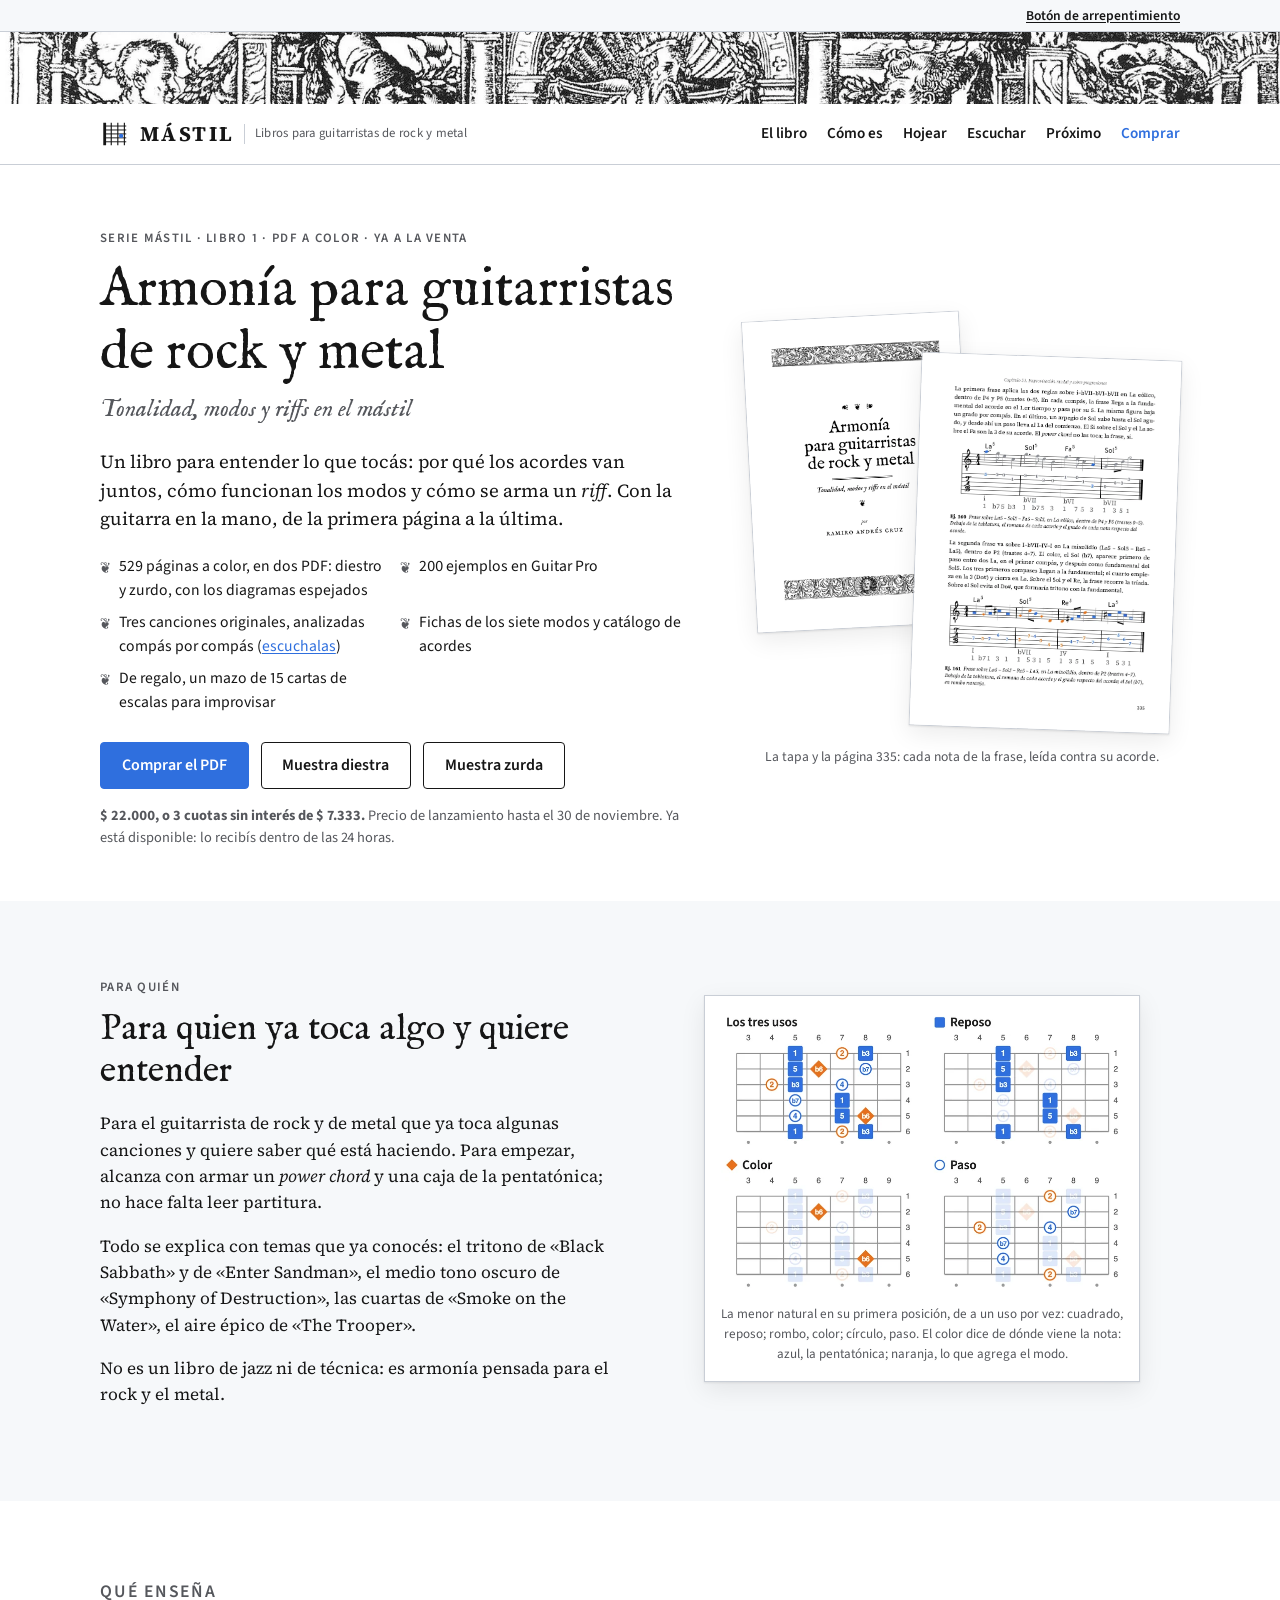
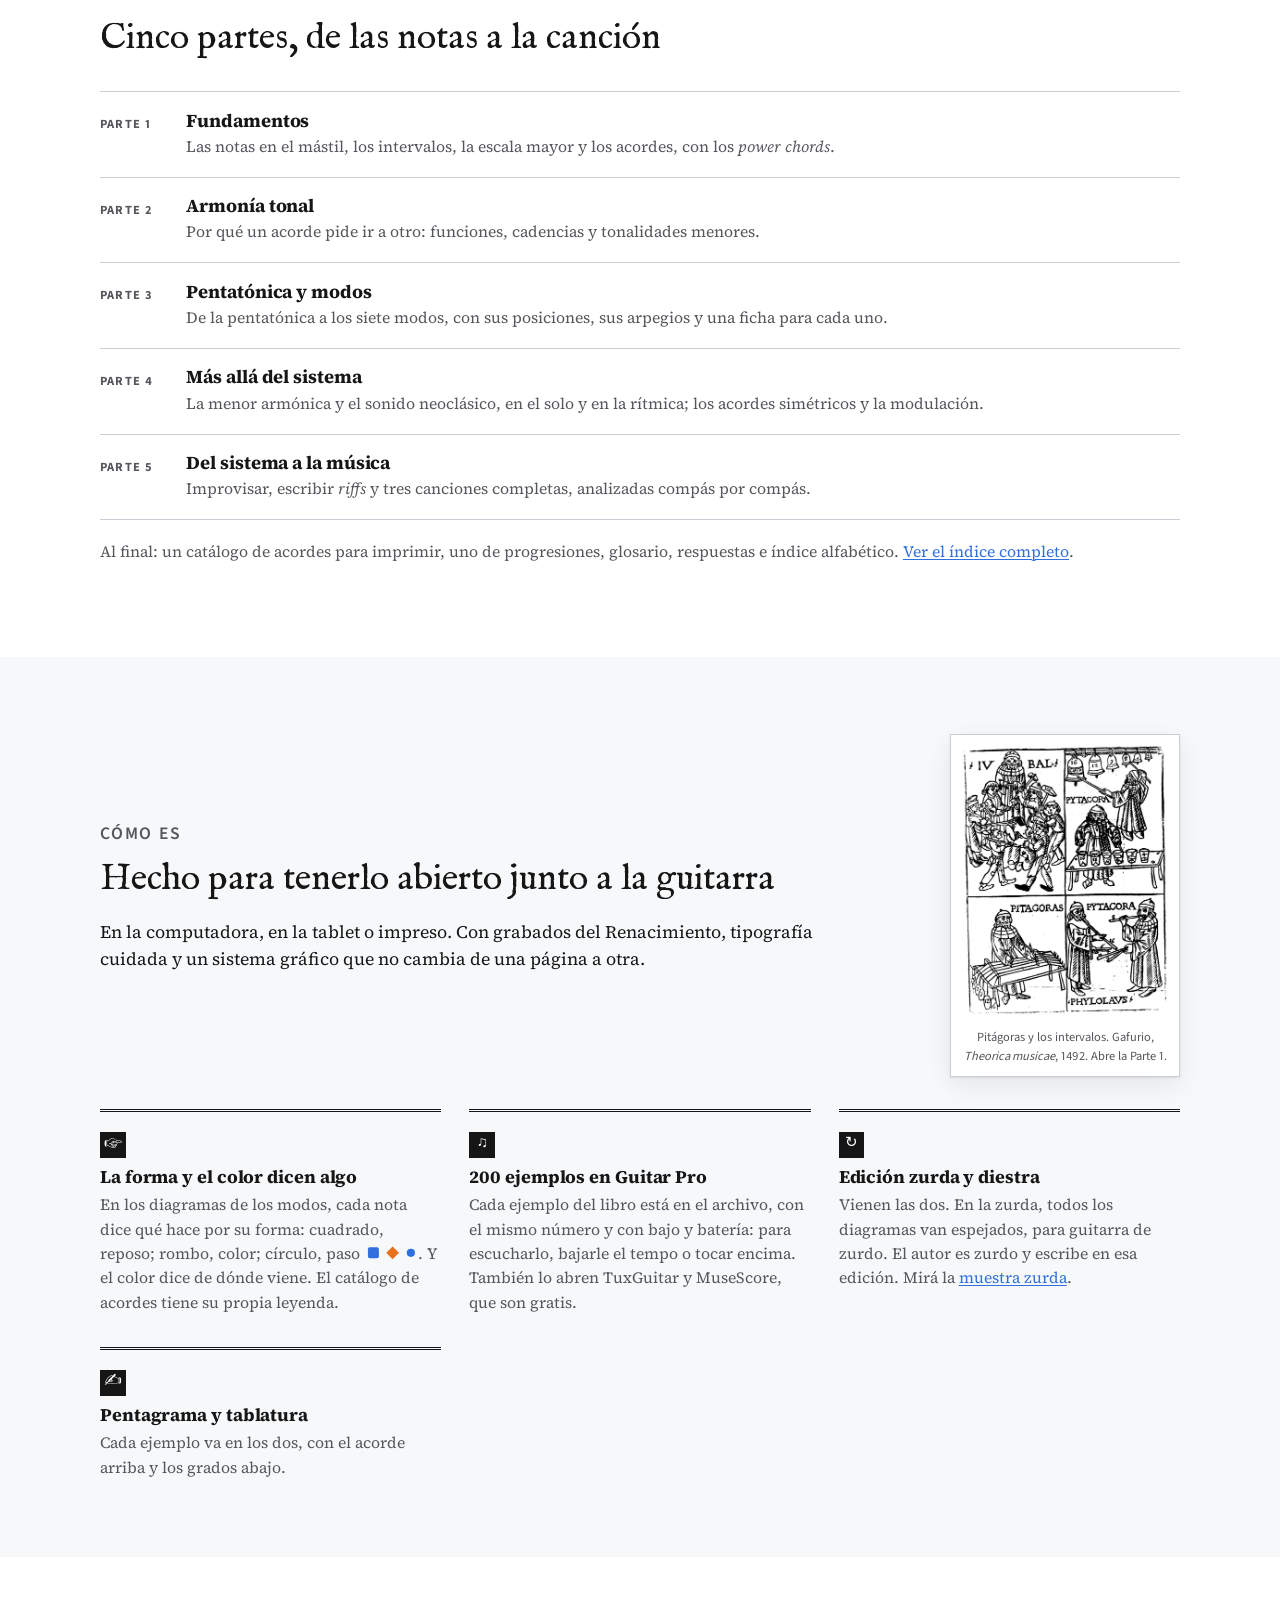
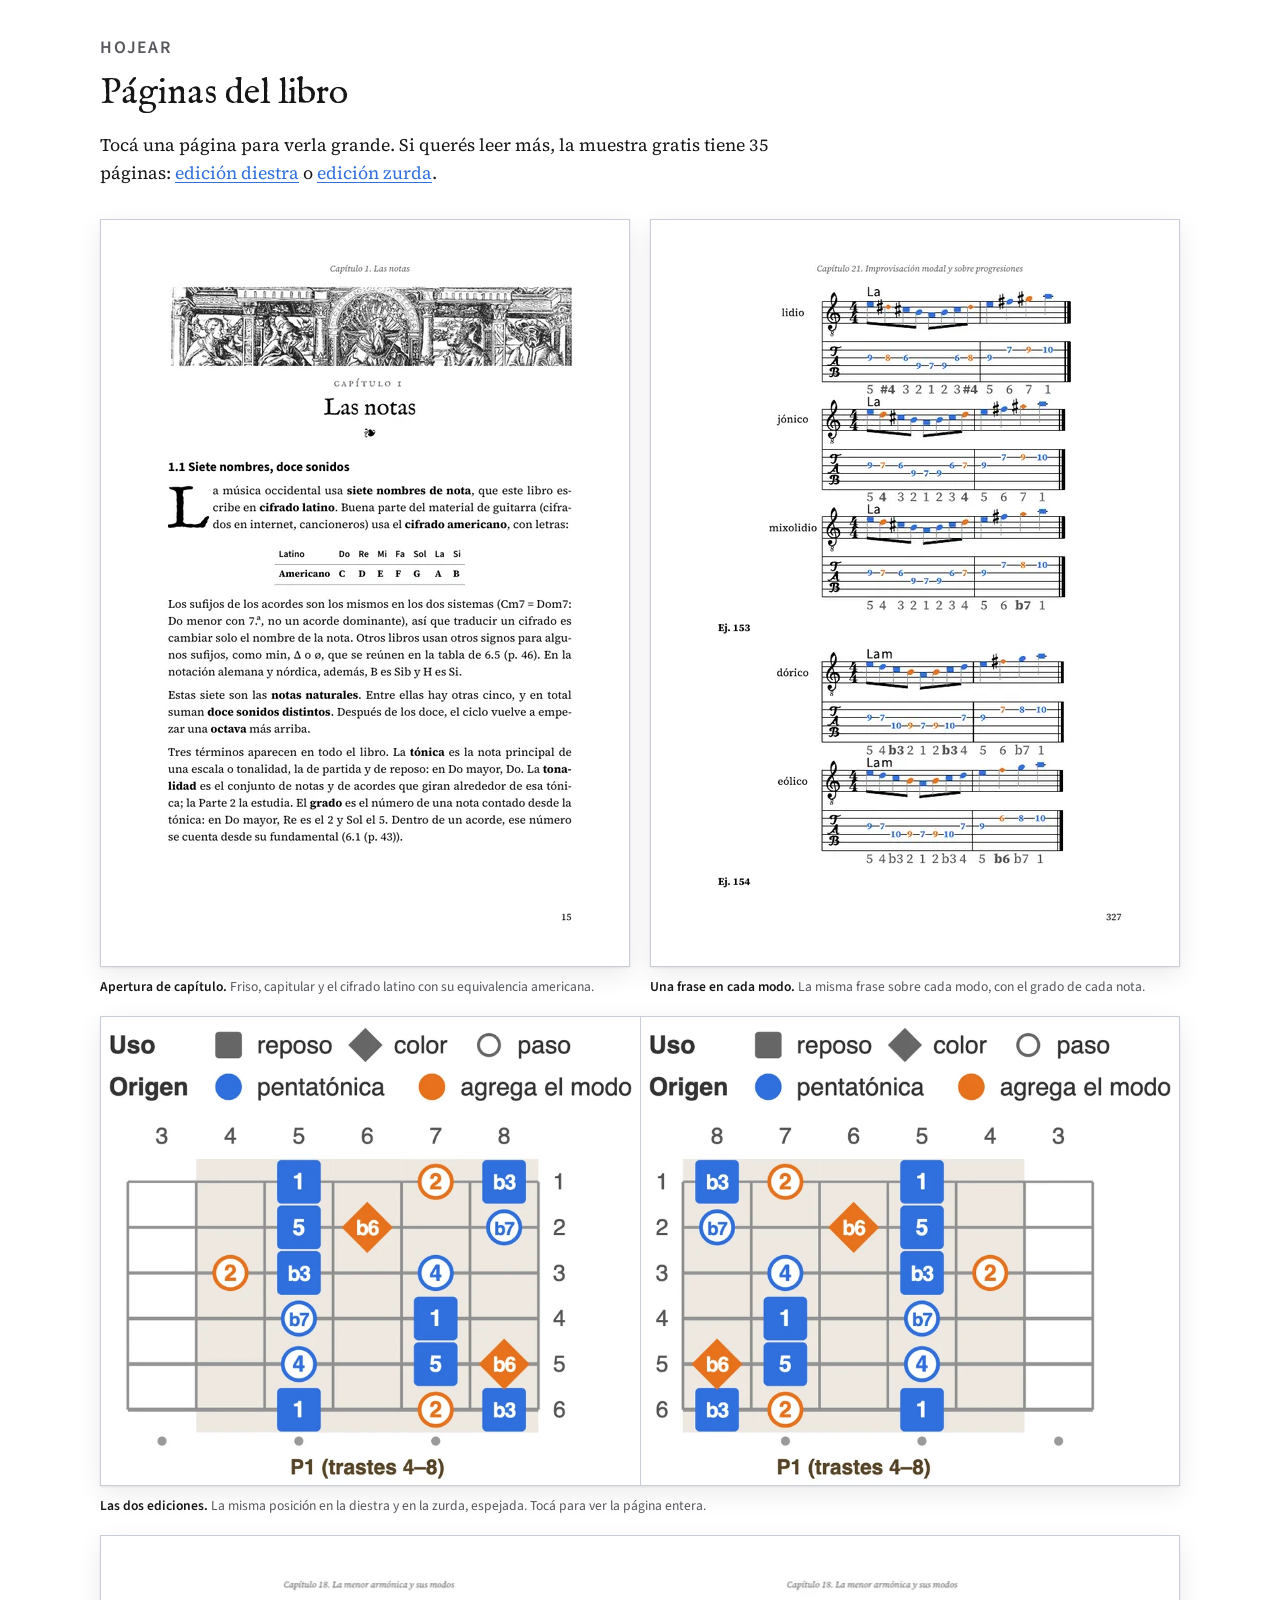
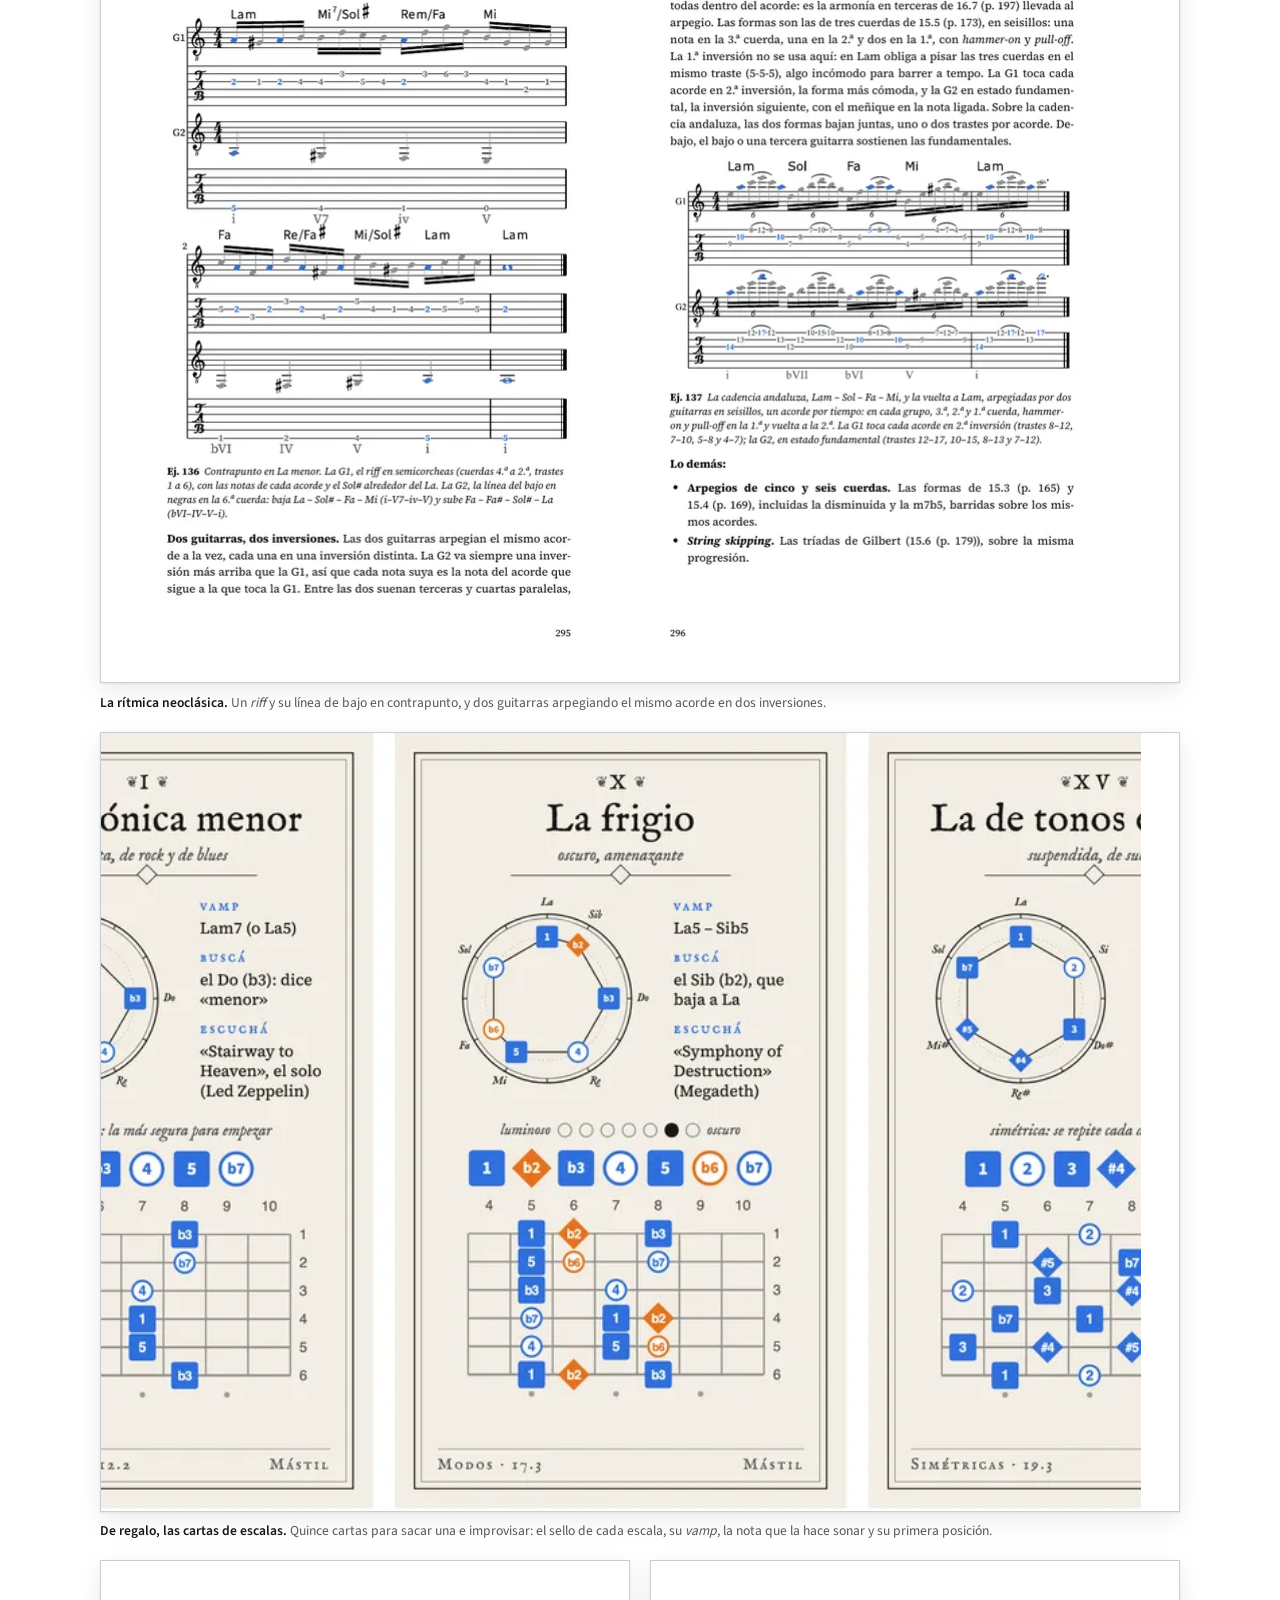
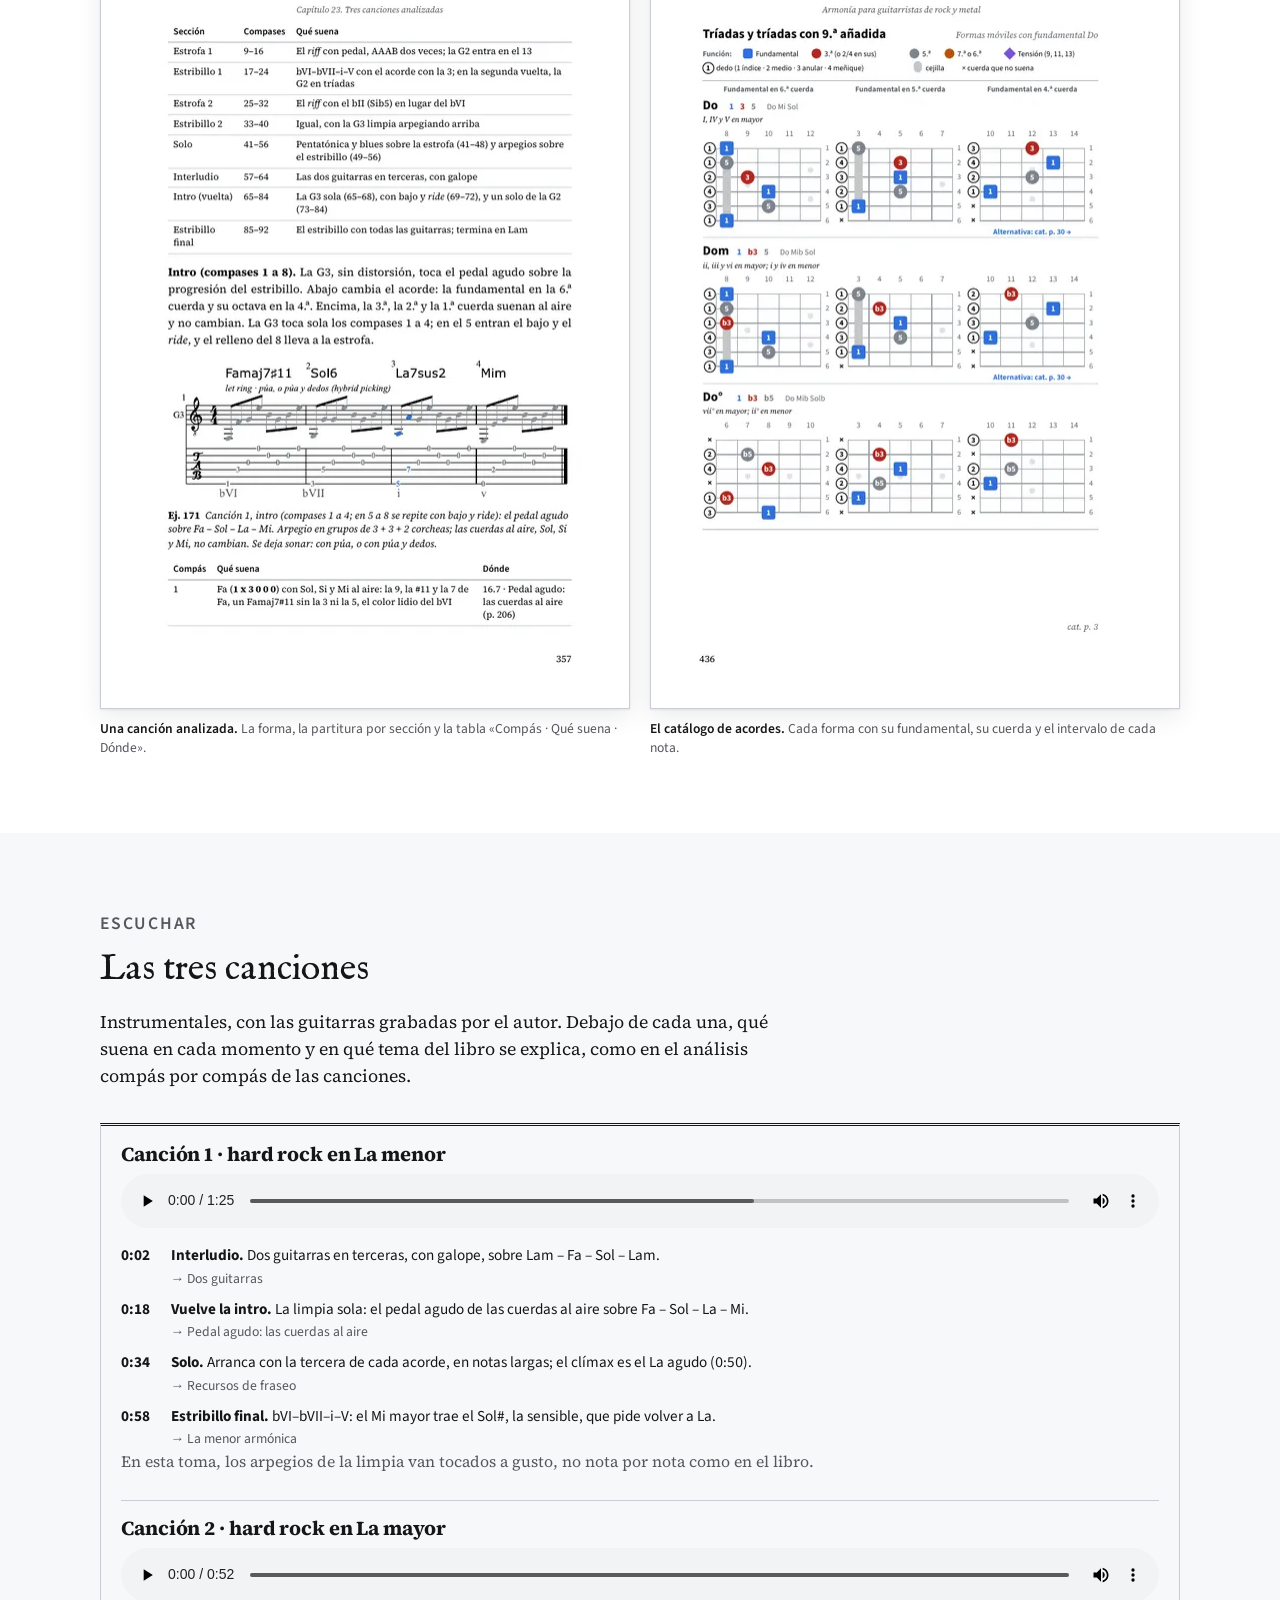
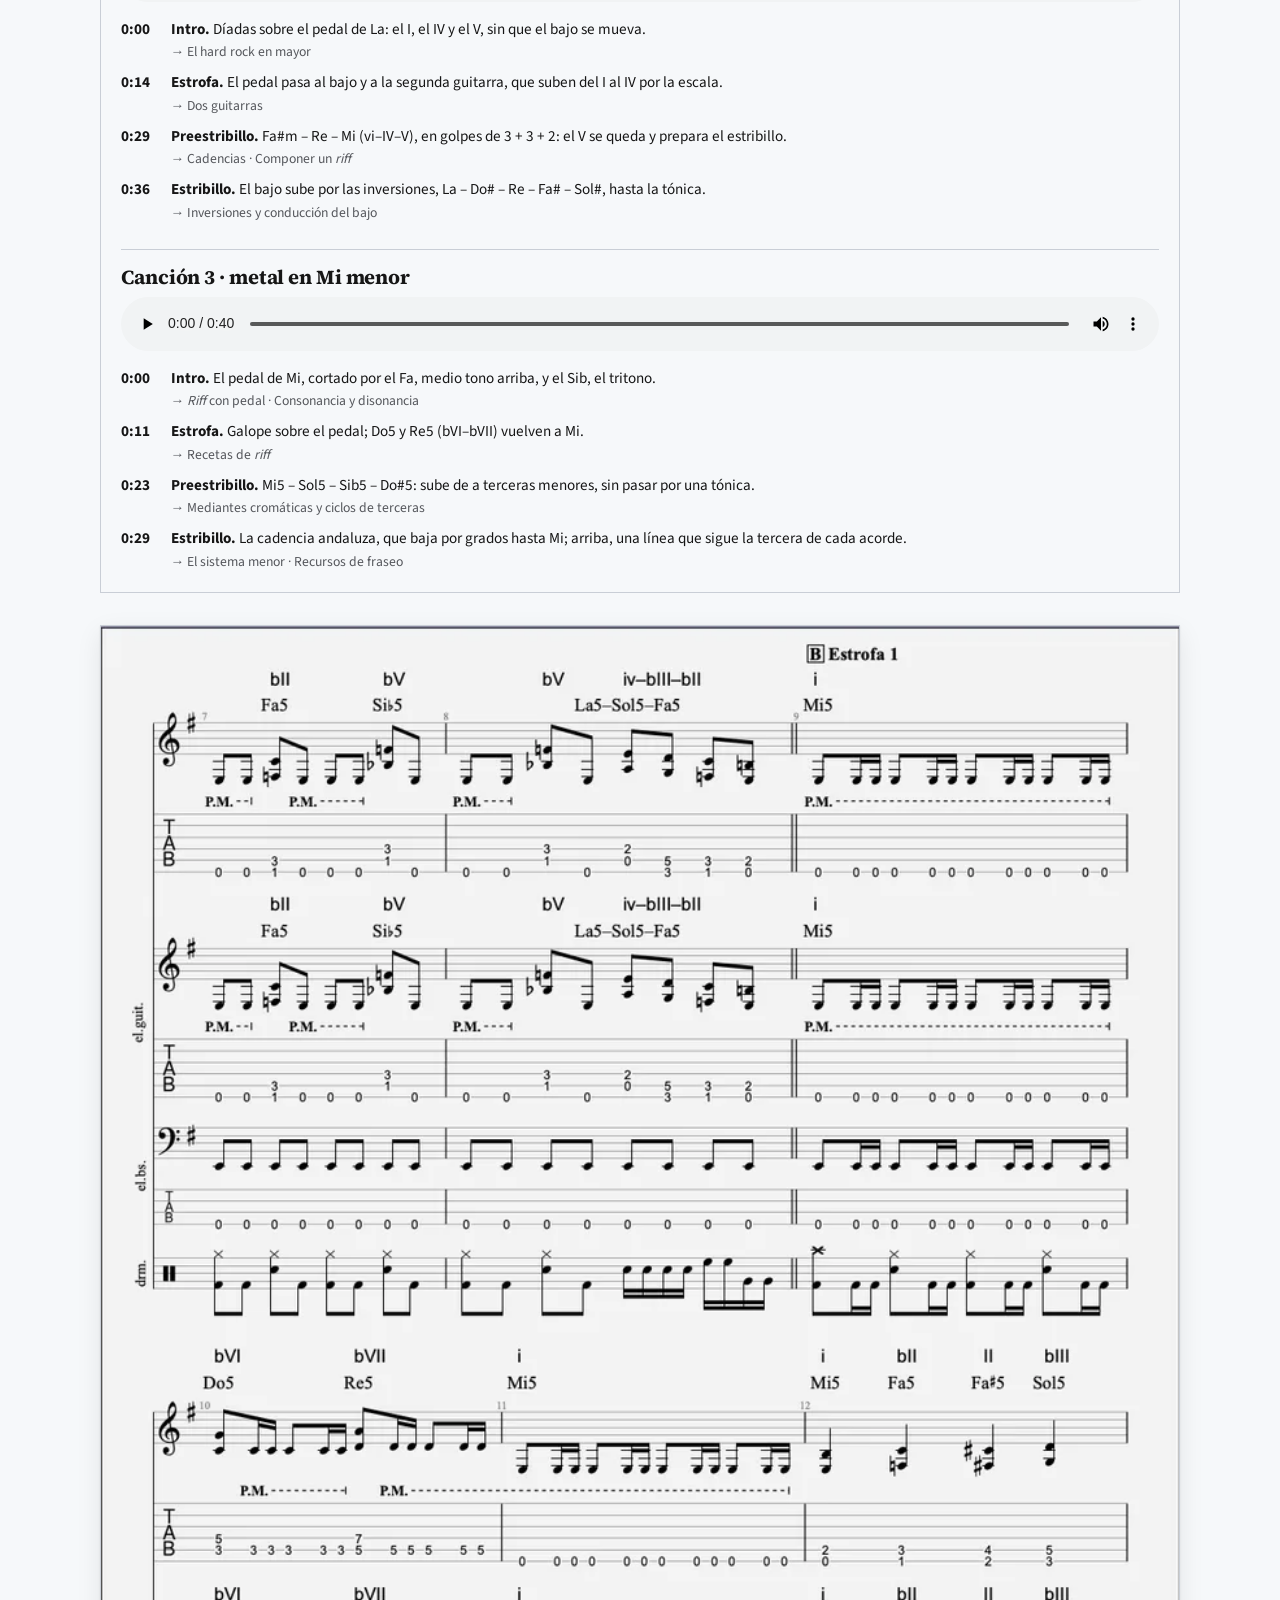
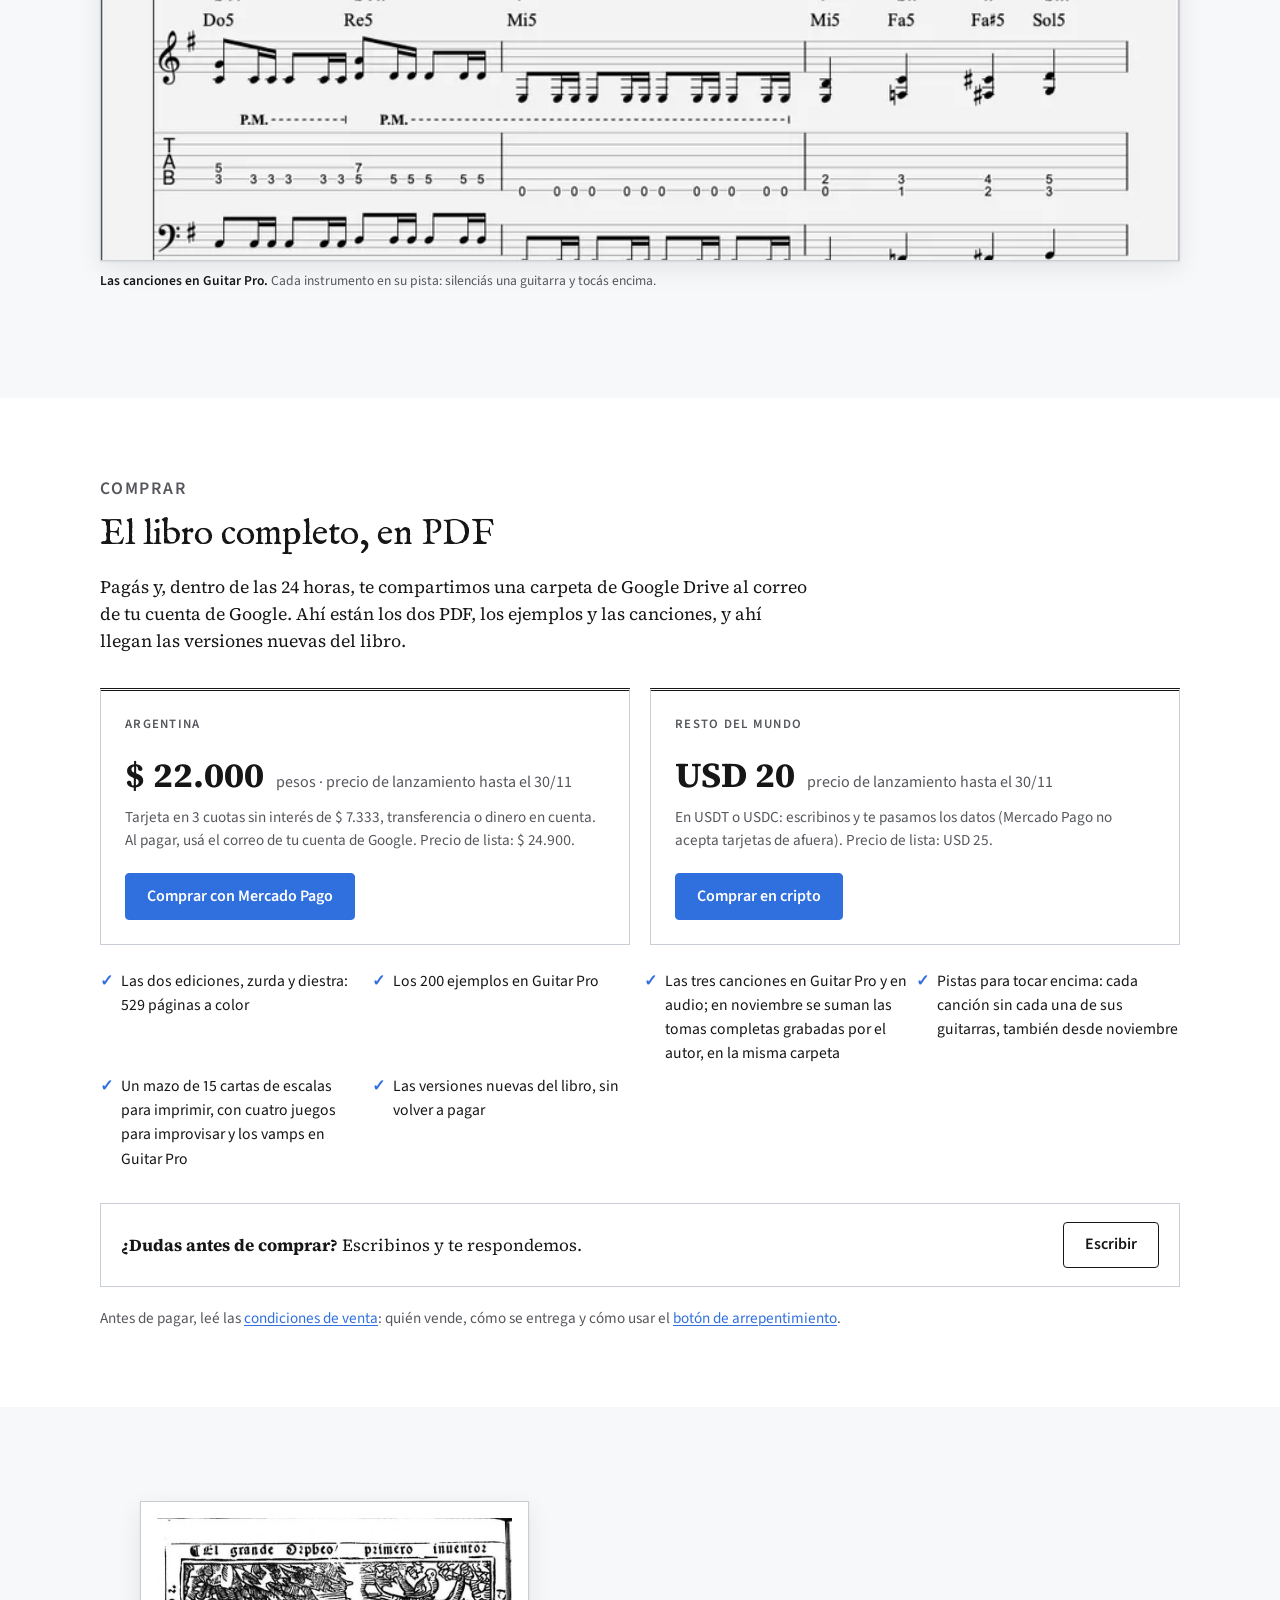
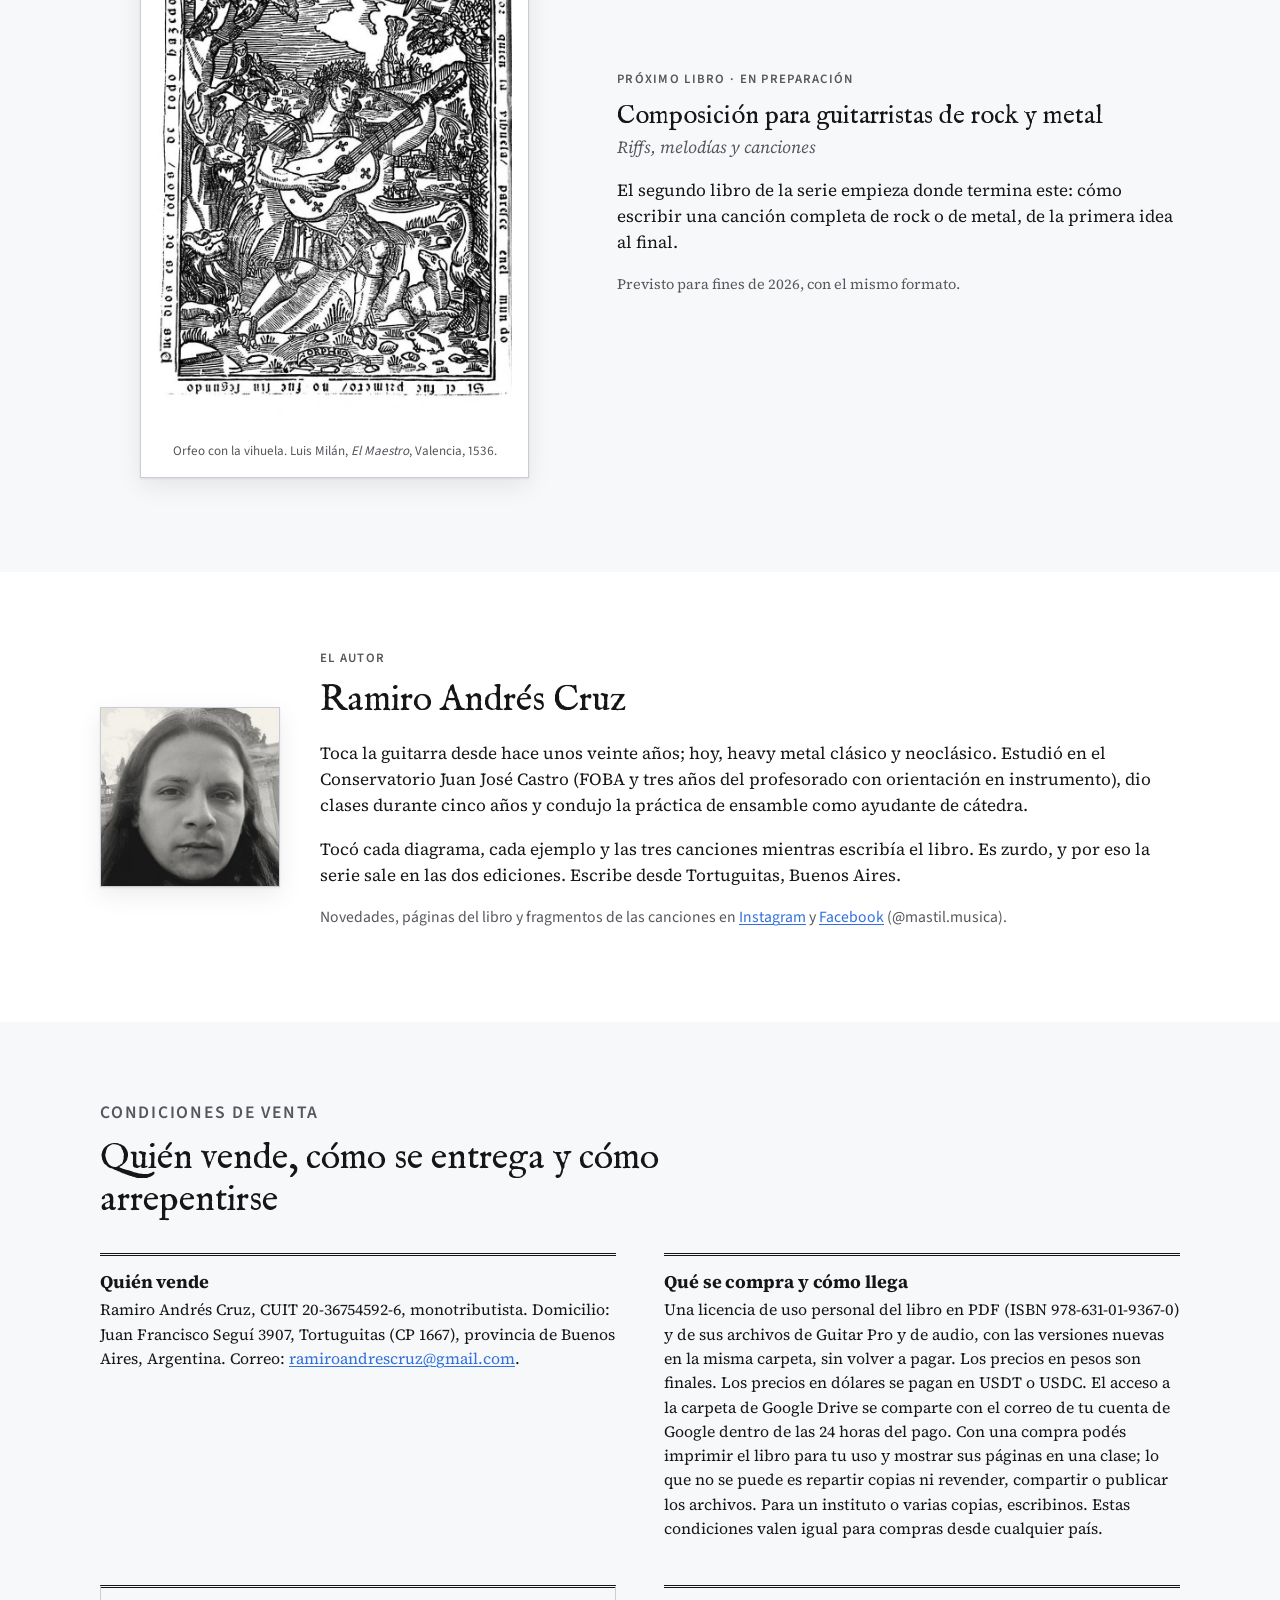
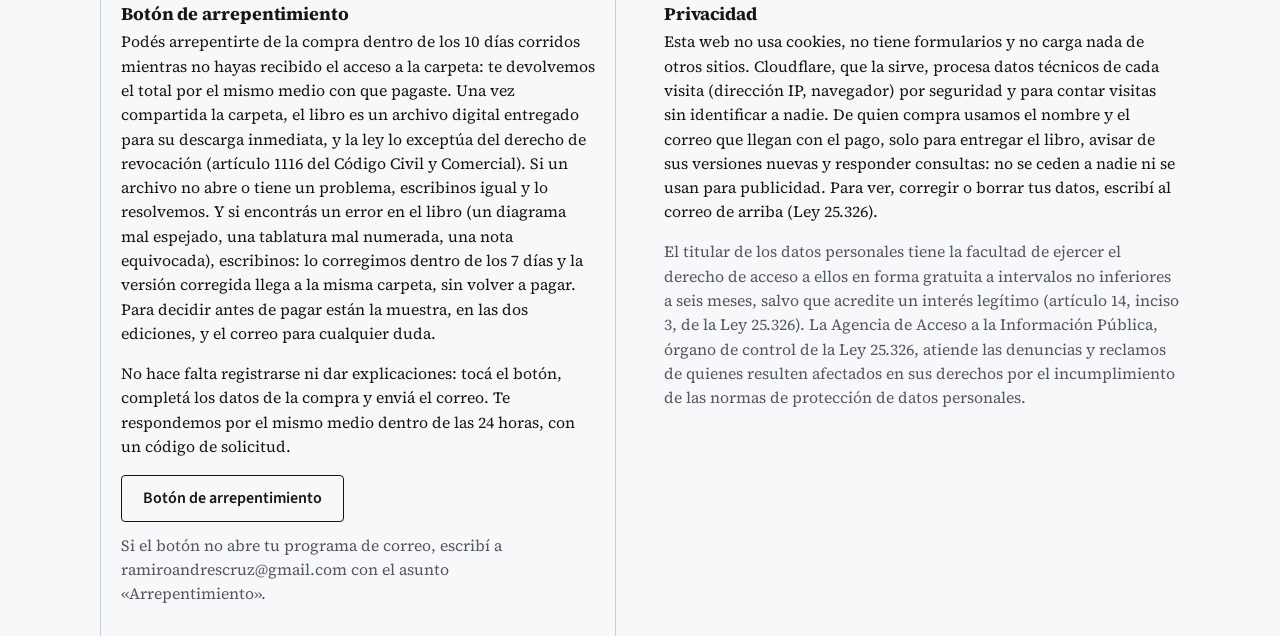
==== index.html @ 2c5624cb "Arreglo de los controles (línea en blanco antes de los @font-face) y nombres nuevos para los archivo" ====
<!DOCTYPE html>
<html lang="es">
<head>
<meta charset="utf-8">
<meta name="viewport" content="width=device-width, initial-scale=1">
<title>Mástil · Armonía para guitarristas de rock y metal</title>
<meta name="description" content="Armonía para guitarristas de rock y metal: tonalidad, modos y riffs en el mástil. Libro en PDF, a color, con edición zurda y diestra y 200 ejemplos en Guitar Pro. Primer libro de la serie Mástil, de Ramiro Andrés Cruz.">
<meta property="og:type" content="website">
<meta property="og:site_name" content="Mástil">
<meta property="og:url" content="https://mastil.com.ar/">
<meta property="og:title" content="Armonía para guitarristas de rock y metal">
<meta property="og:description" content="Tonalidad, modos y riffs en el mástil. Libro en PDF a color, en edición zurda y diestra, con muestra gratis.">
<meta property="og:image" content="https://mastil.com.ar/img/compartir-v4.jpg">
<meta property="og:image:type" content="image/jpeg">
<meta property="og:image:width" content="1200">
<meta property="og:image:height" content="630">
<meta property="og:image:alt" content="Tapa de Armonía para guitarristas de rock y metal entre dos páginas interiores a color: el catálogo de acordes y frases en tablatura">
<meta property="og:locale" content="es_AR">
<meta name="twitter:card" content="summary_large_image">
<link rel="icon" href="data:image/svg+xml,%3Csvg xmlns='http://www.w3.org/2000/svg' viewBox='0 0 32 32'%3E%3Crect width='32' height='32' fill='%23fff'/%3E%3Cpath d='M5 4v24' stroke='%23161616' stroke-width='3'/%3E%3Cpath d='M12 4v24M19 4v24M26 4v24' stroke='%23161616' stroke-width='1.2'/%3E%3Cpath d='M5 7.5h23M5 11.7h23M5 15.9h23M5 20.1h23M5 24.3h23' stroke='%23161616' stroke-width='1'/%3E%3Ccircle cx='22.5' cy='18' r='2.3' fill='%232f6fde'/%3E%3C/svg%3E">
<link rel="preload" href="fonts/SourceSerif4-700.woff2" as="font" type="font/woff2" crossorigin>
<link rel="preload" href="fonts/SourceSerif4-400.woff2" as="font" type="font/woff2" crossorigin>
<link rel="preload" href="fonts/SourceSans3-400.woff2" as="font" type="font/woff2" crossorigin>
<link rel="preload" href="fonts/NotoSansSymbols2-400.woff2" as="font" type="font/woff2" crossorigin>
<meta name="referrer" content="strict-origin-when-cross-origin">
<link rel="stylesheet" href="styles.css">
</head>
<body>
<!-- Sin ofuscación de correos de Cloudflare: reescribe los mailto: y agrega un script propio. -->
<!--email_off-->

<div class="barra-legal"><div class="contenedor"><a href="#arrepentimiento">Botón de arrepentimiento</a></div></div>

<img class="friso" src="img/friso-1.webp" alt="" width="1800" height="72" fetchpriority="high">

<header class="cabecera">
  <div class="contenedor">
    <a class="marca" href="#" aria-label="Mástil, inicio">
      <svg viewBox="0 0 32 32" aria-hidden="true"><rect width="32" height="32" fill="none"/><path d="M5 4v24" stroke="currentColor" stroke-width="3"/><path d="M12 4v24M19 4v24M26 4v24" stroke="currentColor" stroke-width="1.2"/><path d="M5 7.5h23M5 11.7h23M5 15.9h23M5 20.1h23M5 24.3h23" stroke="currentColor" stroke-width="1"/><circle cx="22.5" cy="18" r="2.3" fill="#2f6fde"/></svg>
      <span class="nombre">Mástil</span>
      <span class="descriptor">Libros para guitarristas de rock y metal</span>
    </a>
    <nav class="nav" aria-label="Secciones">
      <a href="#libro">El libro</a>
      <a class="solo-ancho" href="#como-es">Cómo es</a>
      <a href="#hojear">Hojear</a>
      <a class="solo-ancho" href="#escuchar">Escuchar</a>
      <a class="solo-ancho" href="#proximo">Próximo</a>
      <a class="cta" href="#comprar">Comprar</a>
    </nav>
  </div>
</header>

<main>

<!-- ============ Portada ============ -->
<section class="portada" id="inicio">
  <div class="contenedor">
    <div>
      <p class="etiqueta">Serie Mástil · Libro 1 · PDF a color · Ya a la venta</p>
      <h1>Armonía para guitarristas de rock y metal</h1>
      <p class="subtitulo">Tonalidad, modos y riffs en el mástil</p>
      <p class="lead">Un libro para entender lo que tocás: por qué los acordes van juntos, cómo funcionan los modos y cómo se arma un <em>riff</em>. Con la guitarra en la mano, de la primera página a la última.</p>
      <ul class="datos">
        <li>529 páginas a color, en dos PDF: diestro y zurdo, con los diagramas espejados</li>
        <li>200 ejemplos en Guitar Pro</li>
        <li><span>Tres canciones originales, analizadas compás por compás (<a href="#escuchar">escuchalas</a>)</span></li>
        <li>Fichas de los siete modos y catálogo de acordes</li>
        <li>De regalo, un mazo de 15 cartas de escalas para improvisar</li>
      </ul>
      <div class="acciones">
        <a class="boton primario" href="#comprar">Comprar el PDF</a>
        <a class="boton" href="muestra/armonia-muestra-v30.pdf">Muestra diestra</a>
        <a class="boton" href="muestra/armonia-muestra-zurda-v26.pdf">Muestra zurda</a>
        <p class="nota"><b>$ 22.000, o 3 cuotas sin interés de $ 7.333.</b> Precio de lanzamiento hasta el 30 de noviembre. Ya está disponible: lo recibís dentro de las 24 horas.</p>
      </div>
    </div>
    <figure class="tapa">
      <div class="tapa-pila">
        <img class="tapa-libro" src="img/tapa-v3.webp" fetchpriority="high" alt="Tapa de Armonía para guitarristas de rock y metal: título entre dos bandas de grabado renacentista, con el subtítulo y el nombre del autor" width="720" height="1034">
        <img class="tapa-pagina" src="img/pagina-335.webp" alt="Página 335: dos frases sobre power chords en pentagrama y tablatura, con el acorde de cada compás arriba y, debajo, el grado de cada nota respecto de su acorde" width="737" height="1058">
      </div>
      <figcaption>La tapa y la página 335: cada nota de la frase, leída contra su acorde.</figcaption>
    </figure>
  </div>
</section>

<!-- ============ Para quién ============ -->
<section class="seccion alterna" id="libro">
  <div class="contenedor dos-columnas">
    <div>
      <p class="etiqueta">Para quién</p>
      <h2>Para quien ya toca algo y quiere entender</h2>
      <p>Para el guitarrista de rock y de metal que ya toca algunas canciones y quiere saber qué está haciendo. Para empezar, alcanza con armar un <em>power chord</em> y una caja de la pentatónica; no hace falta leer partitura.</p>
      <p>Todo se explica con temas que ya conocés: el tritono de «Black Sabbath» y de «Enter Sandman», el medio tono oscuro de «Symphony of Destruction», las cuartas de «Smoke on the Water», el aire épico de «The Trooper».</p>
      <p>No es un libro de jazz ni de técnica: es armonía pensada para el rock y el metal.</p>
    </div>
    <figure class="grabado diagrama">
      <img src="img/eolico-usos-v2.webp" alt="Cuatro diagramas de La menor natural en la primera posición: los tres usos juntos y, en los otros tres, solo uno encendido: reposo (cuadrados: 1, b3 y 5), color (rombos: el b6) y paso (círculos: 2, 4 y b7)" width="800" height="557" loading="lazy">
      <figcaption>La menor natural en su primera posición, de a un uso por vez: cuadrado, reposo; rombo, color; círculo, paso. El color dice de dónde viene la nota: azul, la pentatónica; naranja, lo que agrega el modo.</figcaption>
    </figure>
  </div>
</section>

<!-- ============ Qué enseña ============ -->
<section class="seccion" id="que-ensena">
  <div class="contenedor">
    <header>
      <p class="etiqueta">Qué enseña</p>
      <h2>Cinco partes, de las notas a la canción</h2>
    </header>
    <ol class="partes">
      <li><span class="num">Parte 1</span><div><h3>Fundamentos</h3><p>Las notas en el mástil, los intervalos, la escala mayor y los acordes, con los <em>power chords</em>.</p></div></li>
      <li><span class="num">Parte 2</span><div><h3>Armonía tonal</h3><p>Por qué un acorde pide ir a otro: funciones, cadencias y tonalidades menores.</p></div></li>
      <li><span class="num">Parte 3</span><div><h3>Pentatónica y modos</h3><p>De la pentatónica a los siete modos, con sus posiciones, sus arpegios y una ficha para cada uno.</p></div></li>
      <li><span class="num">Parte 4</span><div><h3>Más allá del sistema</h3><p>La menor armónica y el sonido neoclásico, en el solo y en la rítmica; los acordes simétricos y la modulación.</p></div></li>
      <li><span class="num">Parte 5</span><div><h3>Del sistema a la música</h3><p>Improvisar, escribir <em>riffs</em> y tres canciones completas, analizadas compás por compás.</p></div></li>
    </ol>
    <p class="apendices">Al final: un catálogo de acordes para imprimir, uno de progresiones, glosario, respuestas e índice alfabético. <a href="muestra/armonia-muestra-v30.pdf#page=30">Ver el índice completo</a>.</p>
  </div>
</section>

<!-- ============ Cómo es ============ -->
<section class="seccion alterna" id="como-es">
  <div class="contenedor">
    <div class="cabeza-grabado">
      <header>
        <p class="etiqueta">Cómo es</p>
        <h2>Hecho para tenerlo abierto junto a la guitarra</h2>
        <p>En la computadora, en la tablet o impreso. Con grabados del Renacimiento, tipografía cuidada y un sistema gráfico que no cambia de una página a otra.</p>
      </header>
      <figure class="grabado chico">
        <img src="img/musica-gafurio-pitagoras.webp" alt="Grabado de 1492: Pitágoras y Filolao prueban los intervalos con campanas, vasos, cuerdas y flautas" width="900" height="1170" loading="lazy">
        <figcaption>Pitágoras y los intervalos. Gafurio, <em>Theorica musicae</em>, 1492. Abre la Parte 1.</figcaption>
      </figure>
    </div>
    <div class="tarjetas">
      <article class="tarjeta"><span class="icono">☞</span><h3>La forma y el color dicen algo</h3><p>En los diagramas de los modos, cada nota dice qué hace por su forma: cuadrado, reposo; rombo, color; círculo, paso <svg class="muestra-forma" viewBox="0 0 56 14" aria-hidden="true"><rect x="1" y="1" width="12" height="12" rx="2" fill="#2f6fde"/><polygon points="28,0 35,7 28,14 21,7" fill="#e8711c"/><circle cx="48" cy="7" r="4.5" fill="#2f6fde"/></svg>. Y el color dice de dónde viene. El catálogo de acordes tiene su propia leyenda.</p></article>
      <article class="tarjeta"><span class="icono">♫</span><h3>200 ejemplos en Guitar Pro</h3><p>Cada ejemplo del libro está en el archivo, con el mismo número y con bajo y batería: para escucharlo, bajarle el tempo o tocar encima. También lo abren TuxGuitar y MuseScore, que son gratis.</p></article>
      <article class="tarjeta"><span class="icono">↻</span><h3>Edición zurda y diestra</h3><p>Vienen las dos. En la zurda, todos los diagramas van espejados, para guitarra de zurdo. El autor es zurdo y escribe en esa edición. Mirá la <a href="muestra/armonia-muestra-zurda-v26.pdf">muestra zurda</a>.</p></article>
      <article class="tarjeta"><span class="icono">✍</span><h3>Pentagrama y tablatura</h3><p>Cada ejemplo va en los dos, con el acorde arriba y los grados abajo.</p></article>
    </div>
  </div>
</section>

<!-- ============ Galería ============ -->
<section class="seccion" id="hojear">
  <div class="contenedor">
    <header>
      <p class="etiqueta">Hojear</p>
      <h2>Páginas del libro</h2>
      <p>Tocá una página para verla grande. Si querés leer más, la muestra gratis tiene 35 páginas: <a href="muestra/armonia-muestra-v30.pdf">edición diestra</a> o <a href="muestra/armonia-muestra-zurda-v26.pdf">edición zurda</a>.</p>
    </header>
    <div class="galeria">
      <figure><a href="img/pagina-15-v2.webp" data-pagina="15" data-titulo="Capítulo 1. Las notas"><img src="img/pagina-15-v2-mini.webp" alt="Página 15: apertura del capítulo 1, con friso grabado, capitular y la tabla de nombres de nota" width="520" height="746" loading="lazy"></a><figcaption><b>Apertura de capítulo.</b> Friso, capitular y el cifrado latino con su equivalencia americana.</figcaption></figure>
      <figure><a href="img/pagina-327.webp" data-pagina="327" data-titulo="21.2 El ejercicio de paralelismo"><img src="img/pagina-327-mini.webp" alt="Página 327: la misma frase tocada en cada modo, en pentagrama y tablatura, con el grado de cada nota" width="520" height="746" loading="lazy"></a><figcaption><b>Una frase en cada modo.</b> La misma frase sobre cada modo, con el grado de cada nota.</figcaption></figure>
      <figure class="ancha ediciones"><a href="img/pagina-148-ediciones-v2.webp" data-pagina="148" data-titulo="La misma página en las dos ediciones"><span class="par"><img src="img/eolico-p1-v2.webp" alt="Primera posición de La eólico en la edición diestra: los trastes crecen hacia la derecha" width="800" height="691" loading="lazy"><img src="img/eolico-p1-zurdo-v2.webp" alt="La misma posición en la edición zurda: espejada, los trastes crecen hacia la izquierda y la cejuela queda a la derecha" width="800" height="691" loading="lazy"></span></a><figcaption><b>Las dos ediciones.</b> La misma posición en la diestra y en la zurda, espejada. Tocá para ver la página entera.</figcaption></figure>
      <figure class="ancha pliego"><a href="img/pagina-295-296.webp" data-pagina="295" data-titulo="18.4 La rítmica neoclásica (sigue en la 296)"><img src="img/pagina-295-296-mini.webp" alt="Páginas 295 y 296: un riff en semicorcheas con su línea de bajo en contrapunto, a dos guitarras, y la cadencia andaluza arpegiada por dos guitarras en seisillos, cada una en otra inversión" width="1040" height="746" loading="lazy"></a><figcaption><b>La rítmica neoclásica.</b> Un <i>riff</i> y su línea de bajo en contrapunto, y dos guitarras arpegiando el mismo acorde en dos inversiones.</figcaption></figure>
      <figure class="ancha"><a href="img/cartas-de-escalas-v2.webp" data-titulo="Las cartas de escalas, de regalo con el libro"><img src="img/cartas-de-escalas-mini.webp" alt="Tres cartas de escalas: la pentatónica menor, La frigio y la de tonos enteros, cada una con el sello de la escala sobre el círculo de las doce notas, su vamp, la nota a buscar y la primera posición en el mástil" width="1040" height="578" loading="lazy"></a><figcaption><b>De regalo, las cartas de escalas.</b> Quince cartas para sacar una e improvisar: el sello de cada escala, su <i>vamp</i>, la nota que la hace sonar y su primera posición.</figcaption></figure>
      <figure><a href="img/pagina-357.webp" data-pagina="357" data-titulo="Capítulo 23. Canción 1"><img src="img/pagina-357-mini.webp" alt="Página 357: forma de la Canción 1, partitura de la intro y la tabla compás por compás" width="520" height="746" loading="lazy"></a><figcaption><b>Una canción analizada.</b> La forma, la partitura por sección y la tabla «Compás · Qué suena · Dónde».</figcaption></figure>
      <figure><a href="img/pagina-436.webp" data-pagina="436" data-titulo="Apéndice B. Catálogo de acordes"><img src="img/pagina-436-mini.webp" alt="Página 436, el catálogo de acordes: Do, Dom y Do° con la fundamental en la 6.ª, la 5.ª y la 4.ª cuerda, con el intervalo de cada nota" width="520" height="746" loading="lazy"></a><figcaption><b>El catálogo de acordes.</b> Cada forma con su fundamental, su cuerda y el intervalo de cada nota.</figcaption></figure>
    </div>
  </div>
</section>

<!-- ============ Escuchar ============ -->
<section class="seccion alterna" id="escuchar">
  <div class="contenedor">
    <header>
      <p class="etiqueta">Escuchar</p>
      <h2>Las tres canciones</h2>
      <p>Instrumentales, con las guitarras grabadas por el autor. Debajo de cada una, qué suena en cada momento y en qué tema del libro se explica, como en el análisis compás por compás de las canciones.</p>
    </header>
    <div class="escuchar">
      <h3>Canción 1 · hard rock en La menor</h3>
      <audio controls preload="metadata" src="audio/cancion-1-fragmento-v1.mp3">Tu navegador no reproduce audio: <a href="audio/cancion-1-fragmento-v1.mp3">descargá el fragmento</a>.</audio>
      <ol class="guia-escucha">
        <li><span class="t">0:02</span><span><b>Interludio.</b> Dos guitarras en terceras, con galope, sobre Lam – Fa – Sol – Lam. <span class="ref">Dos guitarras</span></span></li>
        <li><span class="t">0:18</span><span><b>Vuelve la intro.</b> La limpia sola: el pedal agudo de las cuerdas al aire sobre Fa – Sol – La – Mi. <span class="ref">Pedal agudo: las cuerdas al aire</span></span></li>
        <li><span class="t">0:34</span><span><b>Solo.</b> Arranca con la tercera de cada acorde, en notas largas; el clímax es el La agudo (0:50). <span class="ref">Recursos de fraseo</span></span></li>
        <li><span class="t">0:58</span><span><b>Estribillo final.</b> bVI–bVII–i–V: el Mi mayor trae el Sol#, la sensible, que pide volver a La. <span class="ref">La menor armónica</span></span></li>
      </ol>
      <p class="chico secundario">En esta toma, los arpegios de la limpia van tocados a gusto, no nota por nota como en el libro.</p>
      <h3>Canción 2 · hard rock en La mayor</h3>
      <audio controls preload="metadata" src="audio/cancion-2-fragmento-v1.mp3">Tu navegador no reproduce audio: <a href="audio/cancion-2-fragmento-v1.mp3">descargá el fragmento</a>.</audio>
      <ol class="guia-escucha">
        <li><span class="t">0:00</span><span><b>Intro.</b> Díadas sobre el pedal de La: el I, el IV y el V, sin que el bajo se mueva. <span class="ref">El hard rock en mayor</span></span></li>
        <li><span class="t">0:14</span><span><b>Estrofa.</b> El pedal pasa al bajo y a la segunda guitarra, que suben del I al IV por la escala. <span class="ref">Dos guitarras</span></span></li>
        <li><span class="t">0:29</span><span><b>Preestribillo.</b> Fa#m – Re – Mi (vi–IV–V), en golpes de 3 + 3 + 2: el V se queda y prepara el estribillo. <span class="ref">Cadencias · Componer un <em>riff</em></span></span></li>
        <li><span class="t">0:36</span><span><b>Estribillo.</b> El bajo sube por las inversiones, La – Do# – Re – Fa# – Sol#, hasta la tónica. <span class="ref">Inversiones y conducción del bajo</span></span></li>
      </ol>
      <h3>Canción 3 · metal en Mi menor</h3>
      <audio controls preload="metadata" src="audio/cancion-3-fragmento-v2.mp3">Tu navegador no reproduce audio: <a href="audio/cancion-3-fragmento-v2.mp3">descargá el fragmento</a>.</audio>
      <ol class="guia-escucha">
        <li><span class="t">0:00</span><span><b>Intro.</b> El pedal de Mi, cortado por el Fa, medio tono arriba, y el Sib, el tritono. <span class="ref"><em>Riff</em> con pedal · Consonancia y disonancia</span></span></li>
        <li><span class="t">0:11</span><span><b>Estrofa.</b> Galope sobre el pedal; Do5 y Re5 (bVI–bVII) vuelven a Mi. <span class="ref">Recetas de <em>riff</em></span></span></li>
        <li><span class="t">0:23</span><span><b>Preestribillo.</b> Mi5 – Sol5 – Sib5 – Do#5: sube de a terceras menores, sin pasar por una tónica. <span class="ref">Mediantes cromáticas y ciclos de terceras</span></span></li>
        <li><span class="t">0:29</span><span><b>Estribillo.</b> La cadencia andaluza, que baja por grados hasta Mi; arriba, una línea que sigue la tercera de cada acorde. <span class="ref">El sistema menor · Recursos de fraseo</span></span></li>
      </ol>
    </div>
    <figure class="captura-gp">
      <a href="img/guitar-pro-cancion-3.webp"><picture><source media="(max-width: 700px)" srcset="img/guitar-pro-cancion-3-telefono.webp"><img src="img/guitar-pro-cancion-3.webp" srcset="img/guitar-pro-cancion-3-mini.webp 900w, img/guitar-pro-cancion-3.webp 1600w" sizes="(min-width: 1100px) 1040px, 100vw" alt="La Canción 3 abierta en Guitar Pro: la estrofa en pentagrama y tablatura para las dos guitarras, el bajo y la batería, con el cifrado y el grado de cada acorde arriba; abajo, la lista de pistas con volumen, silencio y solo, y la barra de secciones de la canción" width="1600" height="903" loading="lazy"></picture></a>
      <figcaption><b>Las canciones en Guitar Pro.</b> Cada instrumento en su pista: silenciás una guitarra y tocás encima.</figcaption>
    </figure>
  </div>
</section>

<!-- ============ Comprar ============ -->
<section class="seccion" id="comprar">
  <div class="contenedor">
    <header>
      <p class="etiqueta">Comprar</p>
      <h2>El libro completo, en PDF</h2>
      <p>Pagás y, dentro de las 24 horas, te compartimos una carpeta de Google Drive al correo de tu cuenta de Google. Ahí están los dos PDF, los ejemplos y las canciones, y ahí llegan las versiones nuevas del libro.</p>
    </header>
    <div class="precios">
      <article class="precio" id="precio-argentina">
        <p class="etiqueta">Argentina</p>
        <p class="importe">$ 22.000 <small>pesos · precio de lanzamiento hasta el 30/11</small></p>
        <p class="medio">Tarjeta en 3 cuotas sin interés de $ 7.333, transferencia o dinero en cuenta. Al pagar, usá el correo de tu cuenta de Google. Precio de lista: $ 24.900.</p>
        <!-- Links de pago de Mercado Pago: lanzamiento https://mpago.li/12UKNwS ($ 22.000) · lista https://mpago.li/2BBXz8g ($ 24.900). -->
        <a class="boton primario" href="https://mpago.li/12UKNwS" rel="noopener" data-lista="https://mpago.li/2BBXz8g">Comprar con Mercado Pago</a>
      </article>
      <article class="precio" id="precio-exterior">
        <p class="etiqueta">Resto del mundo</p>
        <p class="importe">USD 20 <small>precio de lanzamiento hasta el 30/11</small></p>
        <p class="medio">En USDT o USDC: escribinos y te pasamos los datos (Mercado Pago no acepta tarjetas de afuera). Precio de lista: USD 25.</p>
        <a class="boton primario" href="mailto:ramiroandrescruz@gmail.com?subject=Comprar%20Armon%C3%ADa%20para%20guitarristas%20(cripto)&body=Hola%2C%20quiero%20comprar%20el%20libro%20pagando%20en%20cripto.%0AMoneda%20(USDT%20o%20USDC)%3A%20%0ARed%20(Ethereum%2C%20BNB%20Chain%20o%20Tron)%3A%20%0ACorreo%20de%20mi%20cuenta%20de%20Google%20para%20el%20acceso%3A%20">Comprar en cripto</a>
      </article>
    </div>
    <ul class="incluye">
      <li>Las dos ediciones, zurda y diestra: 529 páginas a color</li>
      <li>Los 200 ejemplos en Guitar Pro</li>
      <li>Las tres canciones en Guitar Pro y en audio; en noviembre se suman las tomas completas grabadas por el autor, en la misma carpeta</li>
      <li>Pistas para tocar encima: cada canción sin cada una de sus guitarras, también desde noviembre</li>
      <li>Un mazo de 15 cartas de escalas para imprimir, con cuatro juegos para improvisar y los vamps en Guitar Pro</li>
      <li>Las versiones nuevas del libro, sin volver a pagar</li>
    </ul>
    <div class="aviso" id="aviso">
      <p><b>¿Dudas antes de comprar?</b> Escribinos y te respondemos.</p>
      <a class="boton" href="mailto:ramiroandrescruz@gmail.com?subject=Consulta%20sobre%20Armon%C3%ADa%20para%20guitarristas">Escribir</a>
    </div>
    <p class="condiciones-nota">Antes de pagar, leé las <a href="#condiciones">condiciones de venta</a>: quién vende, cómo se entrega y cómo usar el <a href="#arrepentimiento">botón de arrepentimiento</a>.</p>
  </div>
</section>

<!-- ============ Próximo libro ============ -->
<section class="seccion alterna" id="proximo">
  <div class="contenedor proximo">
    <figure class="grabado">
      <img src="img/musica-milan-orfeo.webp" alt="Grabado de 1536: Orfeo toca la vihuela rodeado de animales" width="800" height="1150" loading="lazy">
      <figcaption>Orfeo con la vihuela. Luis Milán, <em>El Maestro</em>, Valencia, 1536.</figcaption>
    </figure>
    <div>
      <p class="etiqueta">Próximo libro · en preparación</p>
      <h2 class="titulo">Composición para guitarristas de rock y metal</h2>
      <p class="sub">Riffs, melodías y canciones</p>
      <p>El segundo libro de la serie empieza donde termina este: cómo escribir una canción completa de rock o de metal, de la primera idea al final.</p>
      <p class="secundario chico">Previsto para fines de 2026, con el mismo formato.</p>
    </div>
  </div>
</section>

<!-- ============ Autor ============ -->
<section class="seccion" id="autor">
  <div class="contenedor autor">
    <img class="retrato" src="img/autor.webp" alt="Retrato de Ramiro Andrés Cruz, en blanco y negro" width="360" height="360" loading="lazy">
    <div>
      <p class="etiqueta">El autor</p>
      <h2>Ramiro Andrés Cruz</h2>
      <p>Toca la guitarra desde hace unos veinte años; hoy, heavy metal clásico y neoclásico. Estudió en el Conservatorio Juan José Castro (FOBA y tres años del profesorado con orientación en instrumento), dio clases durante cinco años y condujo la práctica de ensamble como ayudante de cátedra.</p>
      <p>Tocó cada diagrama, cada ejemplo y las tres canciones mientras escribía el libro. Es zurdo, y por eso la serie sale en las dos ediciones. Escribe desde Tortuguitas, Buenos Aires.</p>
      <p class="redes">Novedades, páginas del libro y fragmentos de las canciones en <a href="https://www.instagram.com/mastil.musica/" rel="noopener">Instagram</a> y <a href="https://www.facebook.com/profile.php?id=61595669467727" rel="noopener">Facebook</a> (@mastil.musica).</p>
    </div>
  </div>
</section>

<!-- ============ Condiciones de venta ============ -->
<section class="seccion alterna" id="condiciones">
  <div class="contenedor">
    <header>
      <p class="etiqueta">Condiciones de venta</p>
      <h2>Quién vende, cómo se entrega y cómo arrepentirse</h2>
    </header>
    <div class="legal">
      <article>
        <h3>Quién vende</h3>
        <p>Ramiro Andrés Cruz, CUIT 20-36754592-6, monotributista. Domicilio: Juan Francisco Seguí 3907, Tortuguitas (CP 1667), provincia de Buenos Aires, Argentina. Correo: <a href="mailto:ramiroandrescruz@gmail.com">ramiroandrescruz@gmail.com</a>.</p>
      </article>
      <article>
        <h3>Qué se compra y cómo llega</h3>
        <p>Una licencia de uso personal del libro en PDF (ISBN 978-631-01-9367-0) y de sus archivos de Guitar Pro y de audio, con las versiones nuevas en la misma carpeta, sin volver a pagar. Los precios en pesos son finales. Los precios en dólares se pagan en USDT o USDC. El acceso a la carpeta de Google Drive se comparte con el correo de tu cuenta de Google dentro de las 24 horas del pago. Con una compra podés imprimir el libro para tu uso y mostrar sus páginas en una clase; lo que no se puede es repartir copias ni revender, compartir o publicar los archivos. Para un instituto o varias copias, escribinos. Estas condiciones valen igual para compras desde cualquier país.</p>
      </article>
      <article class="arrepentimiento" id="arrepentimiento">
        <h3>Botón de arrepentimiento</h3>
        <p>Podés arrepentirte de la compra dentro de los 10 días corridos mientras no hayas recibido el acceso a la carpeta: te devolvemos el total por el mismo medio con que pagaste. Una vez compartida la carpeta, el libro es un archivo digital entregado para su descarga inmediata, y la ley lo exceptúa del derecho de revocación (artículo 1116 del Código Civil y Comercial). Si un archivo no abre o tiene un problema, escribinos igual y lo resolvemos. Y si encontrás un error en el libro (un diagrama mal espejado, una tablatura mal numerada, una nota equivocada), escribinos: lo corregimos dentro de los 7 días y la versión corregida llega a la misma carpeta, sin volver a pagar. Para decidir antes de pagar están la muestra, en las dos ediciones, y el correo para cualquier duda.</p>
        <p>No hace falta registrarse ni dar explicaciones: tocá el botón, completá los datos de la compra y enviá el correo. Te respondemos por el mismo medio dentro de las 24 horas, con un código de solicitud.</p>
        <a class="boton" href="mailto:ramiroandrescruz@gmail.com?subject=Bot%C3%B3n%20de%20arrepentimiento&amp;body=Quiero%20arrepentirme%20de%20la%20compra%20de%20Armon%C3%ADa%20para%20guitarristas%20de%20rock%20y%20metal.%0ANombre%3A%20%0ACorreo%20usado%20en%20la%20compra%3A%20%0AFecha%20de%20la%20compra%3A%20%0AMedio%20de%20pago%20(Mercado%20Pago%20o%20cripto)%3A%20">Botón de arrepentimiento</a>
        <p class="chico secundario">Si el botón no abre tu programa de correo, escribí a ramiroandrescruz@gmail.com con el asunto «Arrepentimiento».</p>
      </article>
      <article id="privacidad">
        <h3>Privacidad</h3>
        <p>Esta web no usa cookies, no tiene formularios y no carga nada de otros sitios. Cloudflare, que la sirve, procesa datos técnicos de cada visita (dirección IP, navegador) por seguridad y para contar visitas sin identificar a nadie. De quien compra usamos el nombre y el correo que llegan con el pago, solo para entregar el libro, avisar de sus versiones nuevas y responder consultas: no se ceden a nadie ni se usan para publicidad. Para ver, corregir o borrar tus datos, escribí al correo de arriba (Ley 25.326).</p>
        <p class="chico secundario">El titular de los datos personales tiene la facultad de ejercer el derecho de acceso a ellos en forma gratuita a intervalos no inferiores a seis meses, salvo que acredite un interés legítimo (artículo 14, inciso 3, de la Ley 25.326). La Agencia de Acceso a la Información Pública, órgano de control de la Ley 25.326, atiende las denuncias y reclamos de quienes resulten afectados en sus derechos por el incumplimiento de las normas de protección de datos personales.</p>
      </article>
    </div>
  </div>
</section>

</main>

<footer class="pie">
  <img class="friso" src="img/friso-3.webp" alt="" width="1800" height="72" loading="lazy">
  <div class="contenedor pie-cuerpo">
    <div>
      <a class="marca" href="#"><svg viewBox="0 0 32 32" aria-hidden="true"><path d="M5 4v24" stroke="currentColor" stroke-width="3"/><path d="M12 4v24M19 4v24M26 4v24" stroke="currentColor" stroke-width="1.2"/><path d="M5 7.5h23M5 11.7h23M5 15.9h23M5 20.1h23M5 24.3h23" stroke="currentColor" stroke-width="1"/><circle cx="22.5" cy="18" r="2.3" fill="#2f6fde"/></svg><span class="nombre">Mástil</span></a>
      <p>Libros para guitarristas de rock y metal · Tortuguitas, Buenos Aires, Argentina.</p>
      <p>Vende Ramiro Andrés Cruz · CUIT 20-36754592-6 · Juan Francisco Seguí 3907, Tortuguitas (CP 1667), Buenos Aires · <a href="#condiciones">Condiciones de venta</a> · <a href="#arrepentimiento">Botón de arrepentimiento</a> · <a href="#privacidad">Privacidad</a></p>
      <p>Armonía para guitarristas de rock y metal · ISBN 978-631-01-9367-0 (libro digital, PDF).</p>
      <p>© 2026 Ramiro Andrés Cruz. Todos los derechos reservados. Contacto: <a href="mailto:ramiroandrescruz@gmail.com">ramiroandrescruz@gmail.com</a>.</p>
      <p>Seguí a Mástil en <a href="https://www.instagram.com/mastil.musica/" rel="noopener">Instagram</a> y <a href="https://www.facebook.com/profile.php?id=61595669467727" rel="noopener">Facebook</a>.</p>
      <p>Las ilustraciones son grabados de dominio público (Holbein, Gafurio, Milán), tomados de Wikimedia Commons. Tipografías Source Serif 4 y Source Sans 3 (Adobe) y Noto (Google), con licencia SIL Open Font License.</p>
      <a class="data-fiscal" href="http://qr.afip.gob.ar/?qr=sXr5hvz-mkPVJByAnt4kHw,," target="_blank" rel="noopener"><img src="img/data-fiscal-arca.jpg" alt="Data Fiscal: datos del vendedor en ARCA (Formulario 960/D)" width="239" height="327" loading="lazy"></a>
    </div>
    <div class="colofon">
      <img src="img/marca-cratander.webp" alt="Marca de impresor de Andreas Cratander, dibujada por Hans Holbein el Joven en 1522" width="420" height="616" loading="lazy">
      <span>MMXXVI</span>
    </div>
  </div>
</footer>

<dialog class="visor" id="visor">
  <figure>
    <img id="visor-img" src="[data-uri]" alt="">
    <div class="barra"><span id="visor-titulo"></span><button type="button" id="visor-cerrar">Cerrar</button></div>
  </figure>
</dialog>

<script>
(() => {
  const visor = document.getElementById("visor");
  if (!visor || typeof visor.showModal !== "function") return;
  const img = document.getElementById("visor-img"), titulo = document.getElementById("visor-titulo");
  document.querySelectorAll(".galeria a").forEach(a => a.addEventListener("click", e => {
    e.preventDefault();
    img.src = a.href; img.alt = a.querySelector("img").alt;
    titulo.textContent = a.dataset.pagina ? `Página ${a.dataset.pagina} · ${a.dataset.titulo}` : a.dataset.titulo;
    visor.showModal();
  }));
  document.getElementById("visor-cerrar").addEventListener("click", () => visor.close());
  visor.addEventListener("click", e => { if (e.target === visor) visor.close(); });
})();
</script>
<!--/email_off-->
</body>
</html>
---- styles.css ----
/* Mástil — libros para guitarristas de rock y metal
   Hoja de estilos de la web. Toma el sistema del libro: tinta negra sobre papel,
   Source Serif 4 y Source Sans 3, filete doble, florón y grabados en gris.
   El color se reserva a lo que en el libro es información: azul (reposo), rojo (color), gris (paso). */

@font-face { font-family: "Source Serif 4"; src: url("fonts/SourceSerif4-400.woff2") format("woff2"); font-weight: 400; font-style: normal; font-display: swap; }

@font-face { font-family: "Source Serif 4"; src: url("fonts/SourceSerif4-400-italic.woff2") format("woff2"); font-weight: 400; font-style: italic; font-display: swap; }

@font-face { font-family: "Source Serif 4"; src: url("fonts/SourceSerif4-700.woff2") format("woff2"); font-weight: 700; font-style: normal; font-display: swap; }

@font-face { font-family: "Source Sans 3"; src: url("fonts/SourceSans3-400.woff2") format("woff2"); font-weight: 400; font-display: swap; }

@font-face { font-family: "Source Sans 3"; src: url("fonts/SourceSans3-600.woff2") format("woff2"); font-weight: 600; font-display: swap; }

@font-face { font-family: "Source Sans 3"; src: url("fonts/SourceSans3-700.woff2") format("woff2"); font-weight: 700; font-display: swap; }

@font-face { font-family: "Noto Sans Symbols 2"; src: url("fonts/NotoSansSymbols2-400.woff2") format("woff2"); font-display: swap; }

/* IM Fell English (OFL), la letra de la capa de grabados del libro y de las cartas: títulos grandes (2026-11-01) */
@font-face { font-family: "IM Fell English"; src: url("fonts/IMFellEnglish-400-v2.woff2") format("woff2"); font-weight: 400; font-style: normal; font-display: swap; }

@font-face { font-family: "IM Fell English"; src: url("fonts/IMFellEnglish-400-italic-v2.woff2") format("woff2"); font-weight: 400; font-style: italic; font-display: swap; }

:root {
  --papel: #ffffff;
  --papel-2: #f6f8fa;      /* fondo de secciones alternas, el mismo gris claro de las tablas del libro */
  --tinta: #161616;
  --tinta-2: #55575c;      /* gris de los grados: texto secundario legible */
  --gris: #8a9099;         /* paso */
  --filete: #c9ced6;
  --azul: #2f6fde;         /* reposo: enlaces y botón principal */
  --azul-oscuro: #2558b3;
  --rojo: #b3261e;         /* color: acentos escasos */
  --lamina: #ffffff;       /* fondo de los grabados y las páginas */
  --sombra: 0 1px 2px rgba(0,0,0,.08), 0 8px 24px rgba(0,0,0,.08);
  --boton-texto: #ffffff;
  --serif: "Source Serif 4", Georgia, "Times New Roman", serif;
  --sans: "Source Sans 3", "Helvetica Neue", Arial, sans-serif;
  --simbolos: "Noto Sans Symbols 2", var(--serif);
  --antigua: "IM Fell English", var(--serif);
  --ancho: 1080px;
  --gutter: 16px;

  color-scheme: light dark;
}

@media (prefers-color-scheme: dark) {
  :root:not([data-theme="light"]) {
    --papel: #141414; --papel-2: #1c1d20; --tinta: #ebe8e2; --tinta-2: #b4b2ad; --gris: #8a9099;
    --filete: #3a3c42; --azul: #7ea4ef; --azul-oscuro: #a3bff5; --rojo: #e07a73; --lamina: #f4f2ee;
    --sombra: 0 1px 2px rgba(0,0,0,.4), 0 8px 24px rgba(0,0,0,.4);
    --boton-texto: #141414;
  }
}
:root[data-theme="dark"] {
  --papel: #141414; --papel-2: #1c1d20; --tinta: #ebe8e2; --tinta-2: #b4b2ad; --gris: #8a9099;
  --filete: #3a3c42; --azul: #7ea4ef; --azul-oscuro: #a3bff5; --rojo: #e07a73; --lamina: #f4f2ee;
  --sombra: 0 1px 2px rgba(0,0,0,.4), 0 8px 24px rgba(0,0,0,.4);
  --boton-texto: #141414;
}

*, *::before, *::after { box-sizing: border-box; }
html { -webkit-text-size-adjust: 100%; scroll-behavior: smooth; }
body {
  margin: 0; background: var(--papel); color: var(--tinta);
  font-family: var(--serif); font-size: 1.0625rem; line-height: 1.55;
  font-feature-settings: "onum" 0, "pnum" 1;
  overflow-x: hidden;
}
img { max-width: 100%; height: auto; display: block; }
a { color: var(--azul); text-decoration-thickness: 1px; text-underline-offset: .15em; }
a:hover { color: var(--azul-oscuro); }
h1, h2, h3, h4 { font-family: var(--serif); font-weight: 700; line-height: 1.15; margin: 0 0 .5em; letter-spacing: -.005em; }
h1, h2 { font-family: var(--antigua); font-weight: 400; letter-spacing: 0; }
h1 { font-size: clamp(2rem, 1.2rem + 3.2vw, 3.4rem); }
h2 { font-size: clamp(1.6rem, 1.2rem + 1.6vw, 2.25rem); }
h3 { font-size: 1.25rem; }
p { margin: 0 0 1em; }
.contenedor { width: min(var(--ancho), 100% - 2 * var(--gutter)); margin-inline: auto; }
.sans { font-family: var(--sans); }
.etiqueta {
  font-family: var(--sans); font-weight: 600; font-size: .8rem; letter-spacing: .1em; text-transform: uppercase;
  color: var(--tinta-2); margin: 0 0 .75rem;
}
.florón, .floron { font-family: var(--simbolos); color: var(--tinta); text-align: center; font-size: 1.4rem; line-height: 1; margin: 1.5rem 0; display: block; }
.filete-doble { border-top: 3px double var(--tinta); }
.filete { border-top: 1px solid var(--filete); }
.secundario { color: var(--tinta-2); }
.pie-cuerpo { margin-top: 2rem; }
.chico { font-size: .9rem; }
.visually-hidden { position: absolute !important; width: 1px; height: 1px; overflow: hidden; clip: rect(0 0 0 0); white-space: nowrap; }

/* ---------- Encabezado ---------- */
.barra-legal { background: var(--papel-2); border-bottom: 1px solid var(--filete); font-family: var(--sans); font-size: .85rem; }
.barra-legal .contenedor { display: flex; justify-content: flex-end; padding: .3rem 0; }
.barra-legal a { color: var(--tinta); font-weight: 600; }
#condiciones, #arrepentimiento, #privacidad { scroll-margin-top: 76px; }
.friso { display: block; width: 100%; height: 72px; object-fit: cover; object-position: center; background: var(--lamina); }
.cabecera { position: sticky; top: 0; z-index: 10; background: color-mix(in srgb, var(--papel) 92%, transparent); backdrop-filter: blur(8px); border-bottom: 1px solid var(--filete); }
.cabecera .contenedor { display: flex; align-items: center; justify-content: space-between; gap: 1rem; min-height: 60px; }
.marca { display: inline-flex; align-items: center; gap: .6rem; color: var(--tinta); text-decoration: none; }
.marca svg { width: 30px; height: 30px; flex: none; }
.marca .nombre { font-family: var(--serif); font-weight: 700; font-size: 1.3rem; letter-spacing: .12em; text-transform: uppercase; }
.marca .descriptor { display: none; font-family: var(--sans); font-size: .8rem; color: var(--tinta-2); letter-spacing: .02em; }

@media (min-width: 720px) { .marca .descriptor { display: inline; border-left: 1px solid var(--filete); padding-left: .6rem; } }
.nav { display: flex; gap: 1.25rem; font-family: var(--sans); font-size: .95rem; font-weight: 600; }
.nav a { color: var(--tinta); text-decoration: none; }
.nav a:hover { color: var(--azul); }
.nav .solo-ancho { display: none; }

@media (min-width: 900px) { .nav .solo-ancho { display: inline; } }
.nav .cta { color: var(--azul); }

/* ---------- Botones ---------- */
.boton {
  display: inline-flex; align-items: center; justify-content: center; gap: .5rem;
  font-family: var(--sans); font-weight: 600; font-size: 1rem; line-height: 1.2;
  padding: .8rem 1.3rem; border-radius: 4px; text-decoration: none; cursor: pointer;
  border: 1.5px solid var(--tinta); color: var(--tinta); background: transparent;
  transition: background .15s, color .15s, border-color .15s;
}
.boton:hover { background: var(--tinta); color: var(--papel); }
.boton.primario { background: var(--azul); border-color: var(--azul); color: var(--boton-texto); }
.boton.primario:hover { background: var(--azul-oscuro); border-color: var(--azul-oscuro); color: var(--boton-texto); }
.boton.chico { padding: .5rem .9rem; font-size: .9rem; }
.boton[aria-disabled="true"] { opacity: .55; cursor: not-allowed; }

/* ---------- Portada ---------- */
.portada { padding: clamp(2rem, 5vw, 4.5rem) 0 clamp(2rem, 4vw, 3.5rem); }
.portada .contenedor { display: grid; gap: 2.5rem; align-items: center; grid-template-columns: 1fr; }

@media (min-width: 860px) { .portada .contenedor { grid-template-columns: 1.15fr .85fr; gap: 3.5rem; } }
.portada h1 { margin-bottom: .35rem; }
.portada .subtitulo { font-family: var(--antigua); font-style: italic; font-size: clamp(1.15rem, 1rem + .8vw, 1.5rem); color: var(--tinta-2); margin: 0 0 1.25rem; }
.portada .lead { font-size: 1.15rem; max-width: 36em; }
.datos { list-style: none; padding: 0; margin: 1.25rem 0 1.75rem; display: grid; gap: .45rem .75rem; grid-template-columns: repeat(auto-fit, minmax(230px, 1fr)); font-family: var(--sans); font-size: .98rem; }
.datos li { display: flex; gap: .55rem; align-items: baseline; }
.datos li::before { content: "❦"; font-family: var(--simbolos); font-size: .85em; color: var(--tinta-2); flex: none; }
.acciones { display: flex; flex-wrap: wrap; gap: .75rem; align-items: center; }
.acciones .nota { font-family: var(--sans); font-size: .9rem; color: var(--tinta-2); flex-basis: 100%; margin: .25rem 0 0; }

@media (max-width: 520px) { .acciones .boton.primario { flex-basis: 100%; text-align: center; } }
.tapa { justify-self: center; width: min(100%, 460px); margin: 0; }
.tapa-pila { position: relative; aspect-ratio: 1 / .97; }
.tapa-pila img { position: absolute; box-shadow: var(--sombra); border: 1px solid var(--filete); background: var(--lamina); }
.tapa-libro { width: 50%; left: 1%; top: 1%; transform: rotate(-3deg); }
.tapa-pagina { width: 60%; right: 1%; bottom: 1%; transform: rotate(2deg); }
.tapa figcaption { font-family: var(--sans); font-size: .85rem; color: var(--tinta-2); text-align: center; margin-top: .75rem; }

/* ---------- Secciones ---------- */
.seccion { padding: clamp(2.5rem, 6vw, 5rem) 0; }
.seccion.alterna { background: var(--papel-2); }
.seccion header { max-width: 42em; margin-bottom: 2rem; }
.seccion header p { font-size: 1.1rem; }
.dos-columnas { display: grid; gap: 2rem; grid-template-columns: 1fr; align-items: start; }

@media (min-width: 860px) { .dos-columnas { grid-template-columns: 1fr 1fr; gap: 3rem; } }
.grabado { background: var(--lamina); padding: 1rem; border: 1px solid var(--filete); box-shadow: var(--sombra); }
.grabado img { margin-inline: auto; }
.grabado.chico { display: none; margin: 0; padding: .6rem; width: 100%; max-width: 230px; }
.grabado.chico figcaption { font-size: .78rem; }
.cabeza-grabado { display: grid; gap: 1.5rem; grid-template-columns: 1fr; align-items: center; margin-bottom: 2rem; }
.seccion .cabeza-grabado header { margin-bottom: 0; }

@media (min-width: 860px) { .cabeza-grabado { grid-template-columns: 1fr 230px; gap: 3rem; } .grabado.chico { display: block; } }
.grabado figcaption { font-family: var(--sans); font-size: .82rem; color: #55575c; margin-top: .75rem; text-align: center; }

/* Partes del libro */
.partes { list-style: none; padding: 0; margin: 0; counter-reset: parte; display: grid; gap: 0; }
.partes li { display: grid; grid-template-columns: 4.4rem 1fr; gap: 1rem; padding: 1.1rem 0; border-top: 1px solid var(--filete); }
.partes li:last-child { border-bottom: 1px solid var(--filete); }
.partes .num { white-space: nowrap; font-family: var(--sans); font-weight: 700; font-size: .78rem; letter-spacing: .1em; text-transform: uppercase; color: var(--tinta-2); padding-top: .35rem; }
.partes h3 { margin-bottom: .25rem; font-size: 1.15rem; }
.partes p { margin: 0; color: var(--tinta-2); font-size: .98rem; }
.apendices { margin-top: 1.25rem; font-size: .98rem; color: var(--tinta-2); }

/* Tarjetas */
.tarjetas { display: grid; gap: 2rem 1.75rem; grid-template-columns: 1fr; }

@media (min-width: 620px) { .tarjetas { grid-template-columns: repeat(2, 1fr); } }

@media (min-width: 960px) { .tarjetas { grid-template-columns: repeat(3, 1fr); } }
.tarjeta { border-top: 3px double var(--tinta); padding-top: 1rem; }
.tarjeta .icono { font-family: var(--simbolos); display: inline-grid; place-items: center; width: 1.6rem; height: 1.6rem; background: var(--tinta); color: var(--papel); font-size: .95rem; margin-bottom: .6rem; }
.tarjeta h3 { font-size: 1.12rem; margin-bottom: .35rem; }
.tarjeta p { margin: 0; font-size: .98rem; color: var(--tinta-2); }
.muestra-forma { display: inline-block; width: 3.2rem; height: .85rem; vertical-align: -.05rem; margin-left: .2rem; }

/* Rutas */
.rutas { width: 100%; border-collapse: collapse; font-size: .98rem; margin-top: 1rem; }
.rutas th { font-family: var(--sans); font-weight: 600; text-align: left; border-bottom: 1px solid var(--gris); padding: .5rem .6rem .5rem 0; font-size: .9rem; }
.rutas td { padding: .65rem .6rem .65rem 0; border-bottom: 1px solid var(--filete); vertical-align: top; }
.rutas td:first-child { font-weight: 700; width: 38%; }

/* Escuchar */
.escuchar { border: 1px solid var(--filete); border-top: 3px double var(--tinta); background: var(--papel-2); padding: 1.1rem 1.25rem 1.25rem; margin-bottom: 2rem; }
.escuchar p { font-size: .98rem; }
.escuchar audio { display: block; width: 100%; margin: .5rem 0 1rem; }
.escuchar h3 { margin: 1.6rem 0 .2rem; padding-top: 1rem; border-top: 1px solid var(--filete); }
.escuchar h3:first-child { margin-top: 0; padding-top: 0; border-top: 0; }
.guia-escucha { list-style: none; padding: 0; margin: 0; display: grid; gap: .55rem; font-family: var(--sans); font-size: .95rem; }
.guia-escucha li { display: grid; grid-template-columns: 2.6rem 1fr; gap: .5rem; }
.guia-escucha .t { font-weight: 700; font-feature-settings: "tnum" 1; }
.guia-escucha .ref { display: block; color: var(--tinta-2); font-size: .9em; }
.guia-escucha .ref::before { content: "→ "; }

/* Galería */
.captura-gp { margin: 0 0 2rem; }
.captura-gp a { display: block; border: 1px solid var(--filete); box-shadow: var(--sombra); }
.captura-gp img { display: block; width: 100%; height: auto; }
.captura-gp figcaption { font-family: var(--sans); font-size: .85rem; color: var(--tinta-2); margin-top: .6rem; line-height: 1.4; }
.captura-gp figcaption b { color: var(--tinta); font-weight: 600; }
.galeria { display: grid; gap: 1.25rem; grid-template-columns: 1fr; }
.galeria figure { margin: 0; }
.galeria a { display: block; background: var(--lamina); border: 1px solid var(--filete); box-shadow: var(--sombra); transition: transform .15s; }
.galeria a:hover { transform: translateY(-2px); }
.galeria img { aspect-ratio: 737 / 1058; object-fit: cover; }
.galeria figcaption { font-family: var(--sans); font-size: .85rem; color: var(--tinta-2); margin-top: .6rem; line-height: 1.4; }
.galeria figcaption b { color: var(--tinta); font-weight: 600; }
.galeria figure.ancha { grid-column: 1 / -1; }
.galeria figure.ancha img { aspect-ratio: 1040 / 778; }
.galeria figure.ancha.pliego img { aspect-ratio: 1476 / 1059; }
.galeria .ediciones .par { display: grid; grid-template-columns: 1fr; gap: 1px; background: var(--filete); }
.galeria .ediciones .par img { aspect-ratio: 800 / 696; object-fit: contain; background: var(--lamina); }

@media (min-width: 560px) { .galeria .ediciones .par { grid-template-columns: 1fr 1fr; } }

@media (min-width: 620px) { .galeria { grid-template-columns: repeat(2, 1fr); } }

/* Compra */
.precios { display: grid; gap: 1.25rem; grid-template-columns: 1fr; }

@media (min-width: 720px) { .precios { grid-template-columns: 1fr 1fr; } }
.precio { border: 1px solid var(--filete); border-top: 3px double var(--tinta); padding: 1.5rem; background: var(--papel); display: flex; flex-direction: column; gap: .5rem; }
.precio .importe { font-size: 2.2rem; font-weight: 700; line-height: 1; margin: .25rem 0; font-feature-settings: "tnum" 1; }
.precio .importe small { font-size: 1rem; font-weight: 400; color: var(--tinta-2); margin-left: .25rem; font-family: var(--sans); }
.precio .medio { font-family: var(--sans); font-size: .95rem; color: var(--tinta-2); margin: 0 0 .75rem; }
.precio .boton { margin-top: auto; align-self: flex-start; }
.incluye { list-style: none; padding: 0; margin: 1.5rem 0 0; display: grid; gap: .5rem; grid-template-columns: repeat(auto-fit, minmax(240px, 1fr)); font-family: var(--sans); font-size: .98rem; }
.incluye li { padding-left: 1.3rem; position: relative; }
.incluye li::before { content: "✓"; position: absolute; left: 0; color: var(--azul); font-weight: 700; }
.aviso { display: flex; flex-wrap: wrap; gap: 1rem; align-items: center; justify-content: space-between; border: 1px solid var(--filete); padding: 1.1rem 1.25rem; margin-top: 2rem; background: var(--papel); }
.aviso p { margin: 0; }

/* Condiciones de venta */
.condiciones-nota { font-family: var(--sans); font-size: .95rem; color: var(--tinta-2); margin: 1.25rem 0 0; }
.legal { display: grid; gap: 1.75rem 3rem; grid-template-columns: 1fr; }

@media (min-width: 860px) { .legal { grid-template-columns: 1fr 1fr; } }
.legal article { border-top: 3px double var(--tinta); padding-top: 1rem; }
.legal h3 { font-size: 1.12rem; margin-bottom: .35rem; }
.legal p { font-size: .98rem; }
.legal .arrepentimiento { border: 1px solid var(--filete); border-top: 3px double var(--tinta); padding: 1rem 1.25rem 1.25rem; background: var(--papel-2); }
.legal .arrepentimiento .boton { margin-bottom: .75rem; }

/* Próximo libro */
.proximo { display: grid; gap: 1.5rem; grid-template-columns: 1fr; align-items: center; }

@media (min-width: 860px) { .proximo { grid-template-columns: 1fr 1.2fr; gap: 3rem; } }
.proximo .titulo { font-size: 1.6rem; margin-bottom: .2rem; }
.proximo .sub { font-style: italic; color: var(--tinta-2); margin-bottom: 1rem; }
.pasos { margin: 0; padding-left: 1.2rem; columns: 2; column-gap: 2rem; font-size: .98rem; }

@media (max-width: 600px) { .pasos { columns: 1; } }
.pasos li { break-inside: avoid; margin-bottom: .35rem; }

/* Autor */
.autor { display: grid; gap: 1.5rem; grid-template-columns: 1fr; align-items: center; }

@media (min-width: 720px) { .autor { grid-template-columns: 180px 1fr; gap: 2.5rem; } }
.autor .redes { font-family: var(--sans); font-size: .98rem; color: var(--tinta-2); }
.autor .retrato { width: 180px; height: 180px; border: 1px solid var(--filete); background: var(--lamina); object-fit: cover; box-shadow: var(--sombra); }

/* Pie */
.pie { border-top: 1px solid var(--filete); padding: 2.5rem 0 3rem; font-family: var(--sans); font-size: .9rem; color: var(--tinta-2); }
.pie .contenedor { display: grid; gap: 1.5rem; grid-template-columns: 1fr; }

@media (min-width: 720px) { .pie .contenedor { grid-template-columns: 1fr auto; align-items: end; } }
.pie .marca .nombre { font-size: 1.1rem; }
.pie p { margin: .35rem 0 0; }
.pie a { color: inherit; }
.pie .data-fiscal { display: inline-block; margin-top: .9rem; }
.pie .data-fiscal img { width: 56px; background: #fff; }
.pie .colofon { justify-self: end; text-align: center; }
.pie .colofon img { width: 72px; margin-inline: auto; background: var(--lamina); padding: 4px; border: 1px solid var(--filete); }
.pie .colofon span { display: block; font-size: .75rem; margin-top: .4rem; letter-spacing: .08em; text-transform: uppercase; }

/* Visor de páginas */
dialog.visor { border: 0; padding: 0; background: transparent; max-width: min(96vw, 820px); width: 100%; }
dialog.visor::backdrop { background: rgba(0,0,0,.72); }
dialog.visor figure { margin: 0; background: var(--lamina); box-shadow: var(--sombra); }
dialog.visor img { width: 100%; }
dialog.visor .barra { display: flex; justify-content: space-between; align-items: center; gap: 1rem; padding: .6rem .9rem; font-family: var(--sans); font-size: .9rem; color: #55575c; background: #fff; border-top: 1px solid #c9ced6; }
dialog.visor button { font: inherit; background: none; border: 1px solid #55575c; color: #161616; padding: .3rem .7rem; border-radius: 4px; cursor: pointer; }

@media print { .barra-legal, .cabecera, .acciones, .aviso, dialog { display: none !important; } }
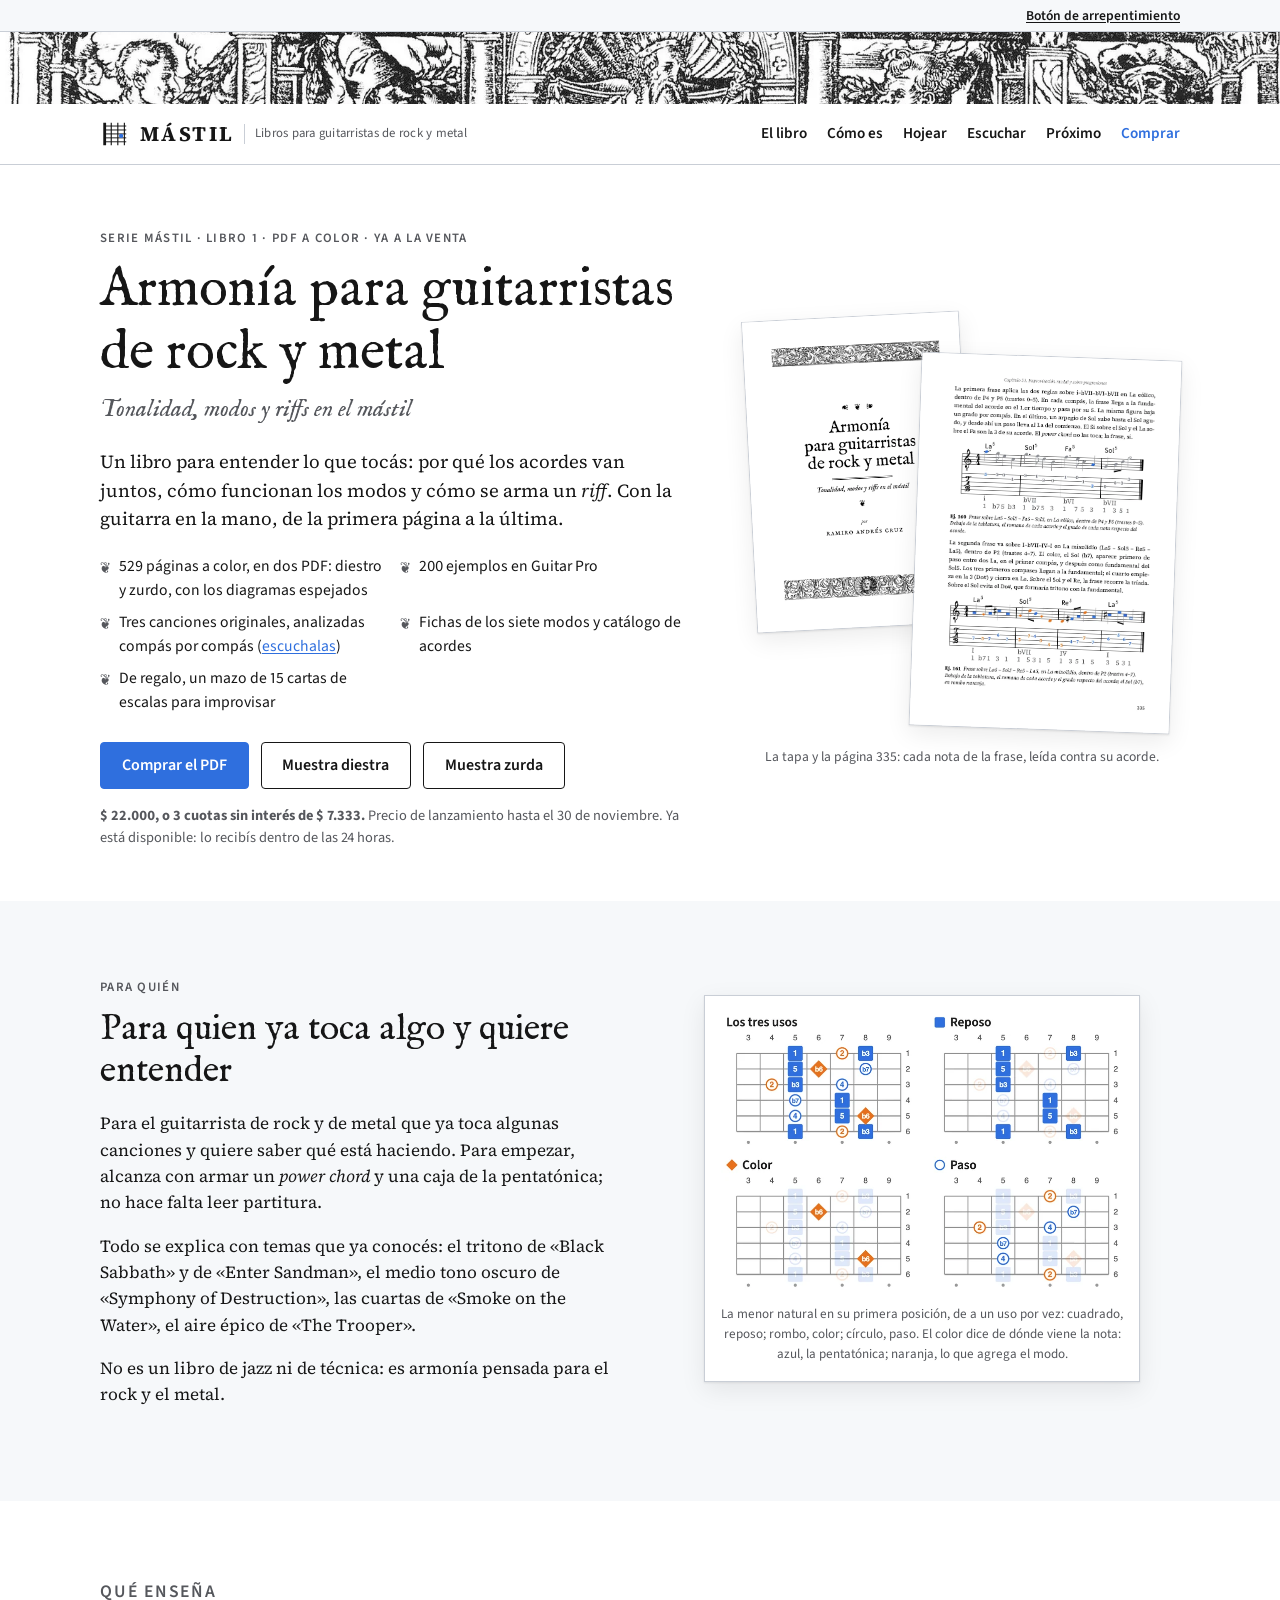
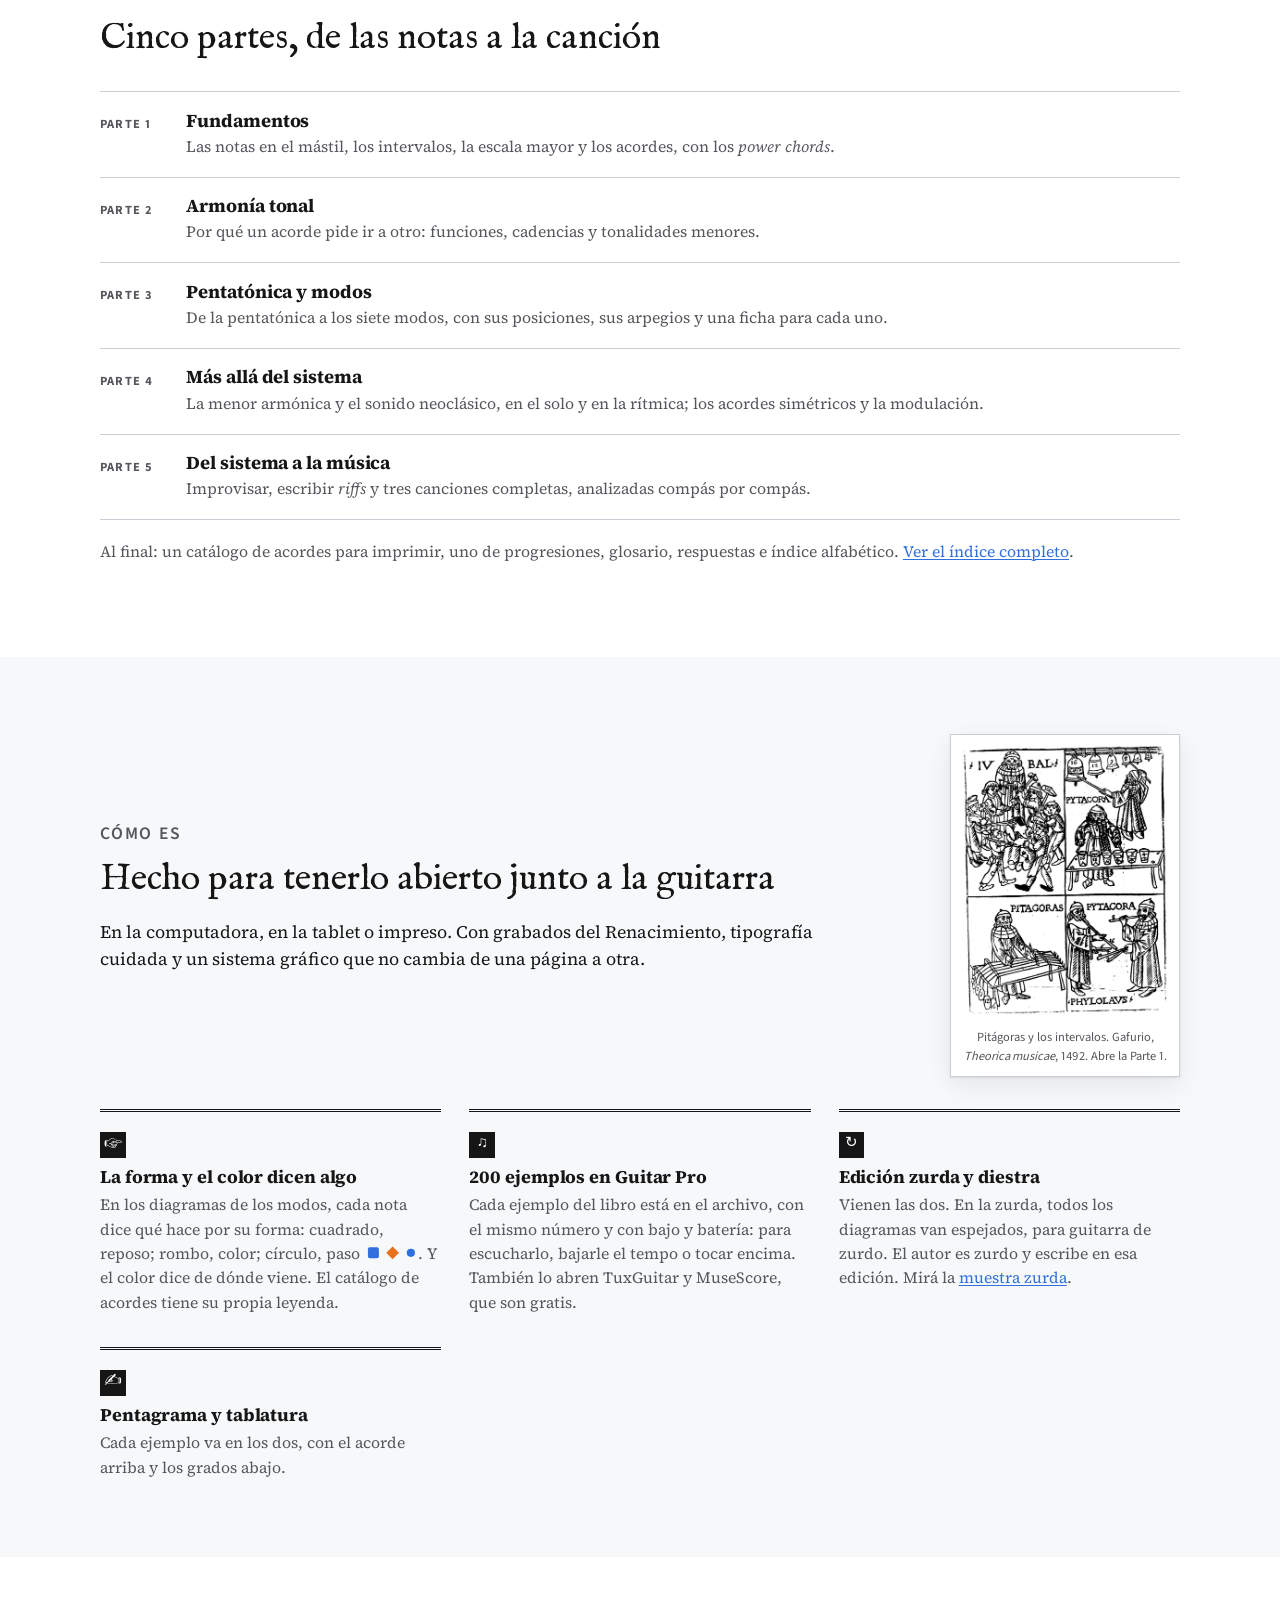
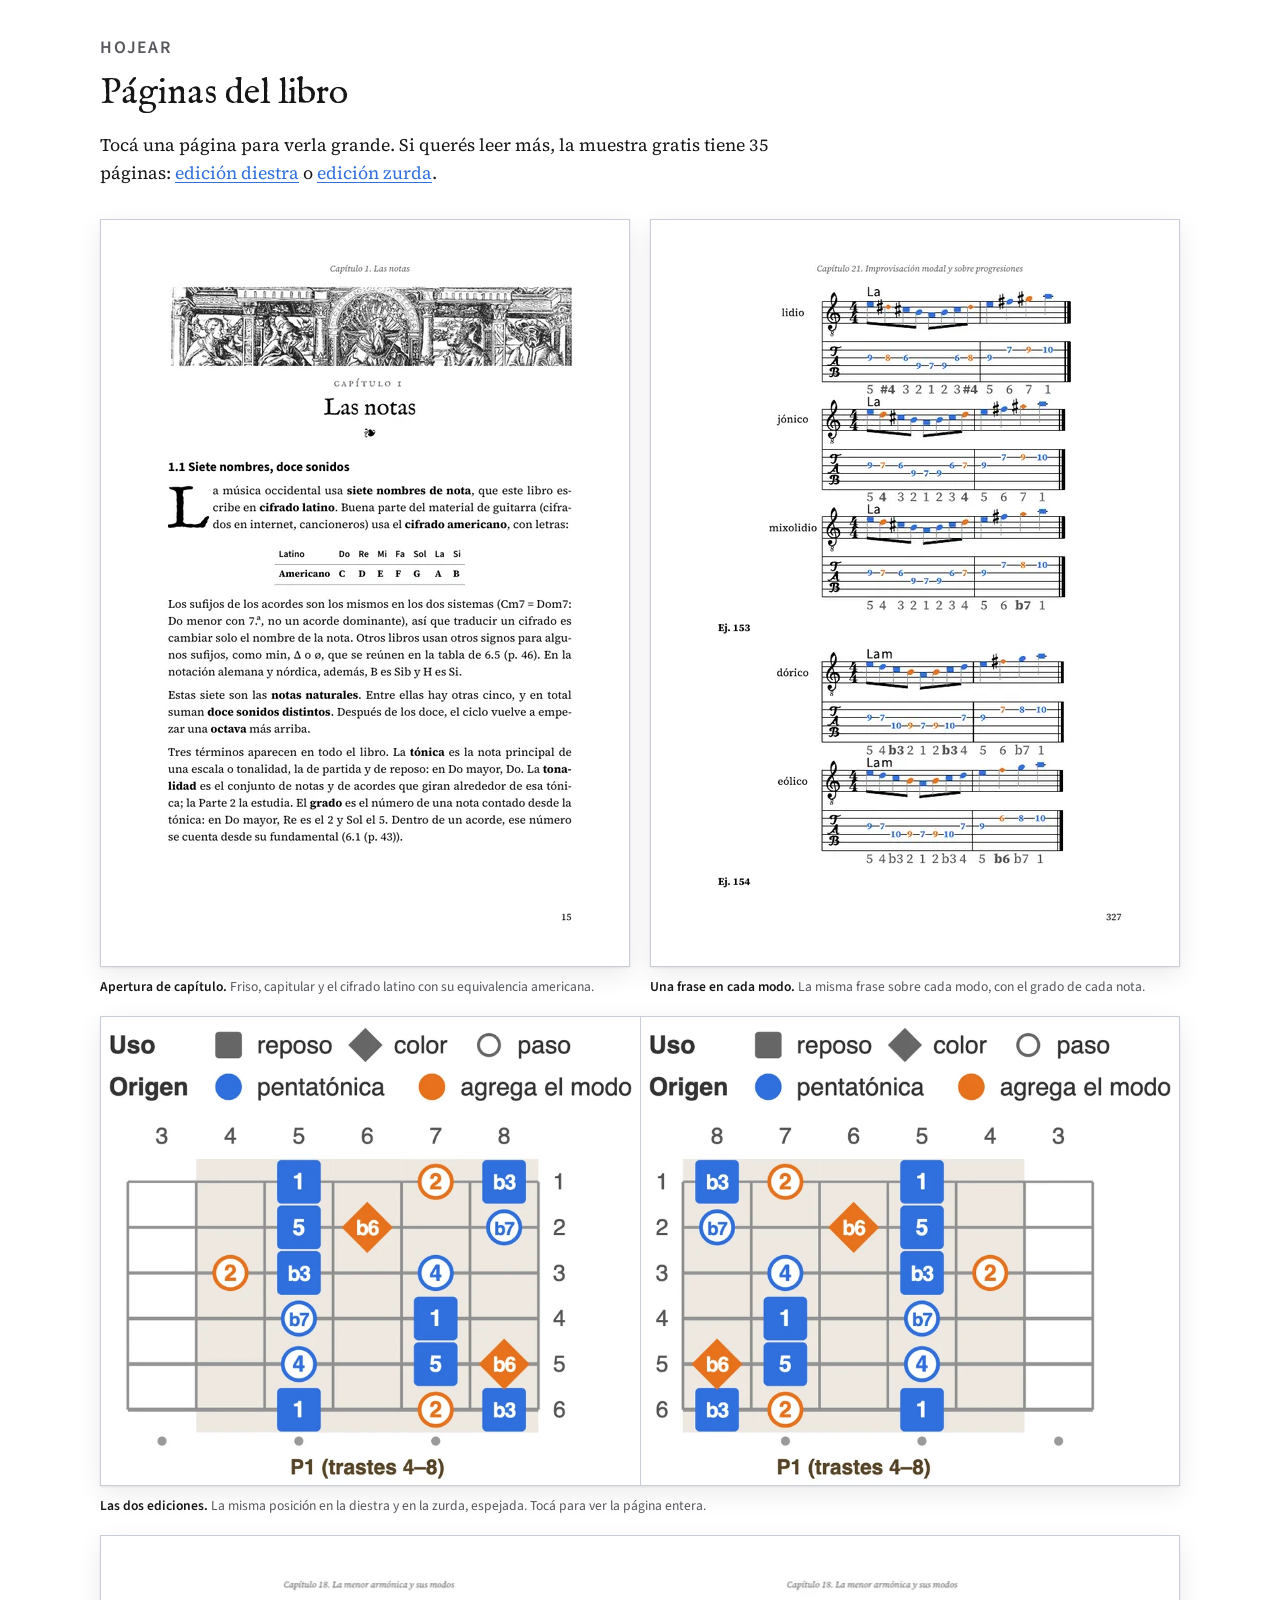
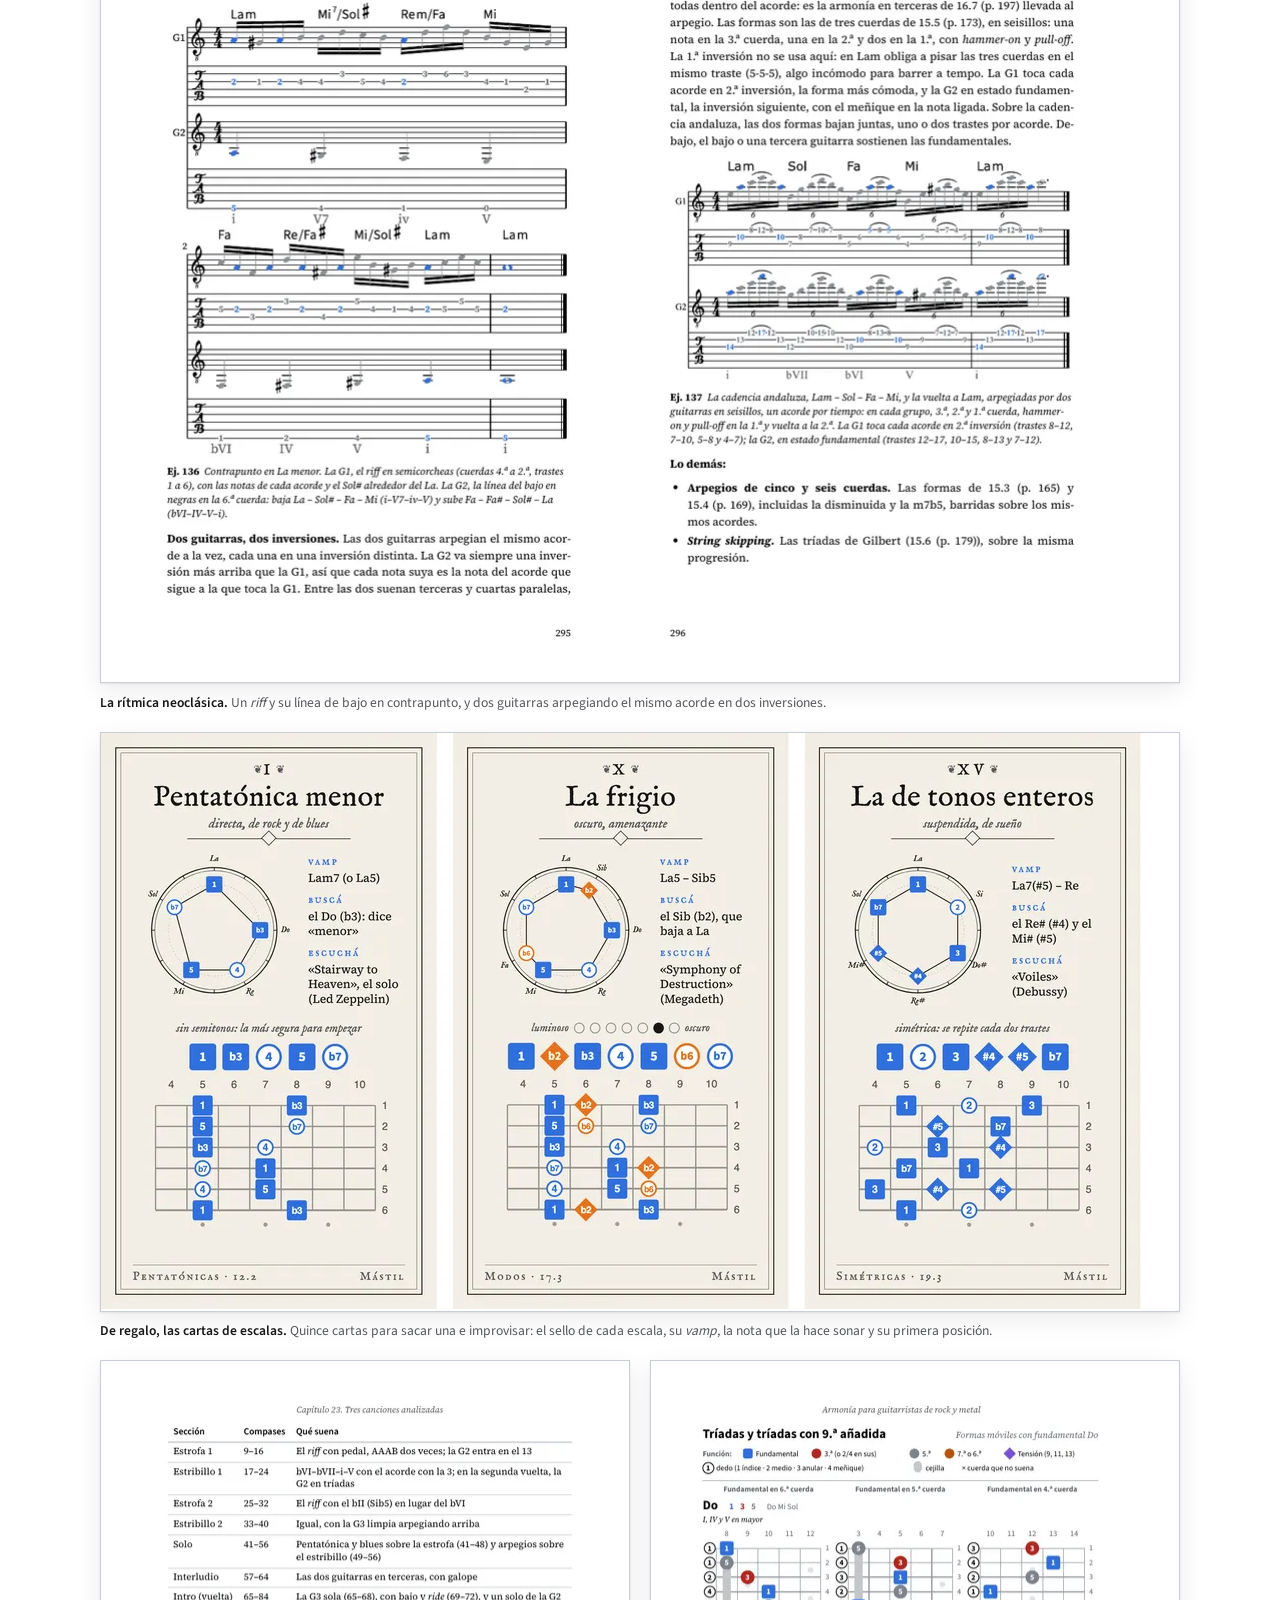
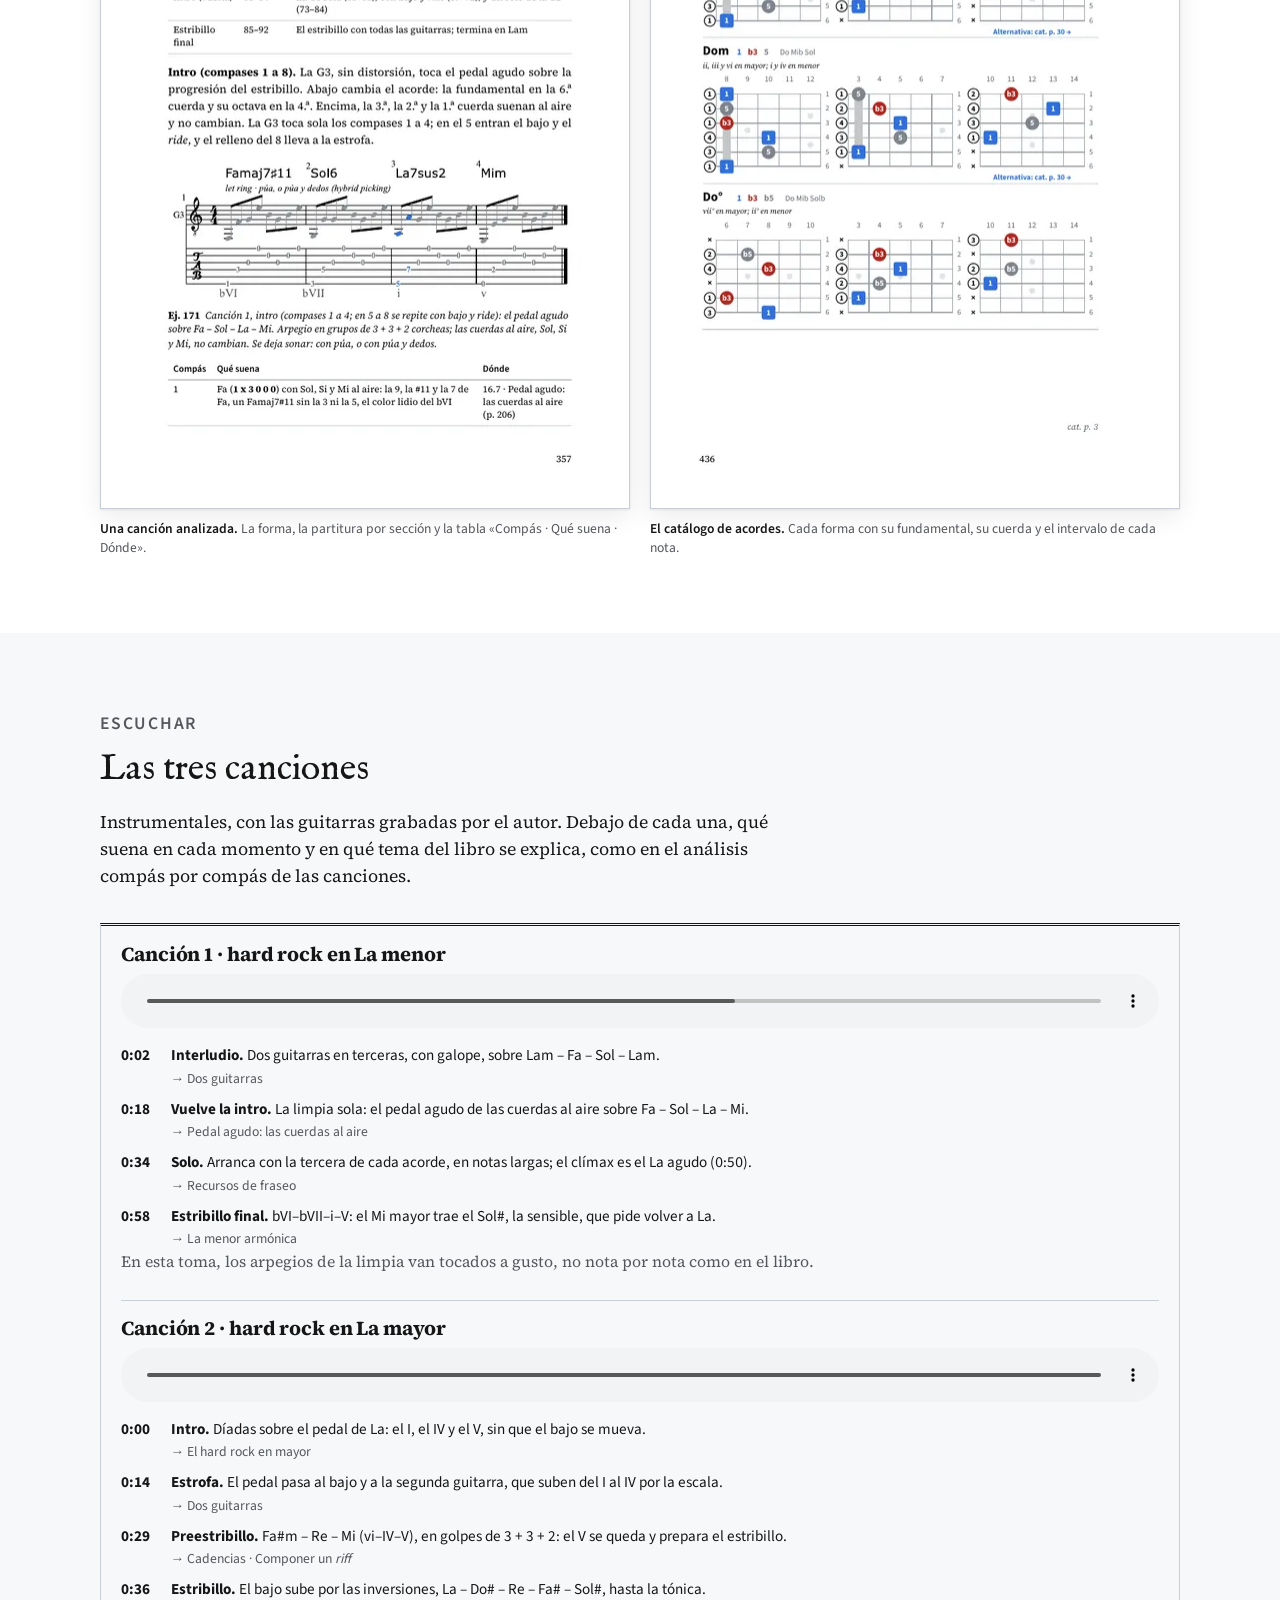
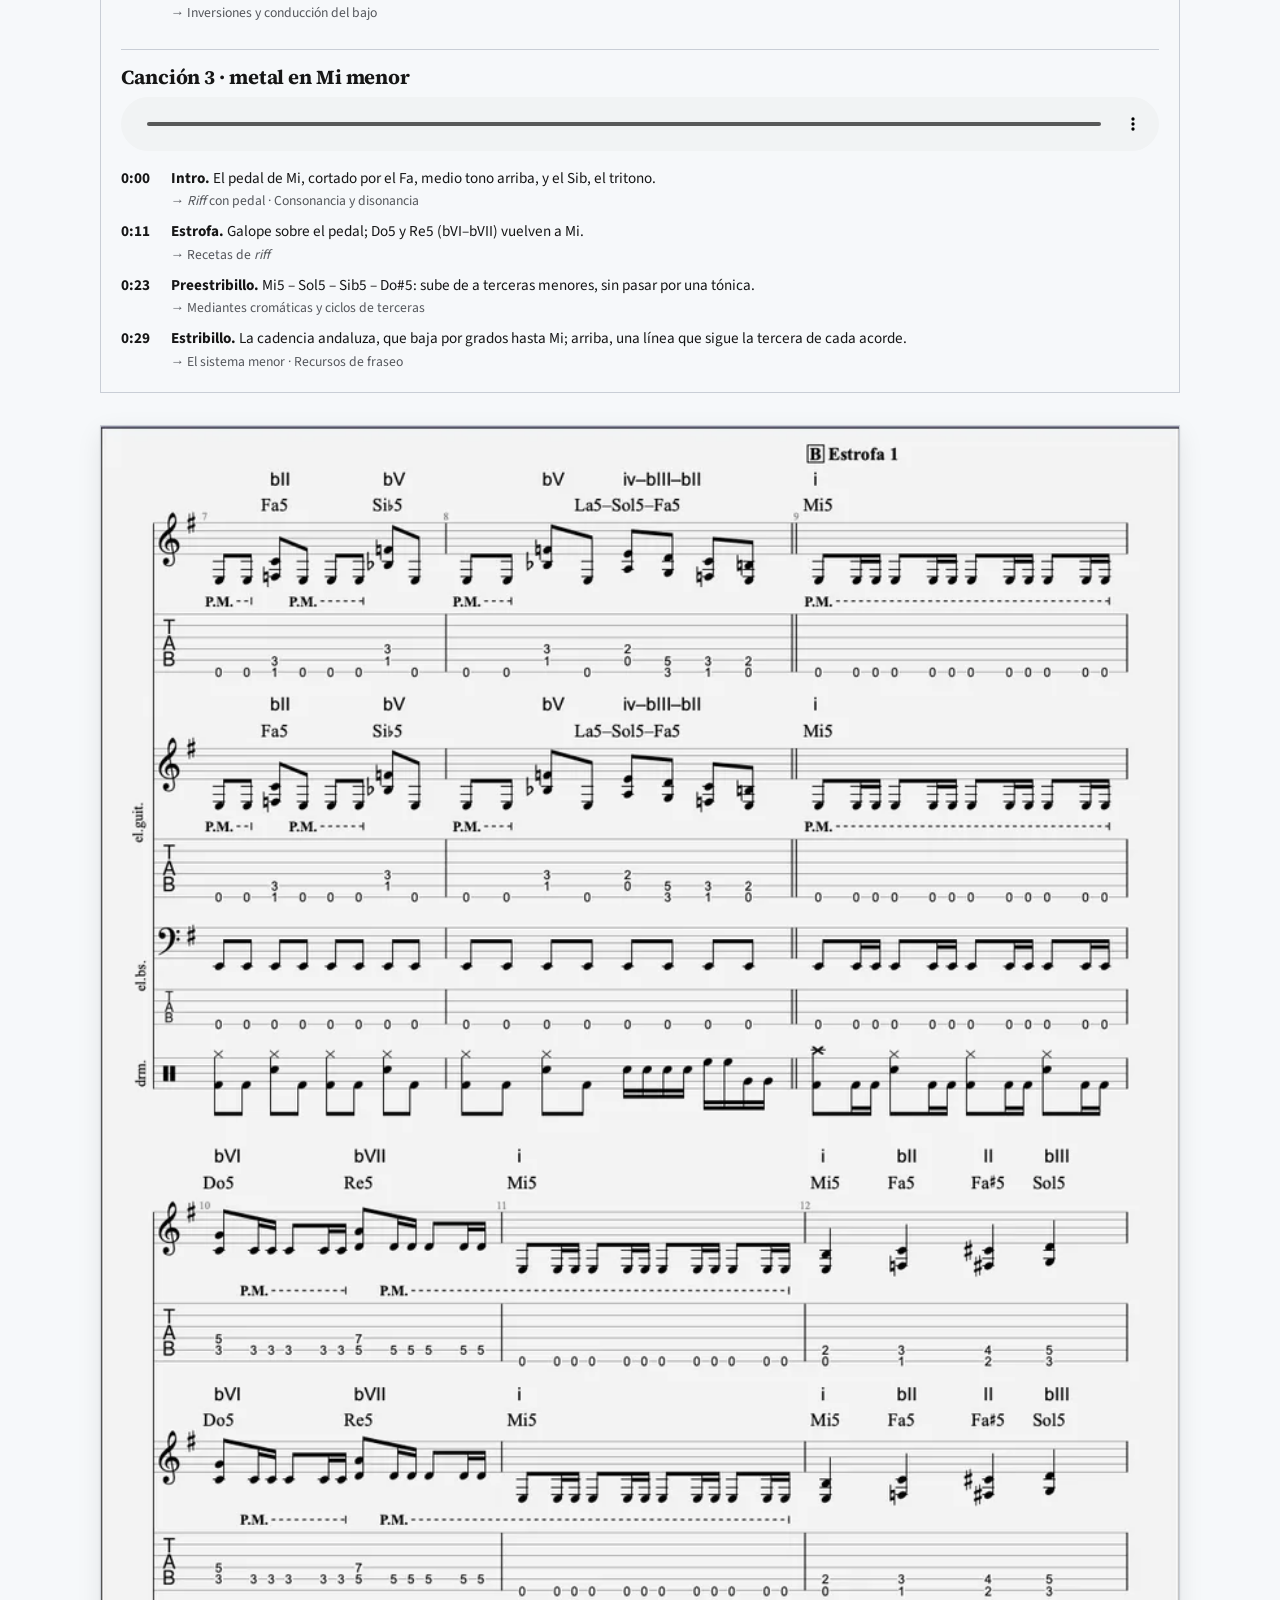
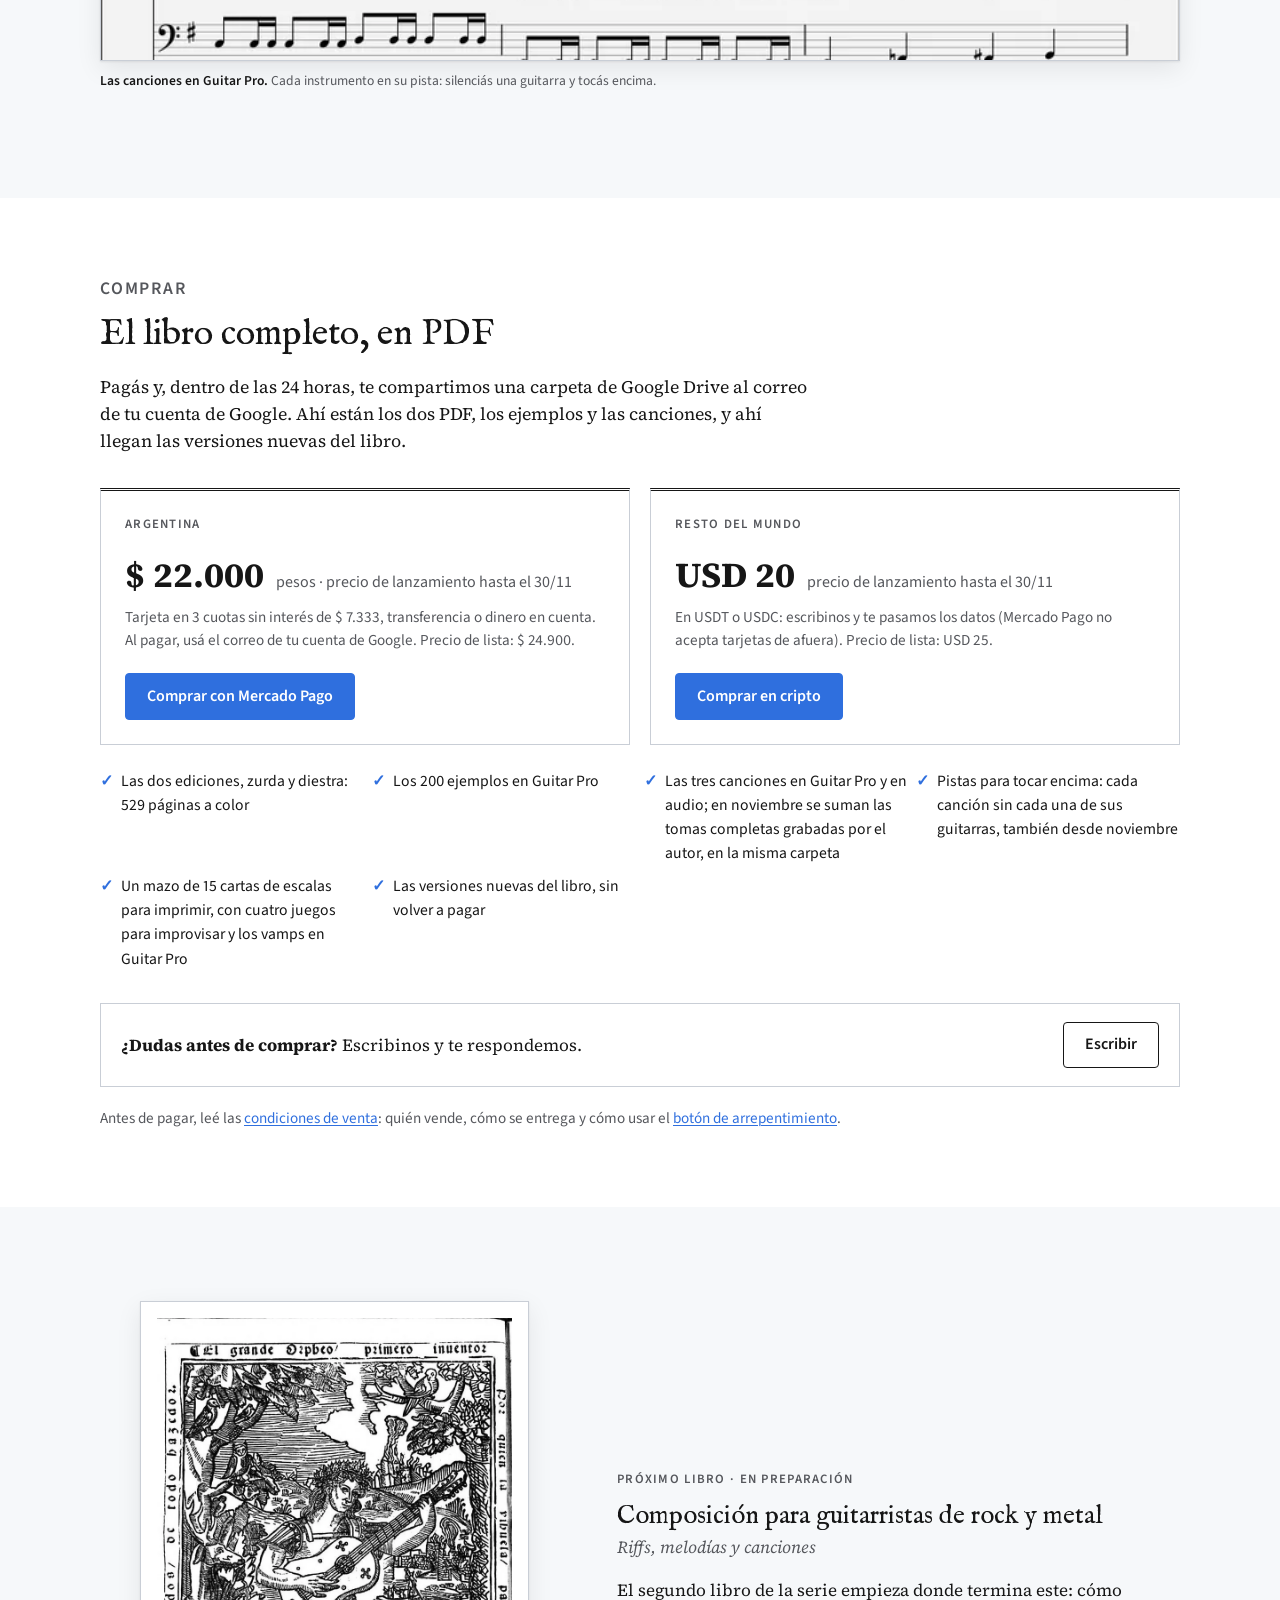
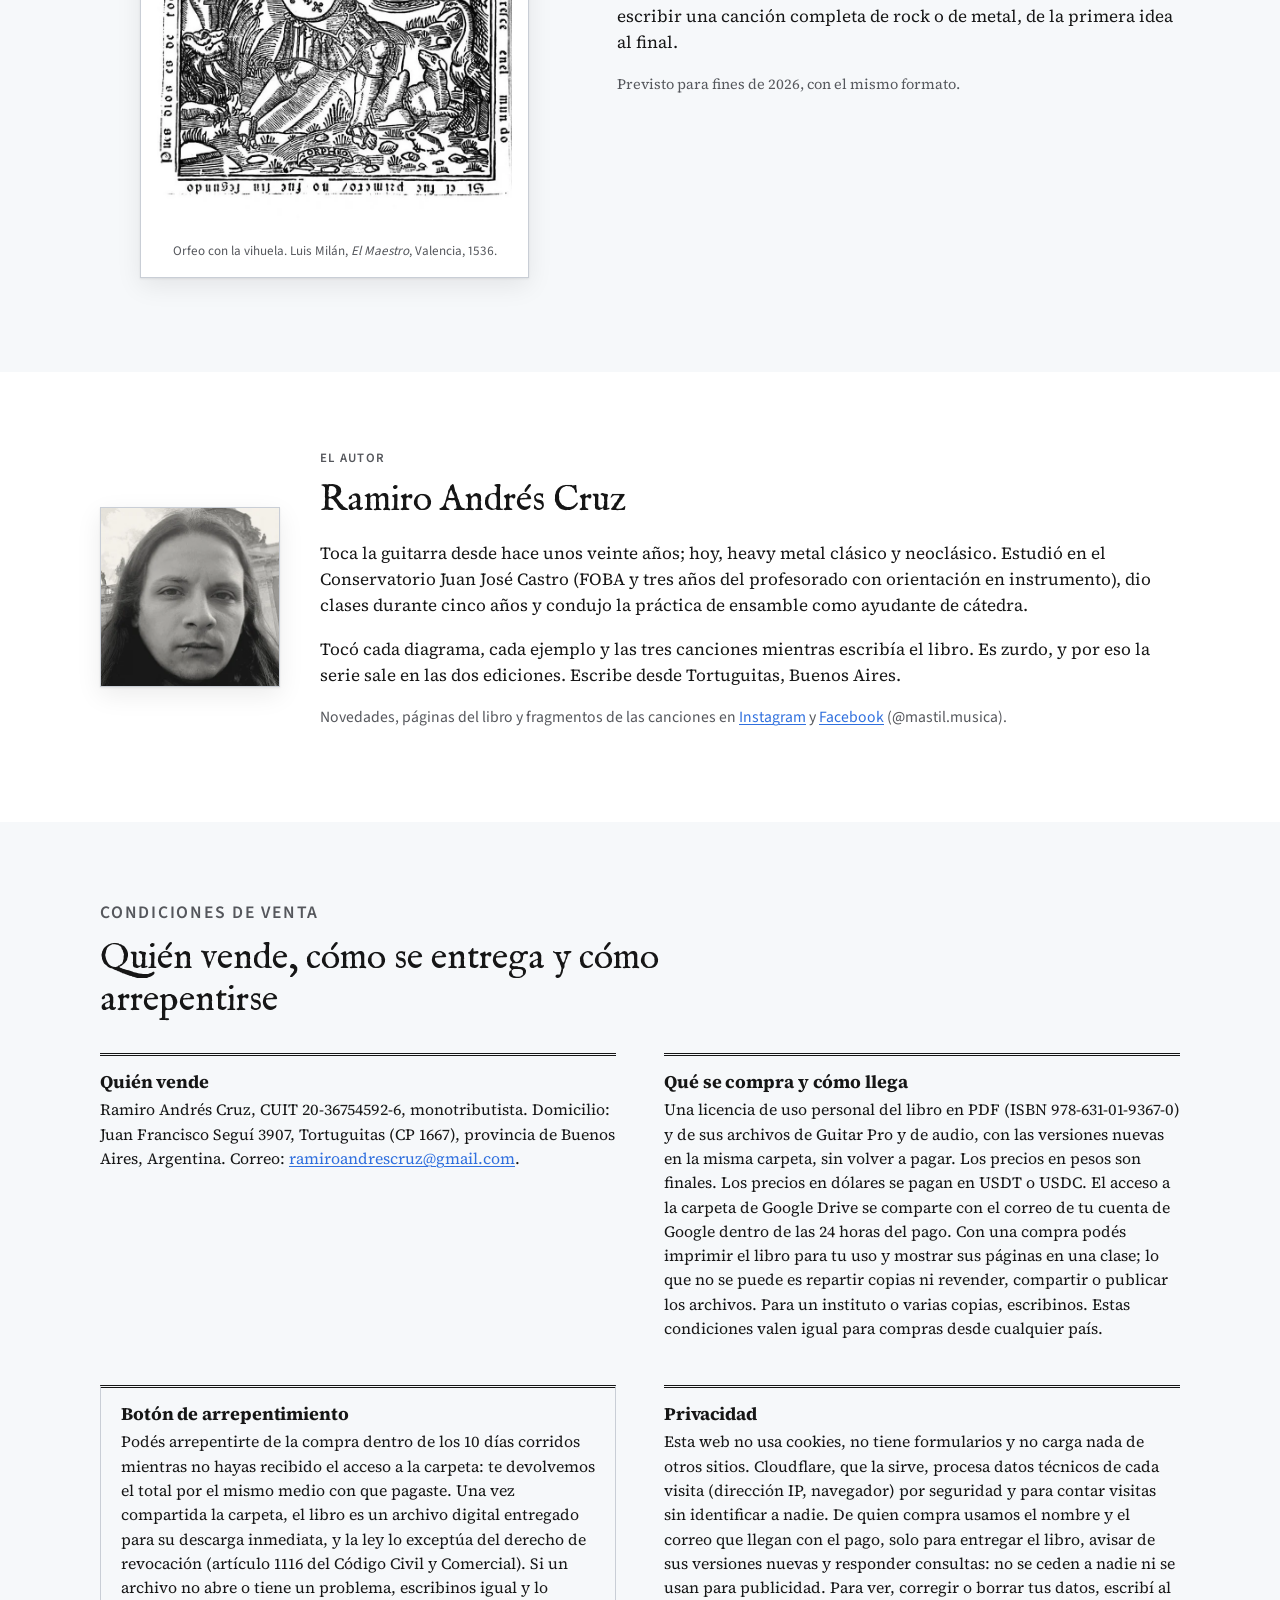
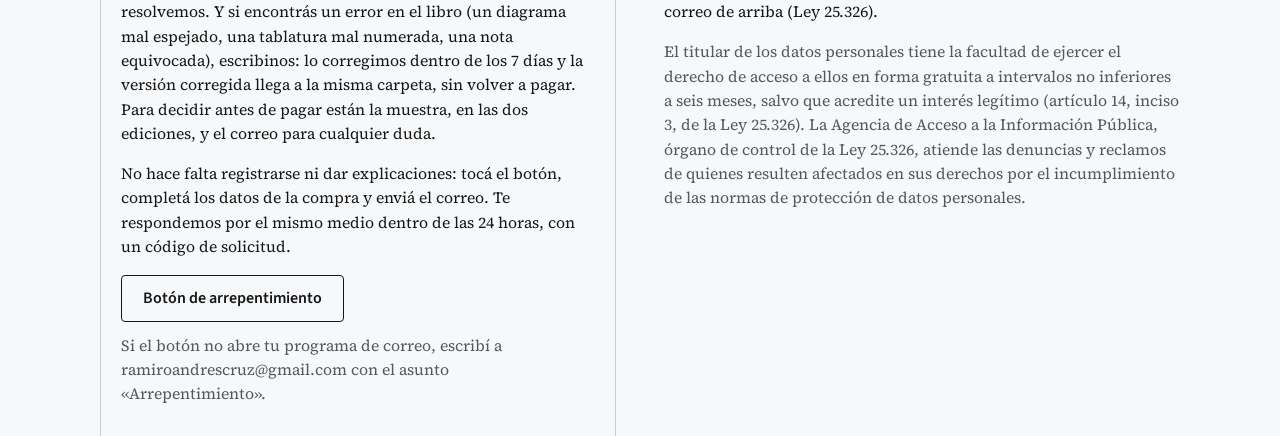
==== commit 89be0e20: "Galería: las cartas de escalas enteras (proporción propia, sin recorte) Co-Authored-By: Claude Opus " ====
--- a/index.html
+++ b/index.html
@@ -156,7 +156,7 @@
       <figure><a href="img/pagina-327.webp" data-pagina="327" data-titulo="21.2 El ejercicio de paralelismo"><img src="img/pagina-327-mini.webp" alt="Página 327: la misma frase tocada en cada modo, en pentagrama y tablatura, con el grado de cada nota" width="520" height="746" loading="lazy"></a><figcaption><b>Una frase en cada modo.</b> La misma frase sobre cada modo, con el grado de cada nota.</figcaption></figure>
       <figure class="ancha ediciones"><a href="img/pagina-148-ediciones-v2.webp" data-pagina="148" data-titulo="La misma página en las dos ediciones"><span class="par"><img src="img/eolico-p1-v2.webp" alt="Primera posición de La eólico en la edición diestra: los trastes crecen hacia la derecha" width="800" height="691" loading="lazy"><img src="img/eolico-p1-zurdo-v2.webp" alt="La misma posición en la edición zurda: espejada, los trastes crecen hacia la izquierda y la cejuela queda a la derecha" width="800" height="691" loading="lazy"></span></a><figcaption><b>Las dos ediciones.</b> La misma posición en la diestra y en la zurda, espejada. Tocá para ver la página entera.</figcaption></figure>
       <figure class="ancha pliego"><a href="img/pagina-295-296.webp" data-pagina="295" data-titulo="18.4 La rítmica neoclásica (sigue en la 296)"><img src="img/pagina-295-296-mini.webp" alt="Páginas 295 y 296: un riff en semicorcheas con su línea de bajo en contrapunto, a dos guitarras, y la cadencia andaluza arpegiada por dos guitarras en seisillos, cada una en otra inversión" width="1040" height="746" loading="lazy"></a><figcaption><b>La rítmica neoclásica.</b> Un <i>riff</i> y su línea de bajo en contrapunto, y dos guitarras arpegiando el mismo acorde en dos inversiones.</figcaption></figure>
-      <figure class="ancha"><a href="img/cartas-de-escalas-v2.webp" data-titulo="Las cartas de escalas, de regalo con el libro"><img src="img/cartas-de-escalas-mini.webp" alt="Tres cartas de escalas: la pentatónica menor, La frigio y la de tonos enteros, cada una con el sello de la escala sobre el círculo de las doce notas, su vamp, la nota a buscar y la primera posición en el mástil" width="1040" height="578" loading="lazy"></a><figcaption><b>De regalo, las cartas de escalas.</b> Quince cartas para sacar una e improvisar: el sello de cada escala, su <i>vamp</i>, la nota que la hace sonar y su primera posición.</figcaption></figure>
+      <figure class="ancha cartas"><a href="img/cartas-de-escalas-v2.webp" data-titulo="Las cartas de escalas, de regalo con el libro"><img src="img/cartas-de-escalas-mini.webp" alt="Tres cartas de escalas: la pentatónica menor, La frigio y la de tonos enteros, cada una con el sello de la escala sobre el círculo de las doce notas, su vamp, la nota a buscar y la primera posición en el mástil" width="1040" height="578" loading="lazy"></a><figcaption><b>De regalo, las cartas de escalas.</b> Quince cartas para sacar una e improvisar: el sello de cada escala, su <i>vamp</i>, la nota que la hace sonar y su primera posición.</figcaption></figure>
       <figure><a href="img/pagina-357.webp" data-pagina="357" data-titulo="Capítulo 23. Canción 1"><img src="img/pagina-357-mini.webp" alt="Página 357: forma de la Canción 1, partitura de la intro y la tabla compás por compás" width="520" height="746" loading="lazy"></a><figcaption><b>Una canción analizada.</b> La forma, la partitura por sección y la tabla «Compás · Qué suena · Dónde».</figcaption></figure>
       <figure><a href="img/pagina-436.webp" data-pagina="436" data-titulo="Apéndice B. Catálogo de acordes"><img src="img/pagina-436-mini.webp" alt="Página 436, el catálogo de acordes: Do, Dom y Do° con la fundamental en la 6.ª, la 5.ª y la 4.ª cuerda, con el intervalo de cada nota" width="520" height="746" loading="lazy"></a><figcaption><b>El catálogo de acordes.</b> Cada forma con su fundamental, su cuerda y el intervalo de cada nota.</figcaption></figure>
     </div>
--- a/styles.css
+++ b/styles.css
@@ -222,6 +222,7 @@
 .galeria figure.ancha { grid-column: 1 / -1; }
 .galeria figure.ancha img { aspect-ratio: 1040 / 778; }
 .galeria figure.ancha.pliego img { aspect-ratio: 1476 / 1059; }
+.galeria figure.ancha.cartas img { aspect-ratio: 1040 / 578; }   /* tres cartas, más apaisadas: sin recorte */
 .galeria .ediciones .par { display: grid; grid-template-columns: 1fr; gap: 1px; background: var(--filete); }
 .galeria .ediciones .par img { aspect-ratio: 800 / 696; object-fit: contain; background: var(--lamina); }
 
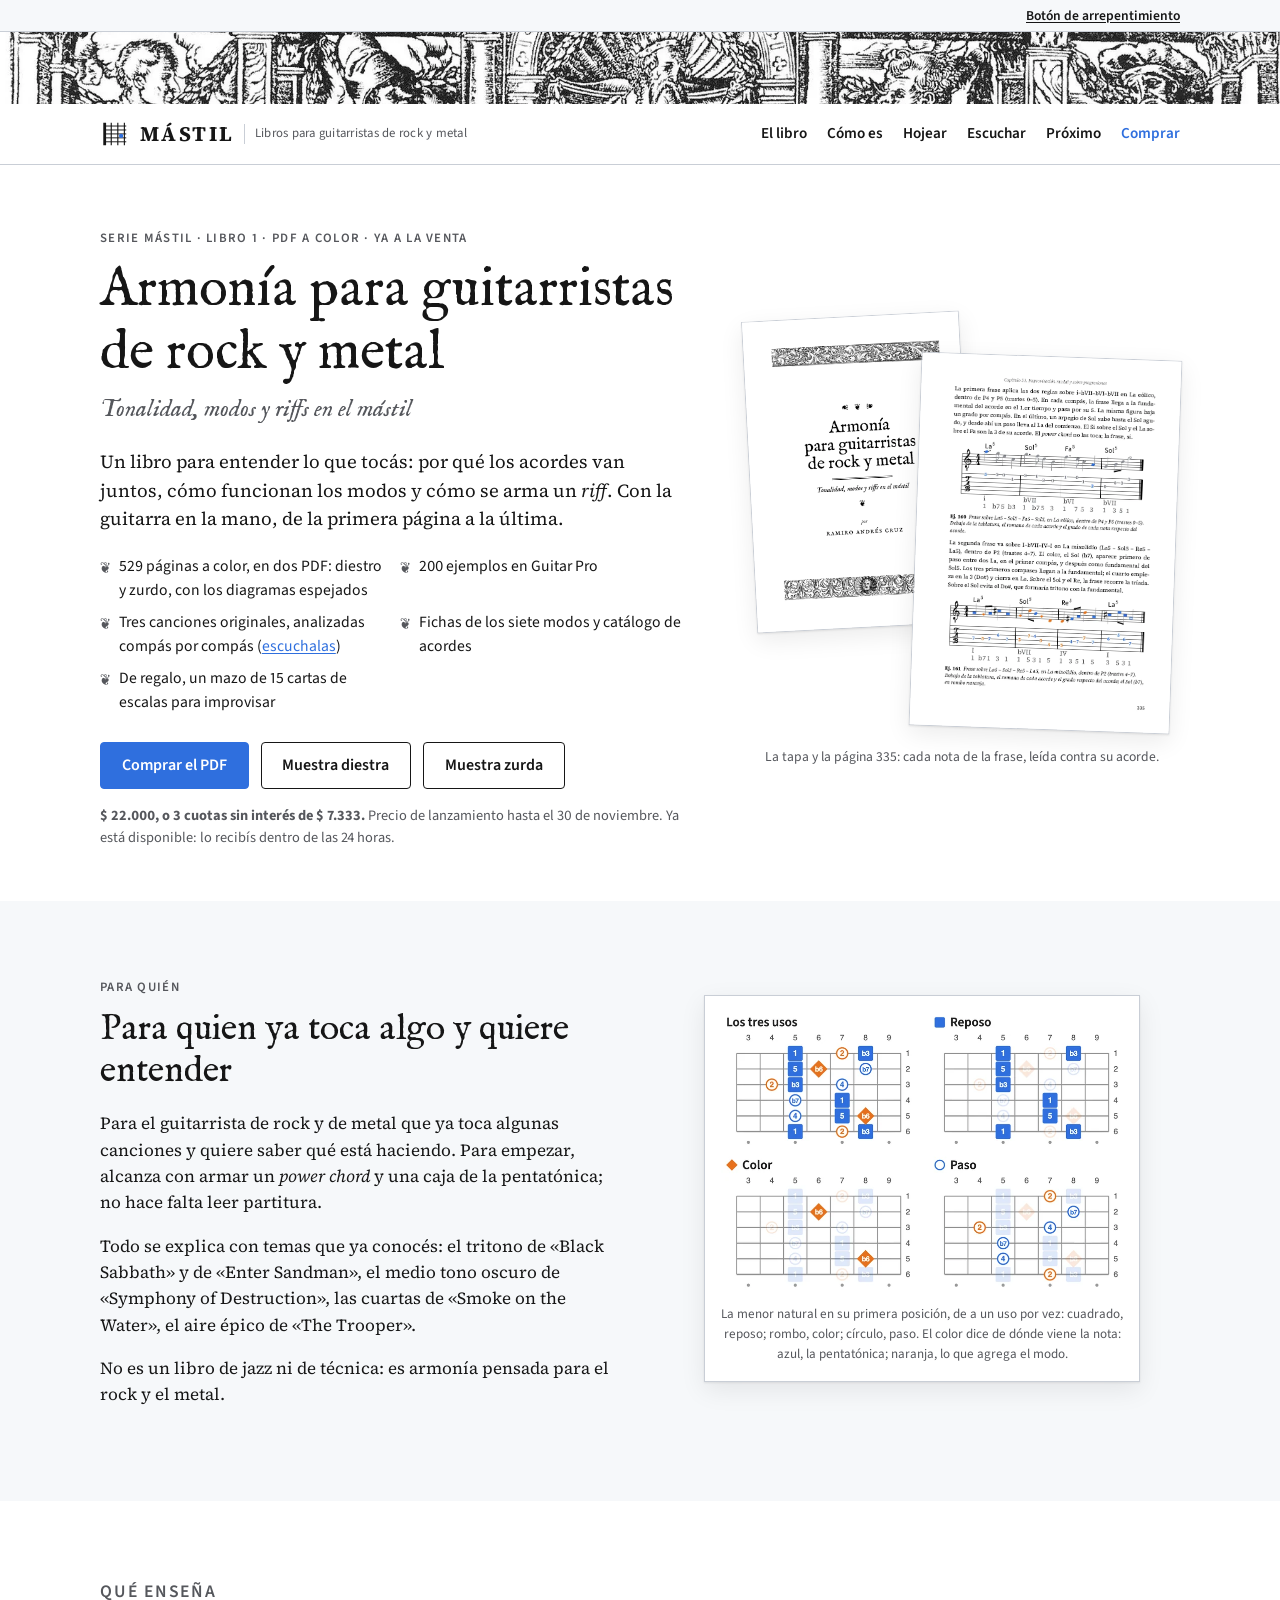
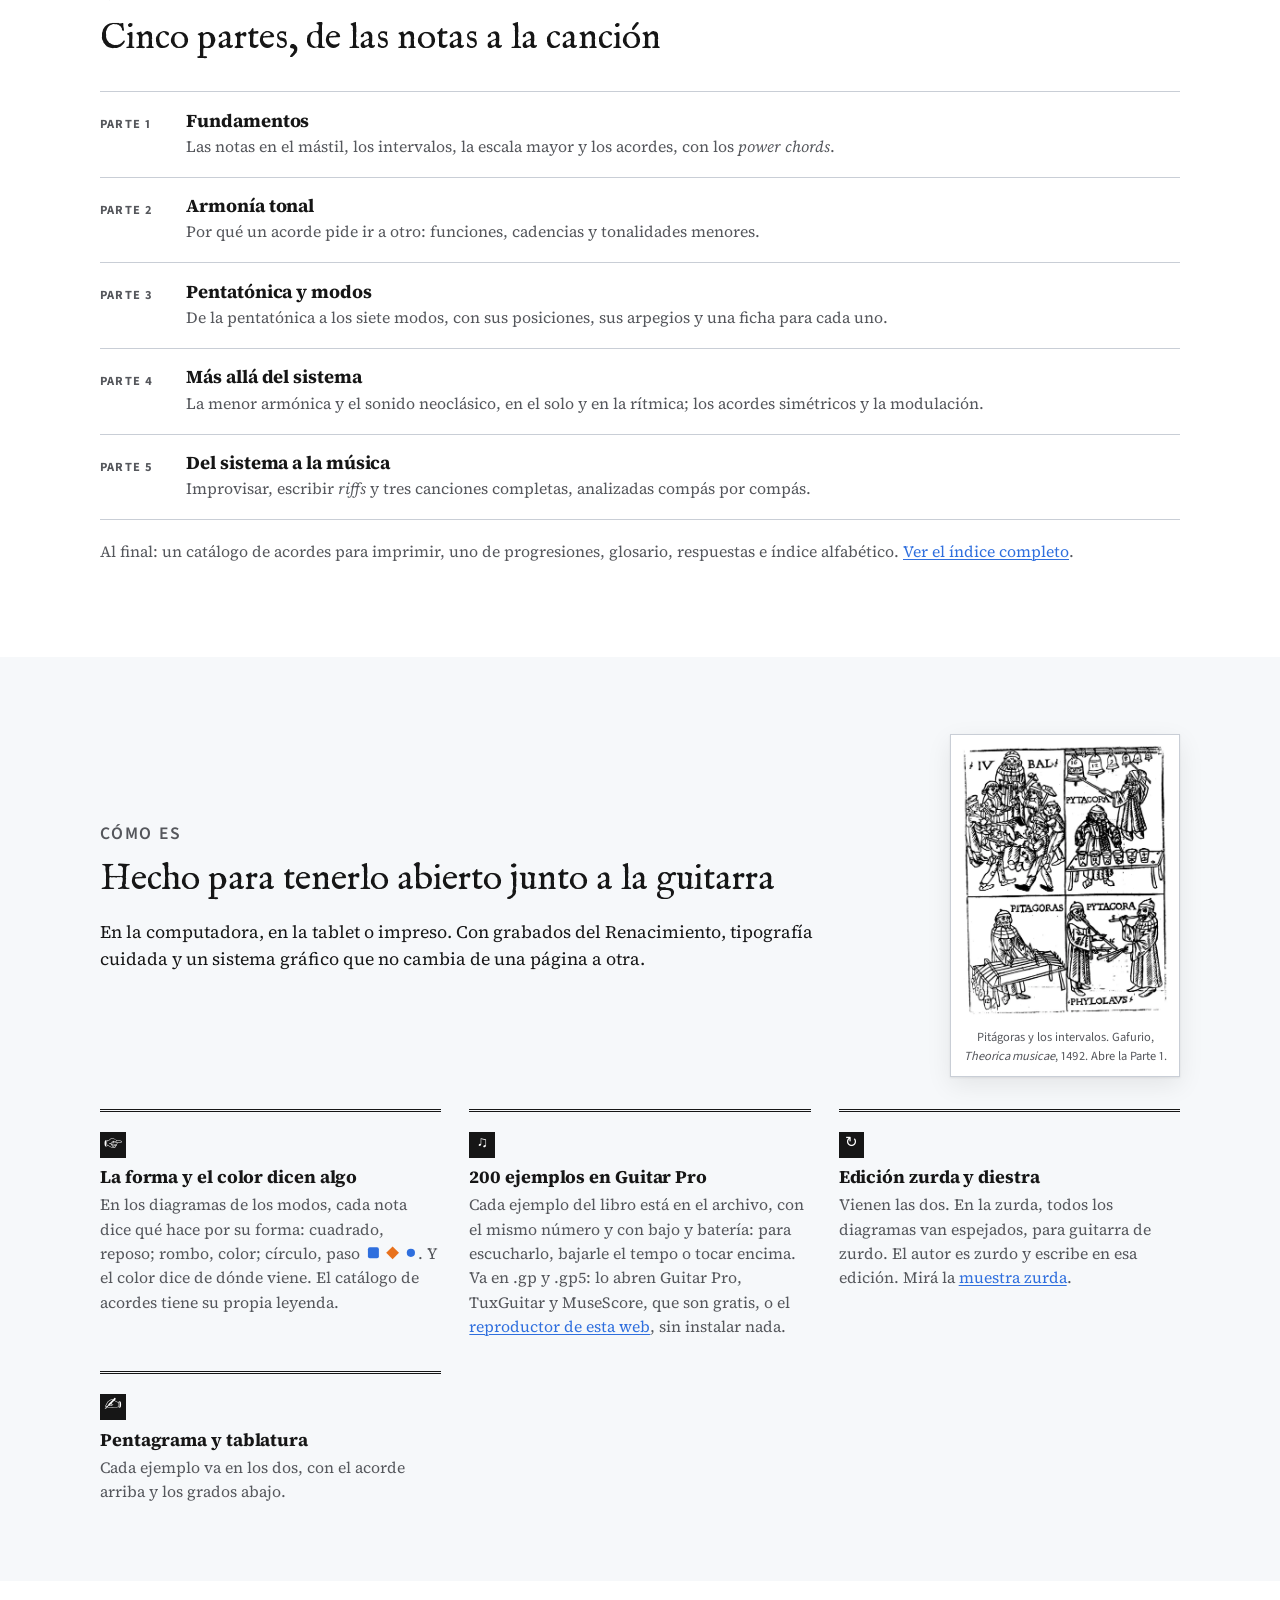
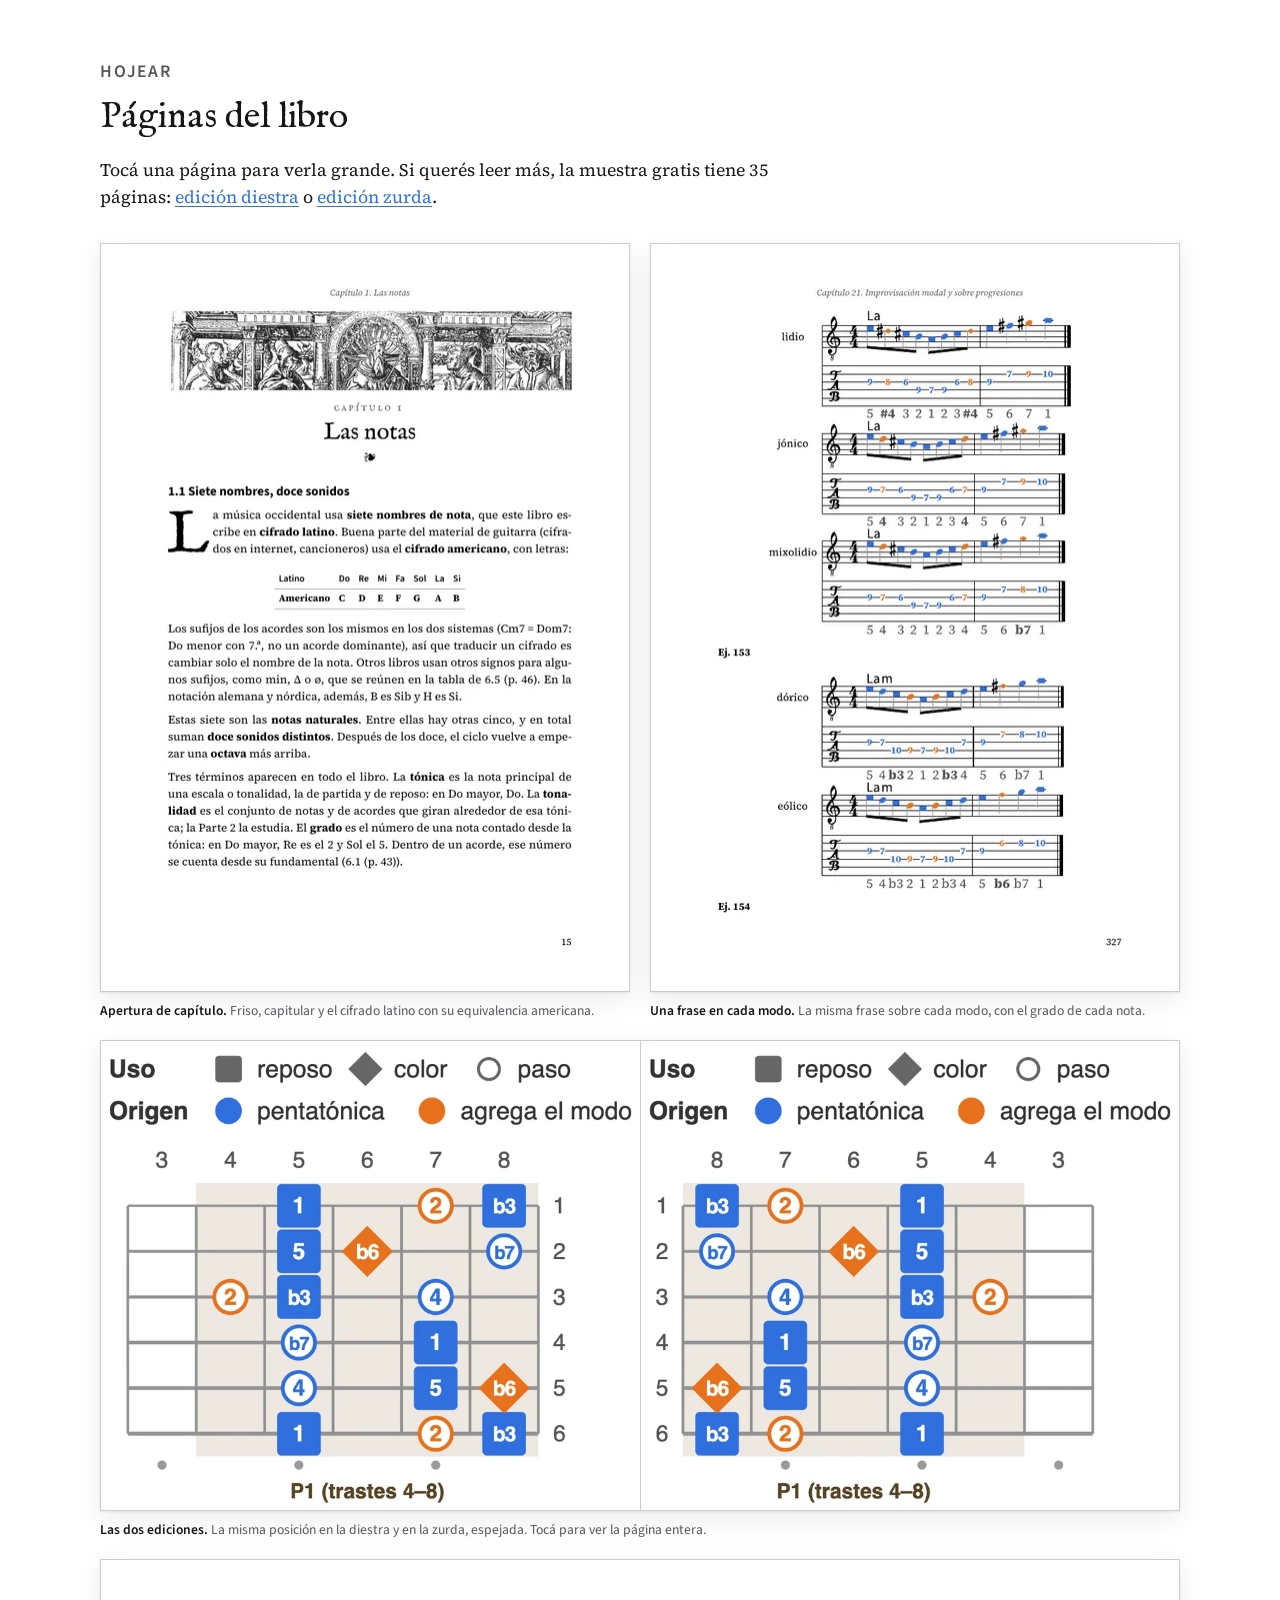
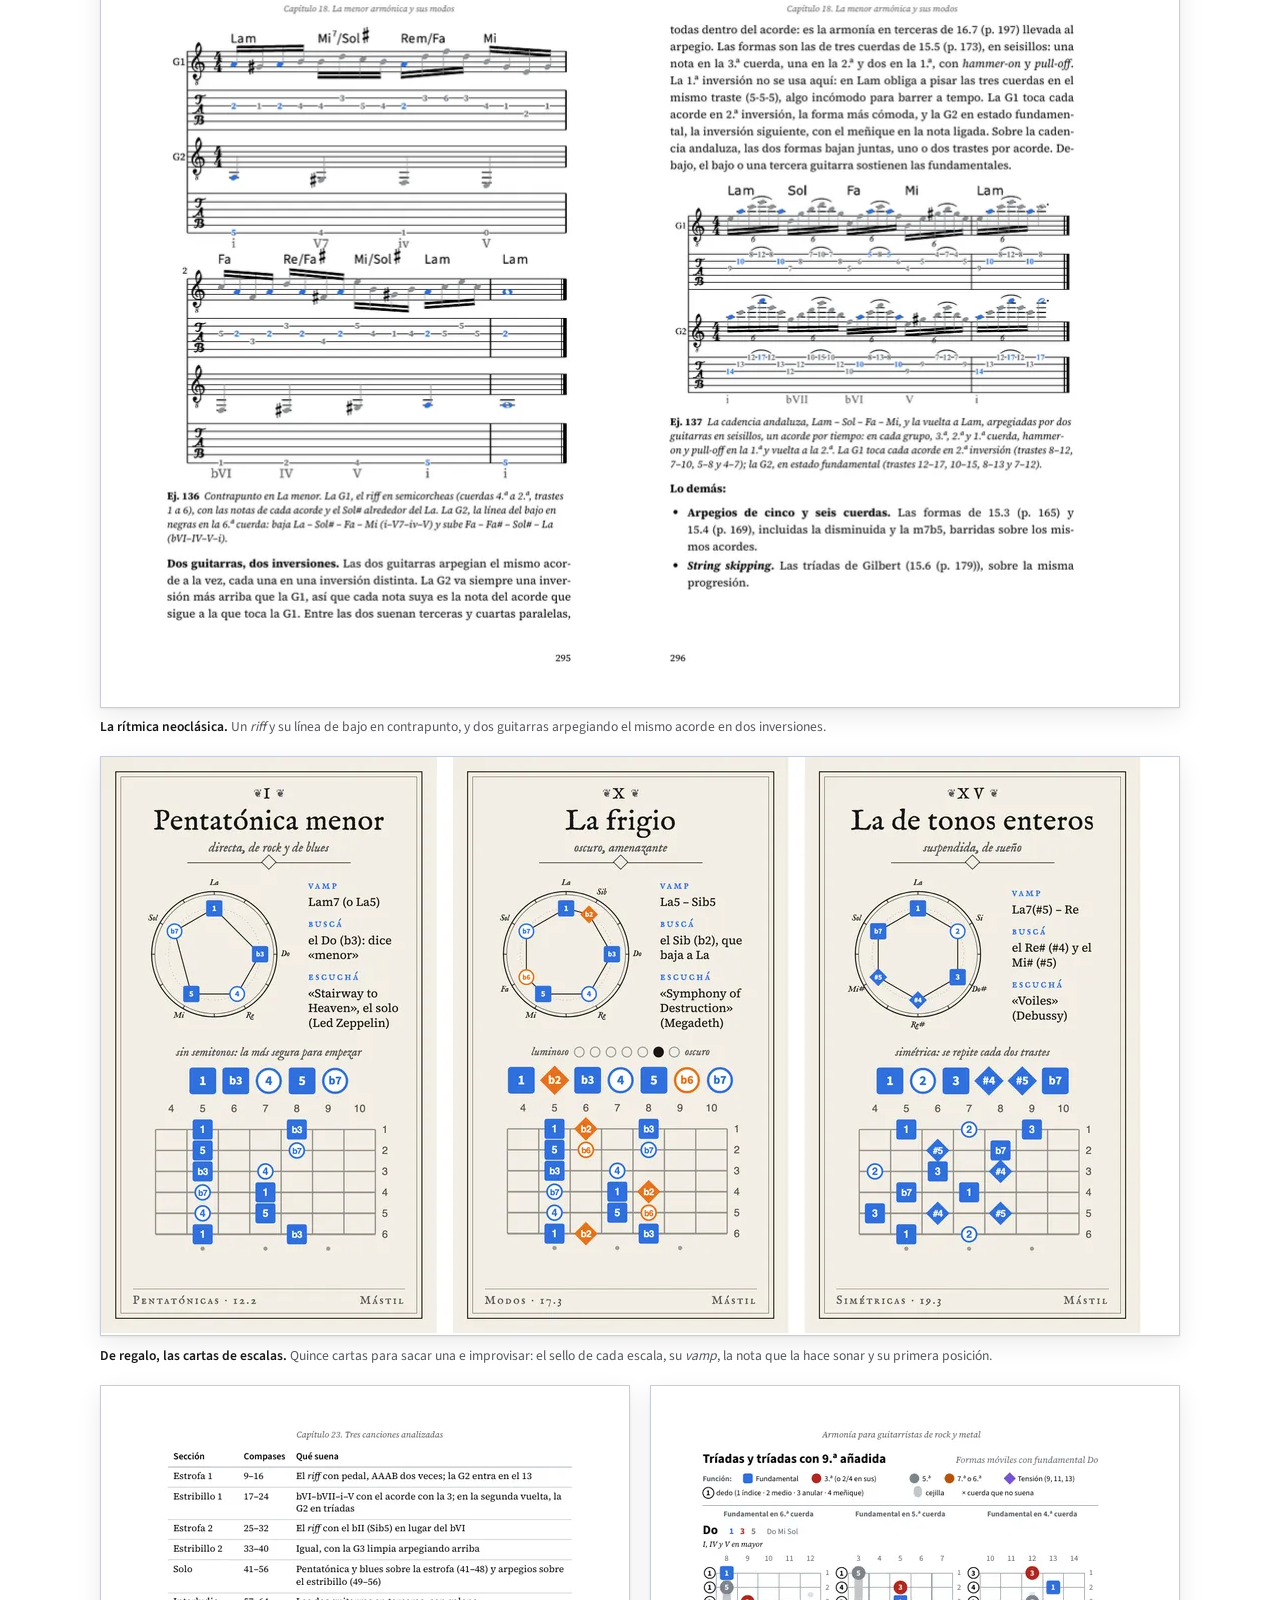
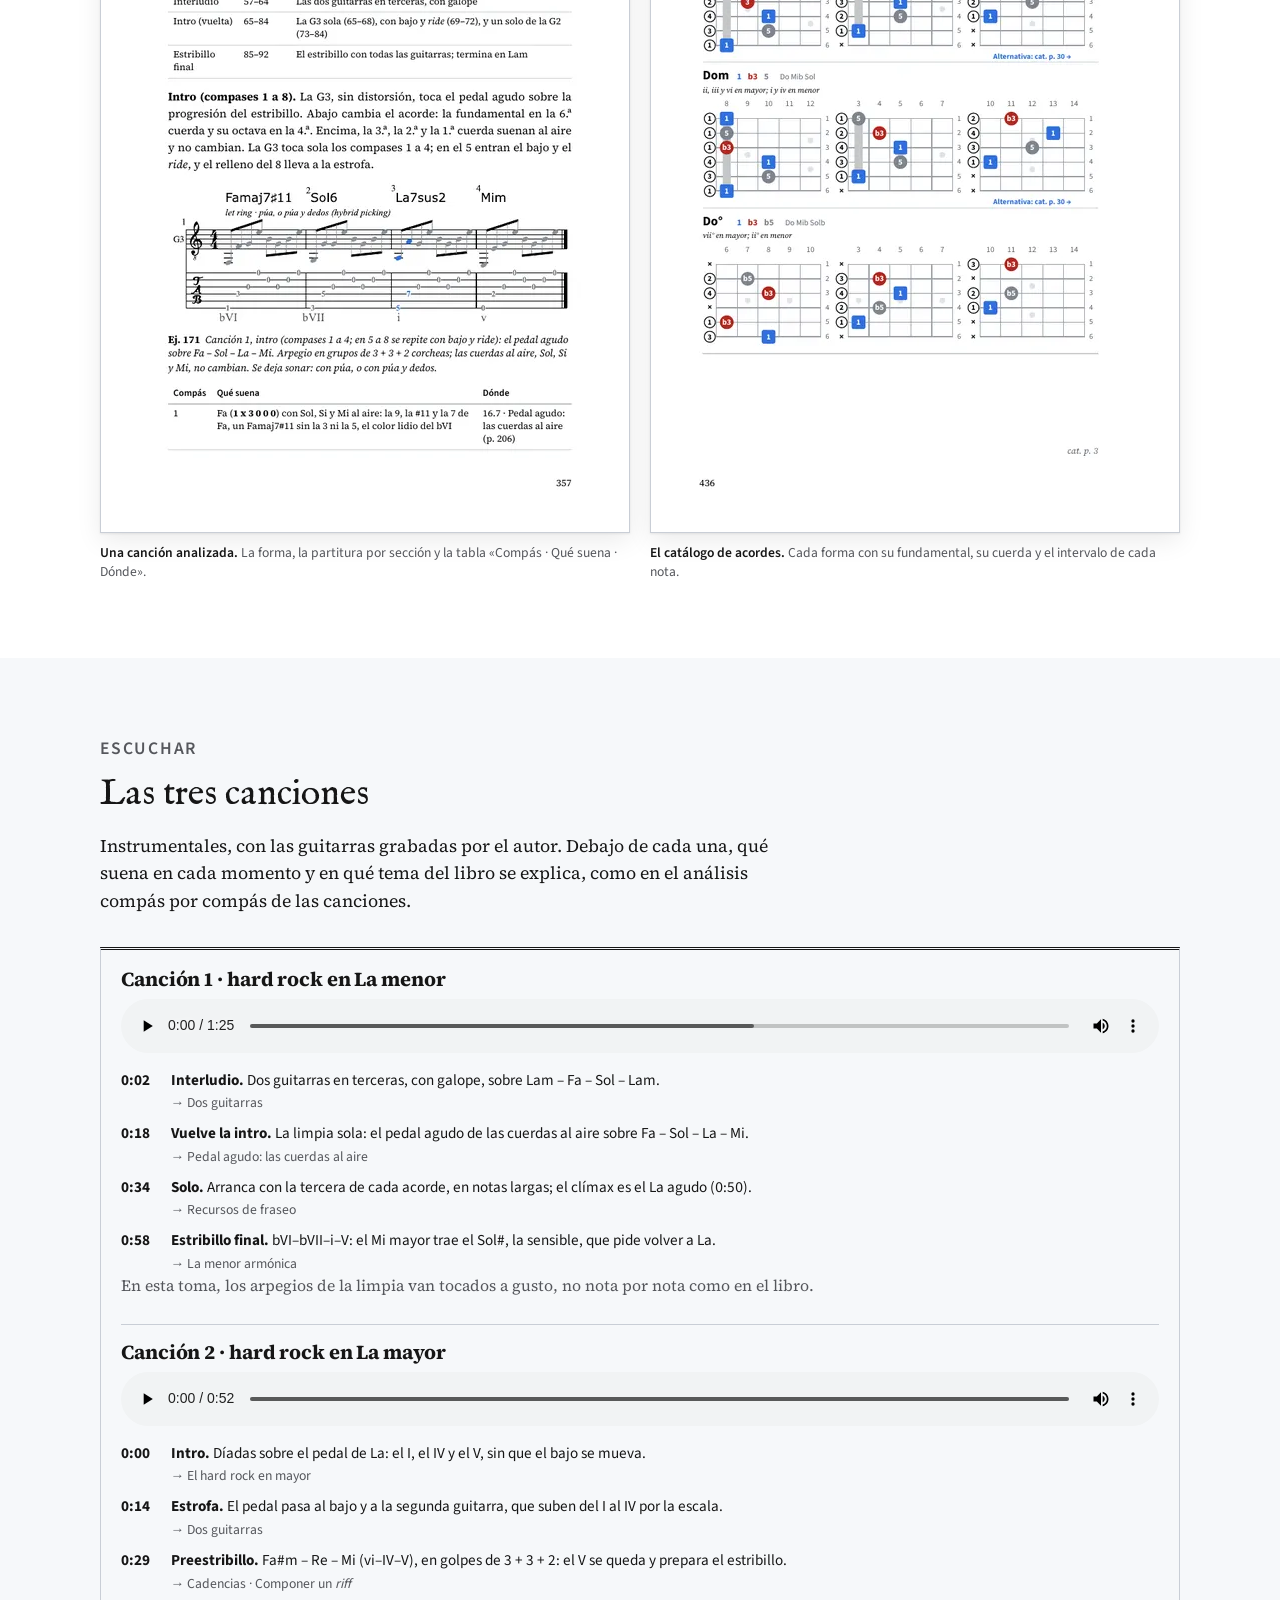
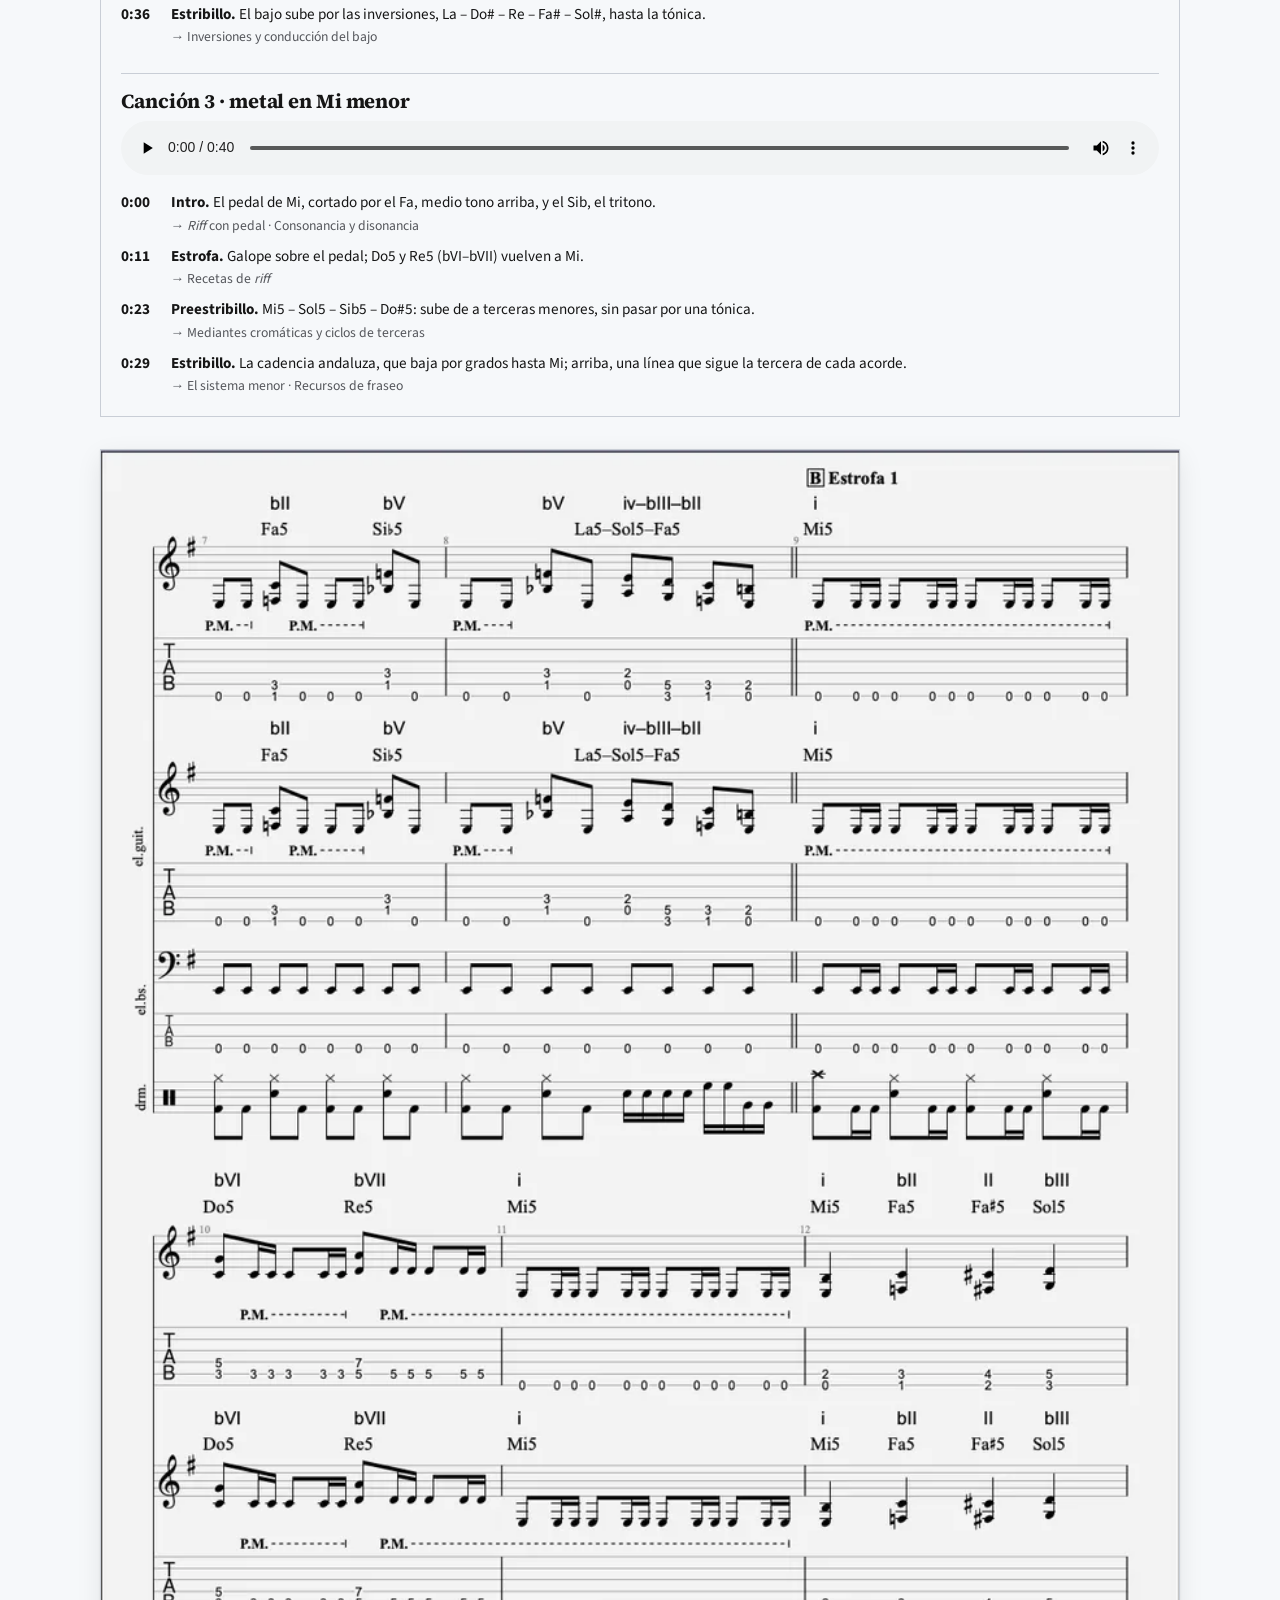
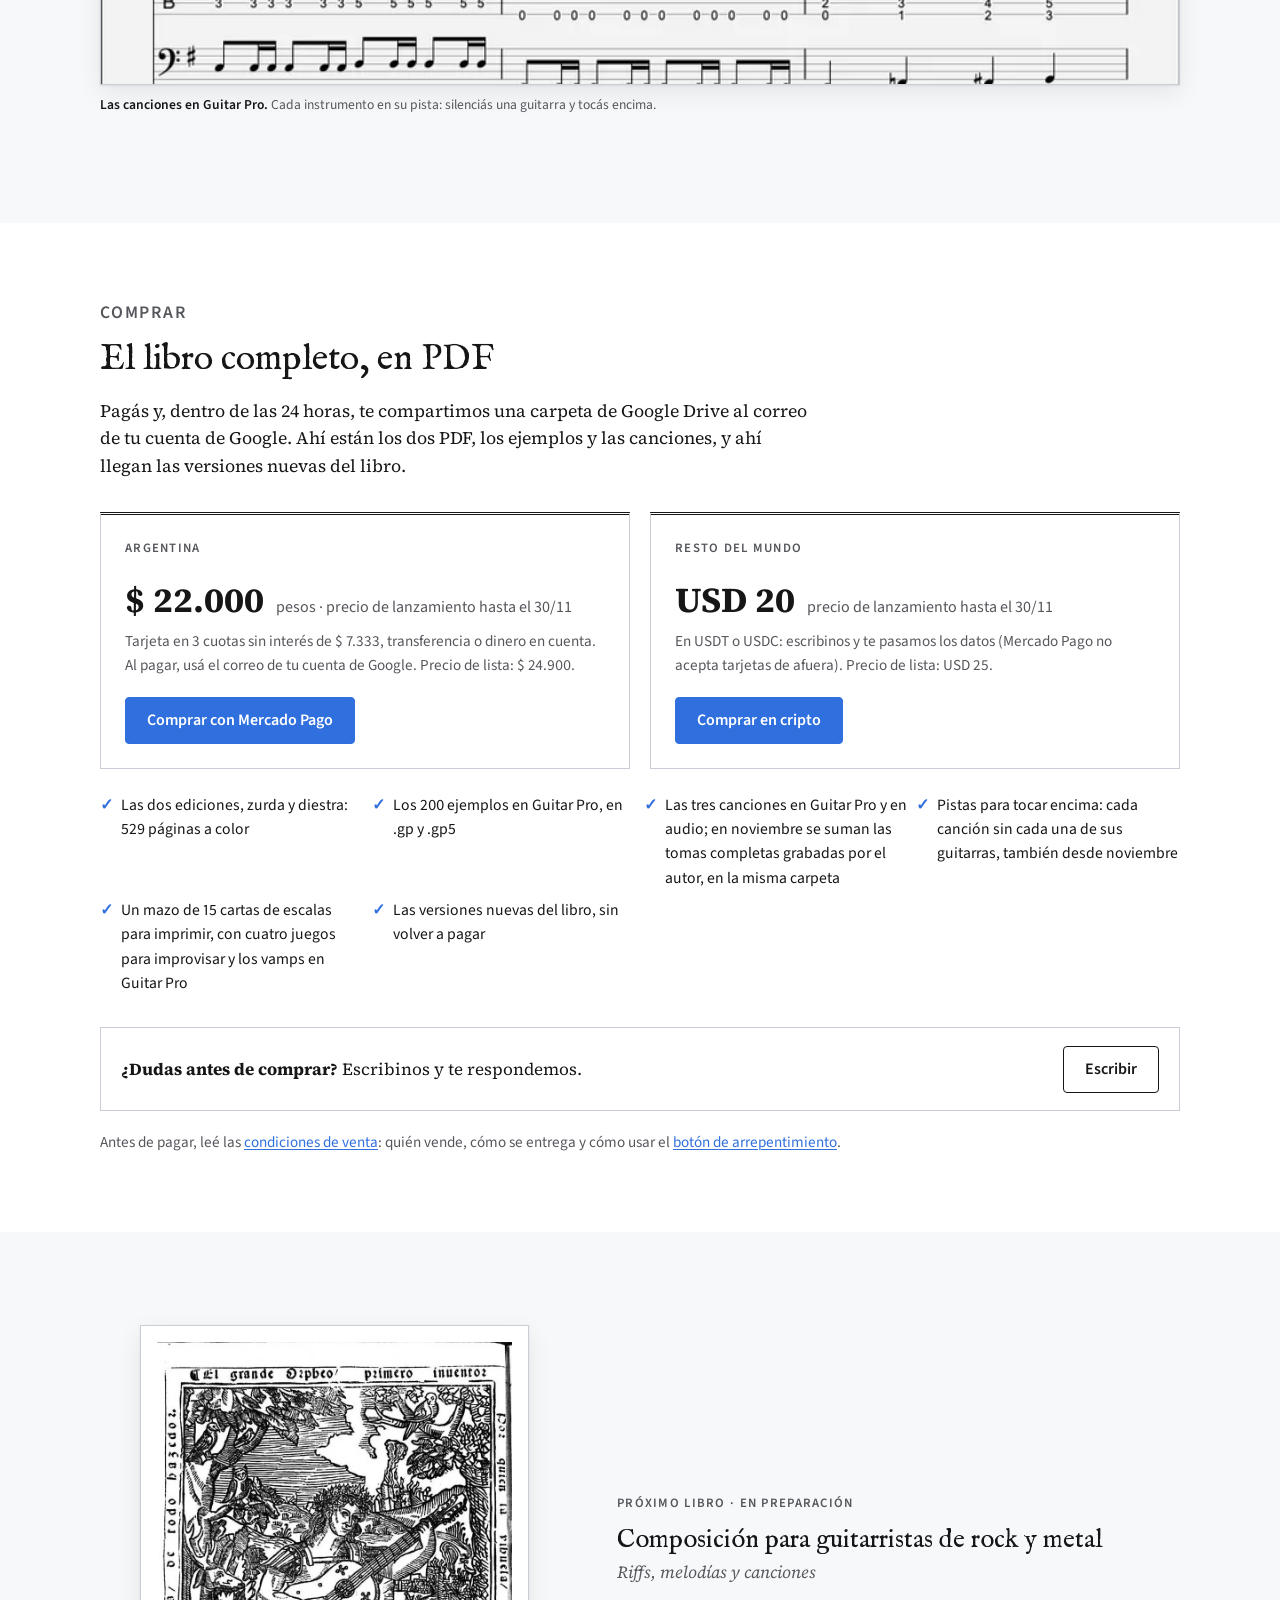
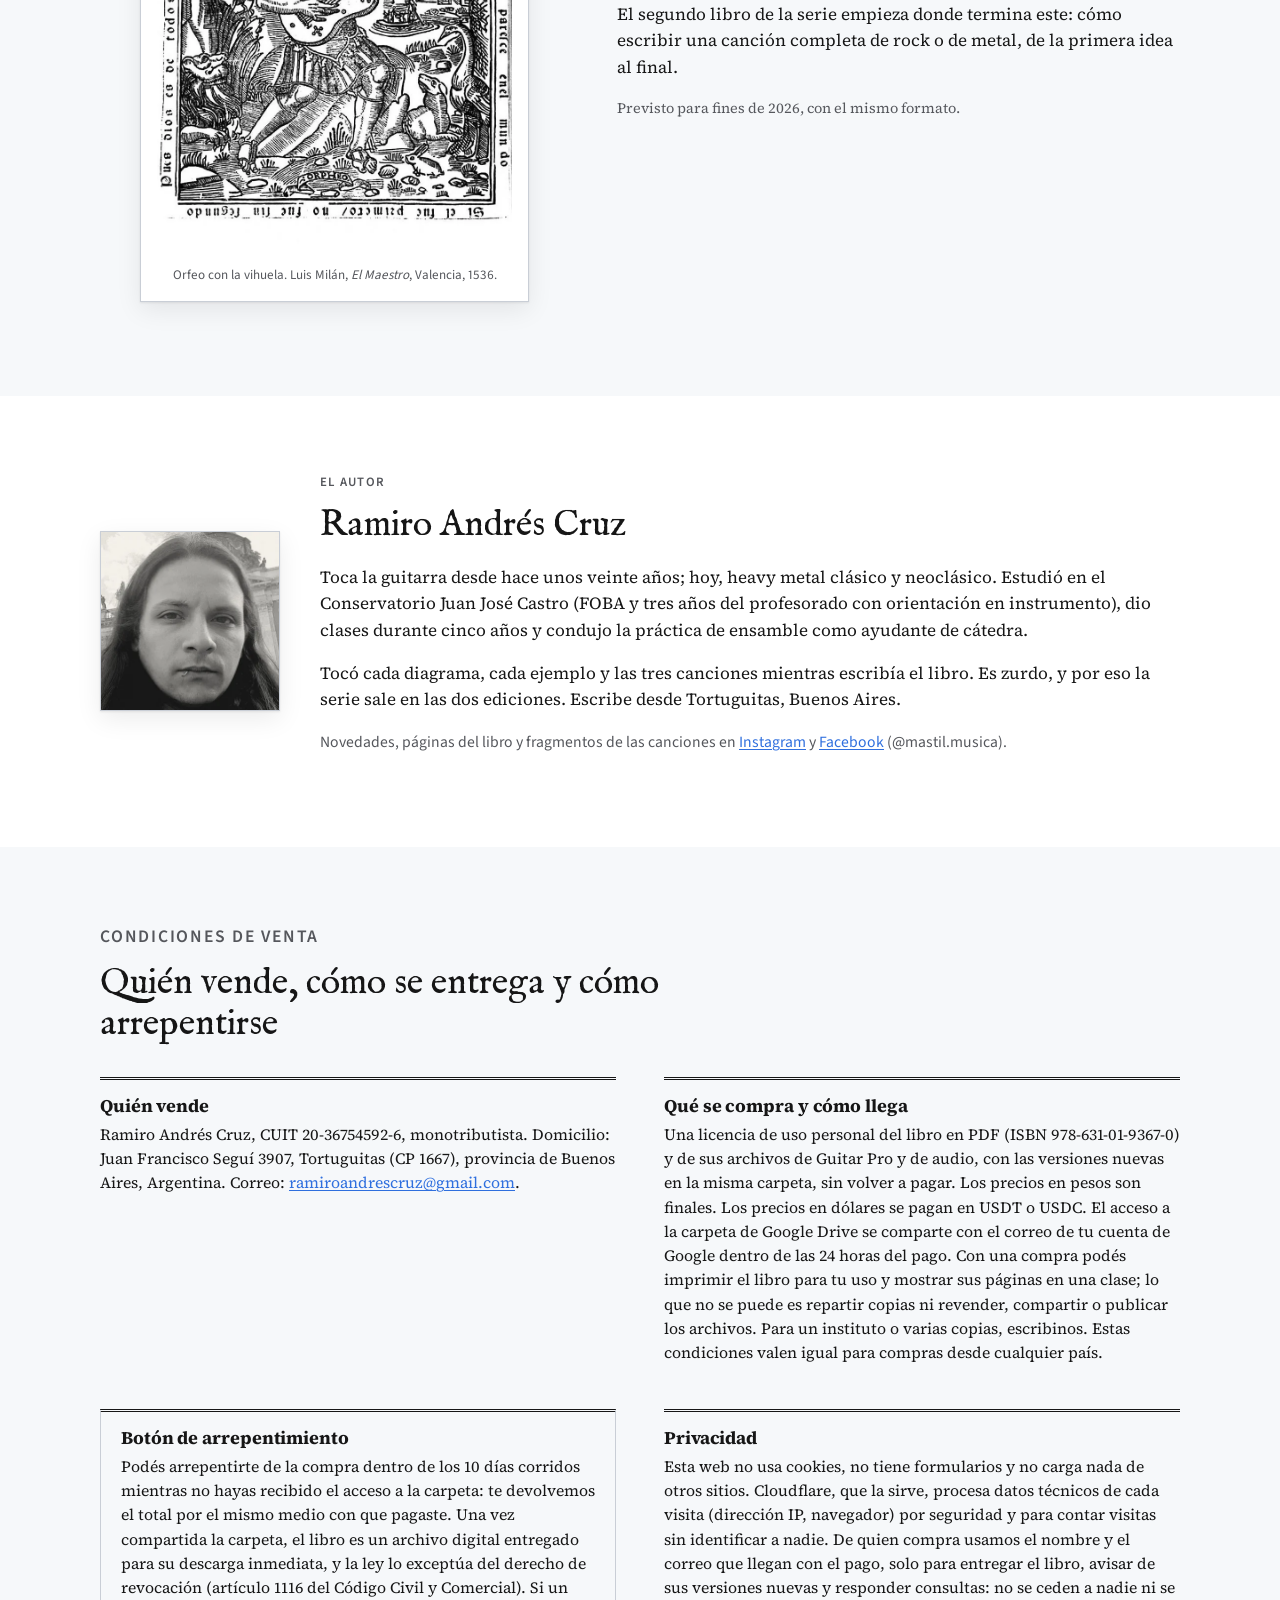
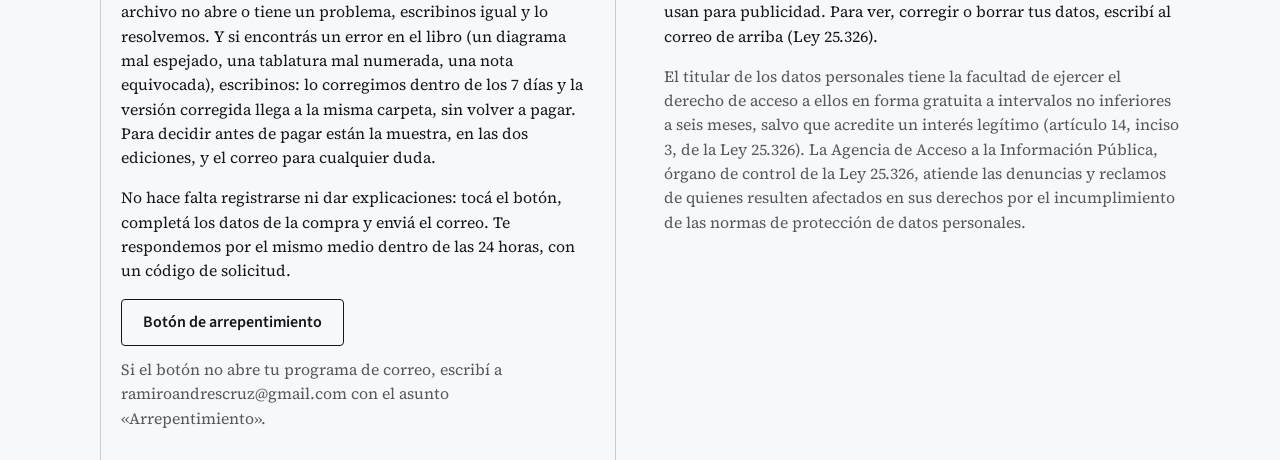
==== commit 7b5ce113: "Reproductor de Guitar Pro en el navegador (alphaTab) y ejemplos en .gp y .gp5 Co-Authored-By: Claude" ====
--- a/index.html
+++ b/index.html
@@ -136,7 +136,7 @@
     </div>
     <div class="tarjetas">
       <article class="tarjeta"><span class="icono">☞</span><h3>La forma y el color dicen algo</h3><p>En los diagramas de los modos, cada nota dice qué hace por su forma: cuadrado, reposo; rombo, color; círculo, paso <svg class="muestra-forma" viewBox="0 0 56 14" aria-hidden="true"><rect x="1" y="1" width="12" height="12" rx="2" fill="#2f6fde"/><polygon points="28,0 35,7 28,14 21,7" fill="#e8711c"/><circle cx="48" cy="7" r="4.5" fill="#2f6fde"/></svg>. Y el color dice de dónde viene. El catálogo de acordes tiene su propia leyenda.</p></article>
-      <article class="tarjeta"><span class="icono">♫</span><h3>200 ejemplos en Guitar Pro</h3><p>Cada ejemplo del libro está en el archivo, con el mismo número y con bajo y batería: para escucharlo, bajarle el tempo o tocar encima. También lo abren TuxGuitar y MuseScore, que son gratis.</p></article>
+      <article class="tarjeta"><span class="icono">♫</span><h3>200 ejemplos en Guitar Pro</h3><p>Cada ejemplo del libro está en el archivo, con el mismo número y con bajo y batería: para escucharlo, bajarle el tempo o tocar encima. Va en .gp y .gp5: lo abren Guitar Pro, TuxGuitar y MuseScore, que son gratis, o el <a href="reproductor/">reproductor de esta web</a>, sin instalar nada.</p></article>
       <article class="tarjeta"><span class="icono">↻</span><h3>Edición zurda y diestra</h3><p>Vienen las dos. En la zurda, todos los diagramas van espejados, para guitarra de zurdo. El autor es zurdo y escribe en esa edición. Mirá la <a href="muestra/armonia-muestra-zurda-v26.pdf">muestra zurda</a>.</p></article>
       <article class="tarjeta"><span class="icono">✍</span><h3>Pentagrama y tablatura</h3><p>Cada ejemplo va en los dos, con el acorde arriba y los grados abajo.</p></article>
     </div>
@@ -230,7 +230,7 @@
     </div>
     <ul class="incluye">
       <li>Las dos ediciones, zurda y diestra: 529 páginas a color</li>
-      <li>Los 200 ejemplos en Guitar Pro</li>
+      <li>Los 200 ejemplos en Guitar Pro, en .gp y .gp5</li>
       <li>Las tres canciones en Guitar Pro y en audio; en noviembre se suman las tomas completas grabadas por el autor, en la misma carpeta</li>
       <li>Pistas para tocar encima: cada canción sin cada una de sus guitarras, también desde noviembre</li>
       <li>Un mazo de 15 cartas de escalas para imprimir, con cuatro juegos para improvisar y los vamps en Guitar Pro</li>
--- a/styles.css
+++ b/styles.css
@@ -138,6 +138,7 @@
 .datos { list-style: none; padding: 0; margin: 1.25rem 0 1.75rem; display: grid; gap: .45rem .75rem; grid-template-columns: repeat(auto-fit, minmax(230px, 1fr)); font-family: var(--sans); font-size: .98rem; }
 .datos li { display: flex; gap: .55rem; align-items: baseline; }
 .datos li::before { content: "❦"; font-family: var(--simbolos); font-size: .85em; color: var(--tinta-2); flex: none; }
+#gracias .datos { grid-template-columns: 1fr; max-width: 44em; gap: .7rem; }   /* /gracias/: una sola columna, es una lista de pasos */
 .acciones { display: flex; flex-wrap: wrap; gap: .75rem; align-items: center; }
 .acciones .nota { font-family: var(--sans); font-size: .9rem; color: var(--tinta-2); flex-basis: 100%; margin: .25rem 0 0; }
 
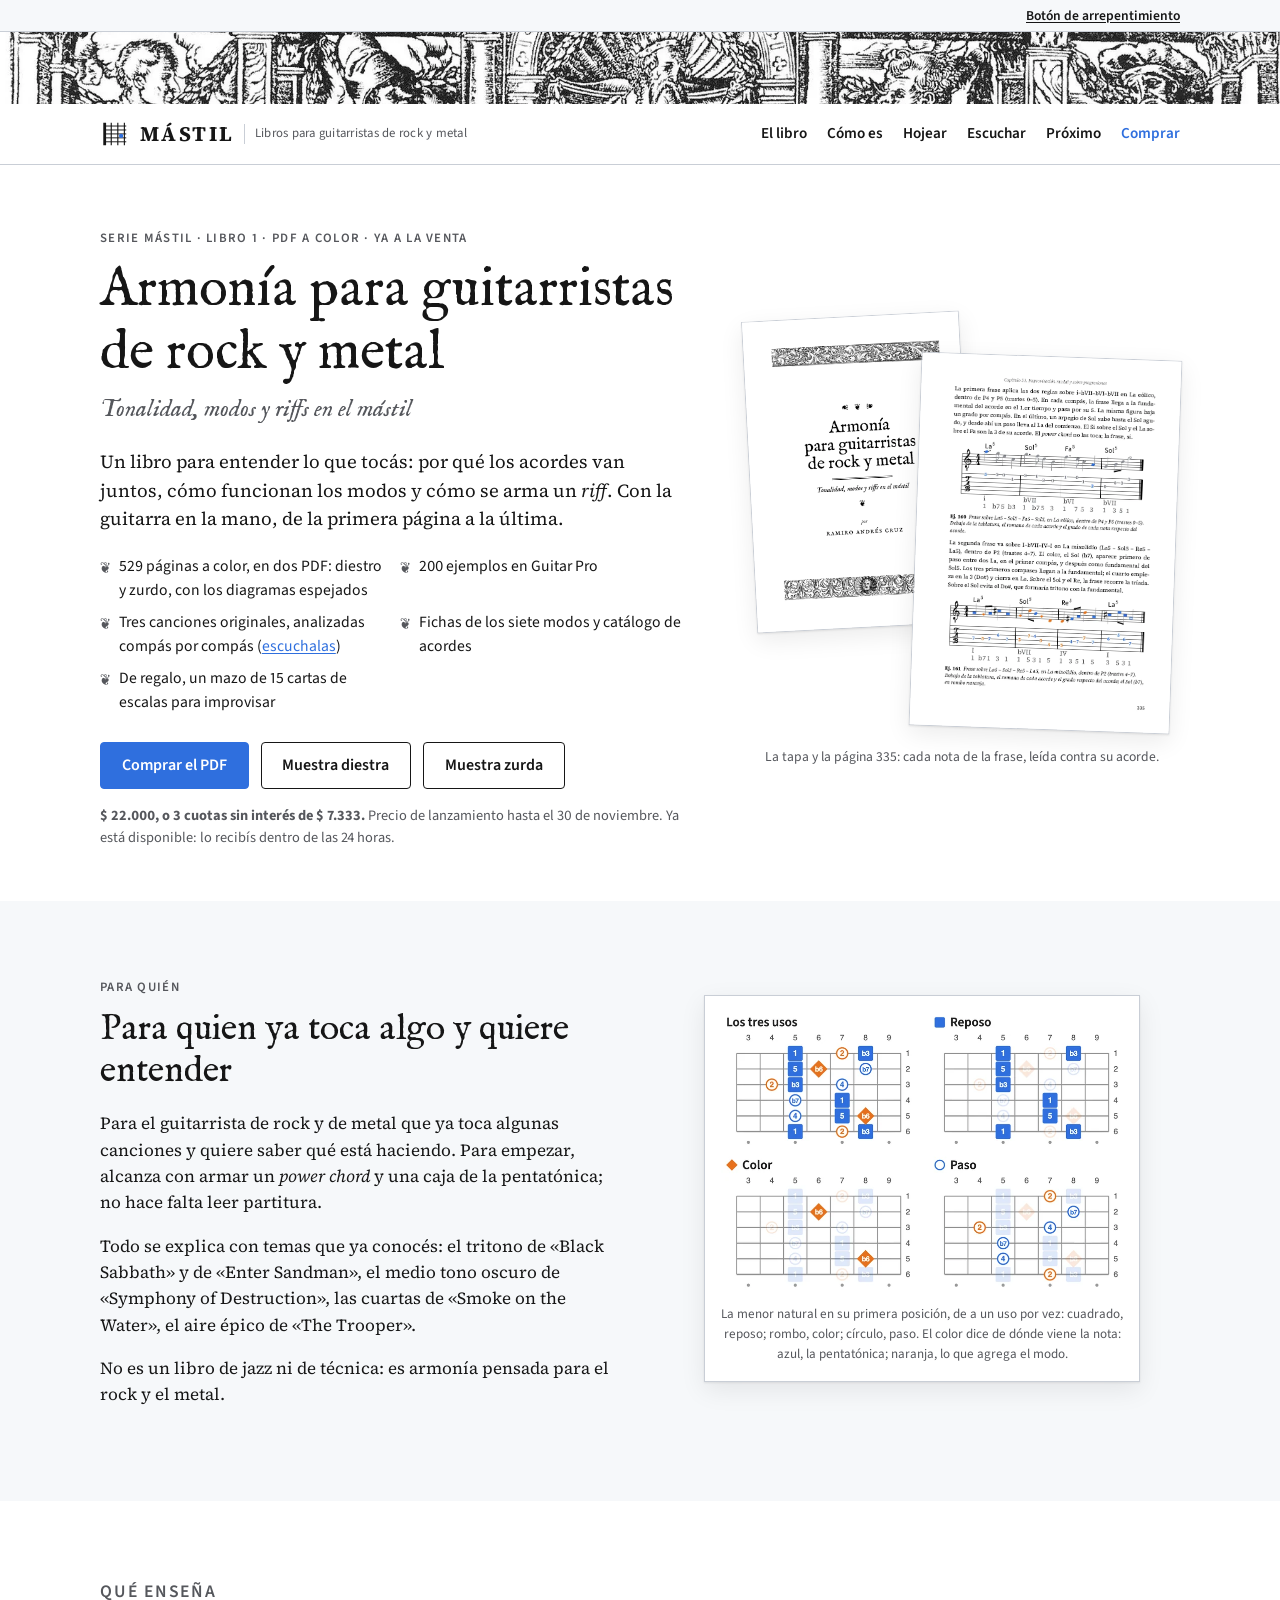
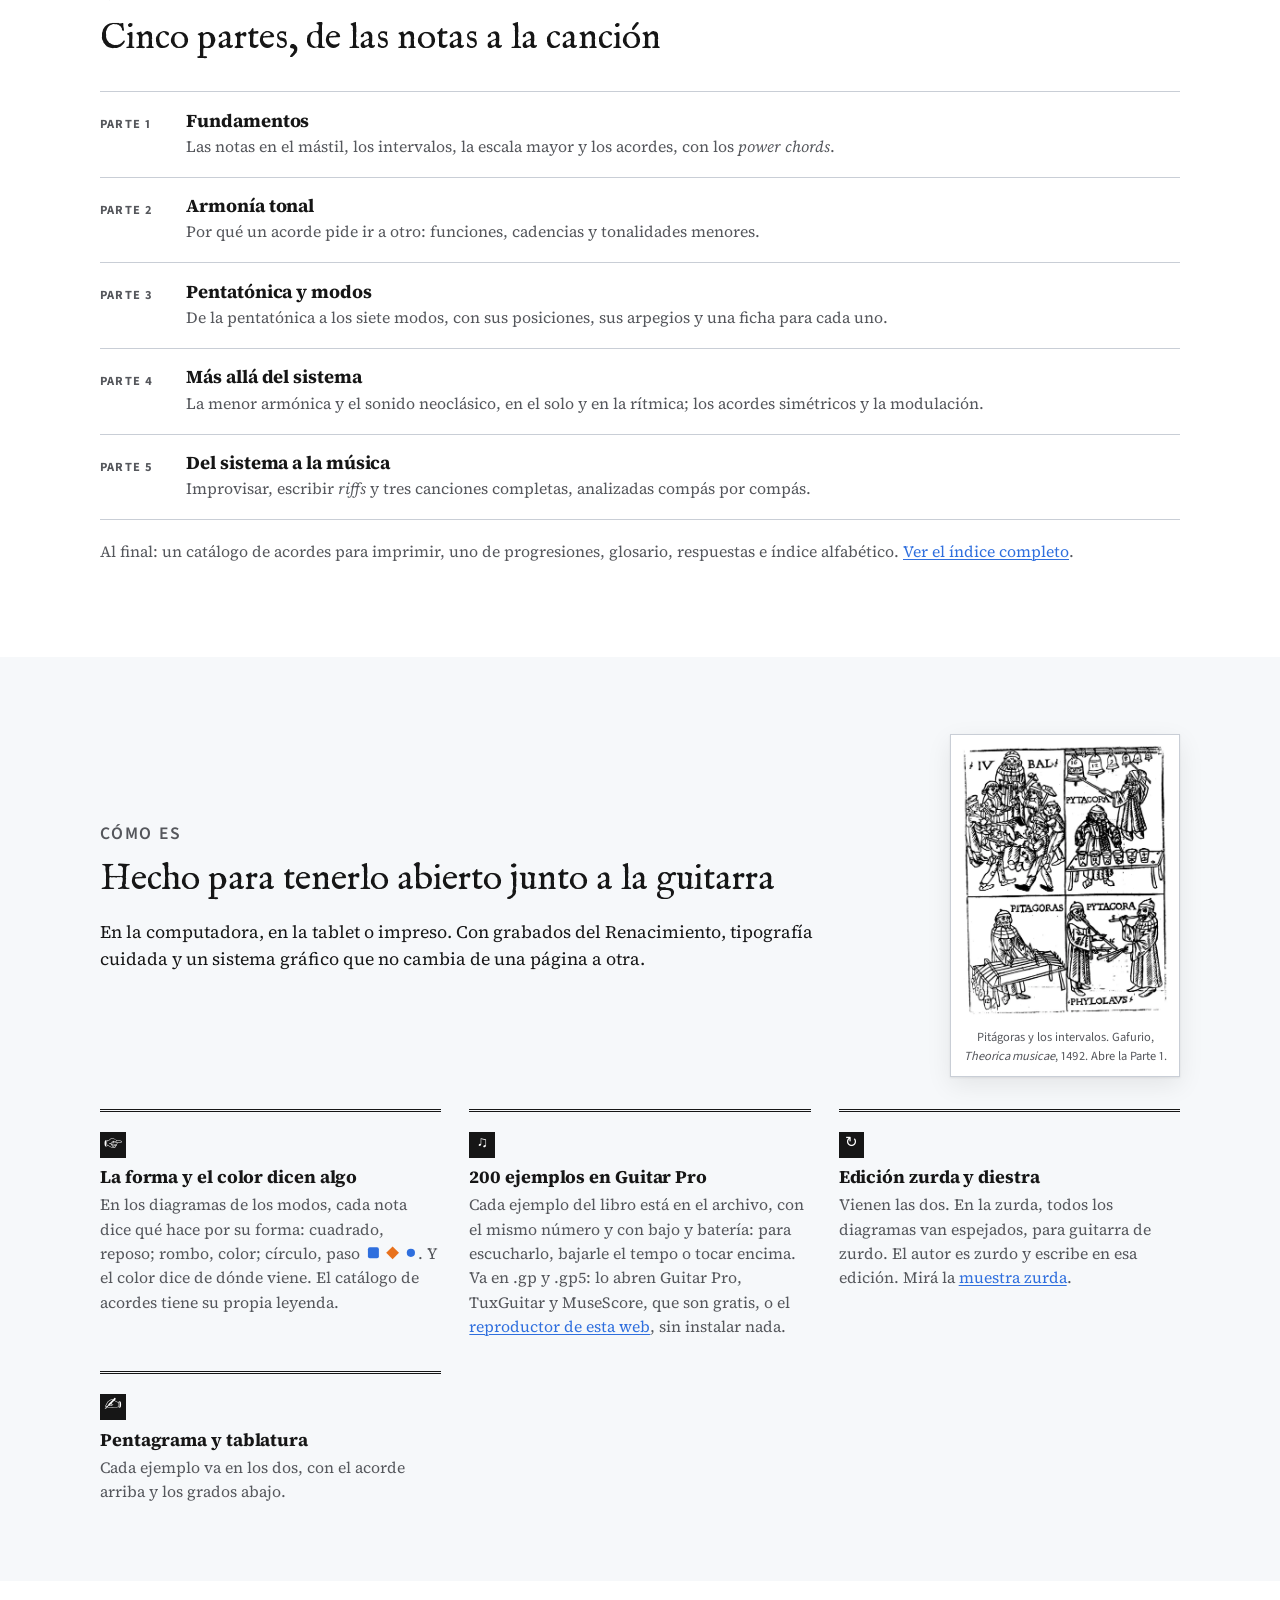
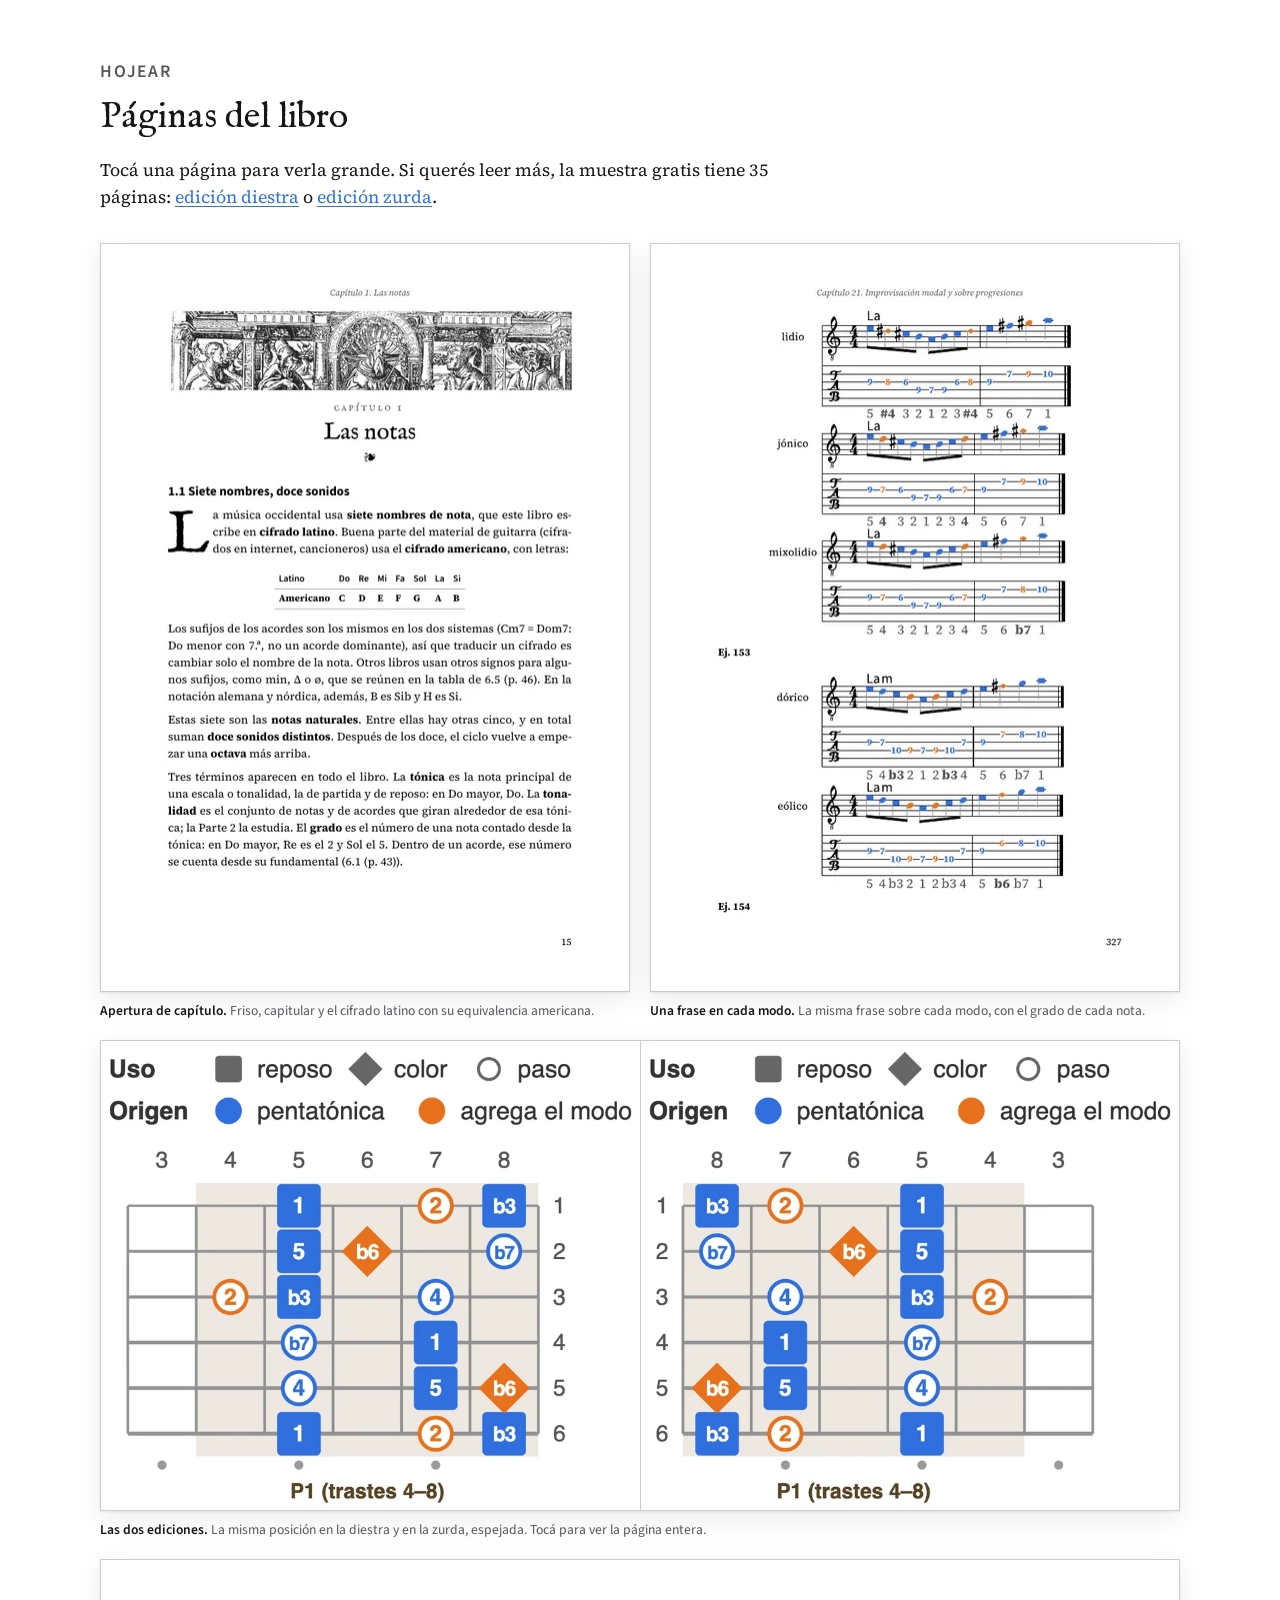
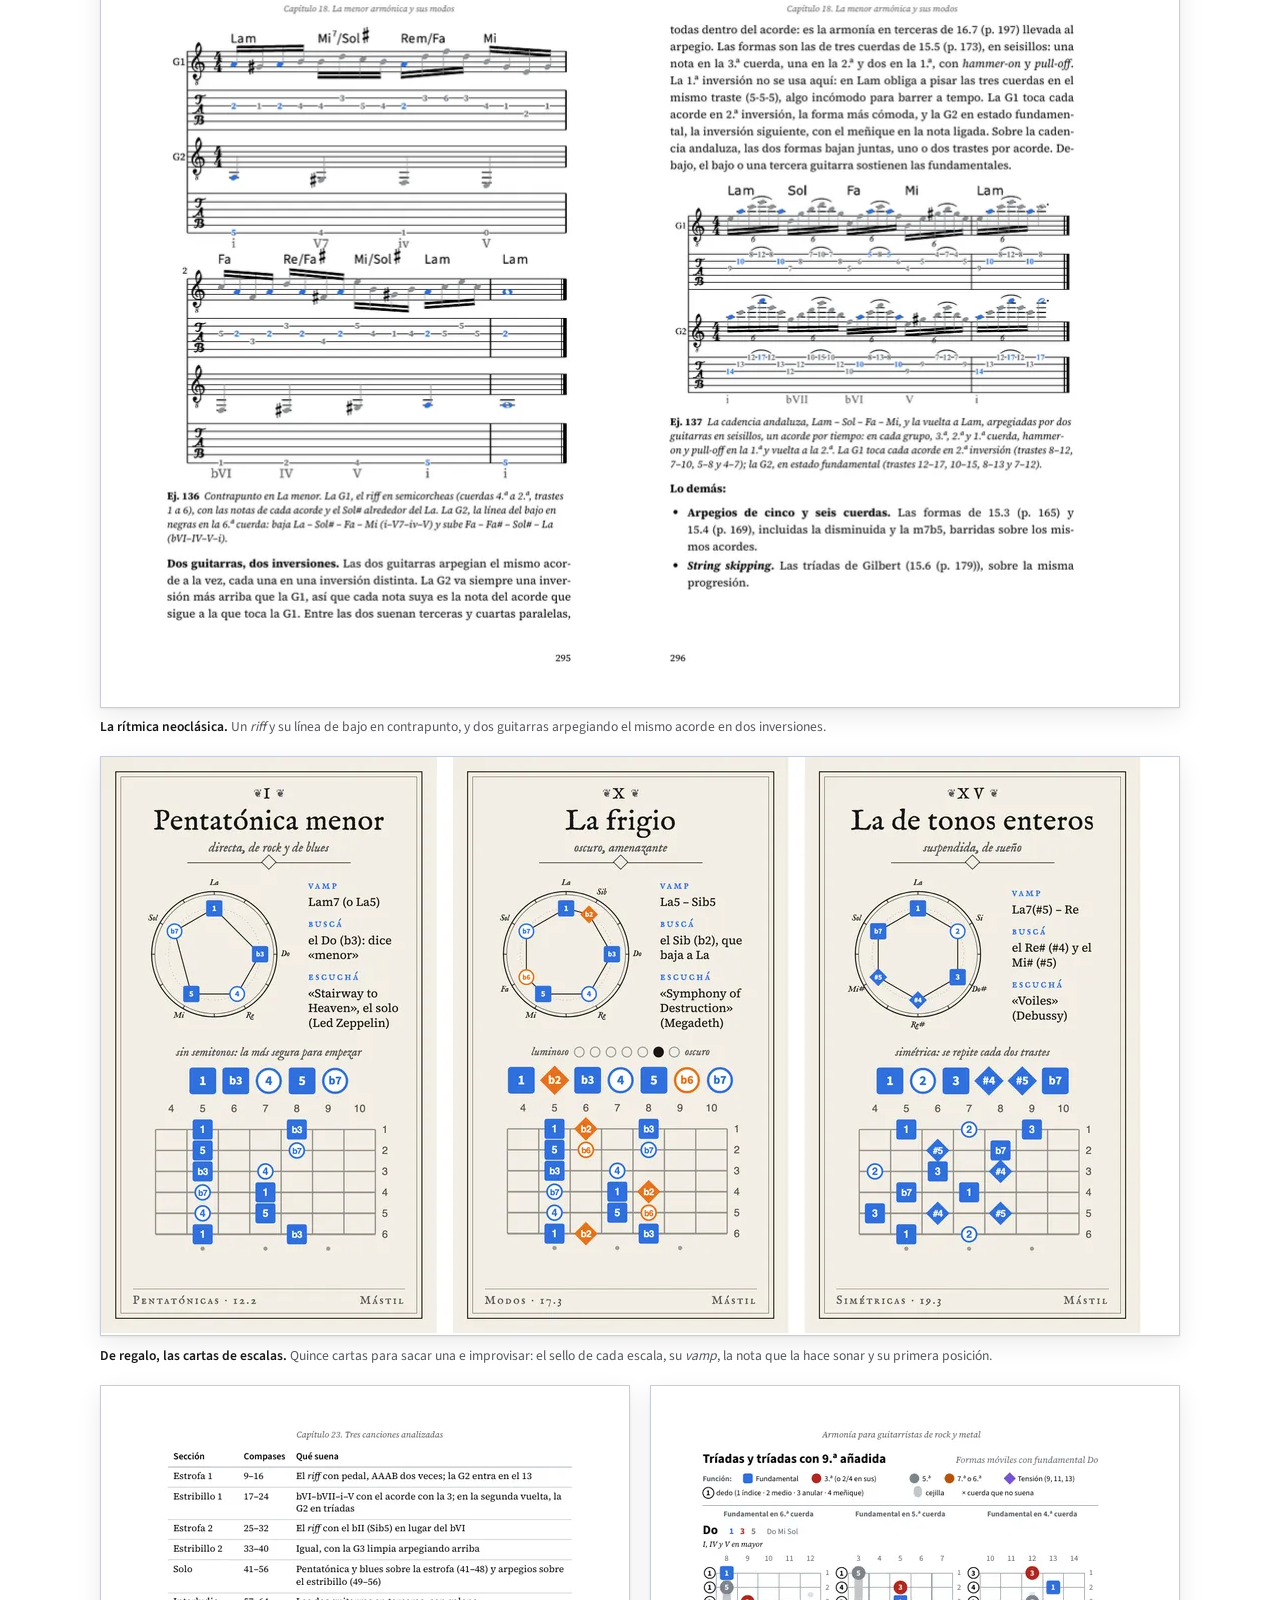
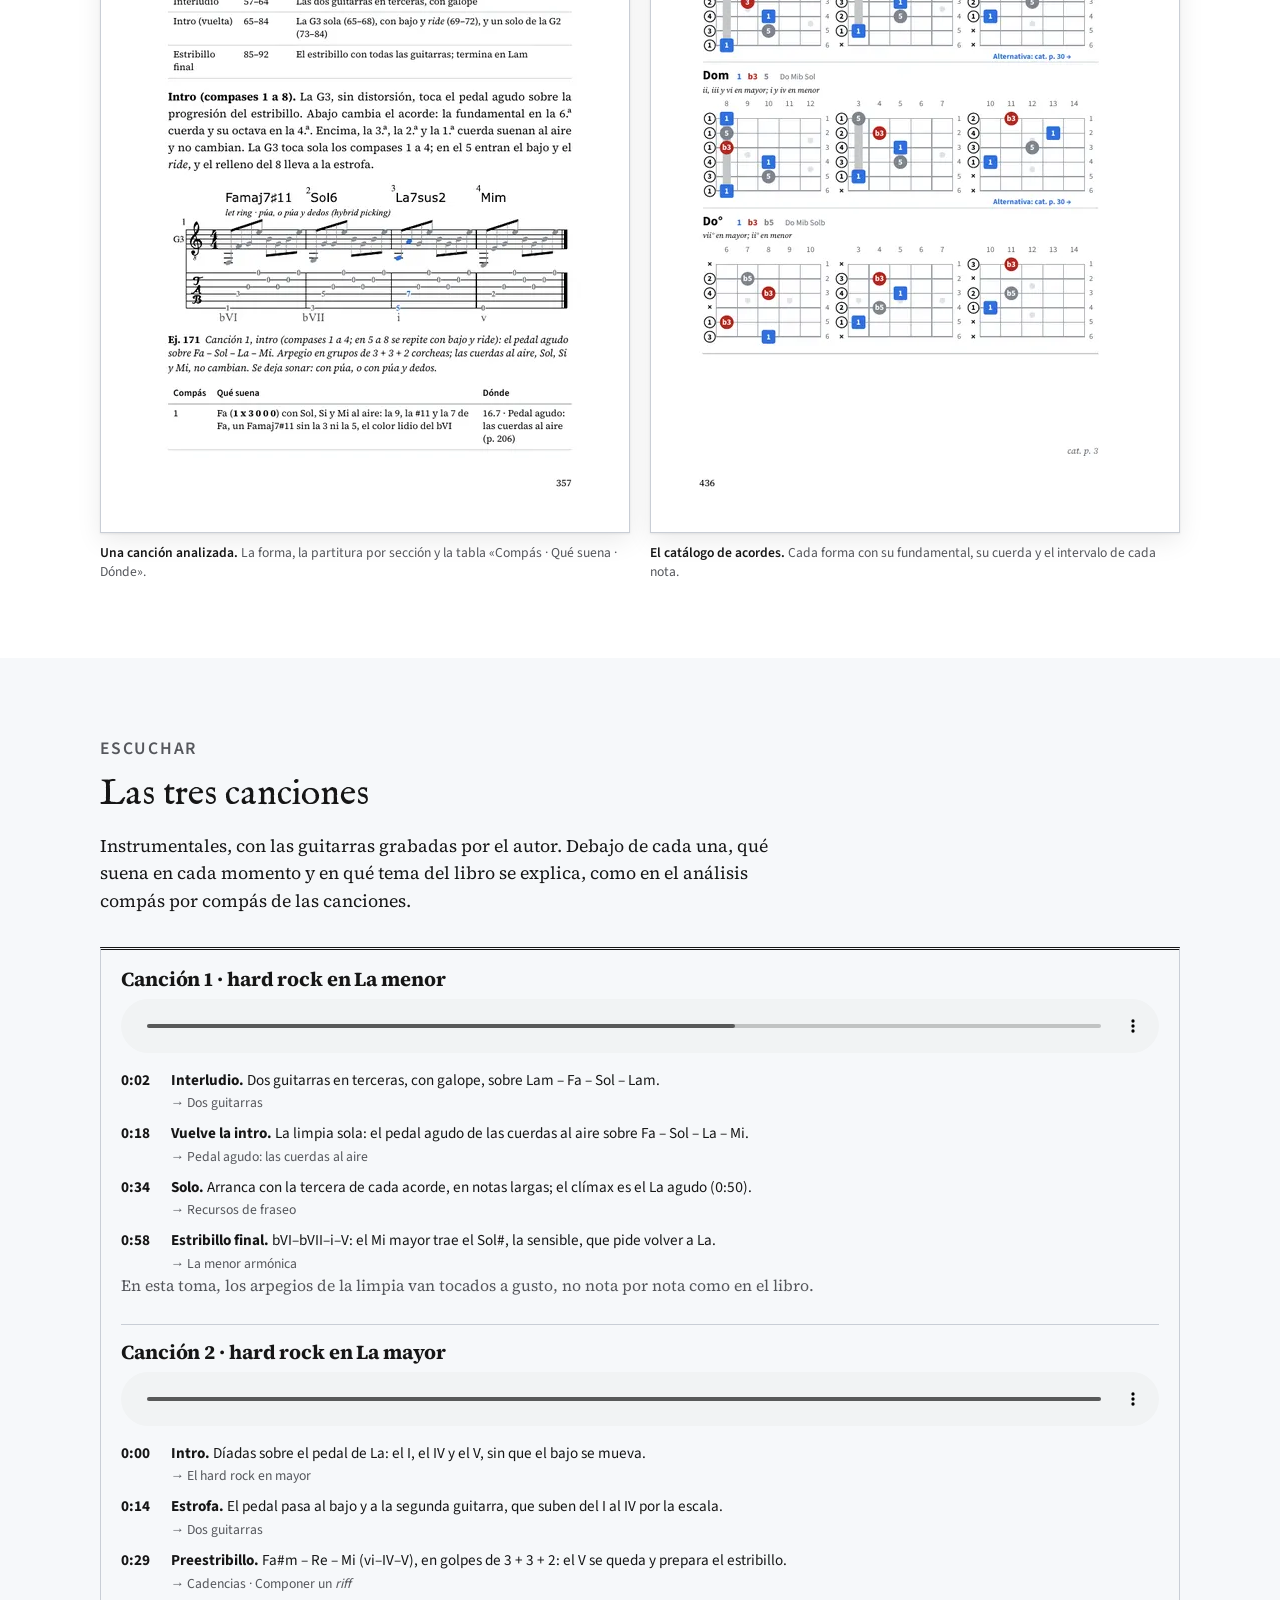
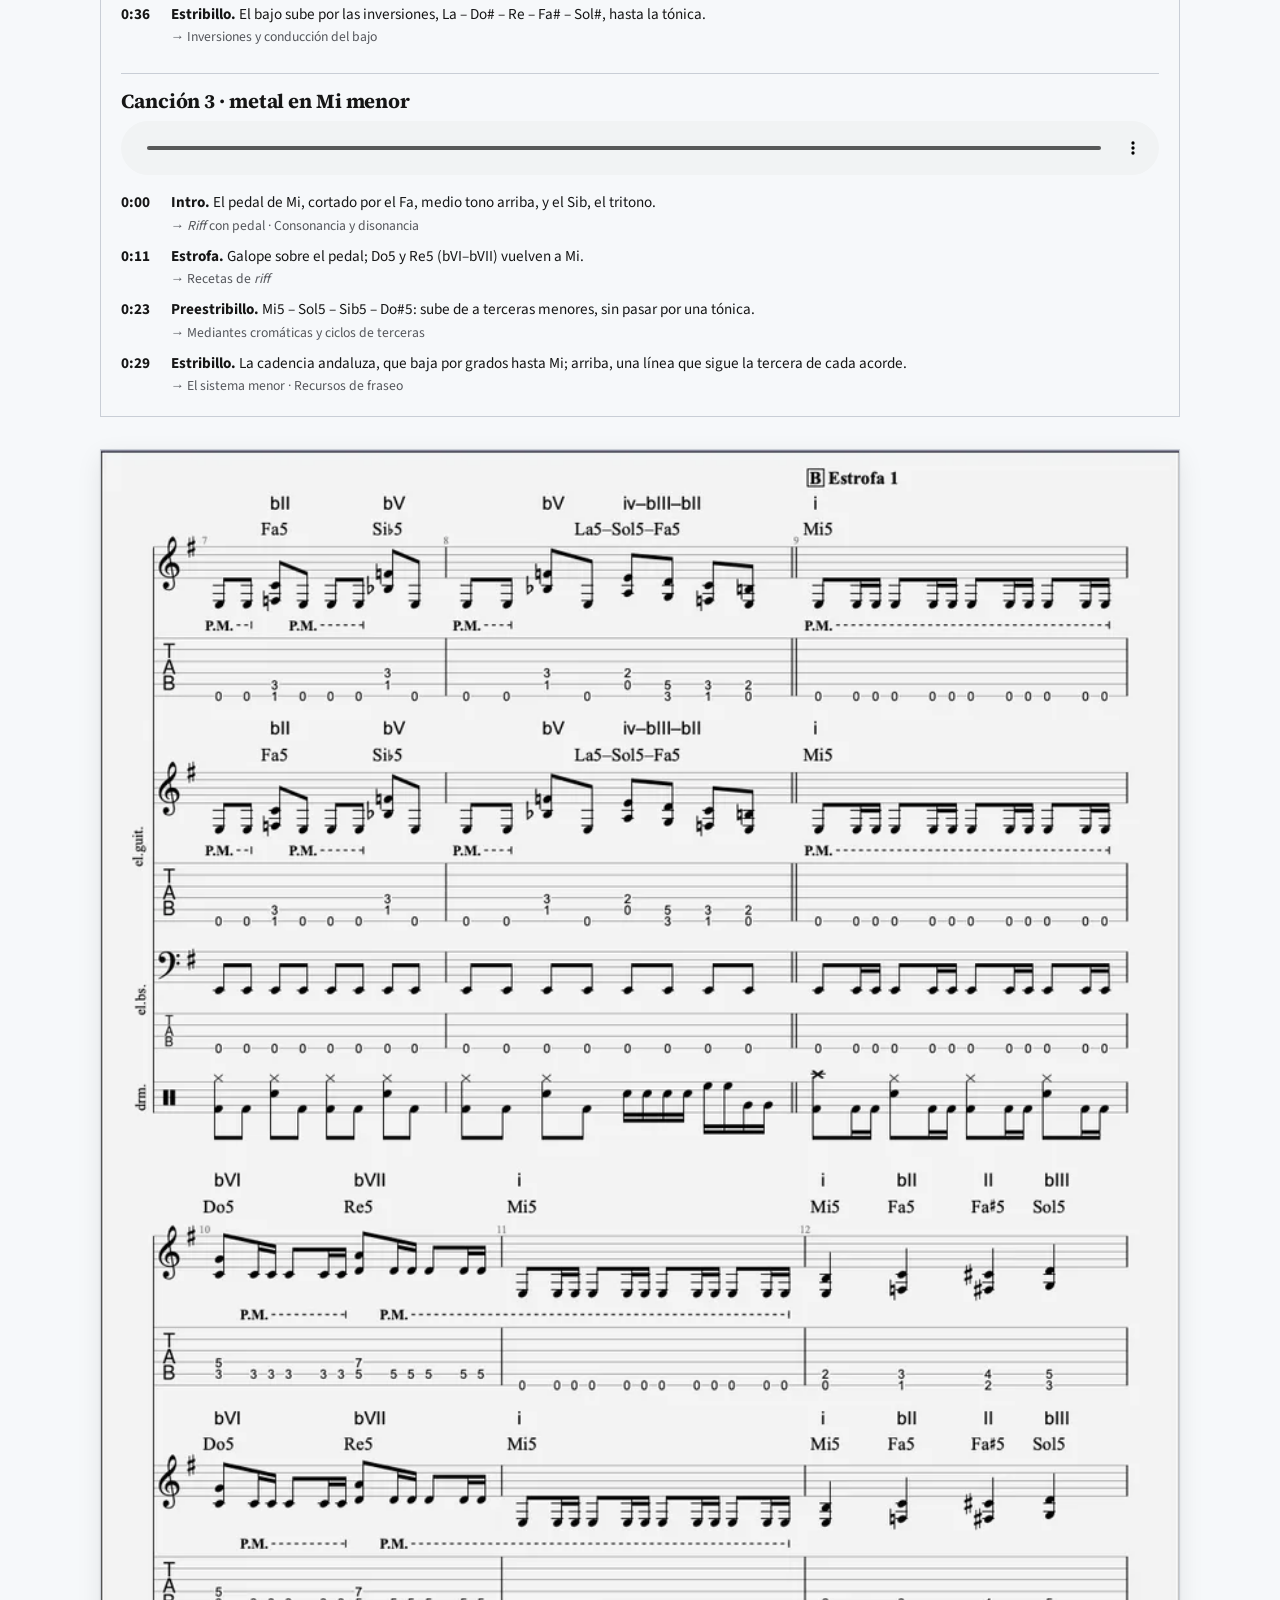
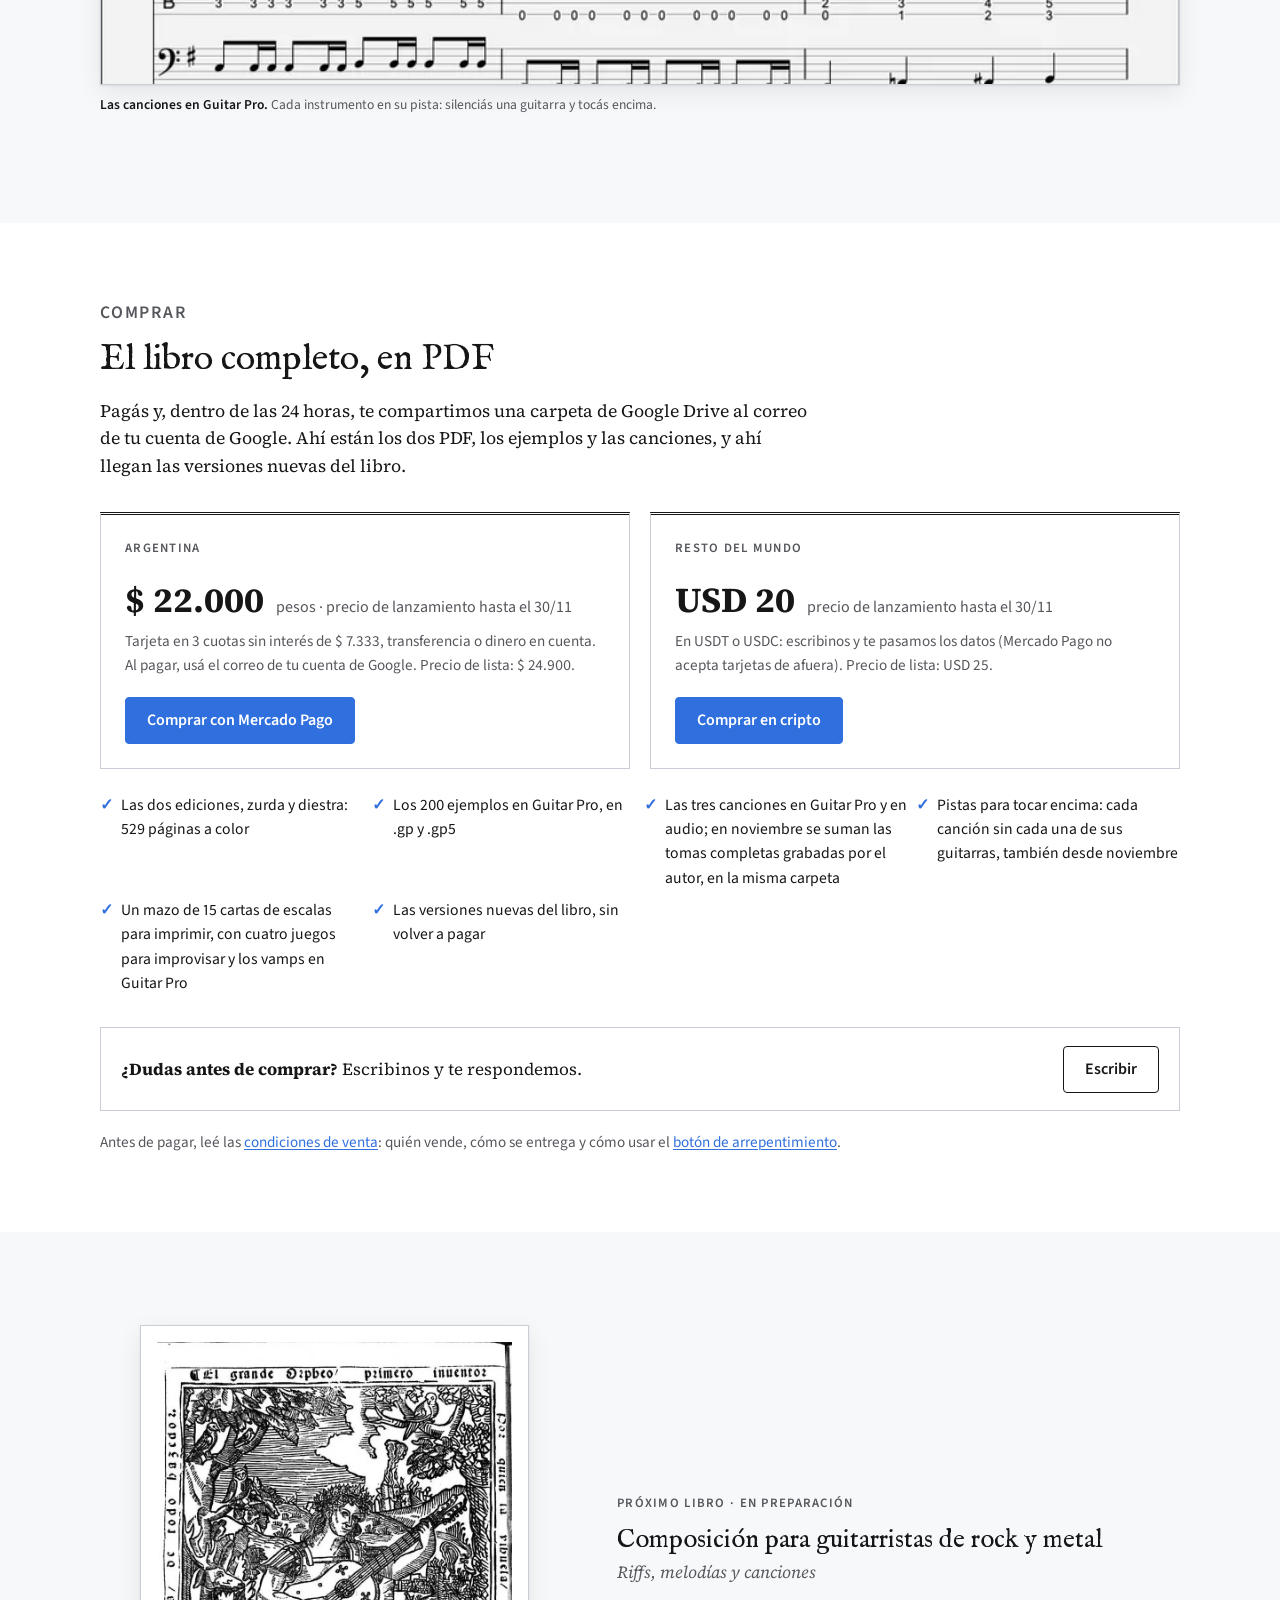
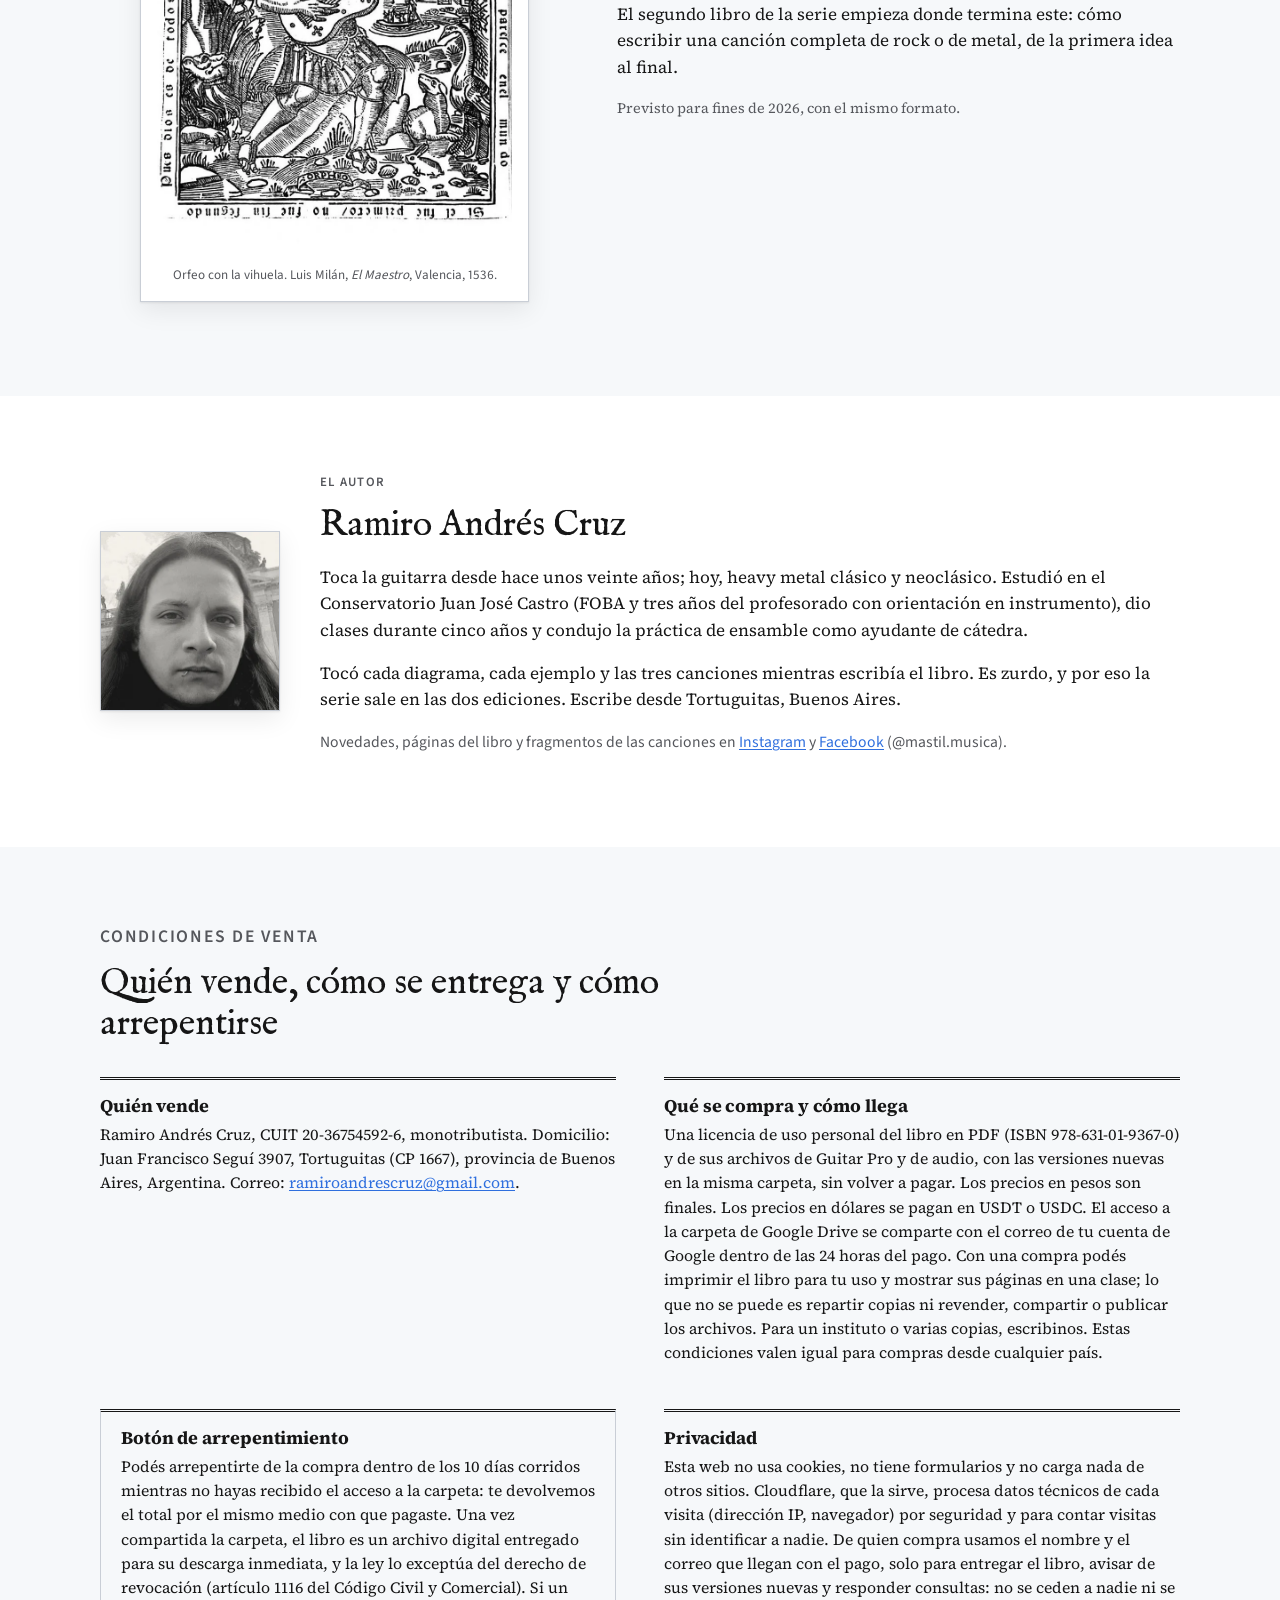
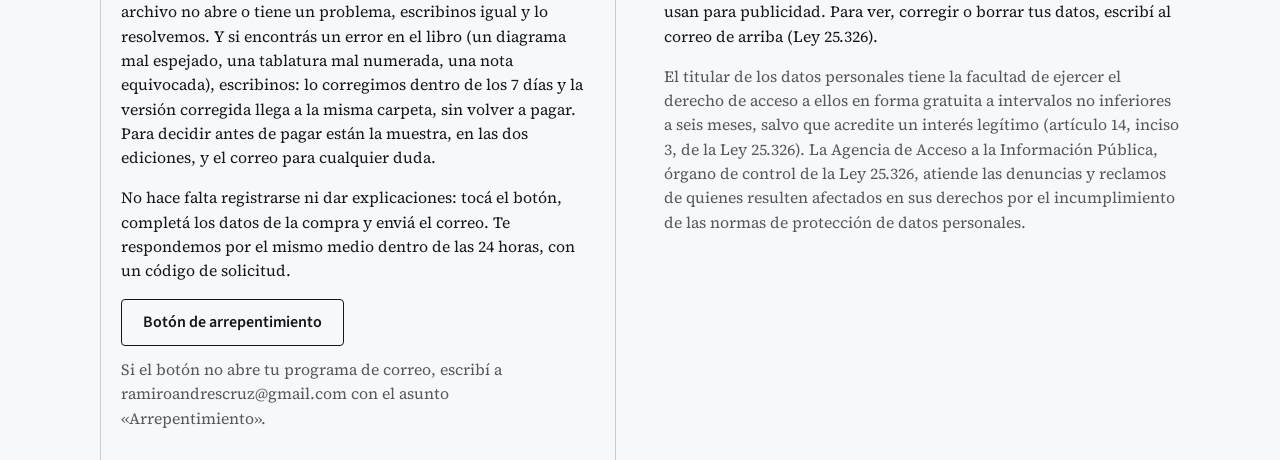
==== commit 9e336f4b: "Botón de compra: preferencias de Checkout Pro con retorno a /gracias/ (lanzamiento y lista) Co-Autho" ====
--- a/index.html
+++ b/index.html
@@ -218,8 +218,8 @@
         <p class="etiqueta">Argentina</p>
         <p class="importe">$ 22.000 <small>pesos · precio de lanzamiento hasta el 30/11</small></p>
         <p class="medio">Tarjeta en 3 cuotas sin interés de $ 7.333, transferencia o dinero en cuenta. Al pagar, usá el correo de tu cuenta de Google. Precio de lista: $ 24.900.</p>
-        <!-- Links de pago de Mercado Pago: lanzamiento https://mpago.li/12UKNwS ($ 22.000) · lista https://mpago.li/2BBXz8g ($ 24.900). -->
-        <a class="boton primario" href="https://mpago.li/12UKNwS" rel="noopener" data-lista="https://mpago.li/2BBXz8g">Comprar con Mercado Pago</a>
+        <!-- Preferencias de Checkout Pro creadas por la API (herramientas/crear_links_mp.py, 2026-11-04), con retorno a /gracias/: lanzamiento ($ 22.000, hasta el 30/11) y lista ($ 24.900, desde el 1/12; data-lista). Los links viejos del panel: https://mpago.li/12UKNwS y https://mpago.li/2BBXz8g. -->
+        <a class="boton primario" href="https://www.mercadopago.com.ar/checkout/v1/redirect?pref_id=211154682-56024e25-966d-47a4-b05f-3b343bdb47bb" rel="noopener" data-lista="https://www.mercadopago.com.ar/checkout/v1/redirect?pref_id=211154682-1ca02082-1271-40a8-9e12-43ca49457d73">Comprar con Mercado Pago</a>
       </article>
       <article class="precio" id="precio-exterior">
         <p class="etiqueta">Resto del mundo</p>
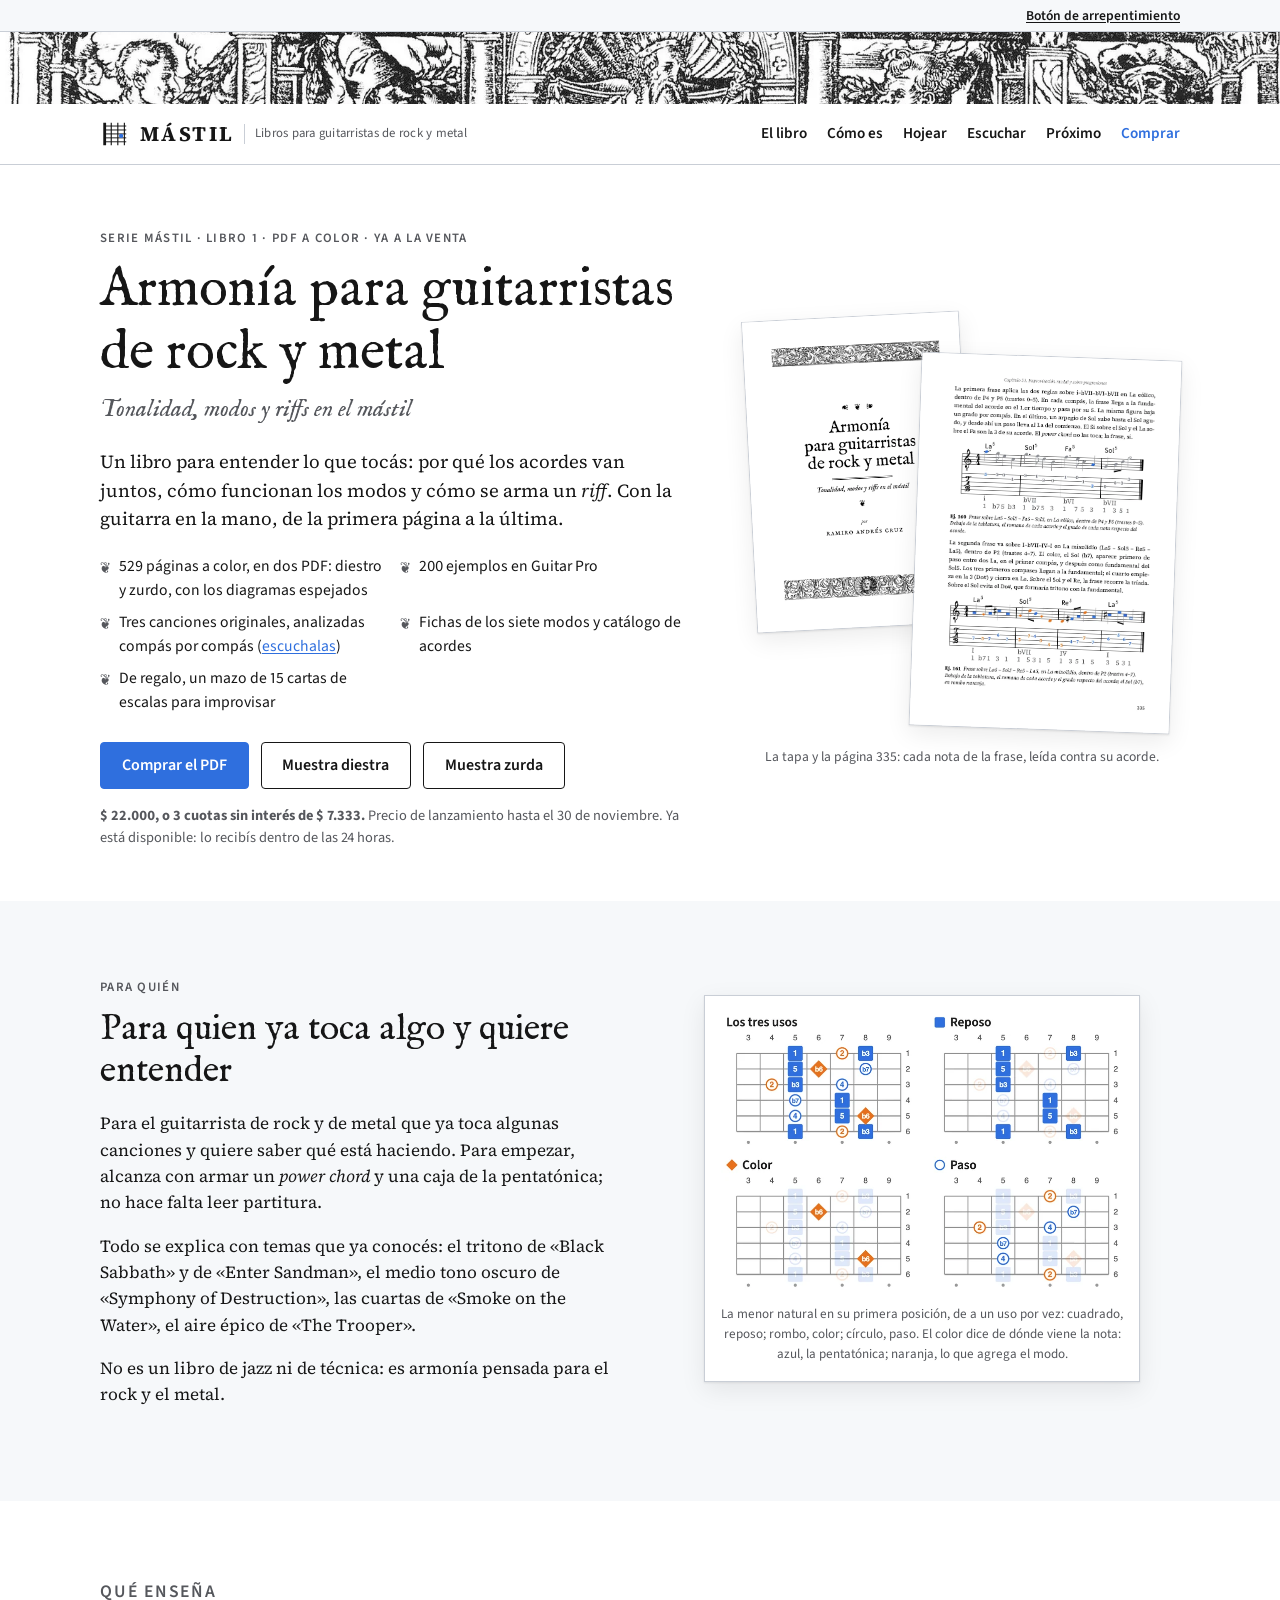
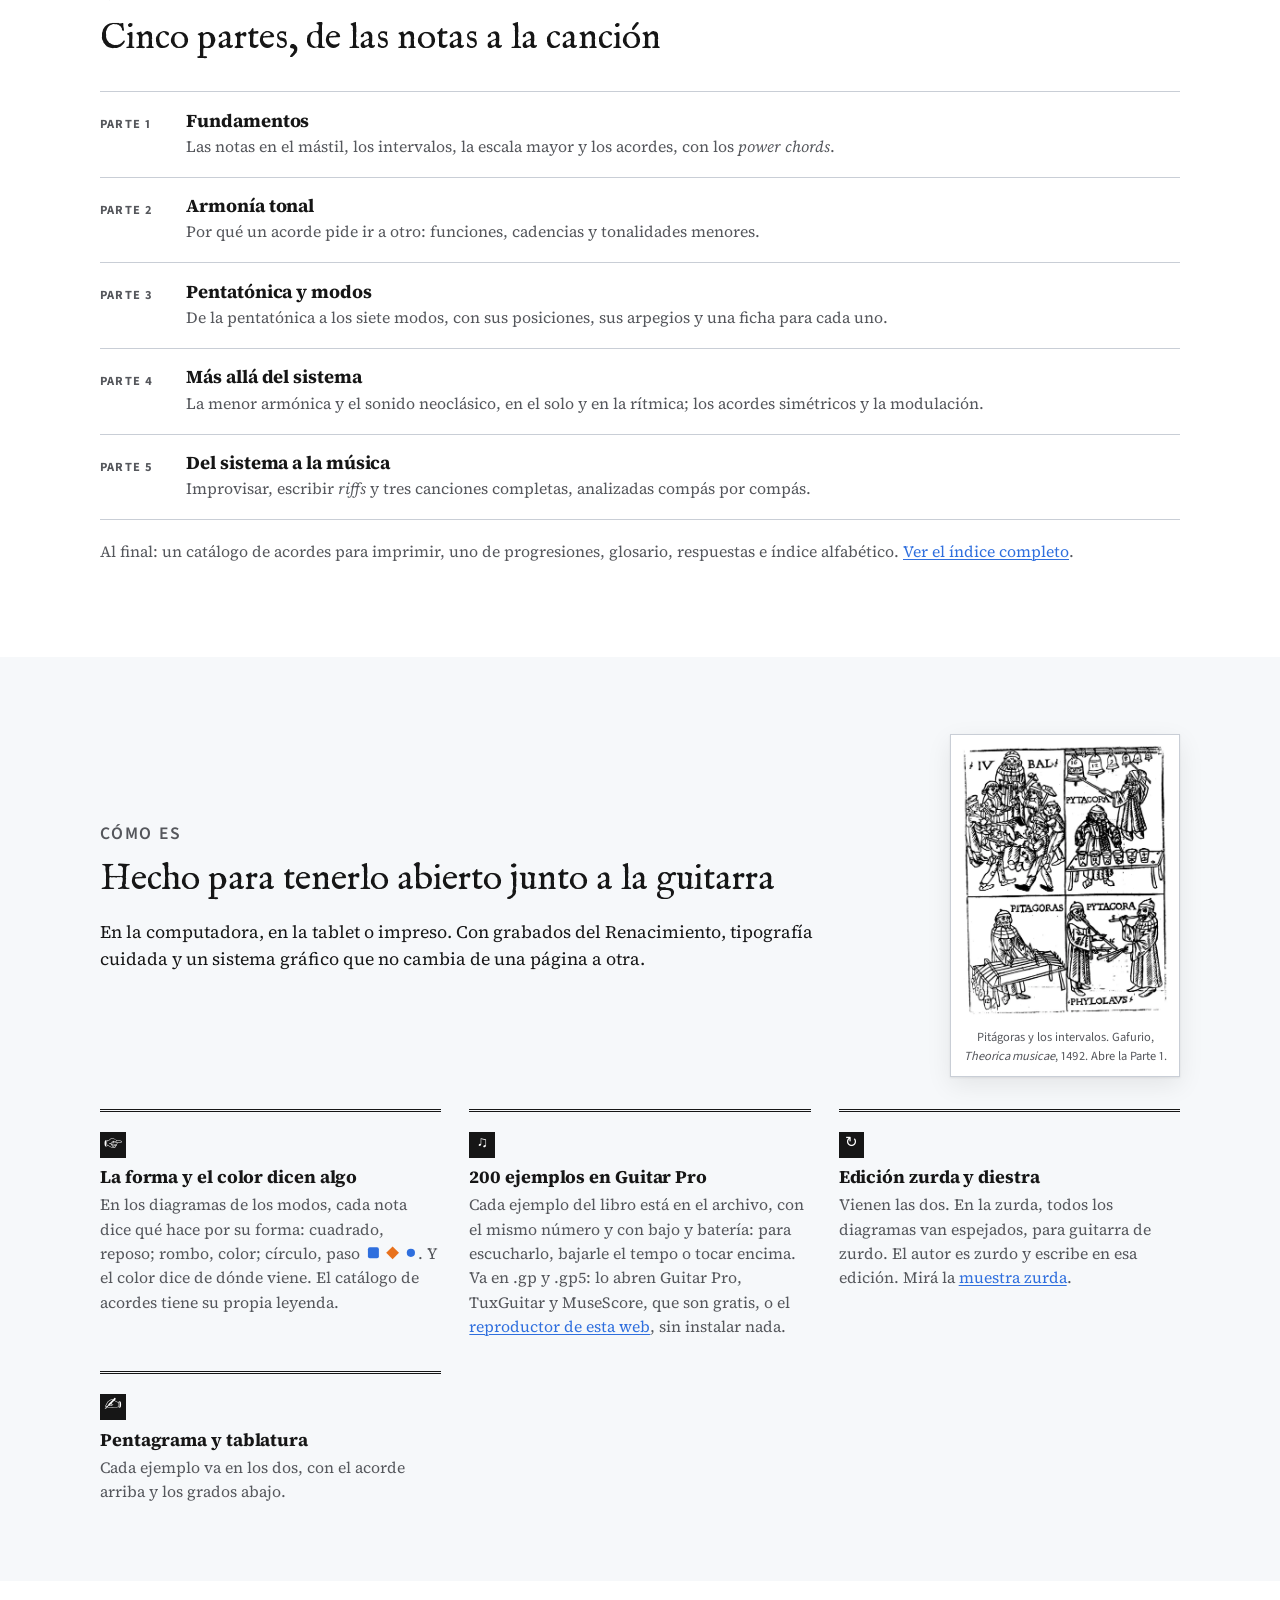
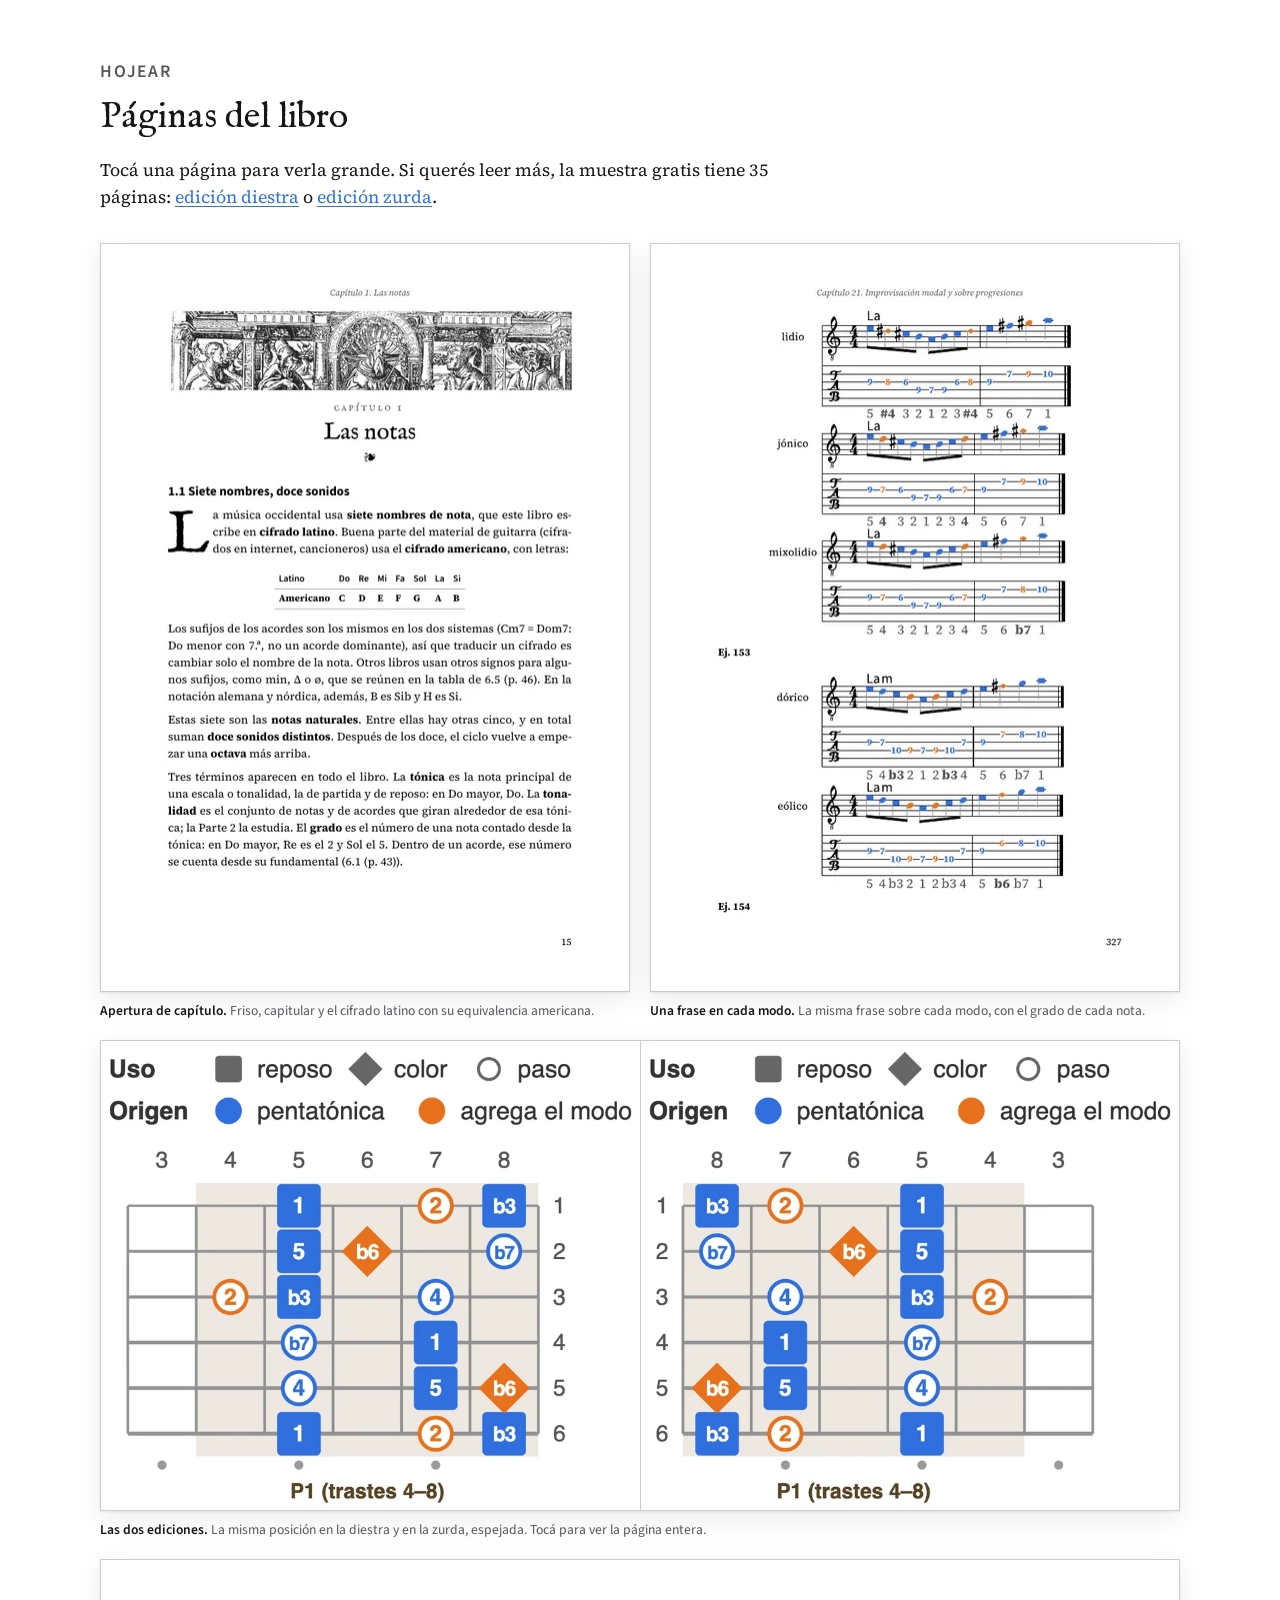
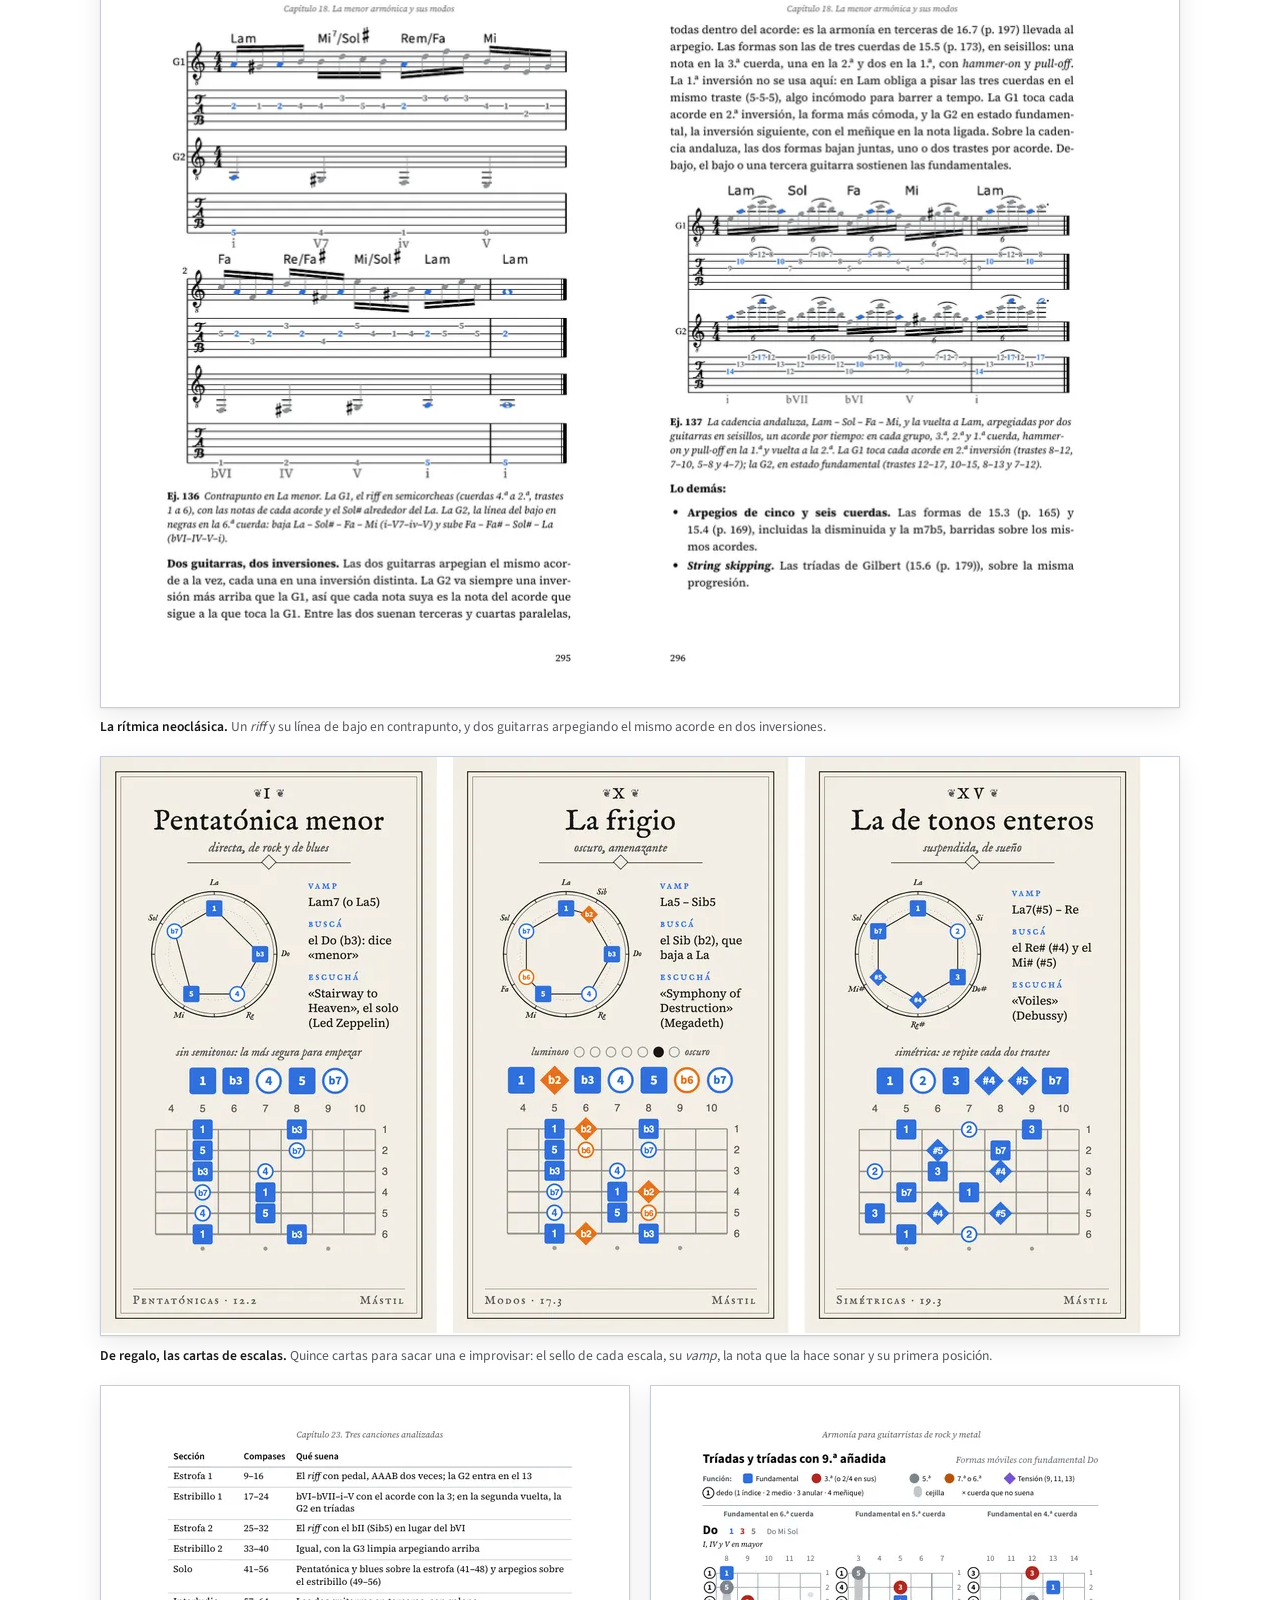
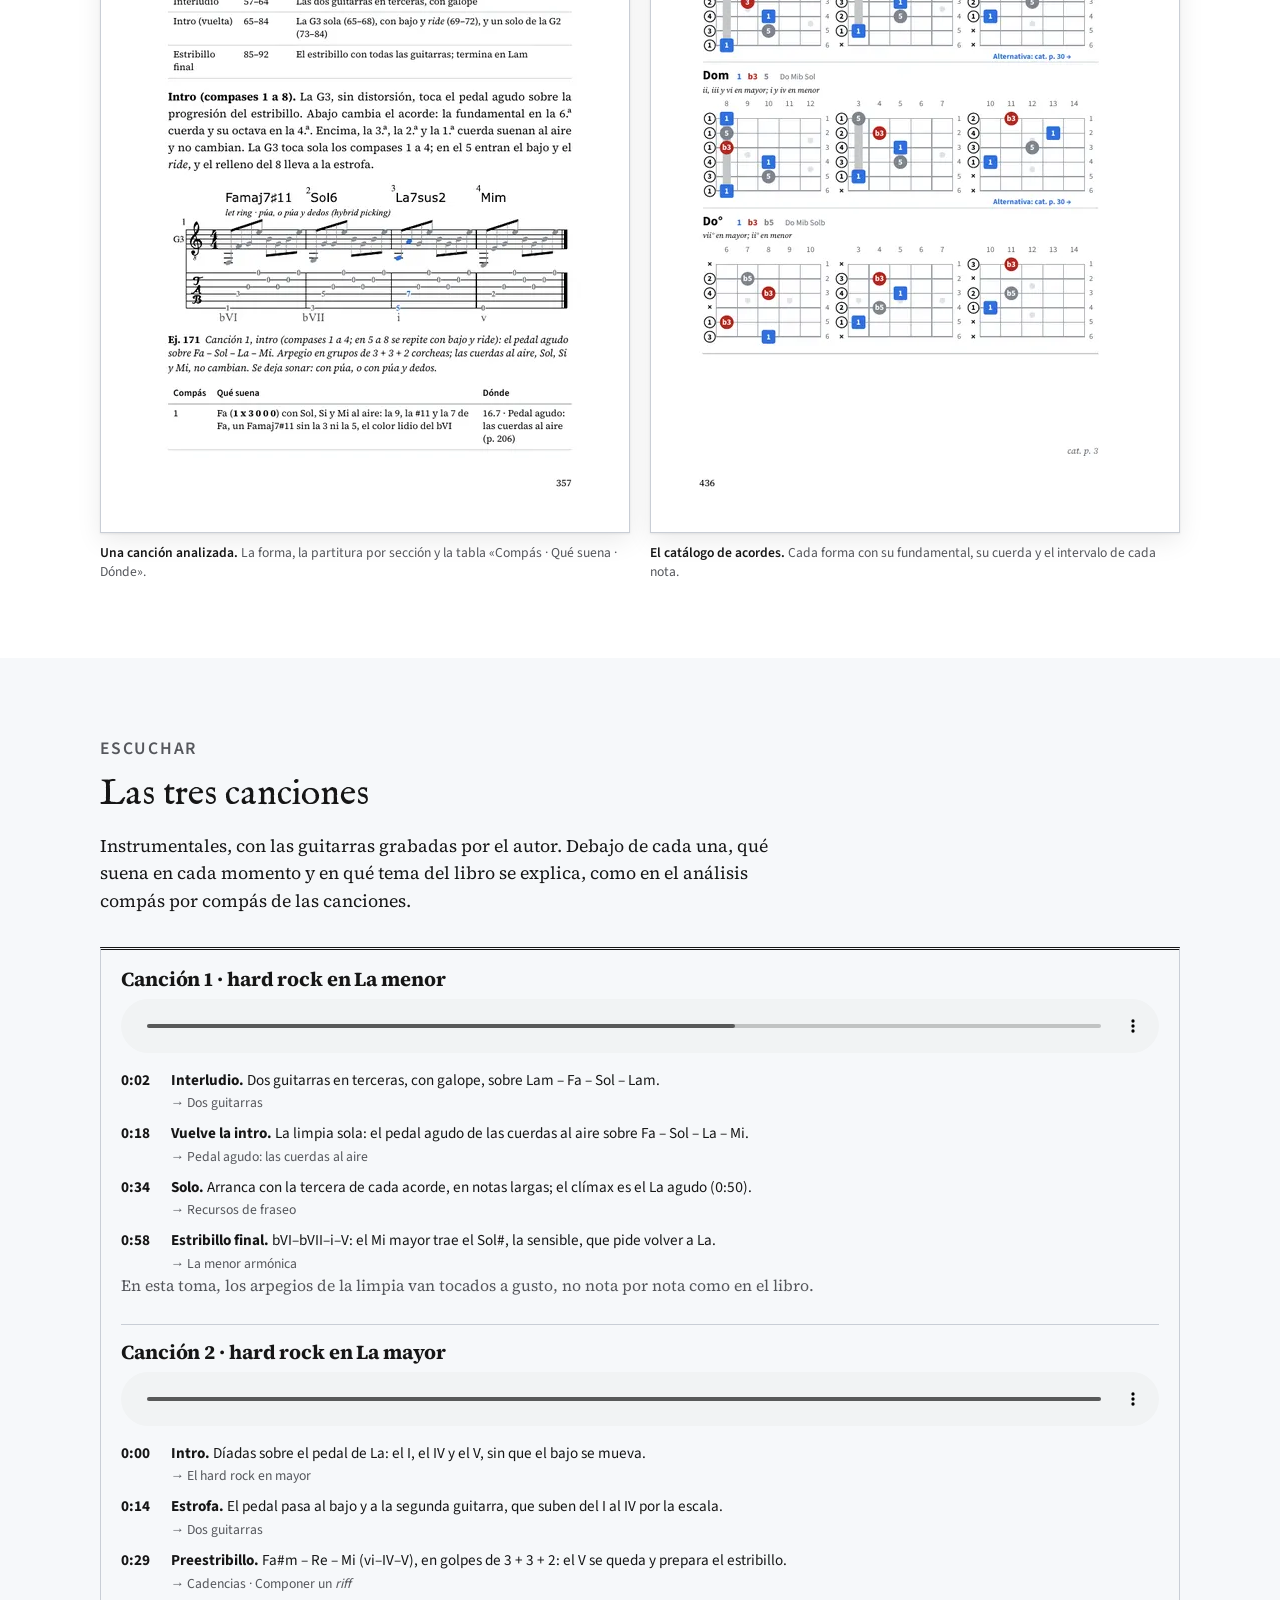
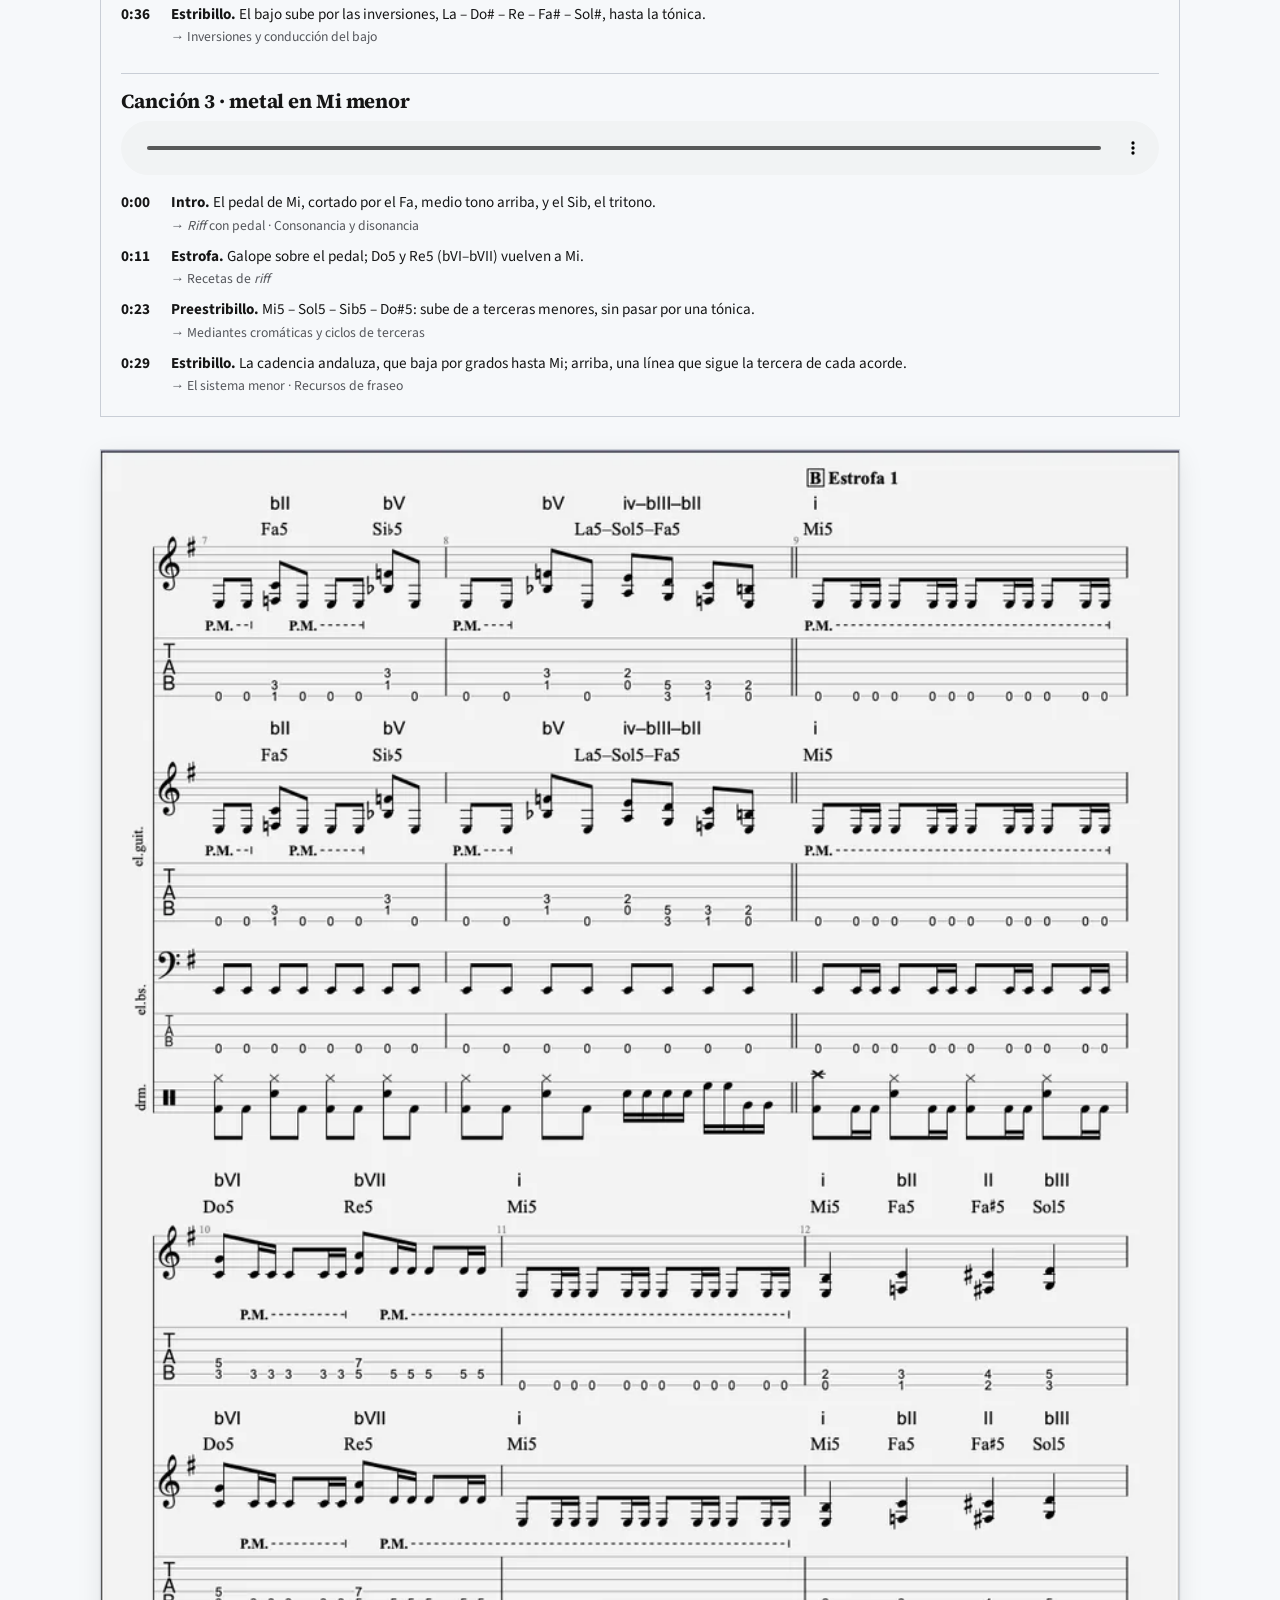
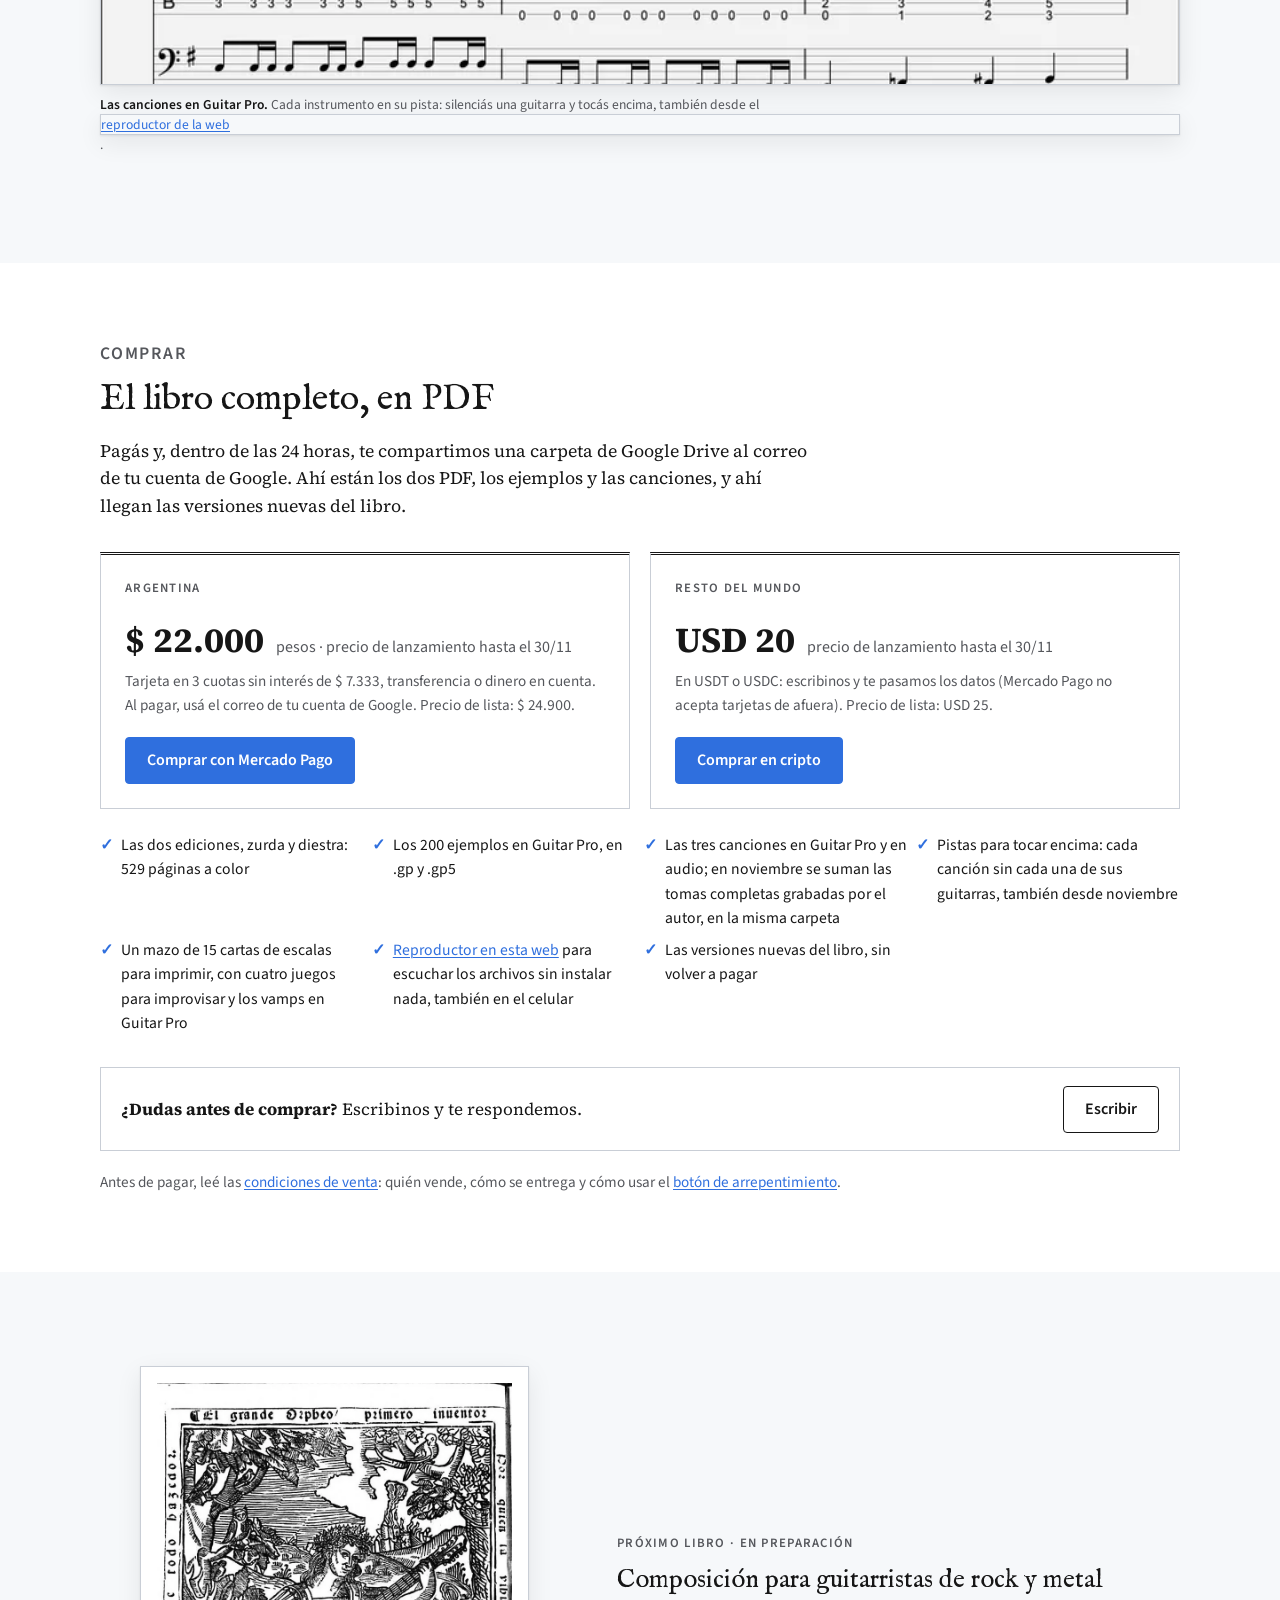
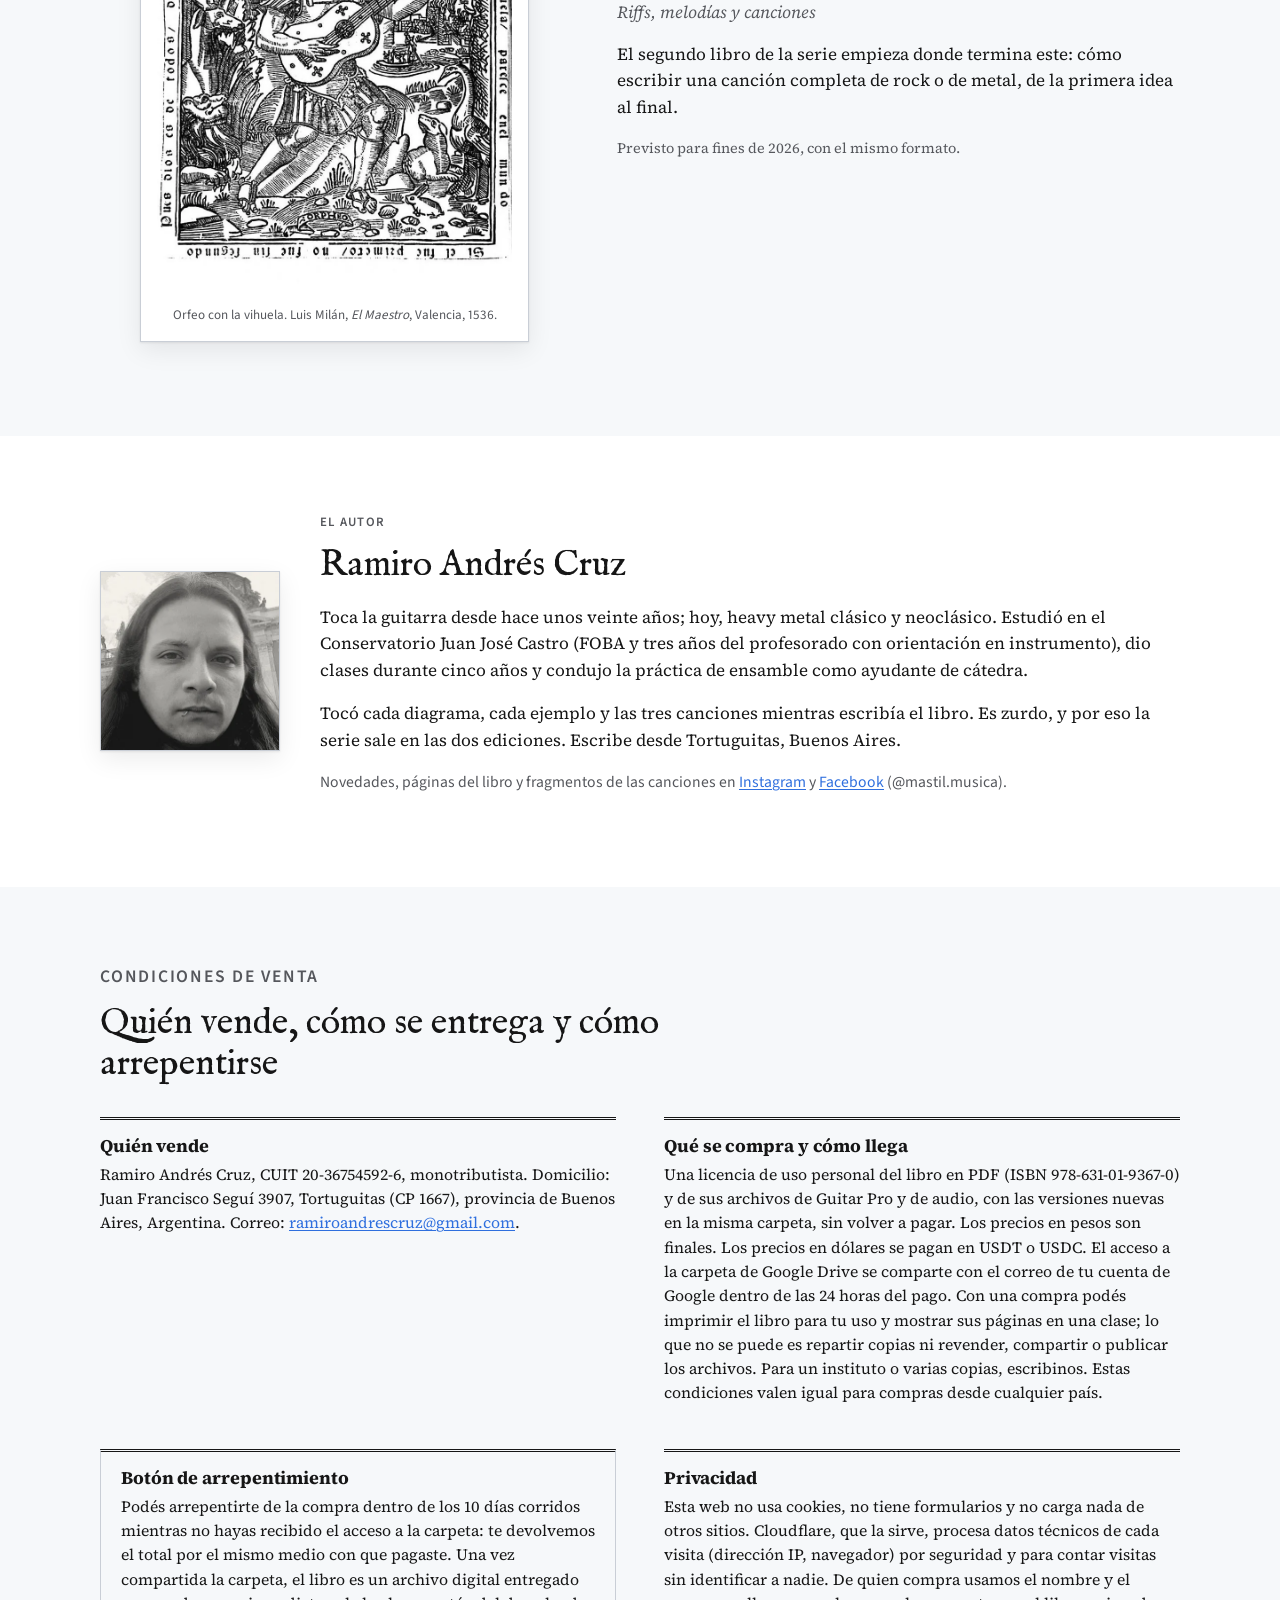
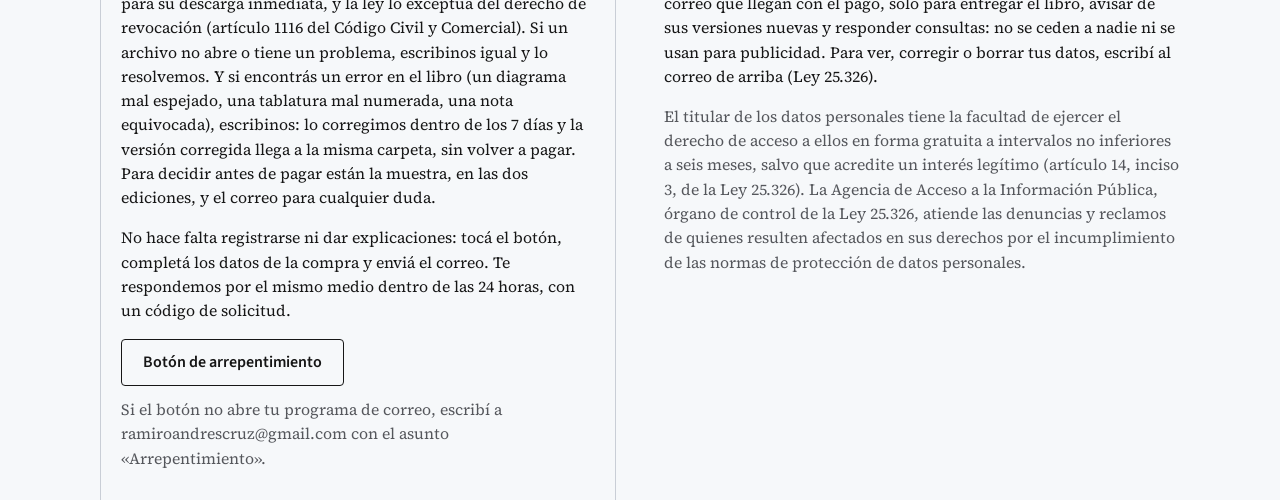
==== commit 6f960fa3: "Reproductor nombrado en «Qué incluye», en el pie de la captura de Guitar Pro y en la página Gracias " ====
--- a/index.html
+++ b/index.html
@@ -200,7 +200,7 @@
     </div>
     <figure class="captura-gp">
       <a href="img/guitar-pro-cancion-3.webp"><picture><source media="(max-width: 700px)" srcset="img/guitar-pro-cancion-3-telefono.webp"><img src="img/guitar-pro-cancion-3.webp" srcset="img/guitar-pro-cancion-3-mini.webp 900w, img/guitar-pro-cancion-3.webp 1600w" sizes="(min-width: 1100px) 1040px, 100vw" alt="La Canción 3 abierta en Guitar Pro: la estrofa en pentagrama y tablatura para las dos guitarras, el bajo y la batería, con el cifrado y el grado de cada acorde arriba; abajo, la lista de pistas con volumen, silencio y solo, y la barra de secciones de la canción" width="1600" height="903" loading="lazy"></picture></a>
-      <figcaption><b>Las canciones en Guitar Pro.</b> Cada instrumento en su pista: silenciás una guitarra y tocás encima.</figcaption>
+      <figcaption><b>Las canciones en Guitar Pro.</b> Cada instrumento en su pista: silenciás una guitarra y tocás encima, también desde el <a href="reproductor/">reproductor de la web</a>.</figcaption>
     </figure>
   </div>
 </section>
@@ -234,6 +234,7 @@
       <li>Las tres canciones en Guitar Pro y en audio; en noviembre se suman las tomas completas grabadas por el autor, en la misma carpeta</li>
       <li>Pistas para tocar encima: cada canción sin cada una de sus guitarras, también desde noviembre</li>
       <li>Un mazo de 15 cartas de escalas para imprimir, con cuatro juegos para improvisar y los vamps en Guitar Pro</li>
+      <li><a href="reproductor/">Reproductor en esta web</a> para escuchar los archivos sin instalar nada, también en el celular</li>
       <li>Las versiones nuevas del libro, sin volver a pagar</li>
     </ul>
     <div class="aviso" id="aviso">
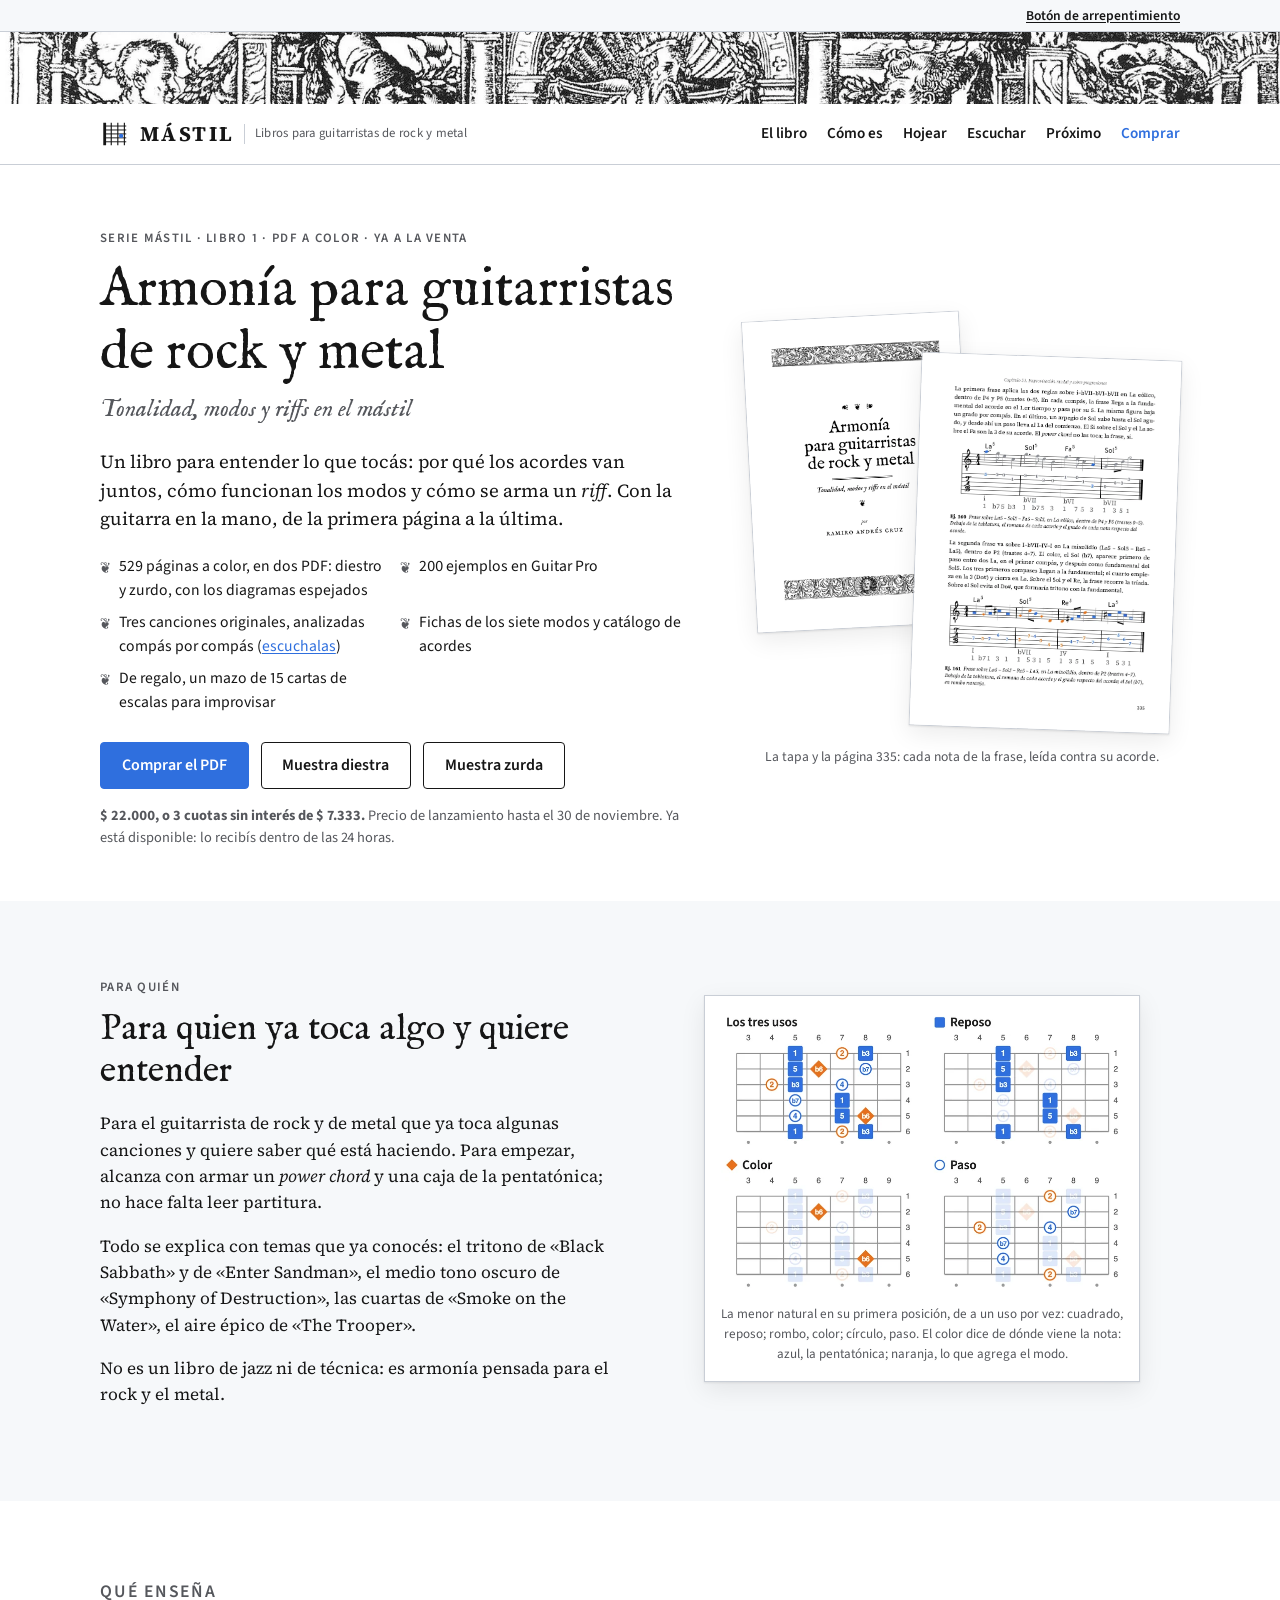
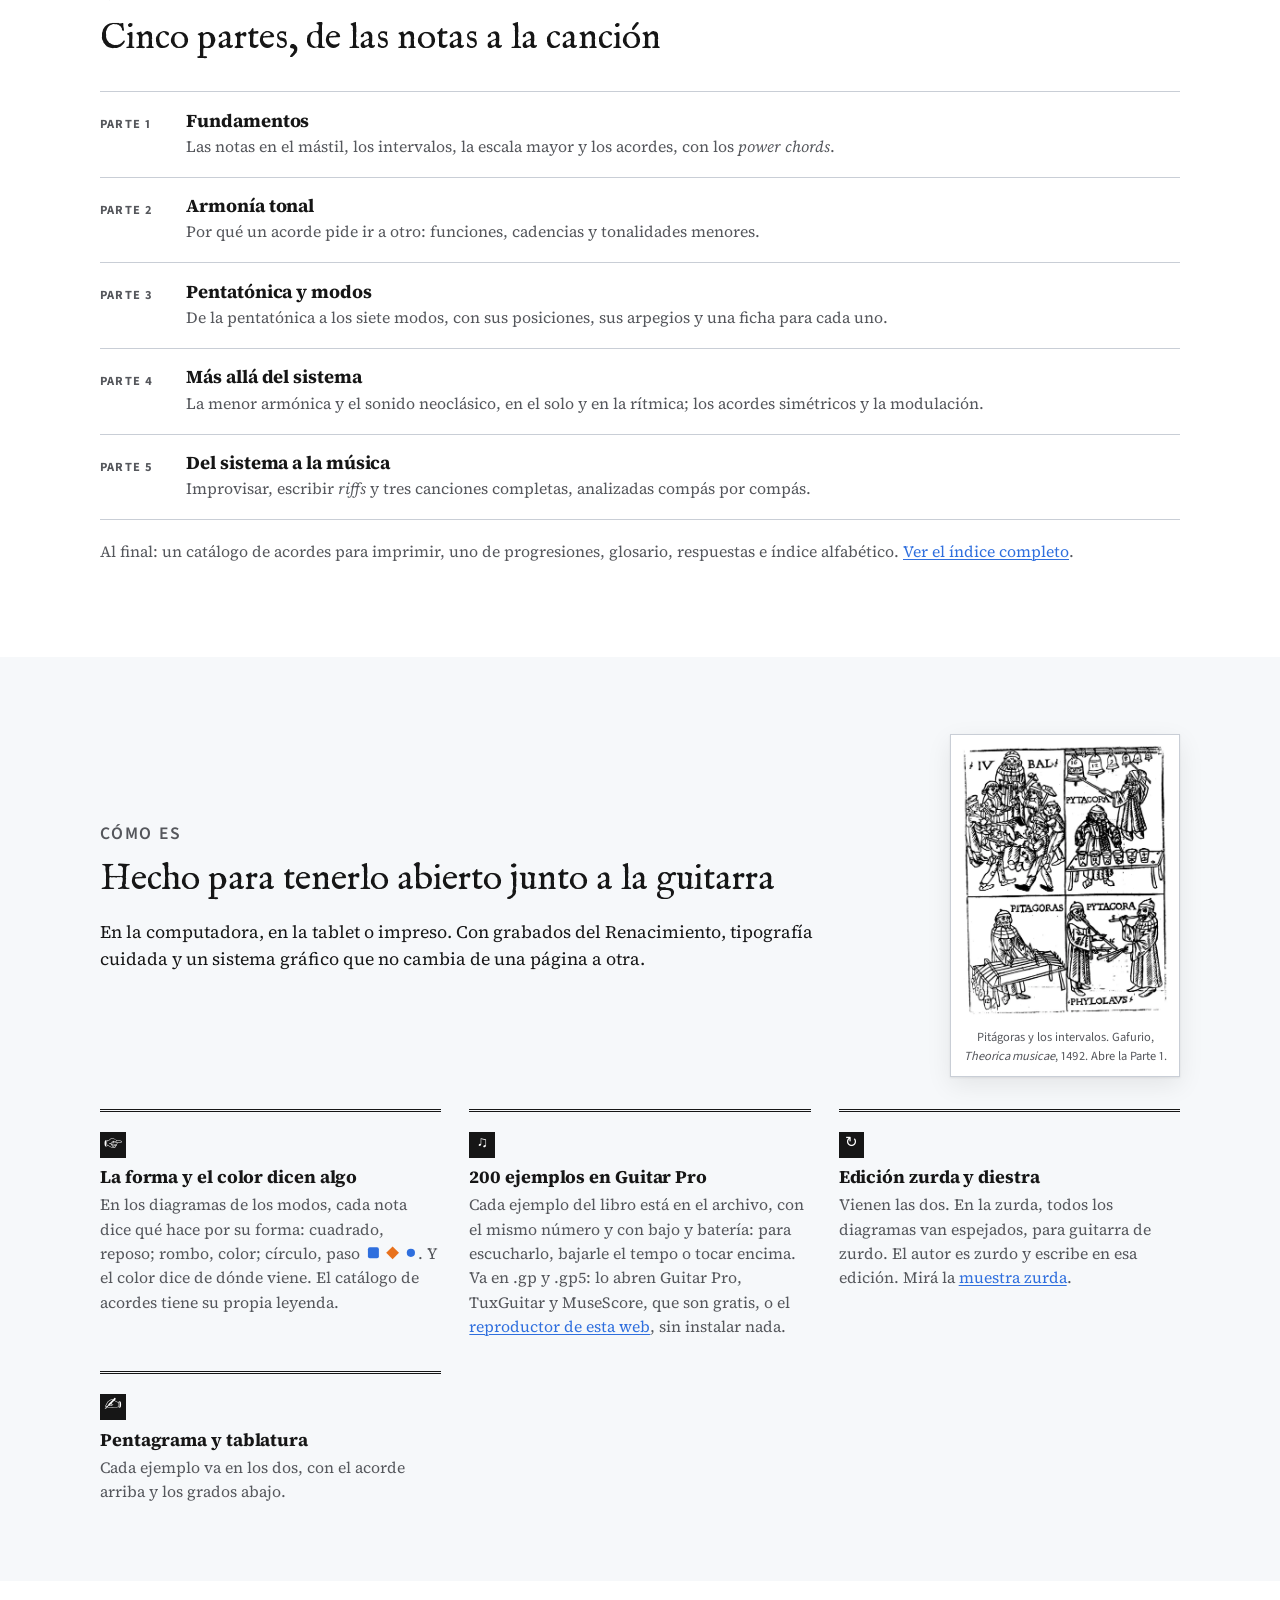
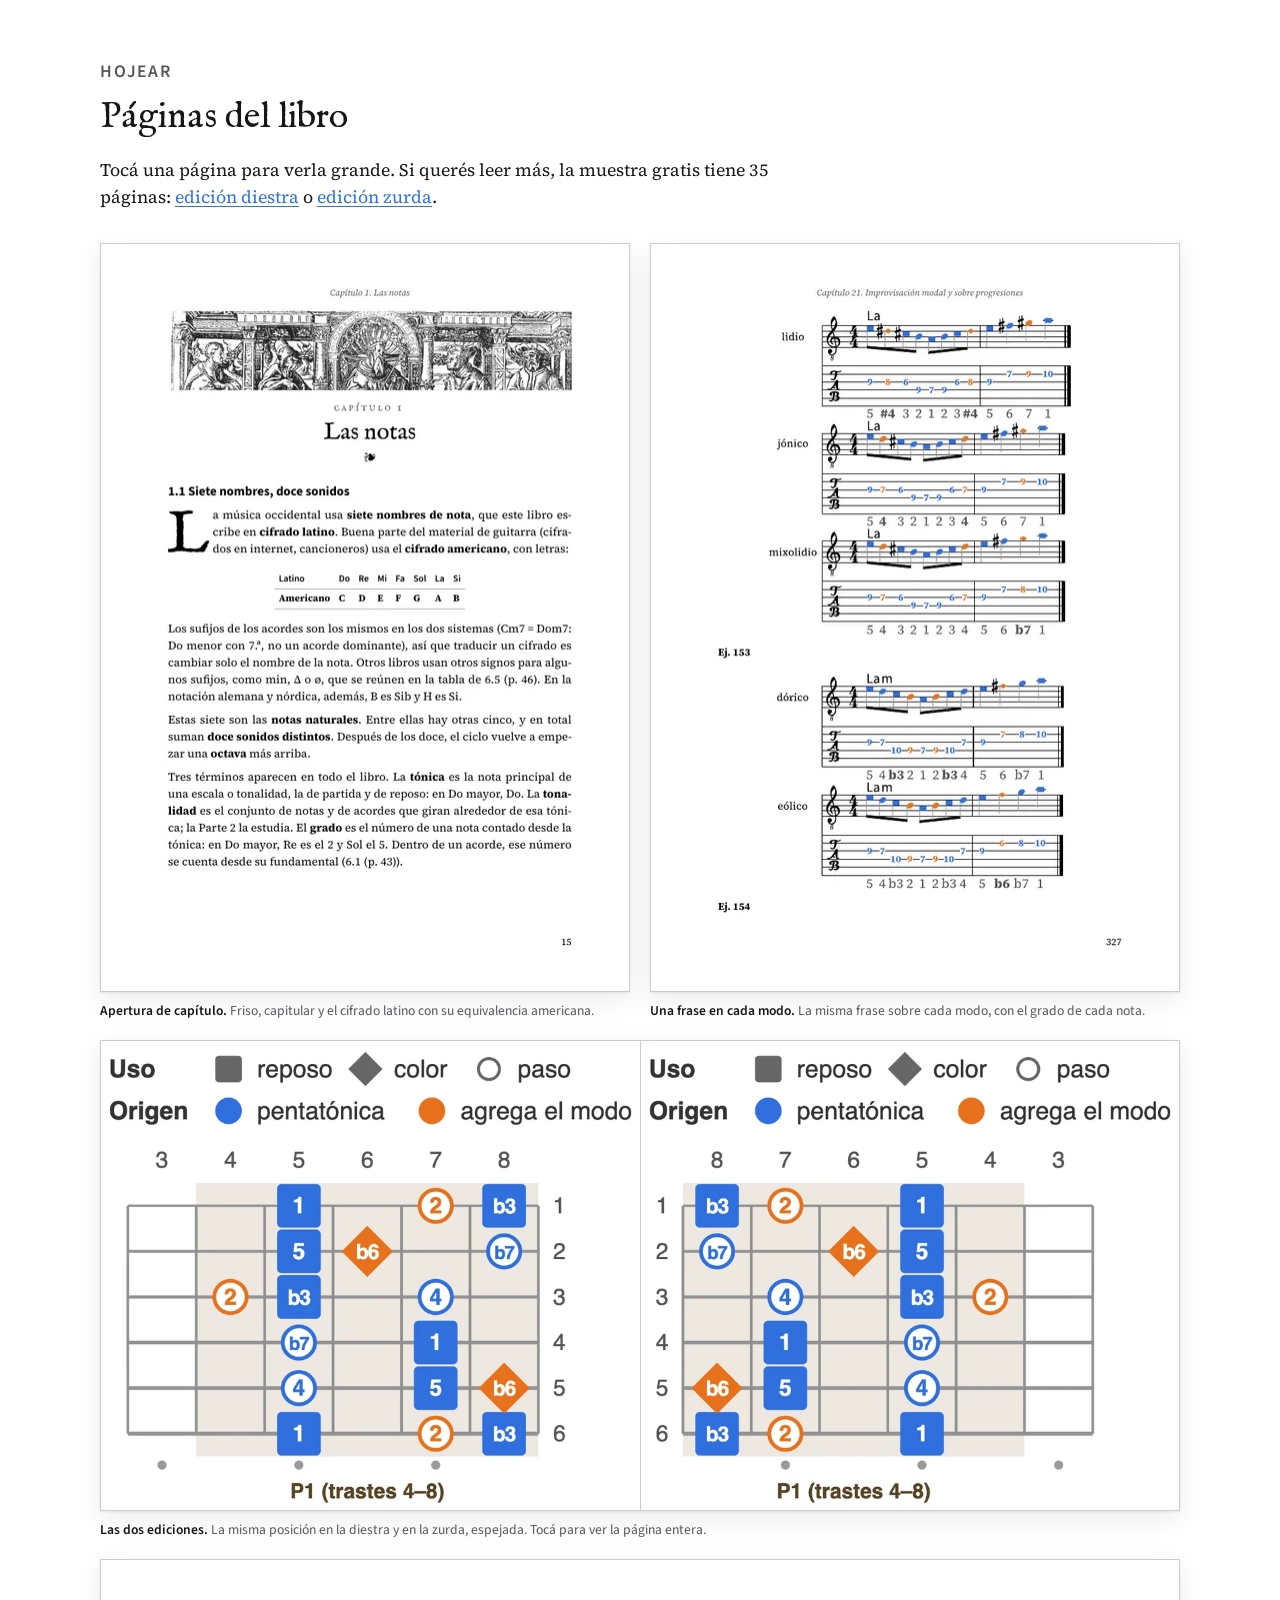
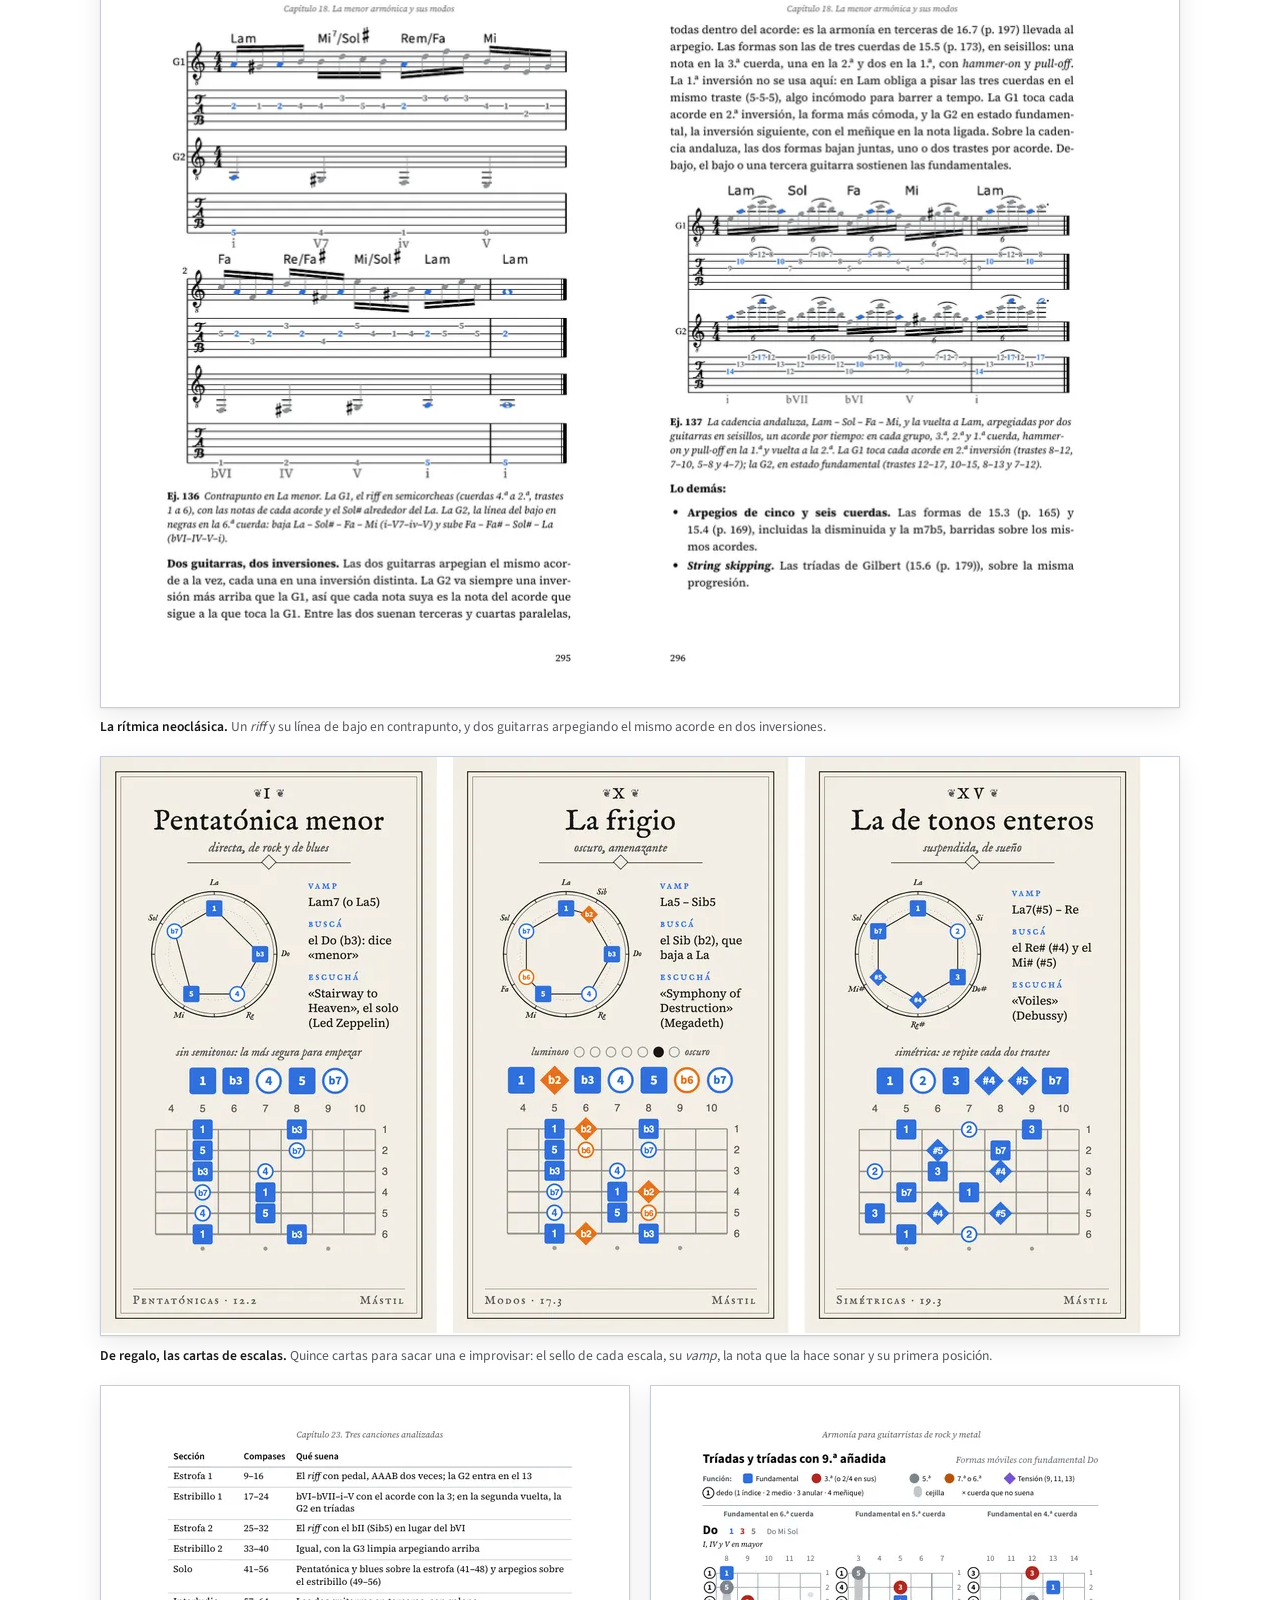
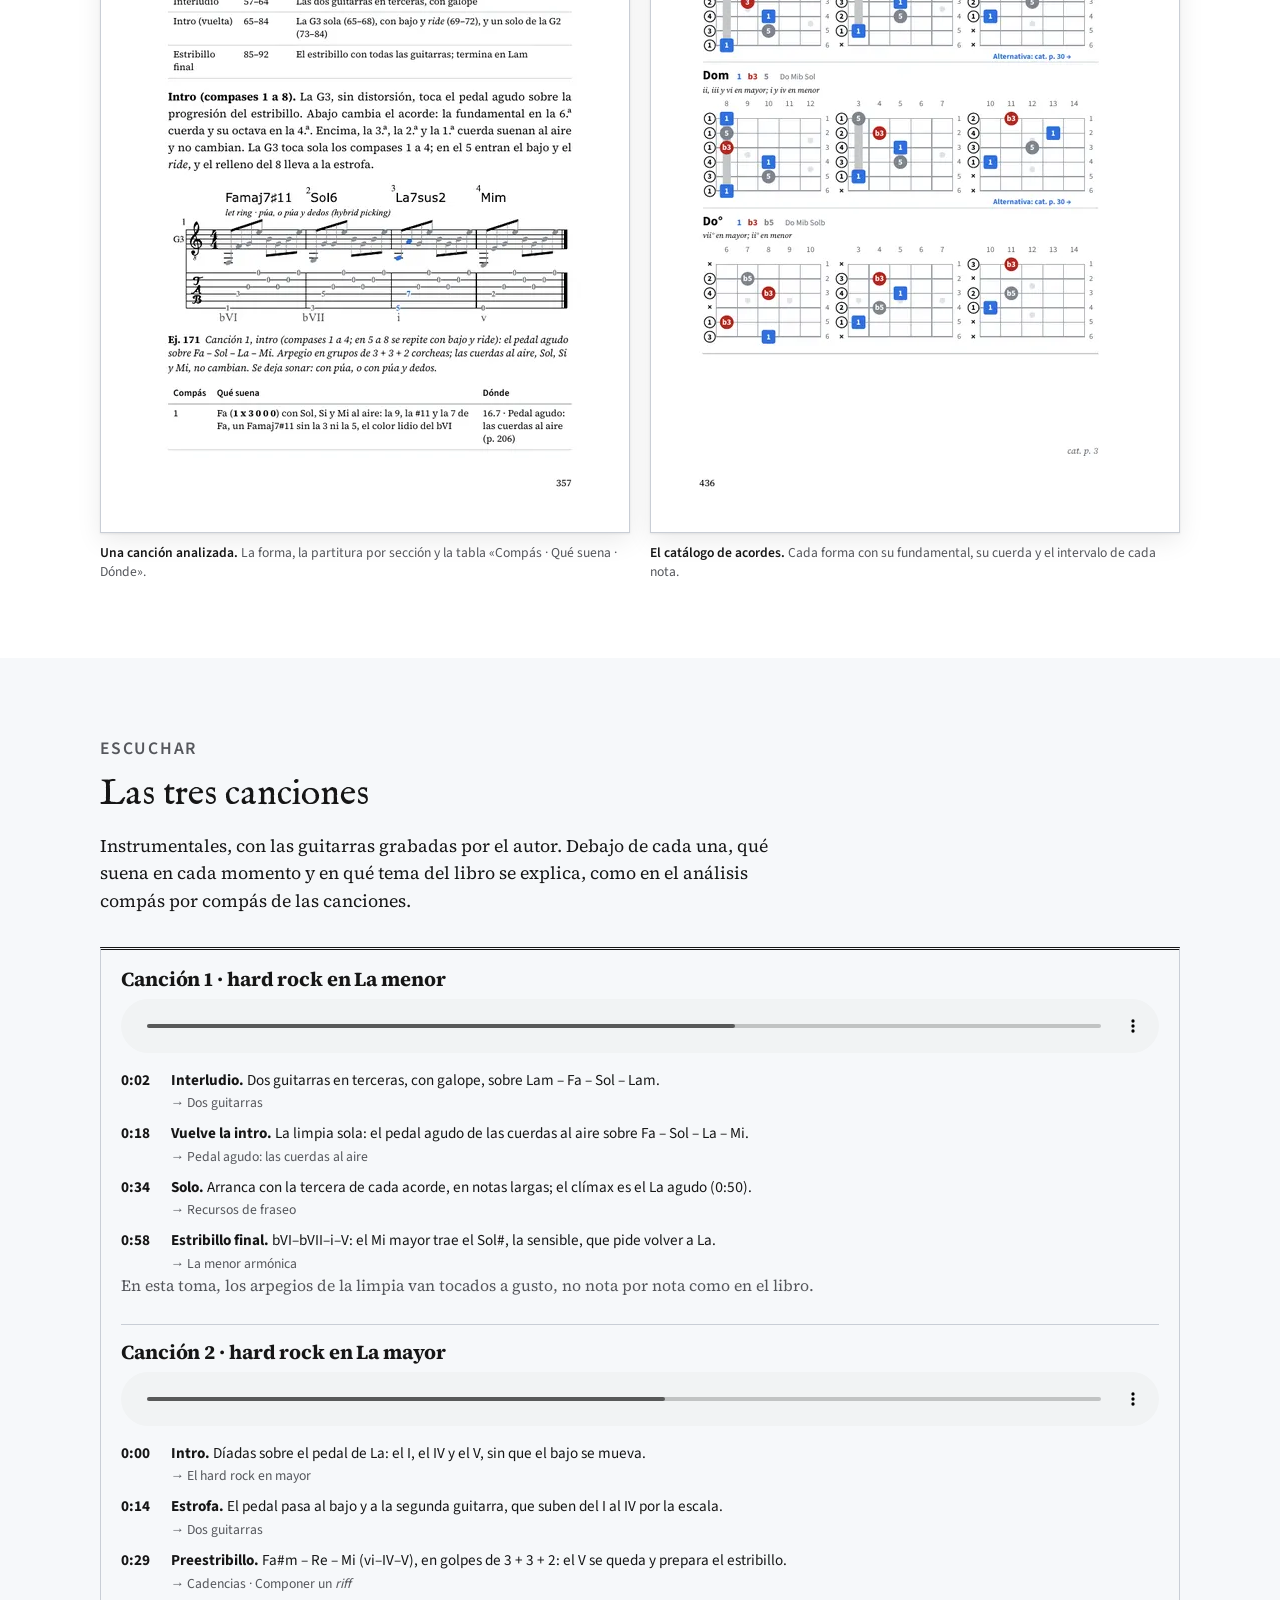
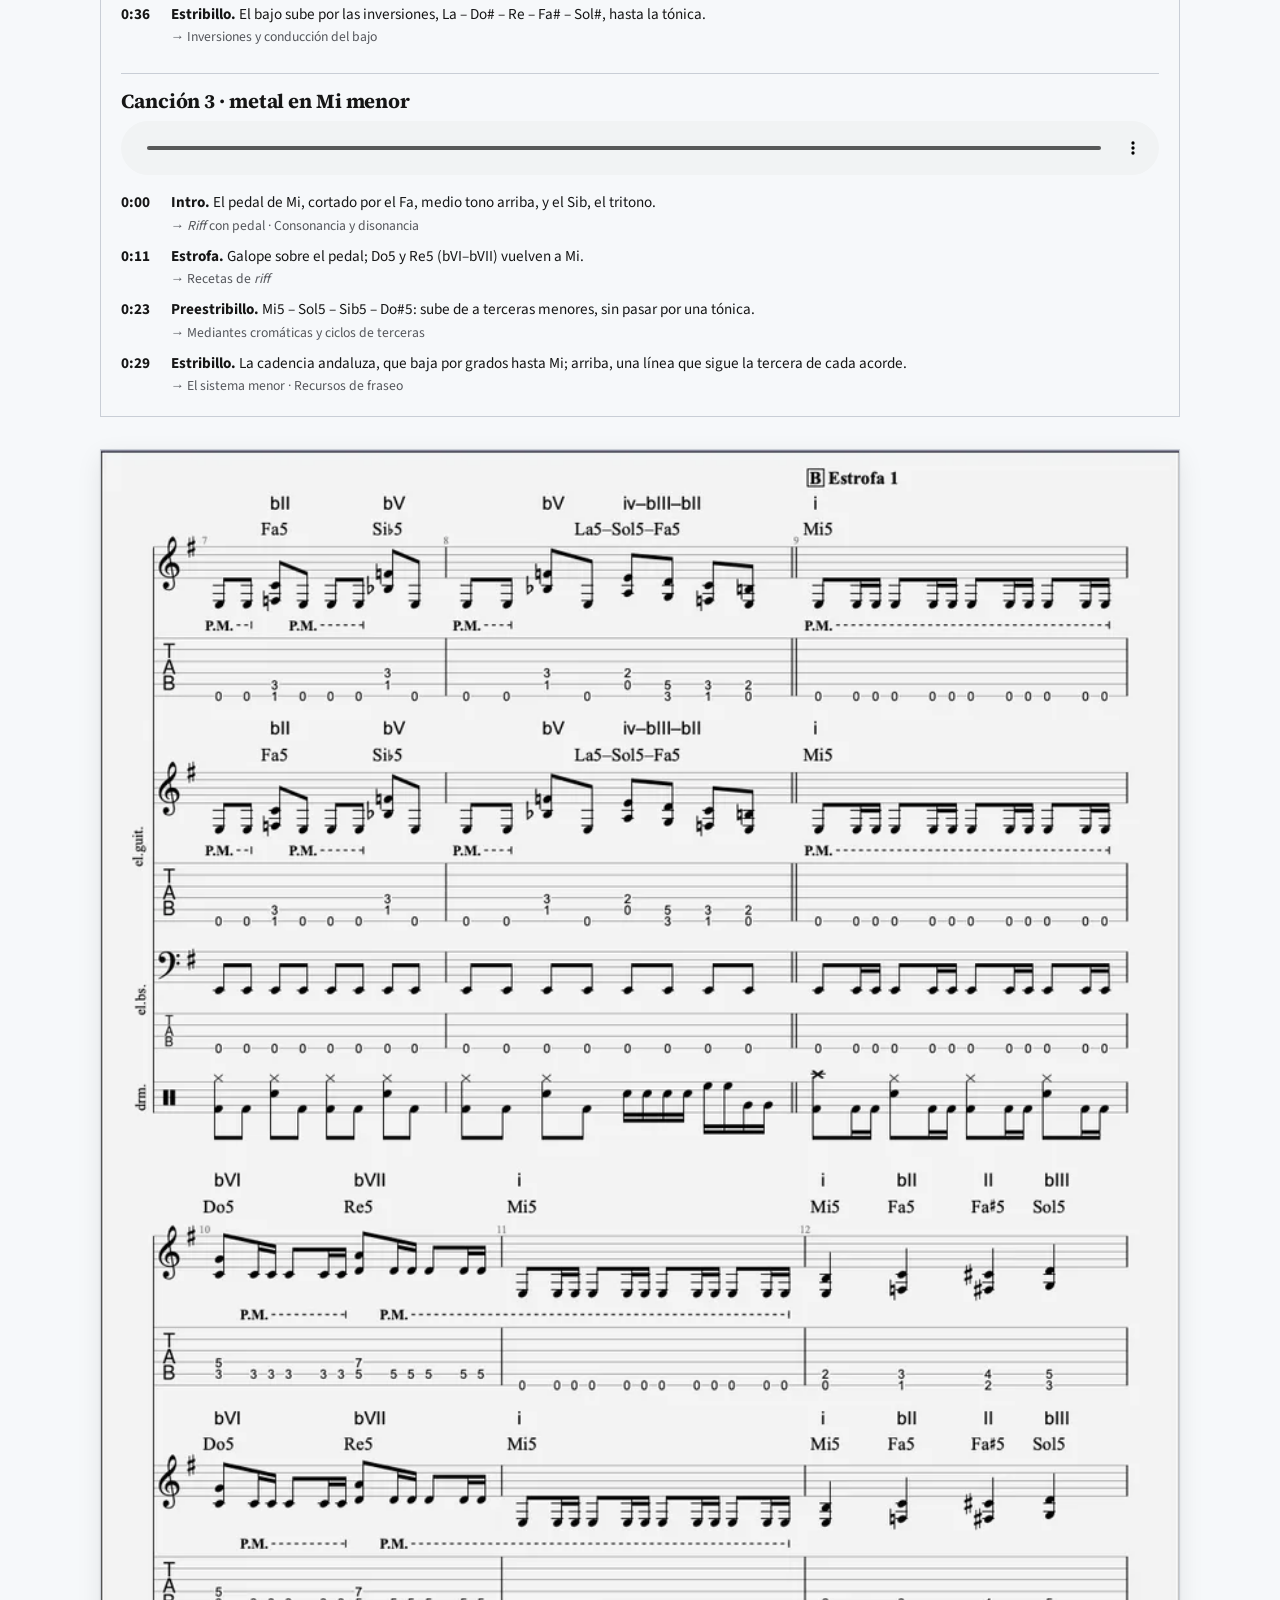
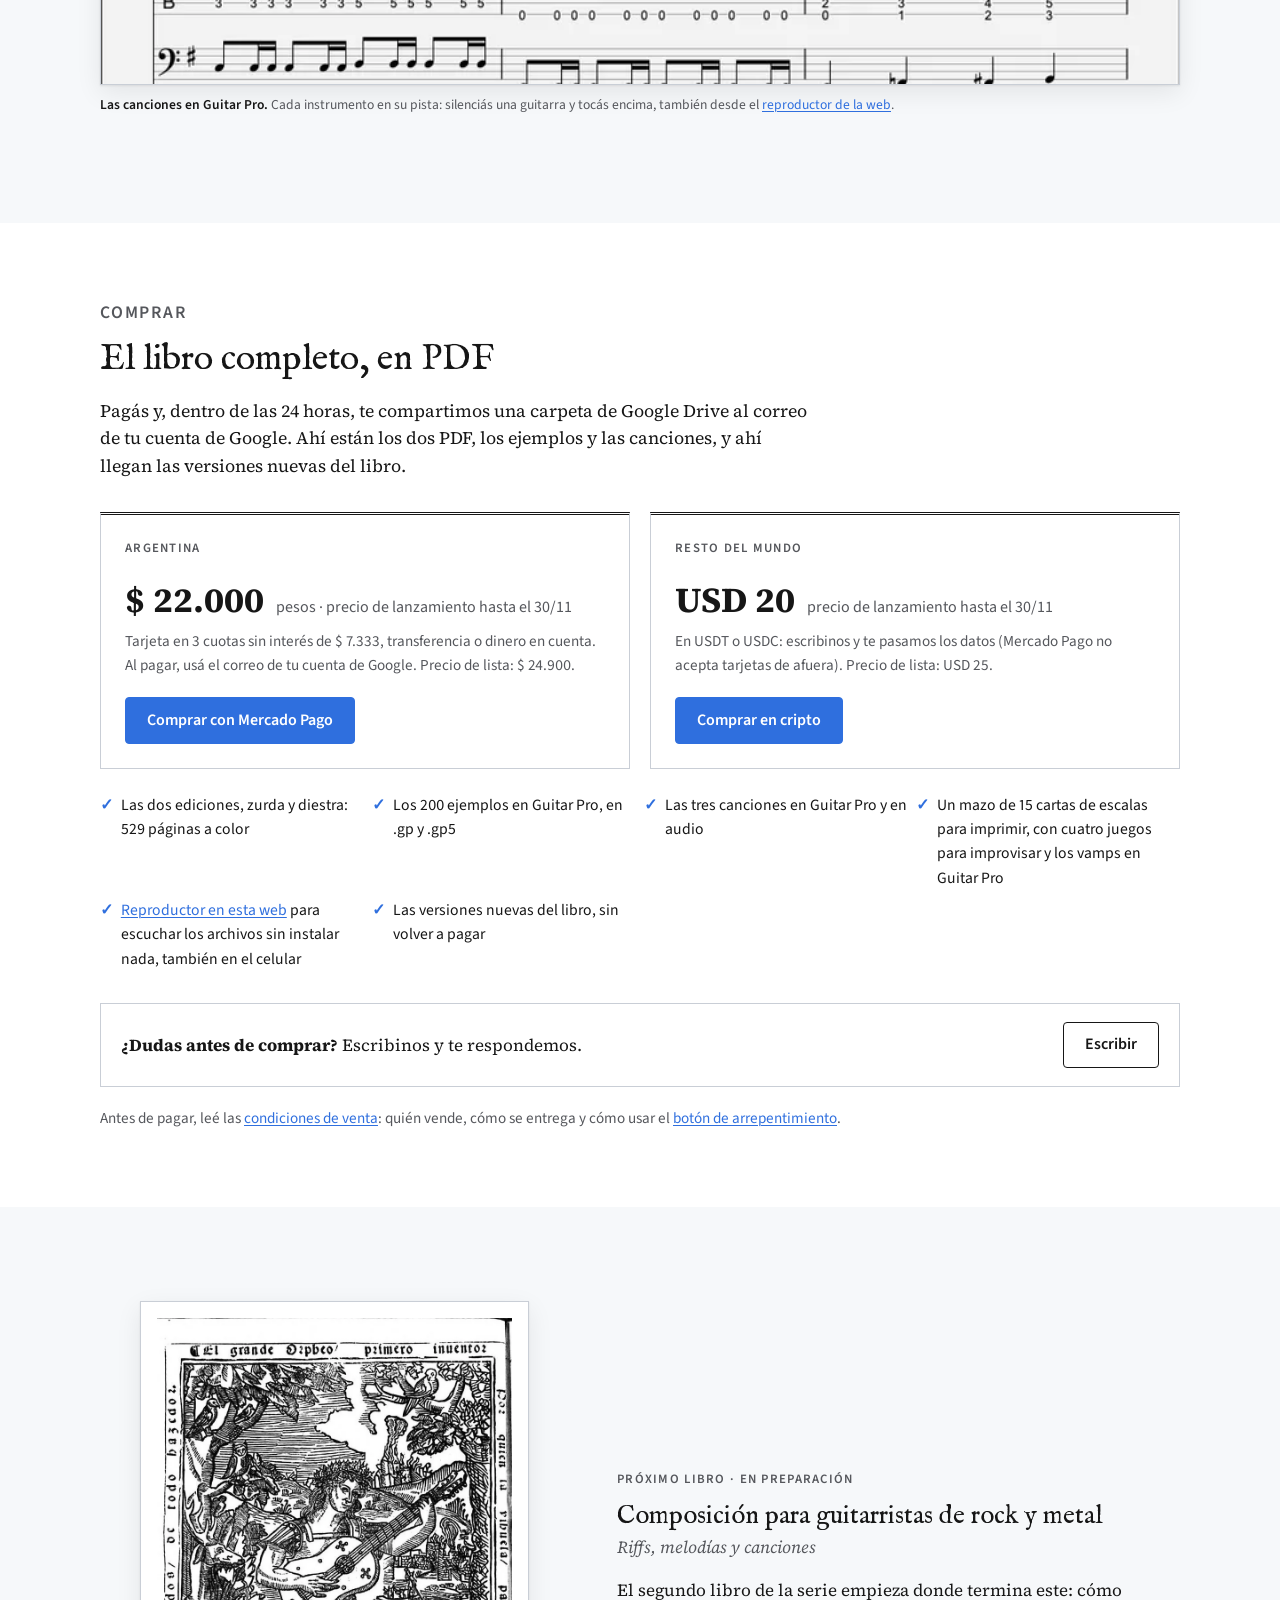
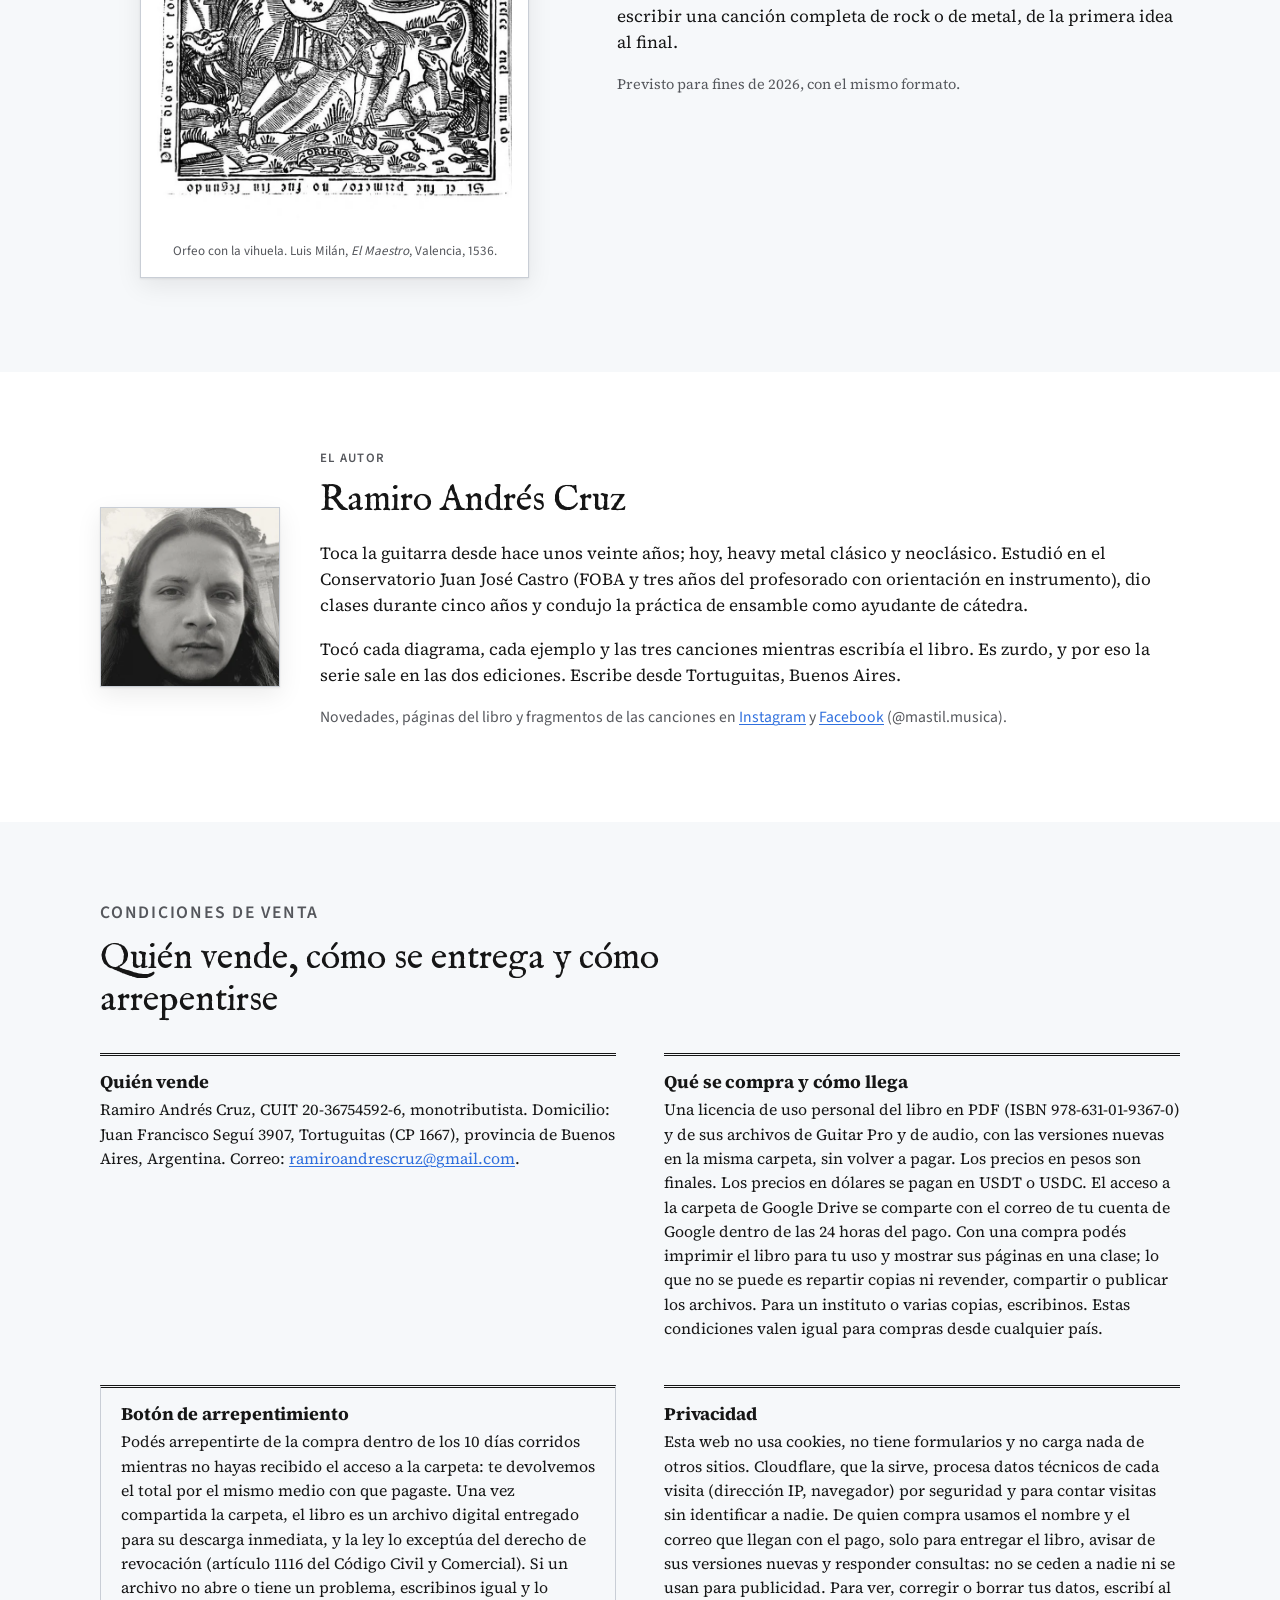
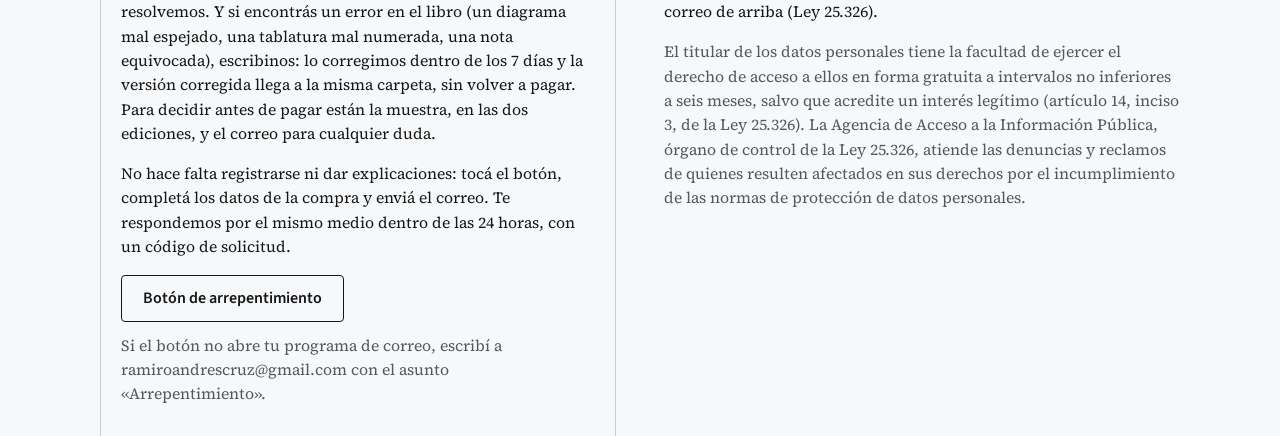
==== commit 0342e183: "«Qué incluye»: sin la promesa de tomas completas ni de pistas para tocar encima en noviembre Co-Auth" ====
--- a/index.html
+++ b/index.html
@@ -231,8 +231,7 @@
     <ul class="incluye">
       <li>Las dos ediciones, zurda y diestra: 529 páginas a color</li>
       <li>Los 200 ejemplos en Guitar Pro, en .gp y .gp5</li>
-      <li>Las tres canciones en Guitar Pro y en audio; en noviembre se suman las tomas completas grabadas por el autor, en la misma carpeta</li>
-      <li>Pistas para tocar encima: cada canción sin cada una de sus guitarras, también desde noviembre</li>
+      <li>Las tres canciones en Guitar Pro y en audio</li>
       <li>Un mazo de 15 cartas de escalas para imprimir, con cuatro juegos para improvisar y los vamps en Guitar Pro</li>
       <li><a href="reproductor/">Reproductor en esta web</a> para escuchar los archivos sin instalar nada, también en el celular</li>
       <li>Las versiones nuevas del libro, sin volver a pagar</li>
--- a/styles.css
+++ b/styles.css
@@ -209,7 +209,7 @@
 
 /* Galería */
 .captura-gp { margin: 0 0 2rem; }
-.captura-gp a { display: block; border: 1px solid var(--filete); box-shadow: var(--sombra); }
+.captura-gp > a { display: block; border: 1px solid var(--filete); box-shadow: var(--sombra); }   /* solo el enlace de la imagen, no los del pie */
 .captura-gp img { display: block; width: 100%; height: auto; }
 .captura-gp figcaption { font-family: var(--sans); font-size: .85rem; color: var(--tinta-2); margin-top: .6rem; line-height: 1.4; }
 .captura-gp figcaption b { color: var(--tinta); font-weight: 600; }
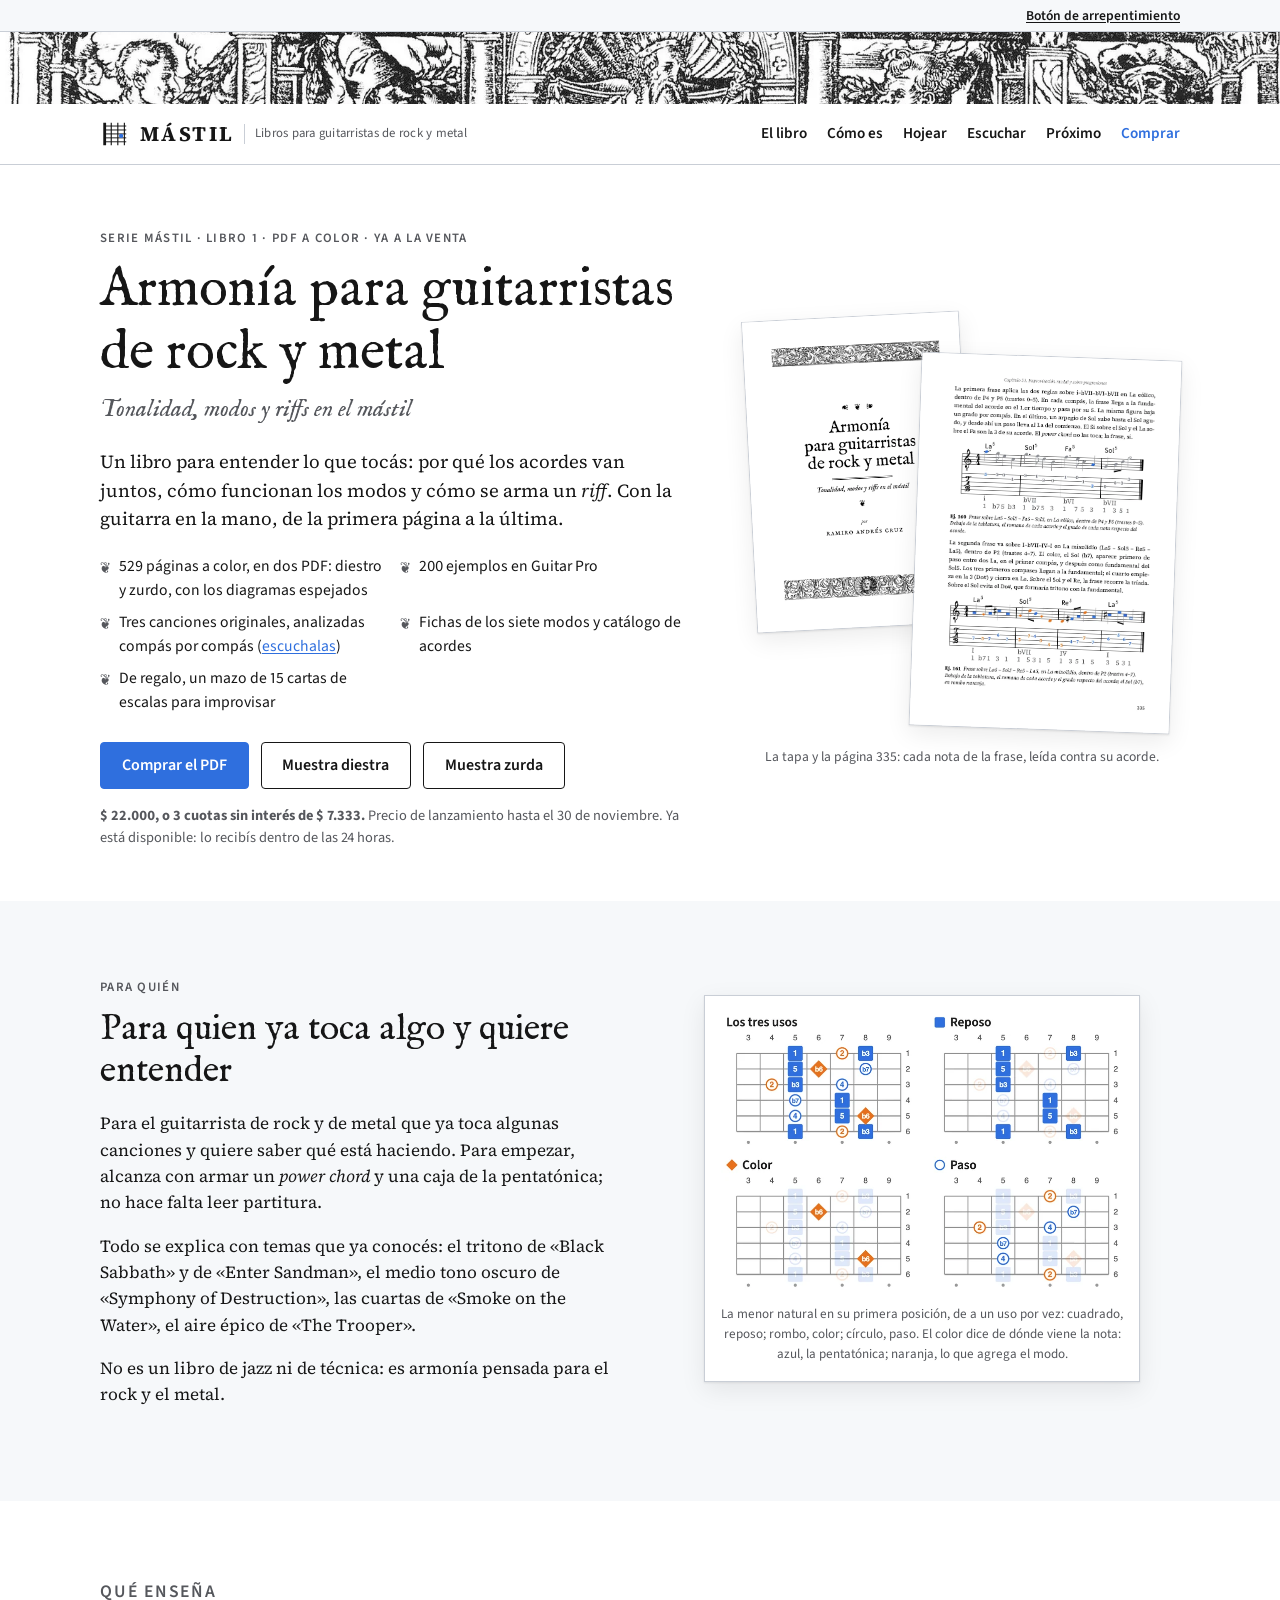
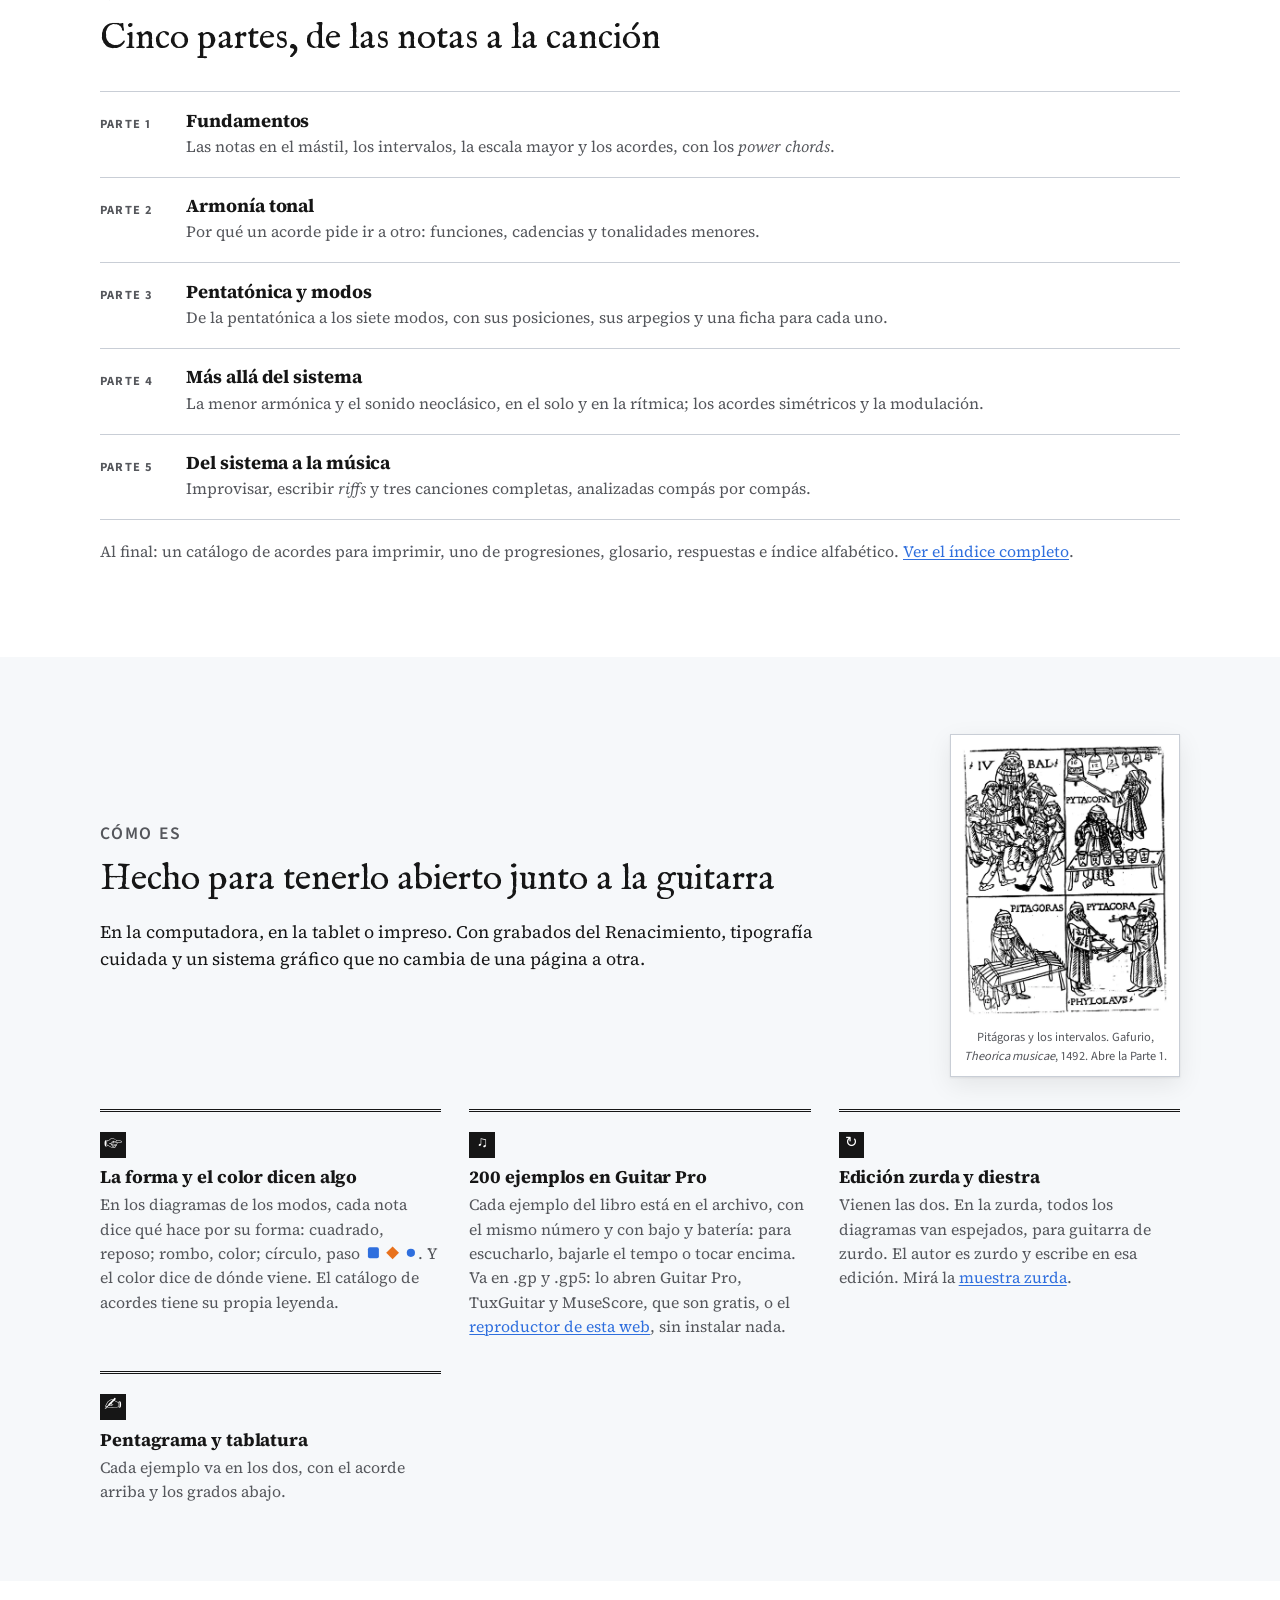
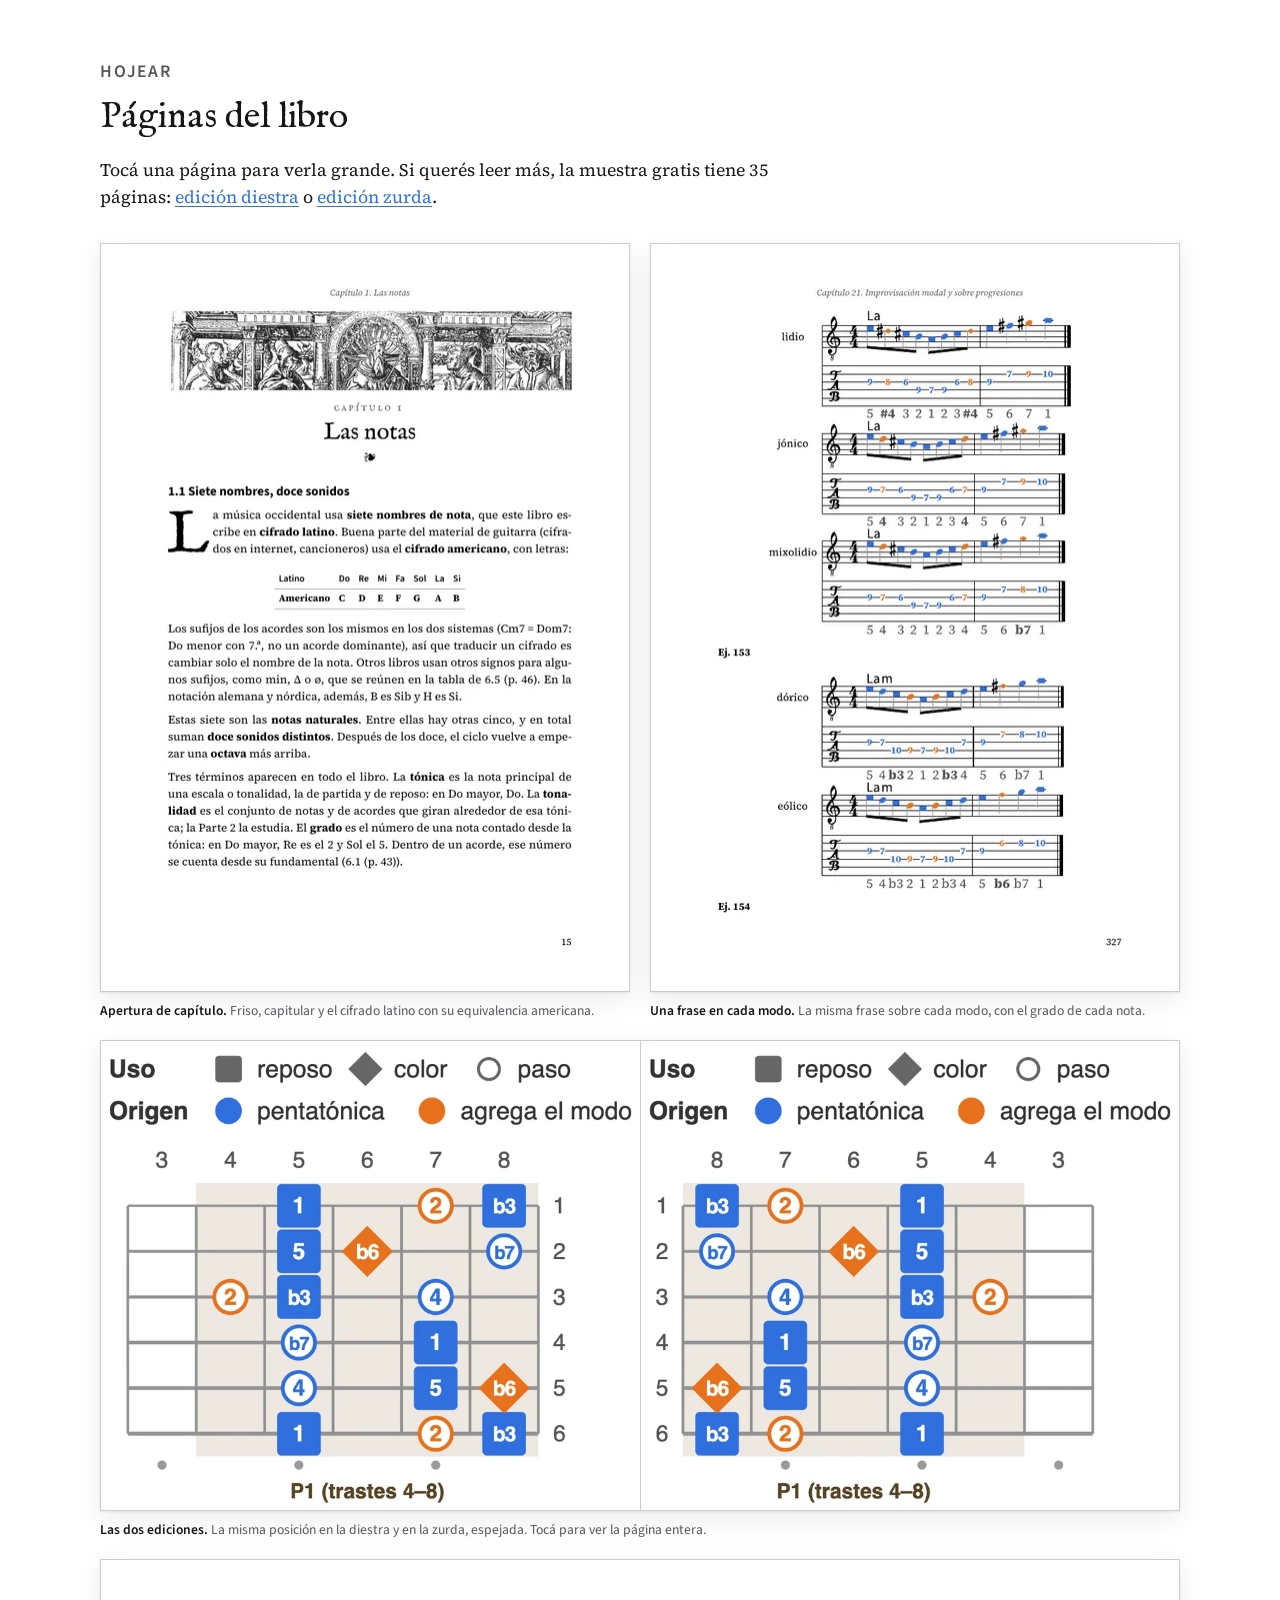
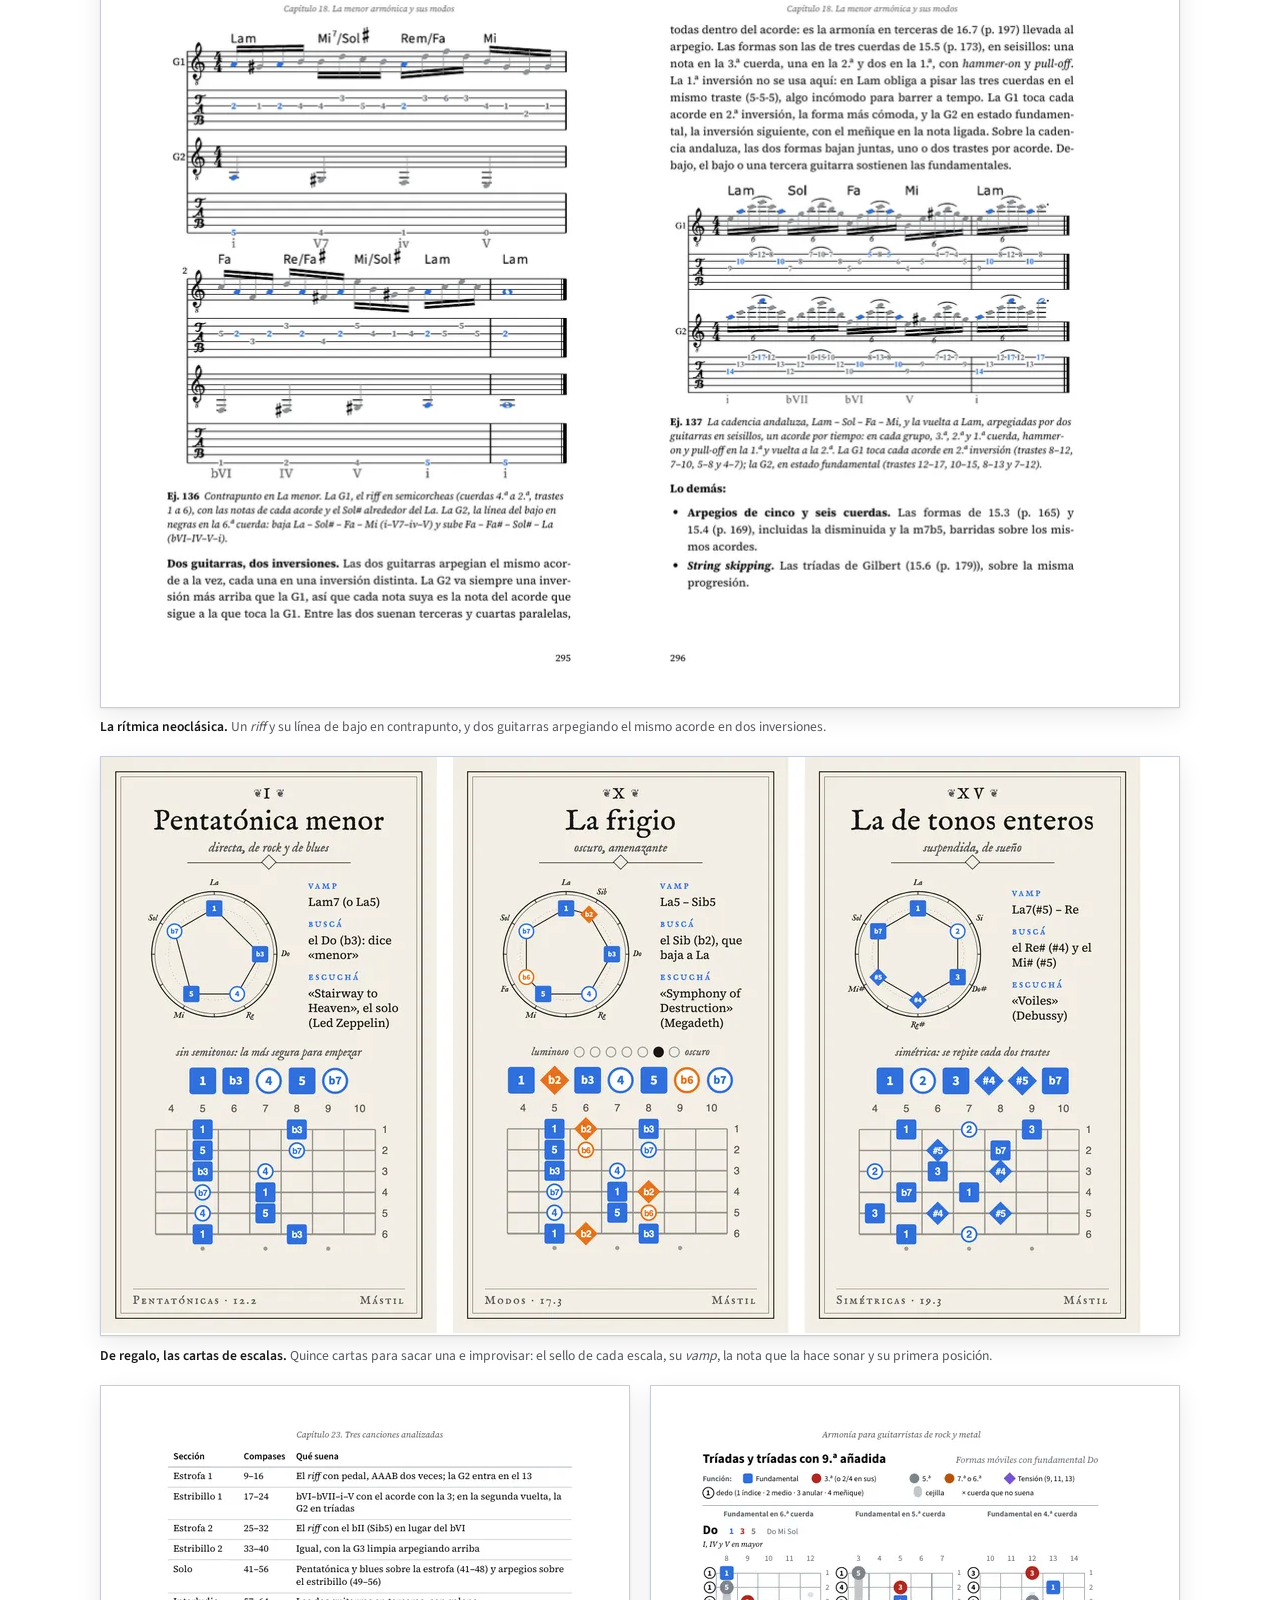
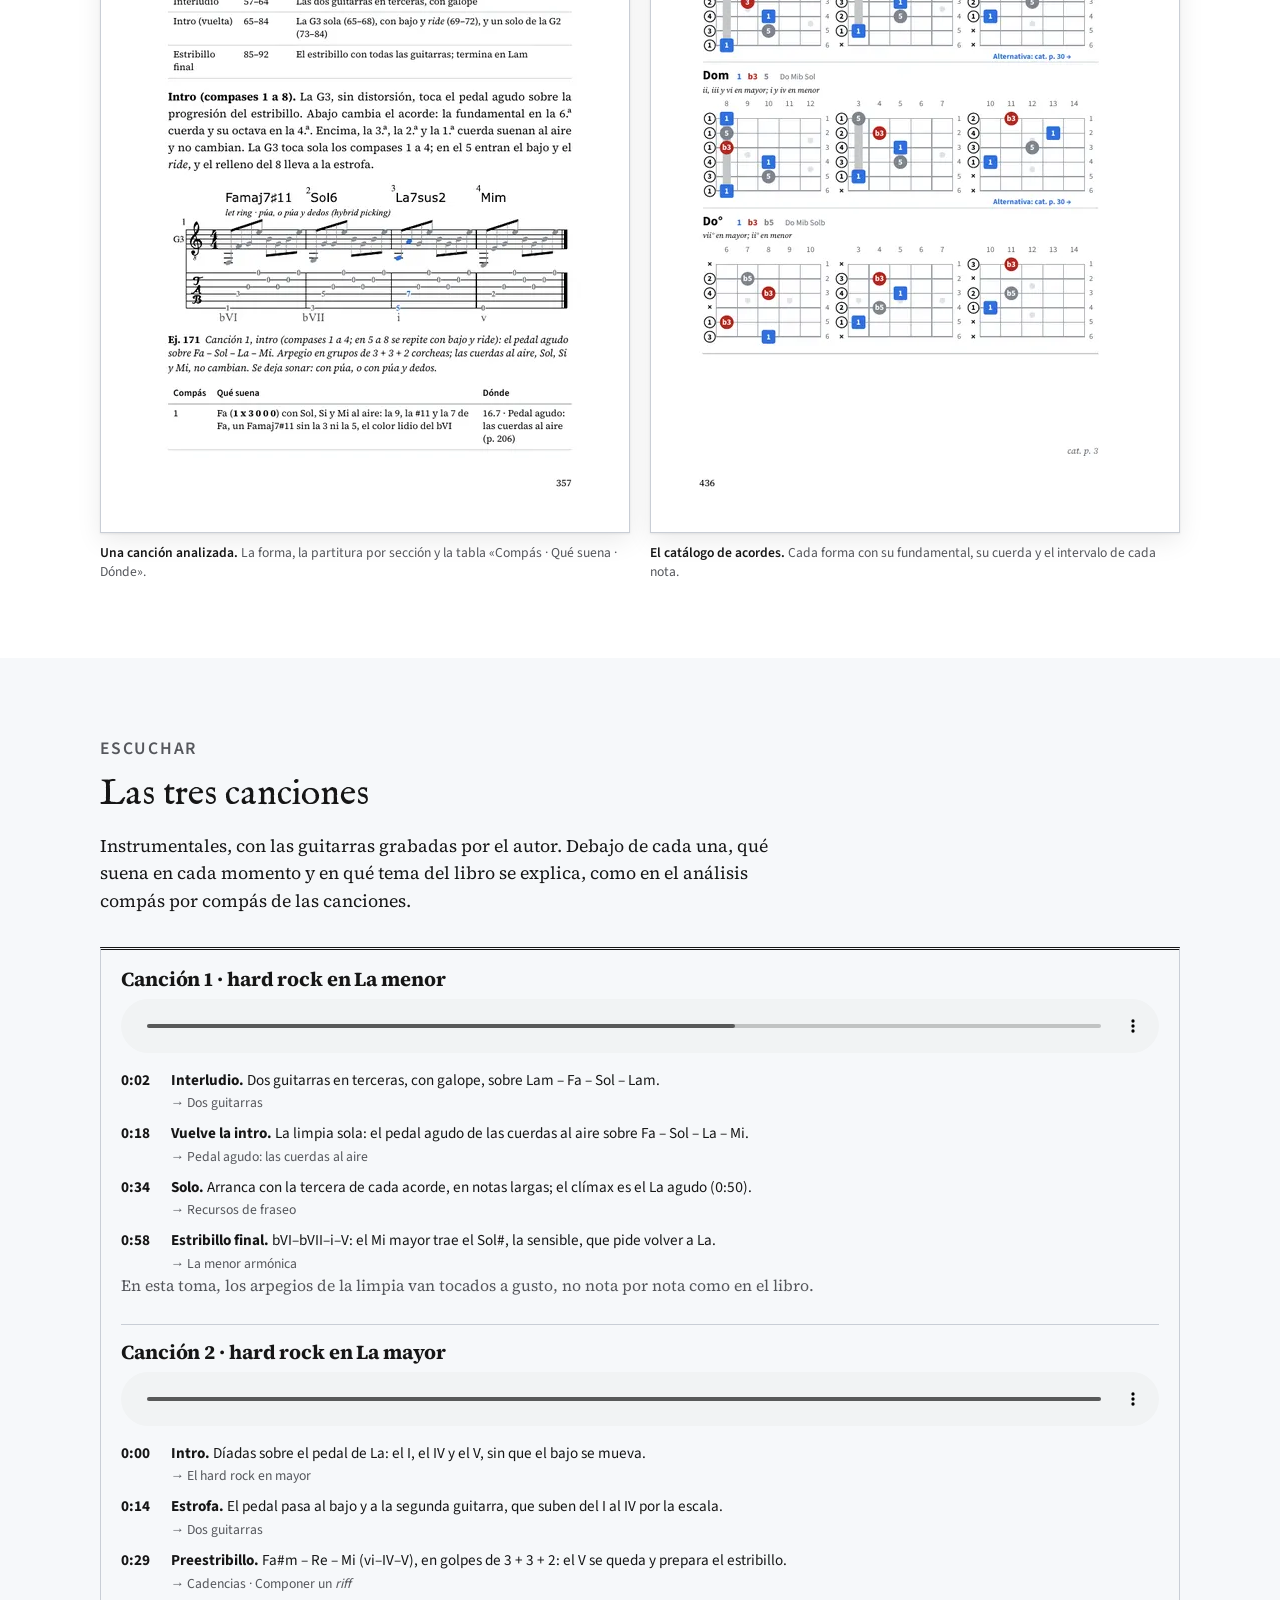
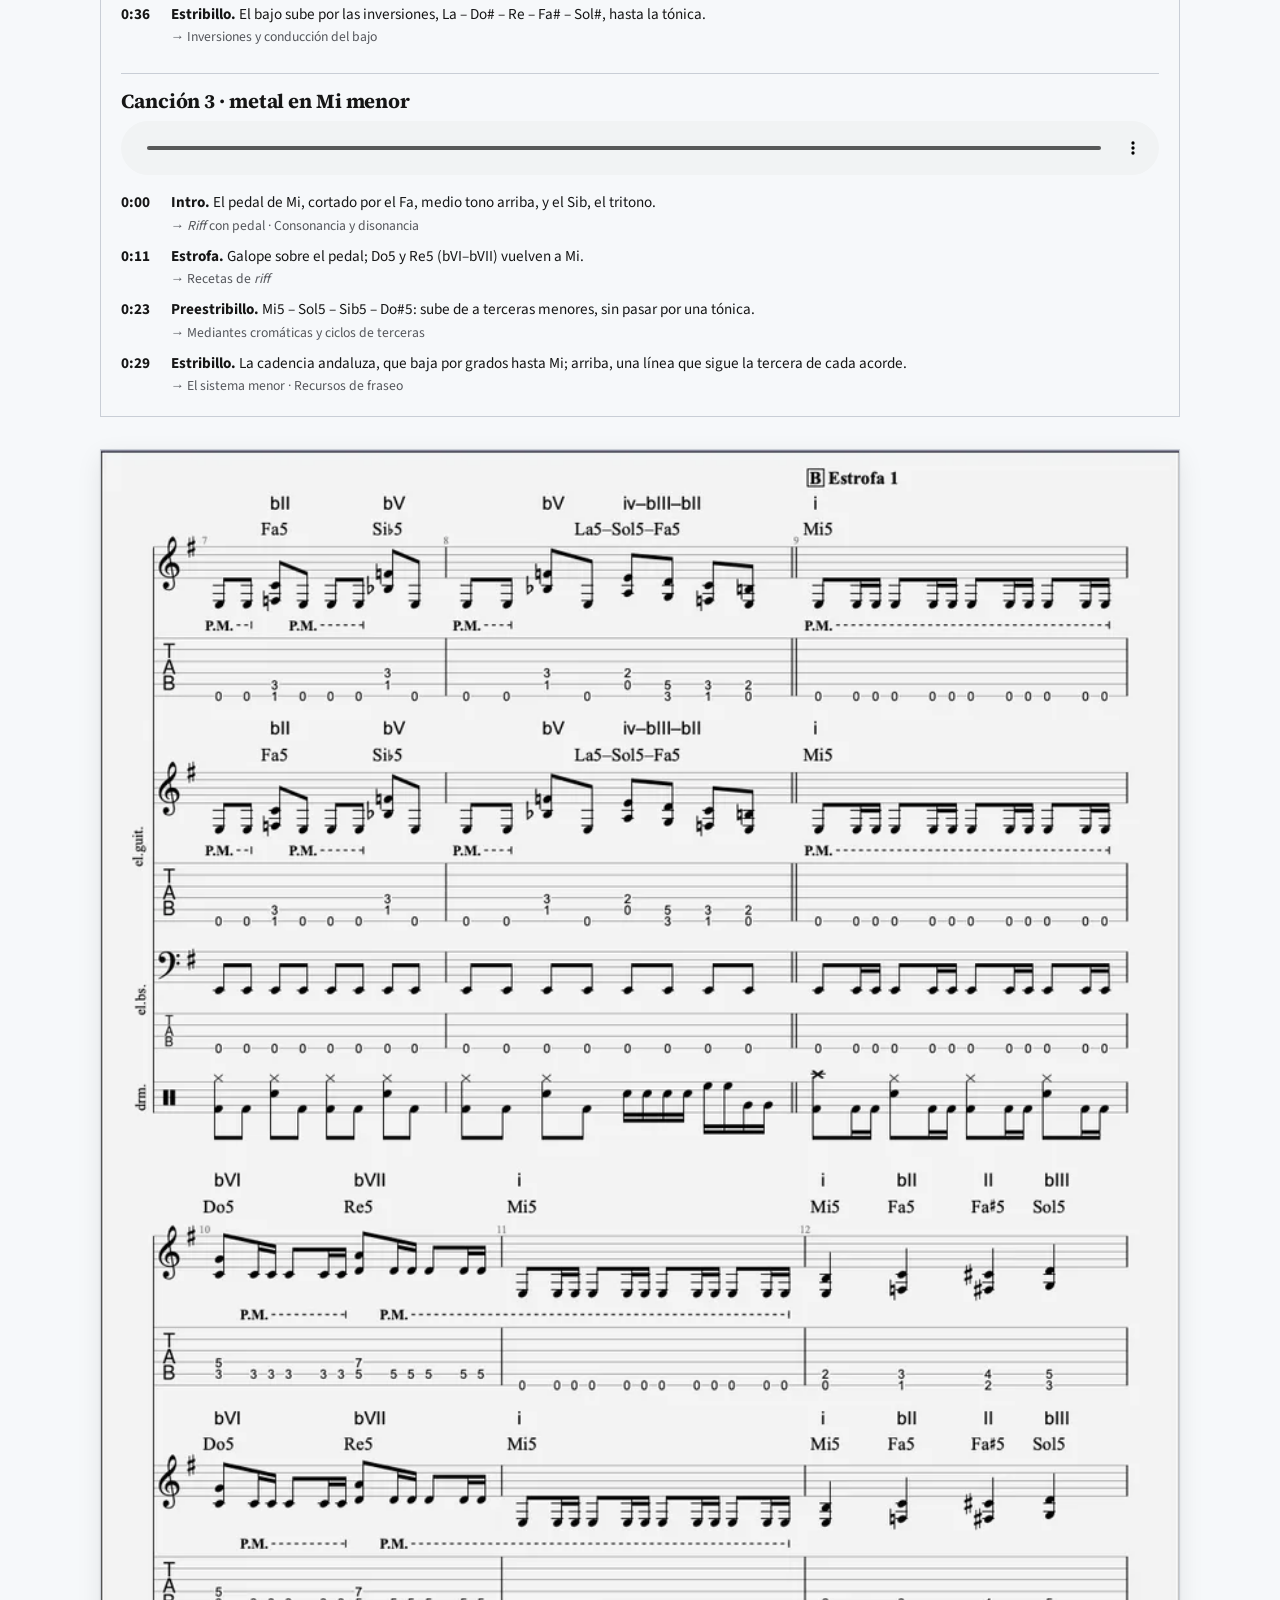
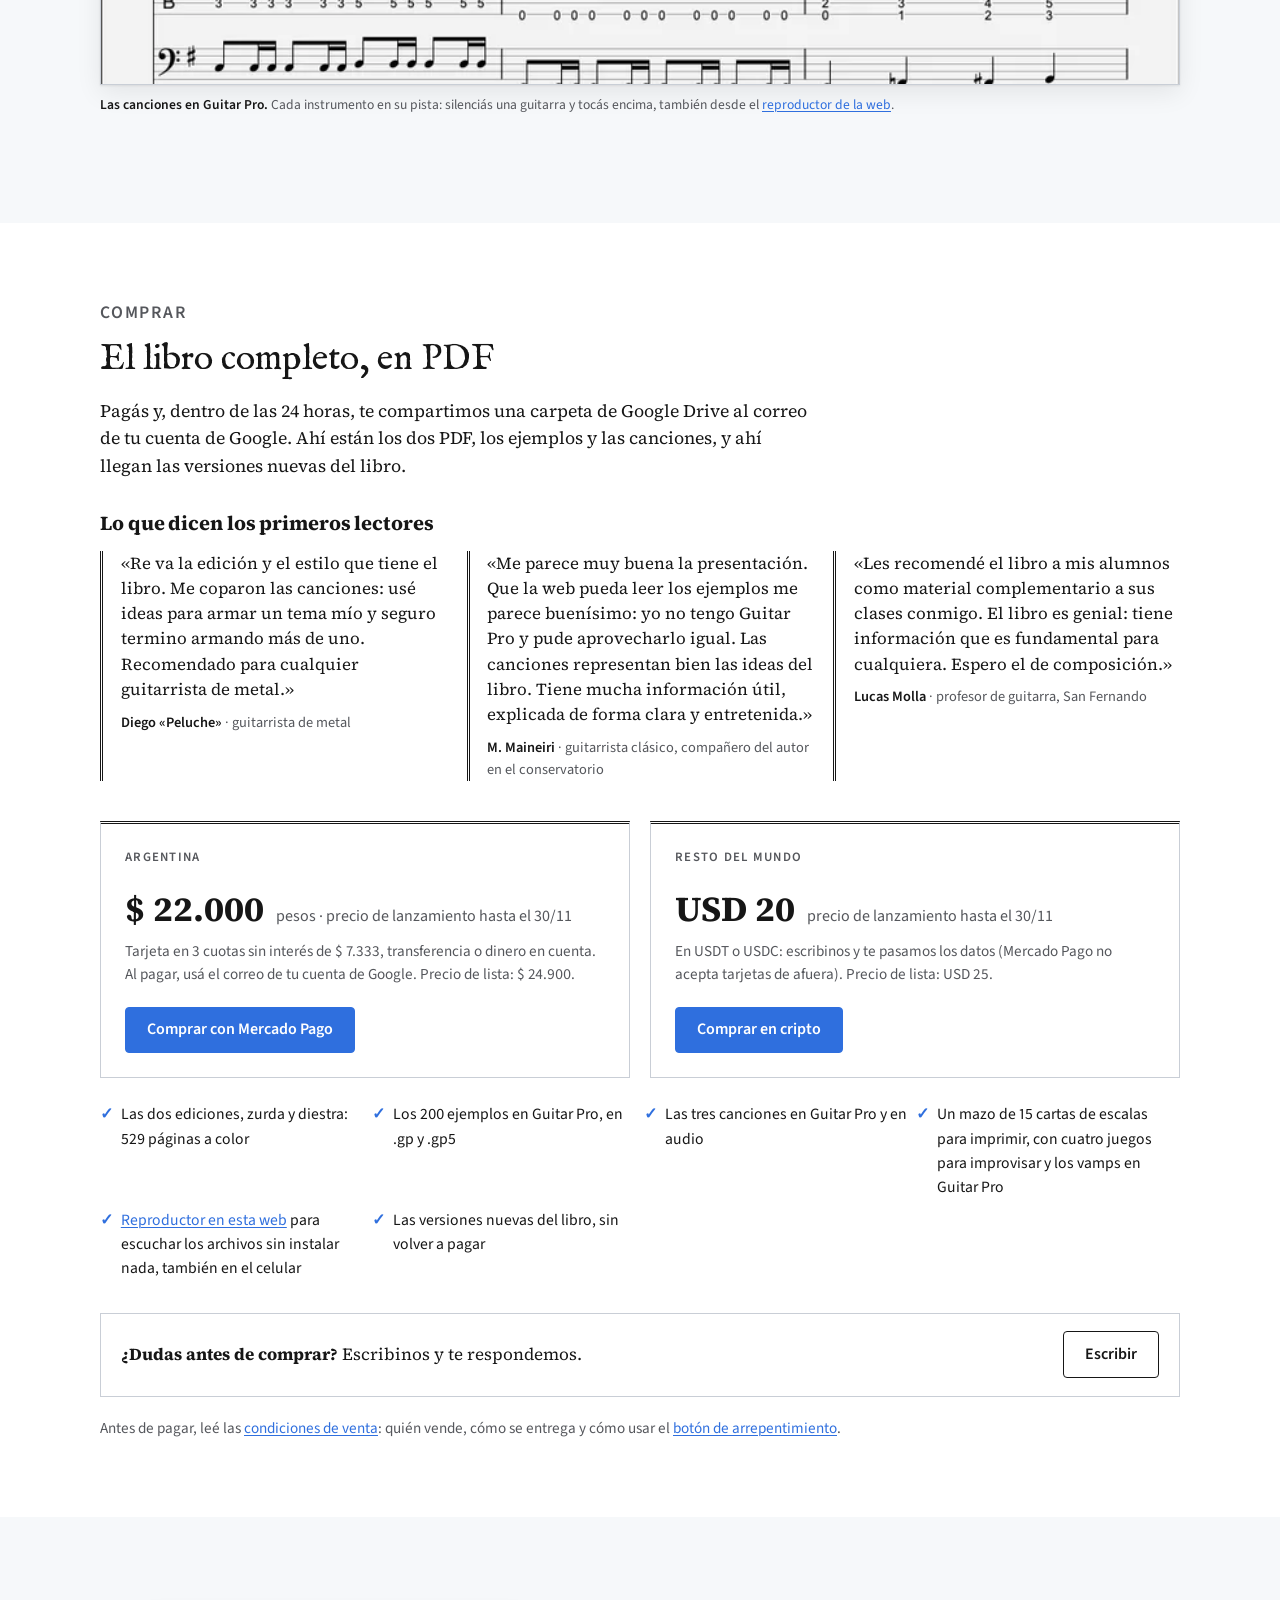
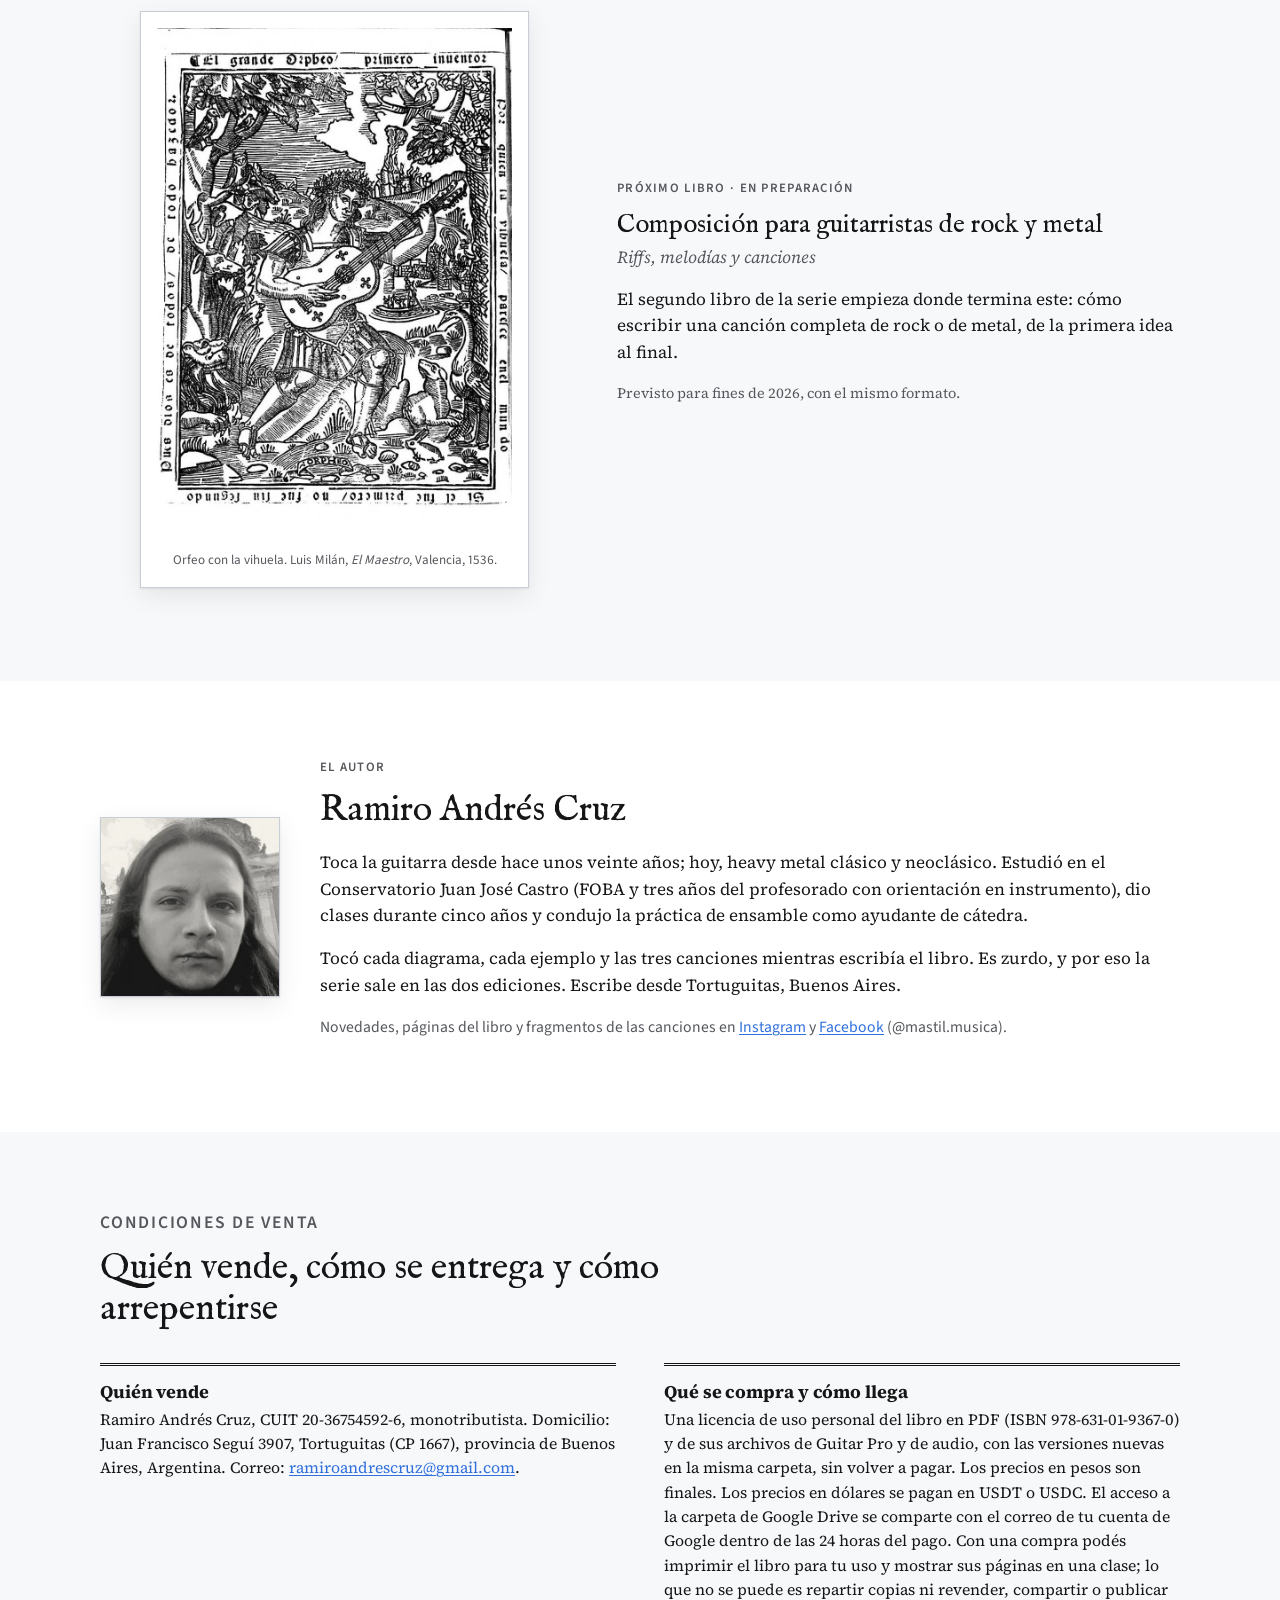
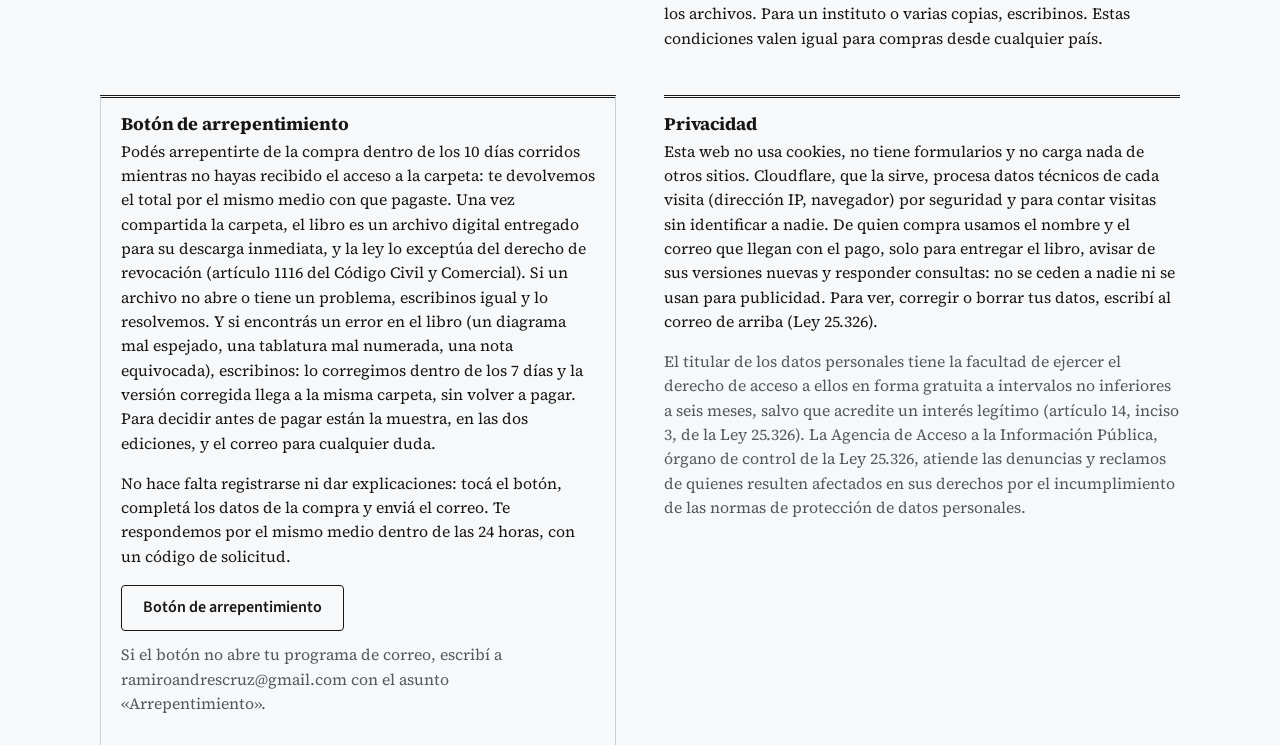
==== commit 40397ab7: "«Lo que dicen los primeros lectores» en Comprar, con tres opiniones; el visor de la galería pasa a v" ====
--- a/index.html
+++ b/index.html
@@ -213,6 +213,23 @@
       <h2>El libro completo, en PDF</h2>
       <p>Pagás y, dentro de las 24 horas, te compartimos una carpeta de Google Drive al correo de tu cuenta de Google. Ahí están los dos PDF, los ejemplos y las canciones, y ahí llegan las versiones nuevas del libro.</p>
     </header>
+    <div class="opiniones">
+      <h3>Lo que dicen los primeros lectores</h3>
+      <div class="opiniones-lista">
+        <figure class="opinion">
+          <blockquote><p>«Re va la edición y el estilo que tiene el libro. Me coparon las canciones: usé ideas para armar un tema mío y seguro termino armando más de uno. Recomendado para cualquier guitarrista de metal.»</p></blockquote>
+          <figcaption><b>Diego «Peluche»</b> · guitarrista de metal</figcaption>
+        </figure>
+        <figure class="opinion">
+          <blockquote><p>«Me parece muy buena la presentación. Que la web pueda leer los ejemplos me parece buenísimo: yo no tengo Guitar Pro y pude aprovecharlo igual. Las canciones representan bien las ideas del libro. Tiene mucha información útil, explicada de forma clara y entretenida.»</p></blockquote>
+          <figcaption><b>M. Maineiri</b> · guitarrista clásico, compañero del autor en el conservatorio</figcaption>
+        </figure>
+        <figure class="opinion">
+          <blockquote><p>«Les recomendé el libro a mis alumnos como material complementario a sus clases conmigo. El libro es genial: tiene información que es fundamental para cualquiera. Espero el de composición.»</p></blockquote>
+          <figcaption><b>Lucas Molla</b> · profesor de guitarra, San Fernando</figcaption>
+        </figure>
+      </div>
+    </div>
     <div class="precios">
       <article class="precio" id="precio-argentina">
         <p class="etiqueta">Argentina</p>
@@ -336,21 +353,7 @@
   </figure>
 </dialog>
 
-<script>
-(() => {
-  const visor = document.getElementById("visor");
-  if (!visor || typeof visor.showModal !== "function") return;
-  const img = document.getElementById("visor-img"), titulo = document.getElementById("visor-titulo");
-  document.querySelectorAll(".galeria a").forEach(a => a.addEventListener("click", e => {
-    e.preventDefault();
-    img.src = a.href; img.alt = a.querySelector("img").alt;
-    titulo.textContent = a.dataset.pagina ? `Página ${a.dataset.pagina} · ${a.dataset.titulo}` : a.dataset.titulo;
-    visor.showModal();
-  }));
-  document.getElementById("visor-cerrar").addEventListener("click", () => visor.close());
-  visor.addEventListener("click", e => { if (e.target === visor) visor.close(); });
-})();
-</script>
+<script src="visor.js"></script>
 <!--/email_off-->
 </body>
 </html>
--- a/styles.css
+++ b/styles.css
@@ -232,6 +232,14 @@
 @media (min-width: 620px) { .galeria { grid-template-columns: repeat(2, 1fr); } }
 
 /* Compra */
+.opiniones { margin-bottom: 2.5rem; }
+.opiniones h3 { margin: 0 0 1rem; }
+.opiniones-lista { display: grid; gap: 1.25rem; grid-template-columns: repeat(auto-fit, minmax(260px, 1fr)); }
+.opinion { margin: 0; padding: 0 0 0 1.1rem; border-left: 3px double var(--tinta); }
+.opinion blockquote { margin: 0; }
+.opinion blockquote p { margin: 0; font-size: 1.05rem; line-height: 1.5; }
+.opinion figcaption { font-family: var(--sans); font-size: .9rem; color: var(--tinta-2); margin-top: .6rem; }
+.opinion figcaption b { color: var(--tinta); font-weight: 600; }
 .precios { display: grid; gap: 1.25rem; grid-template-columns: 1fr; }
 
 @media (min-width: 720px) { .precios { grid-template-columns: 1fr 1fr; } }
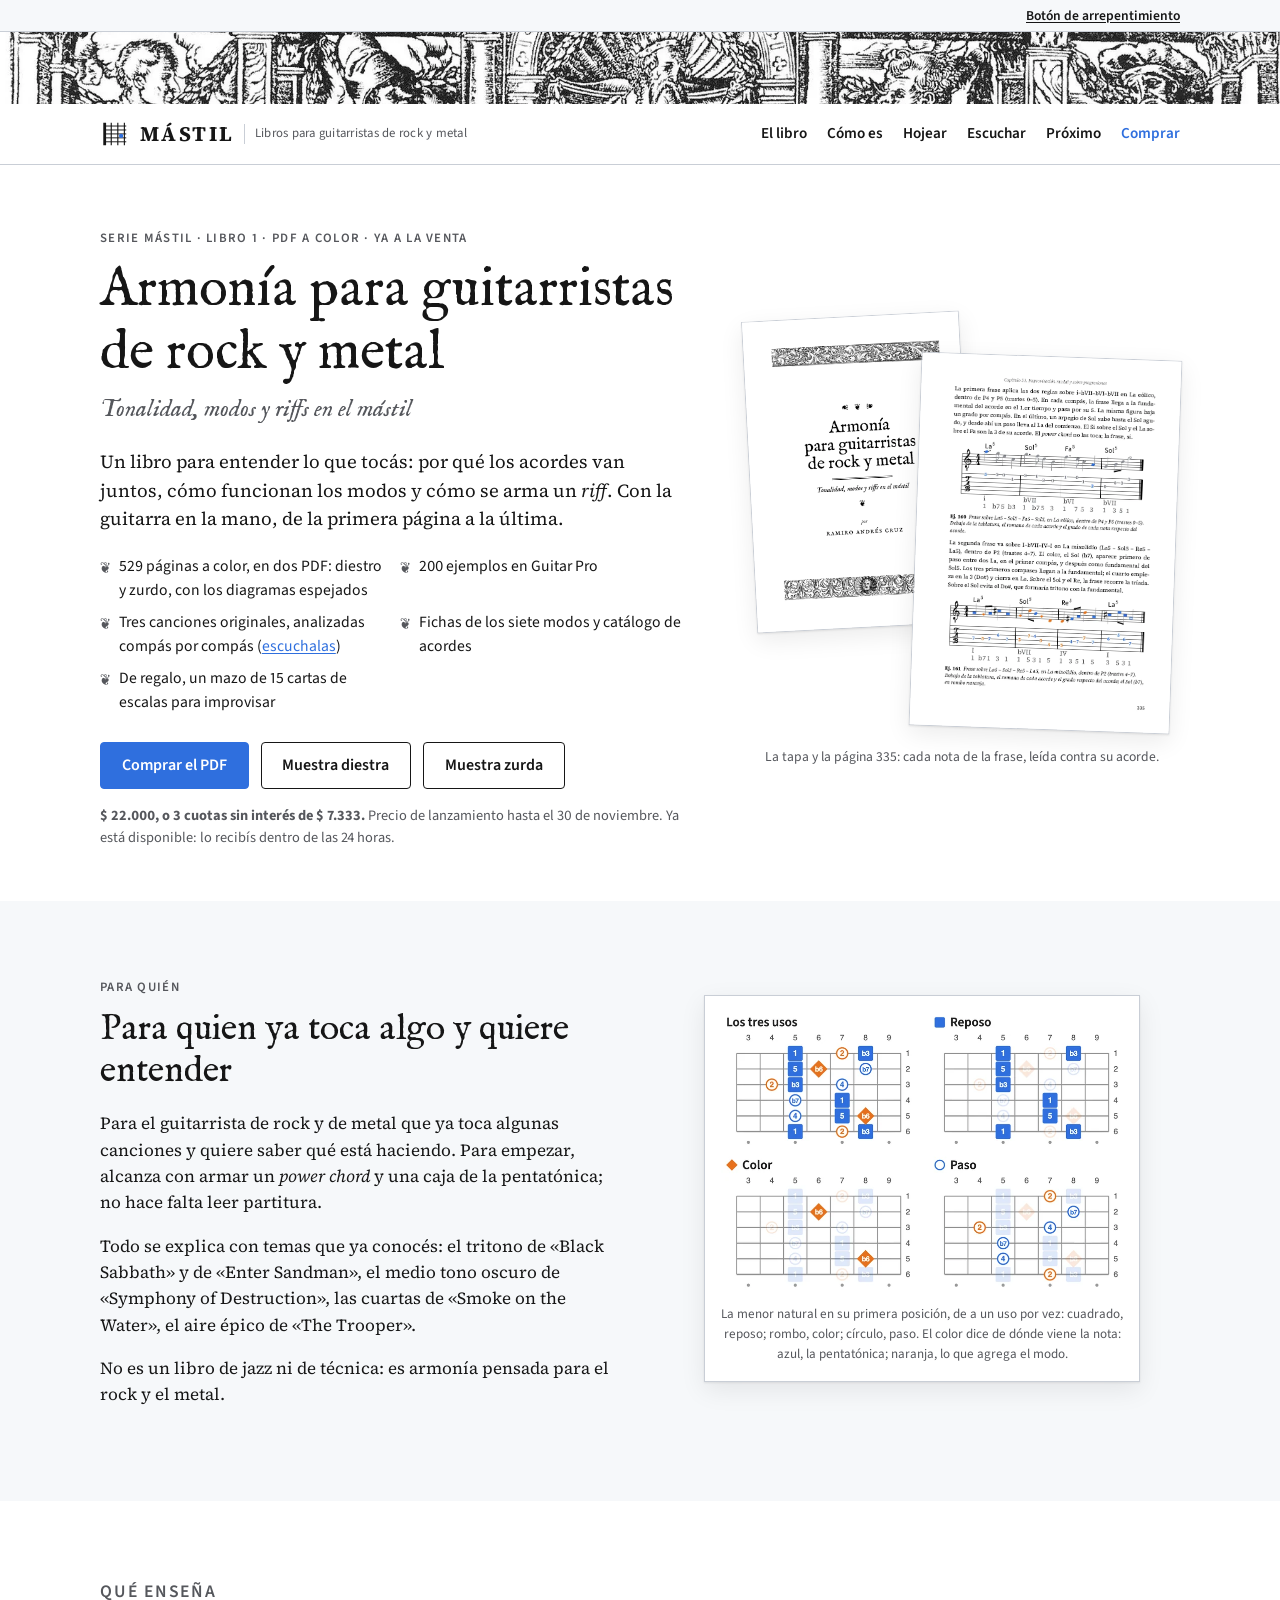
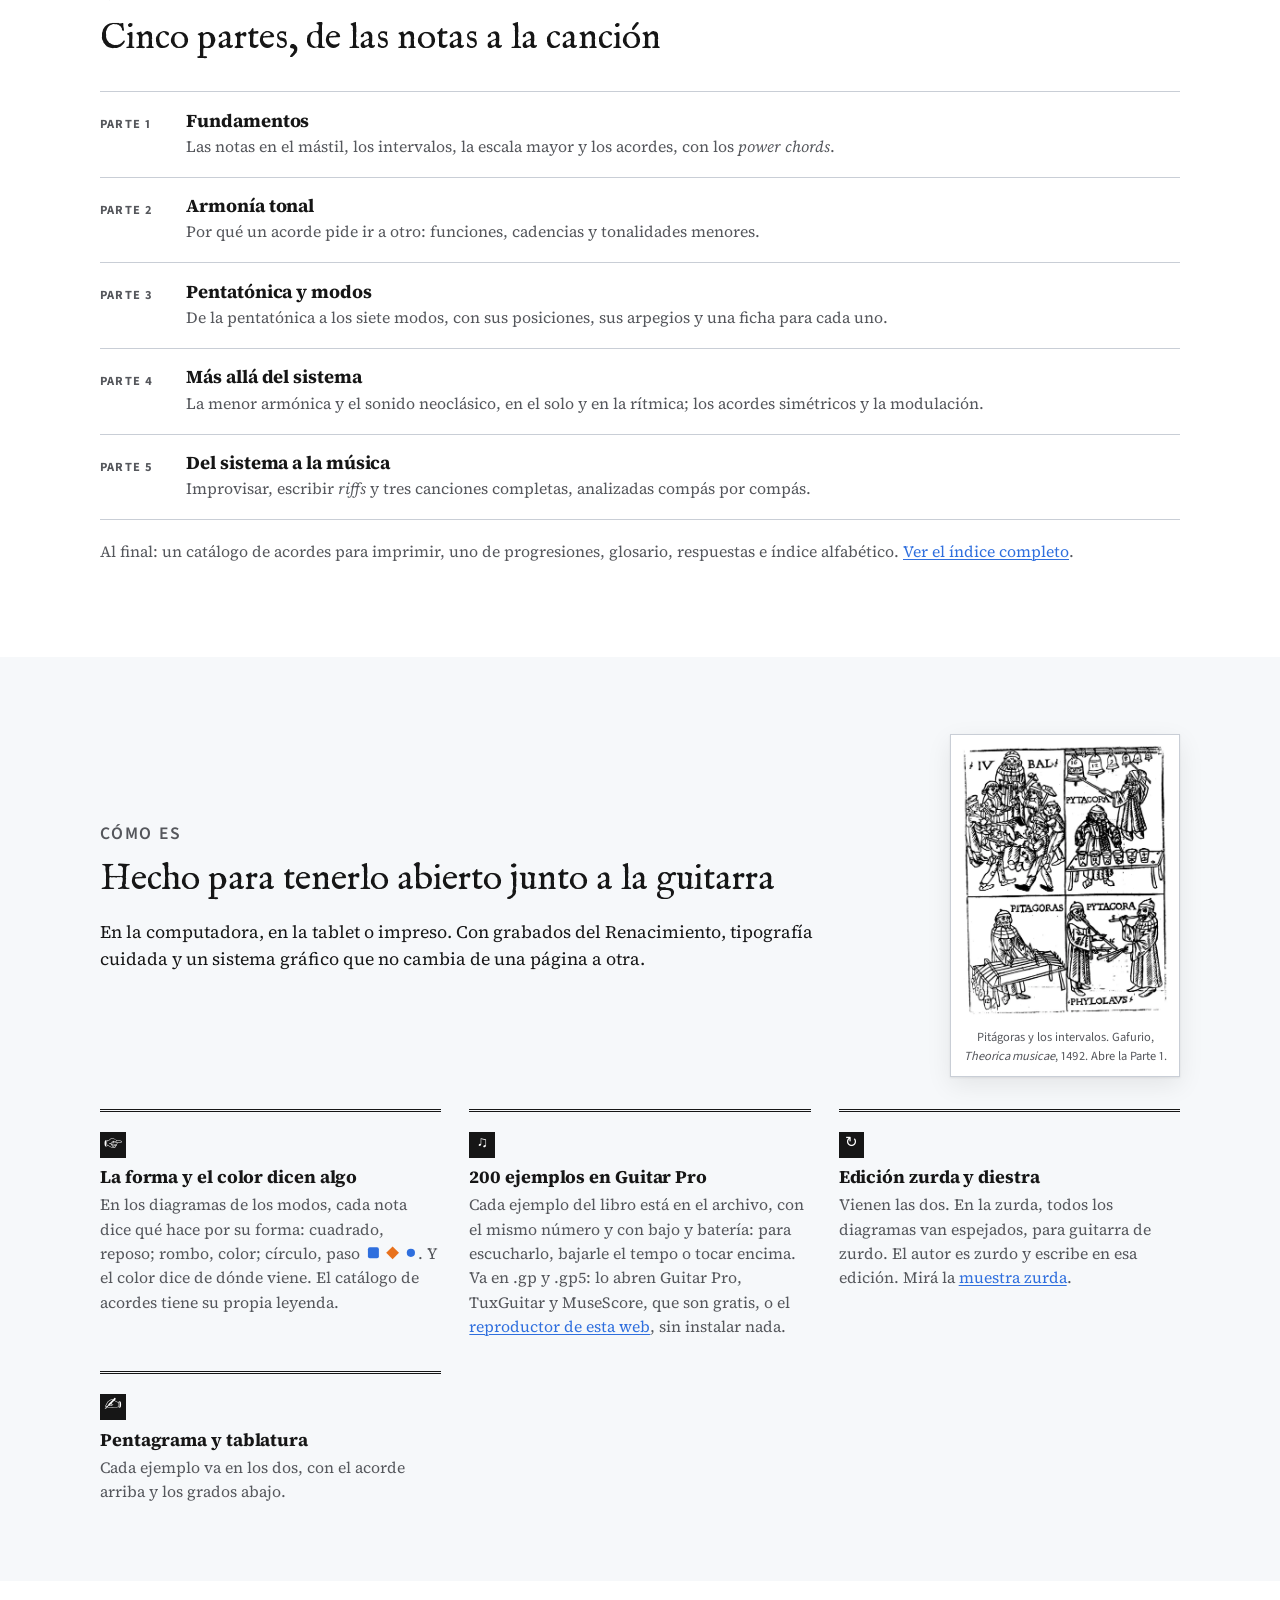
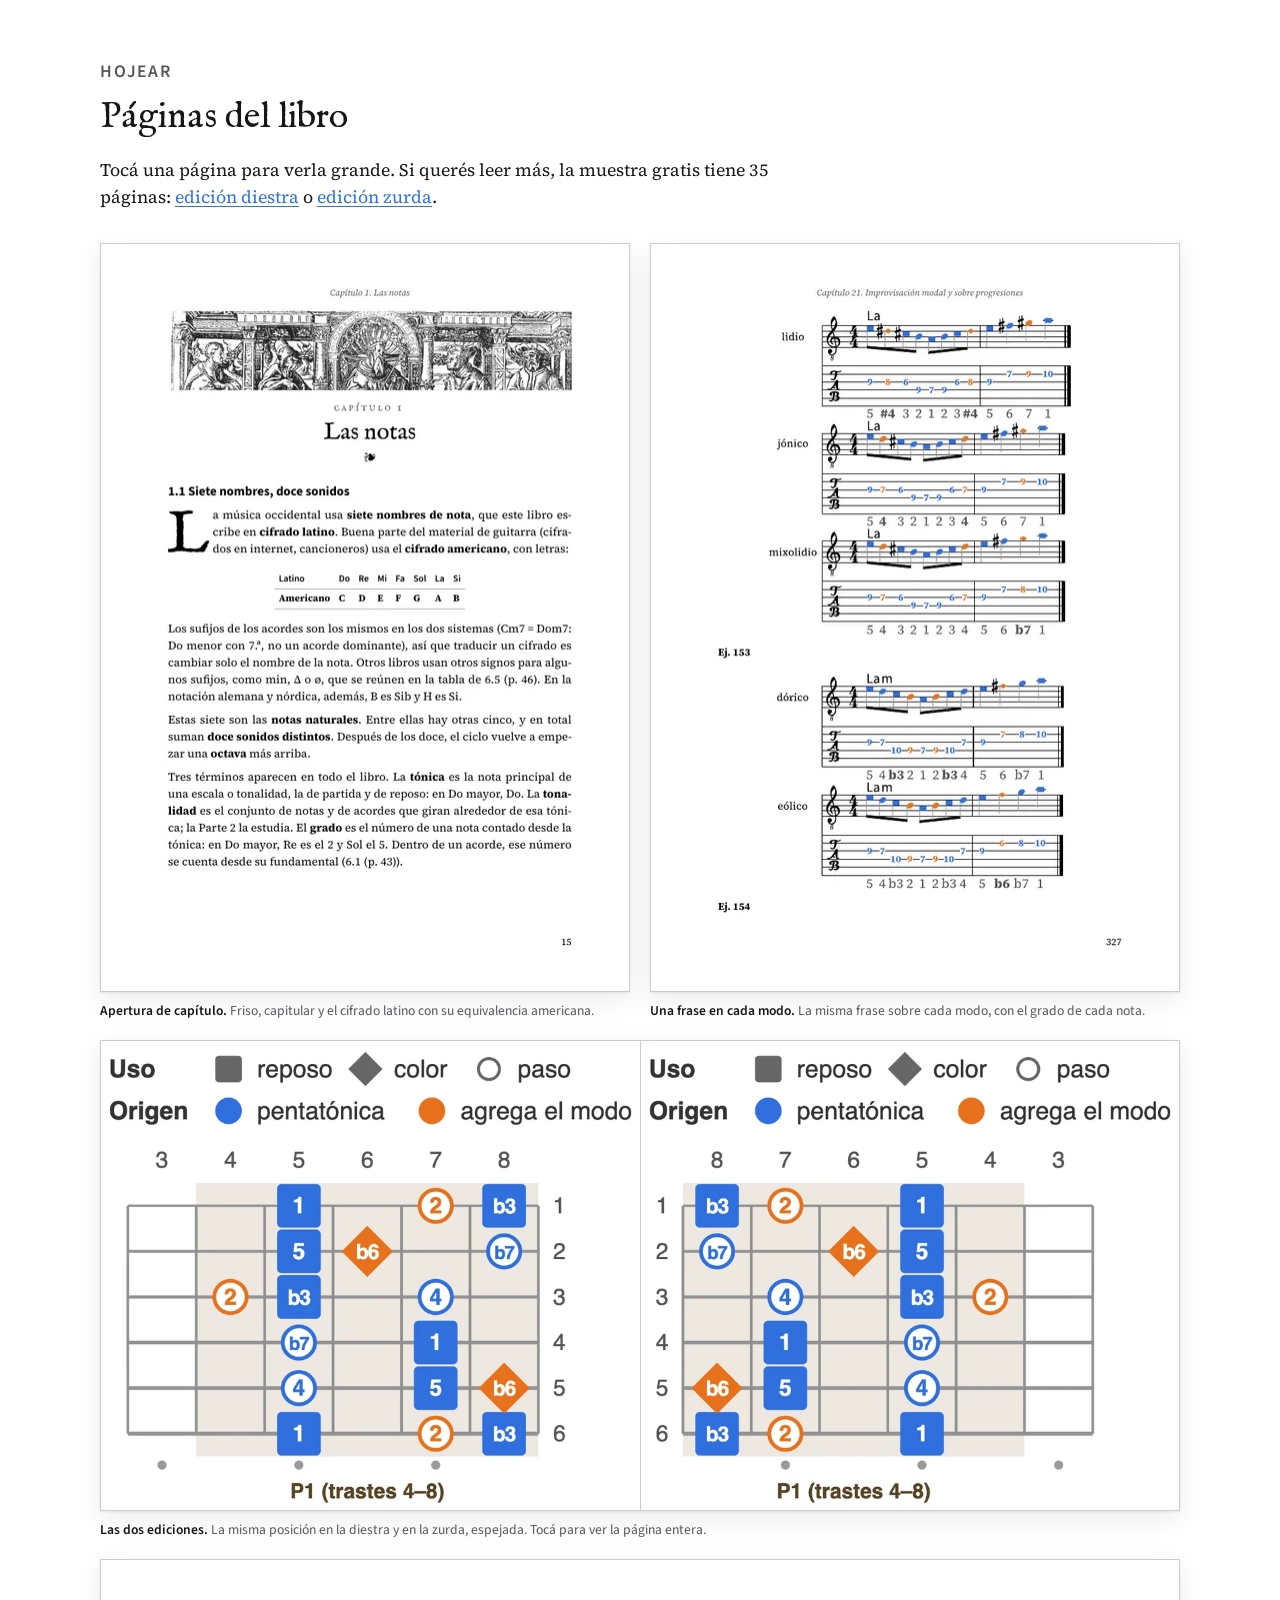
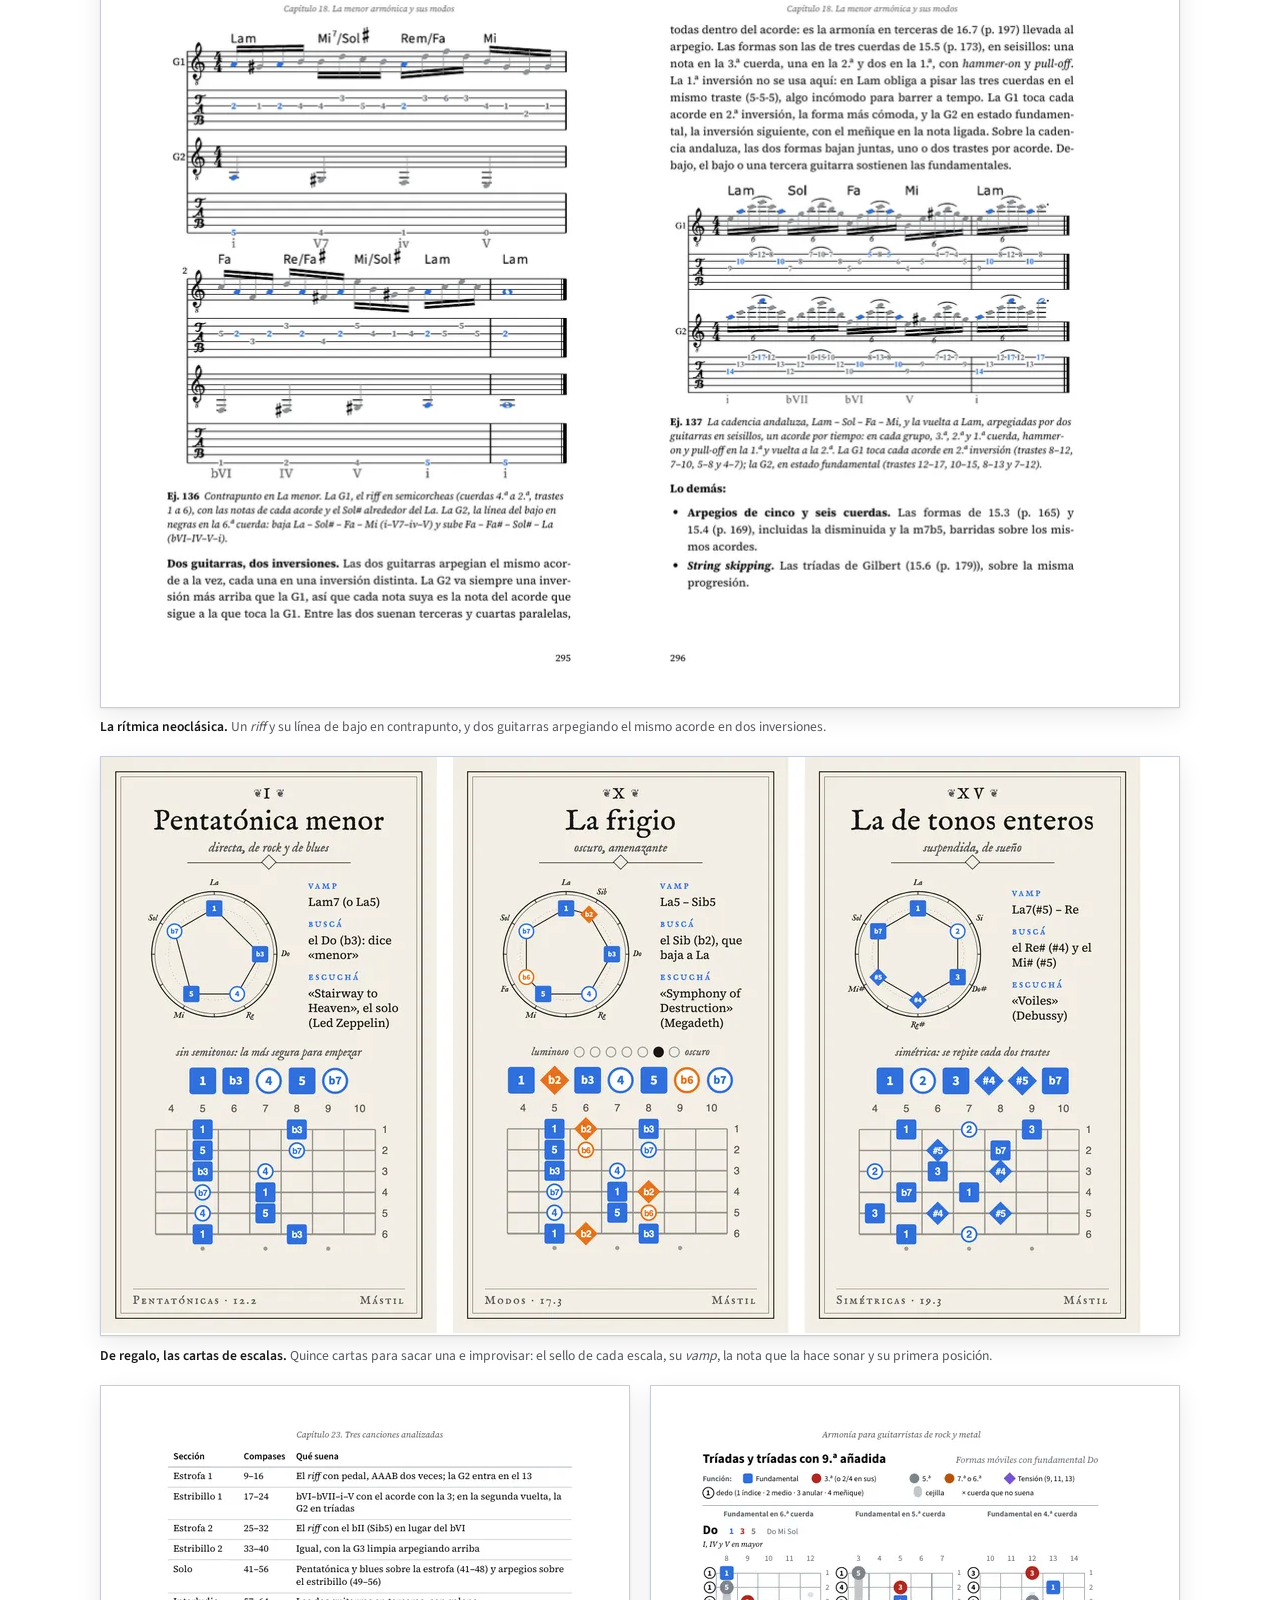
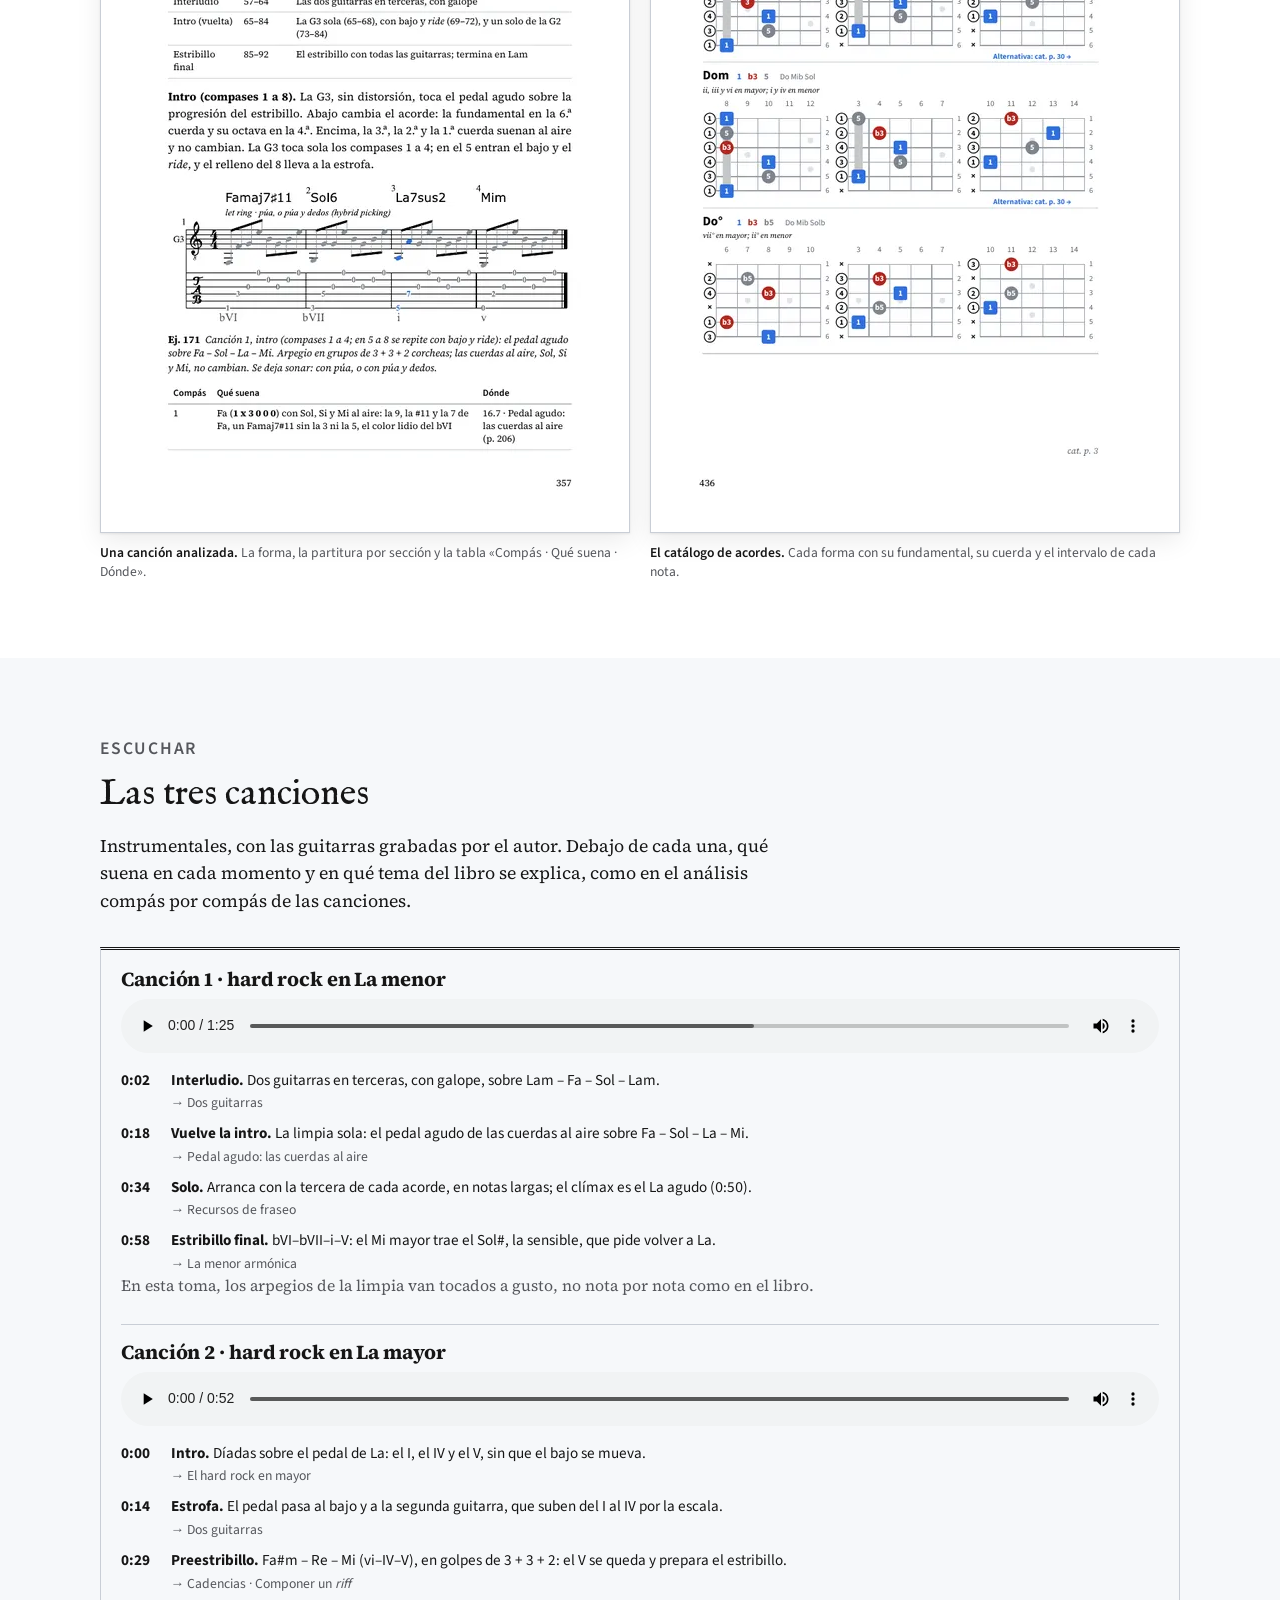
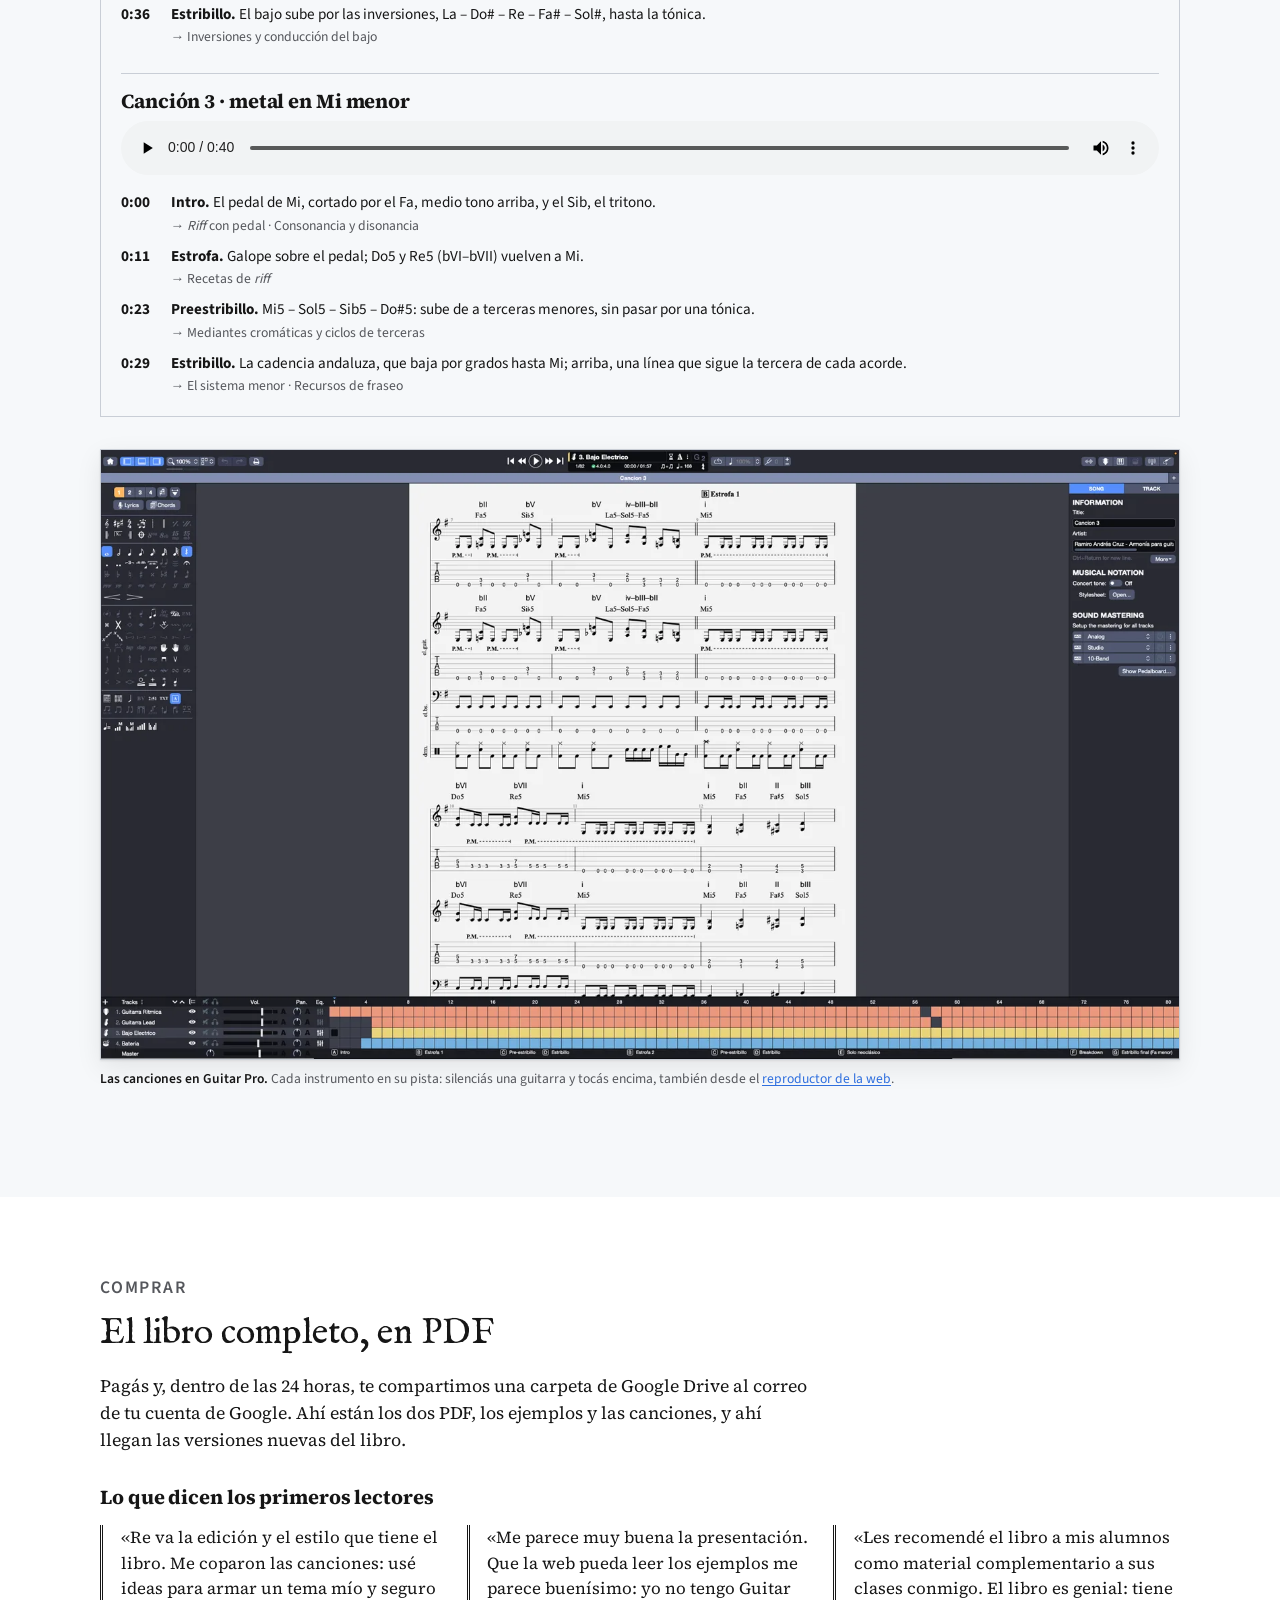
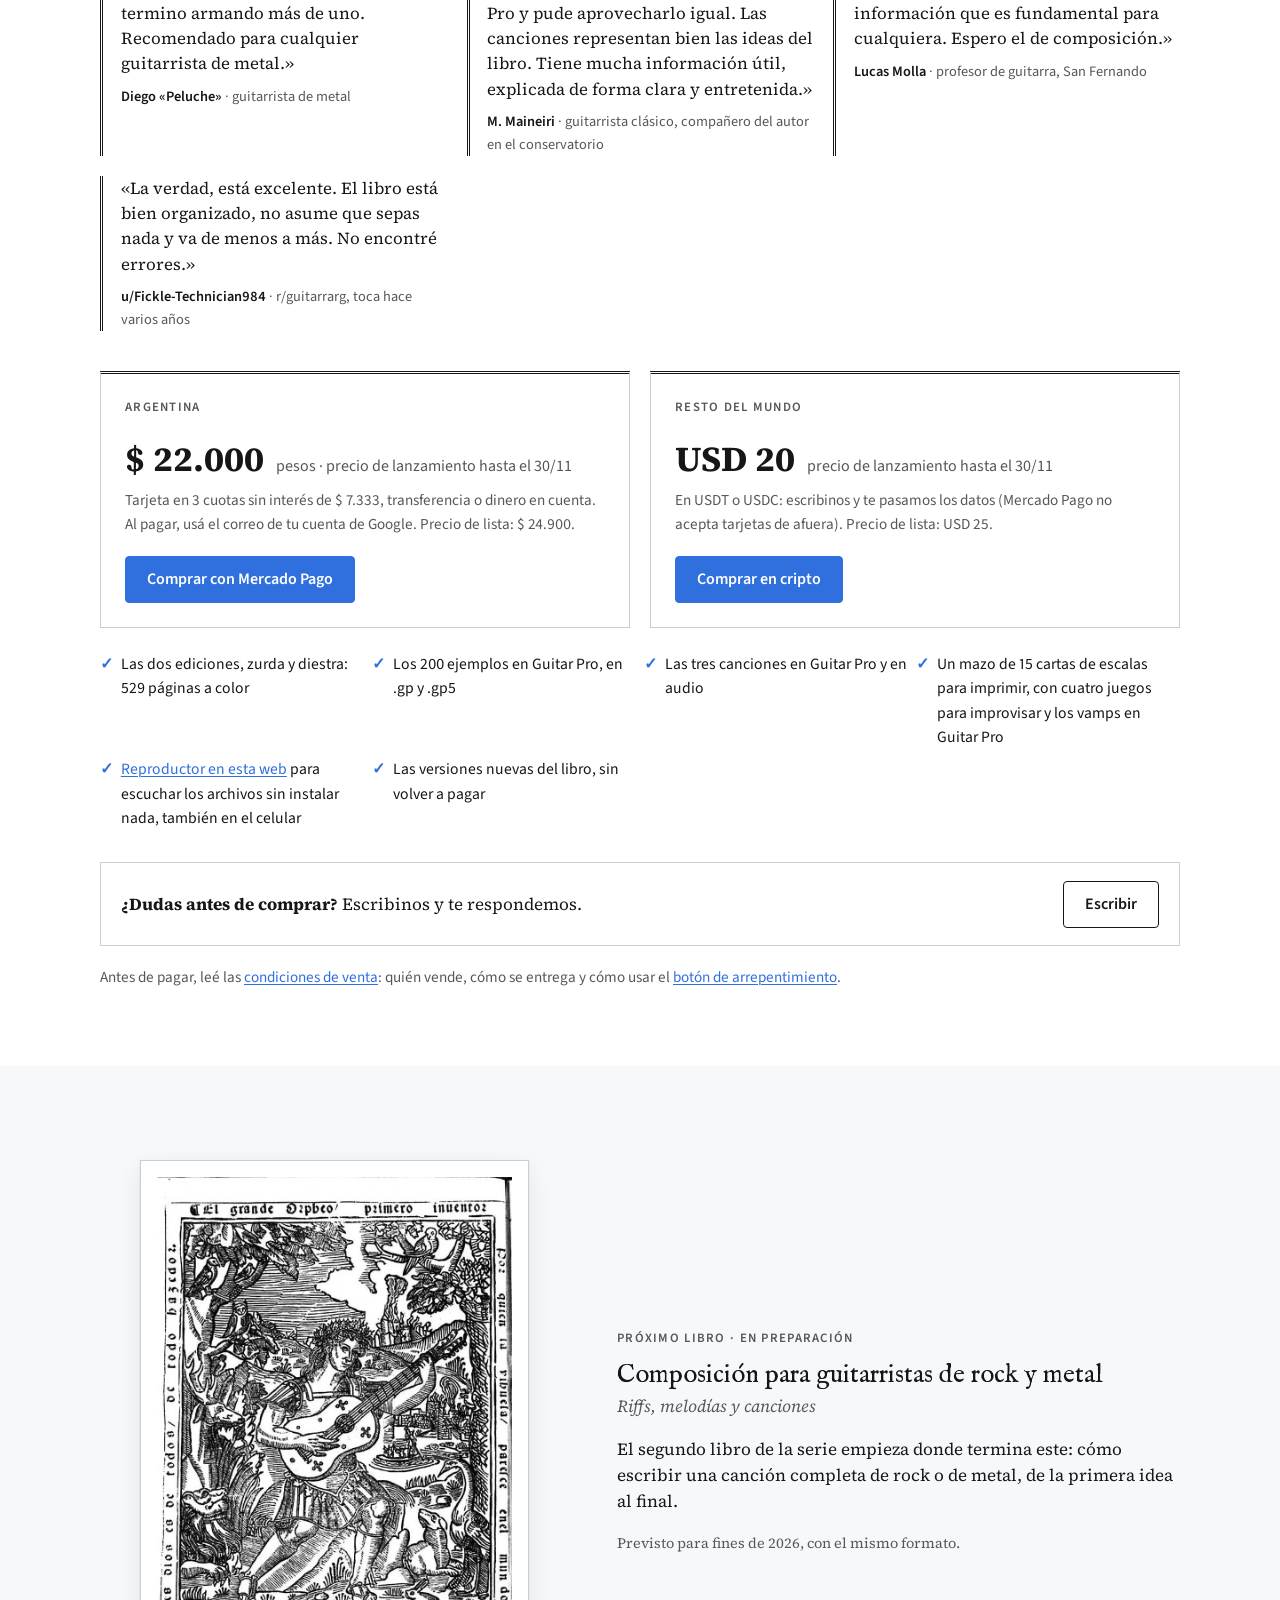
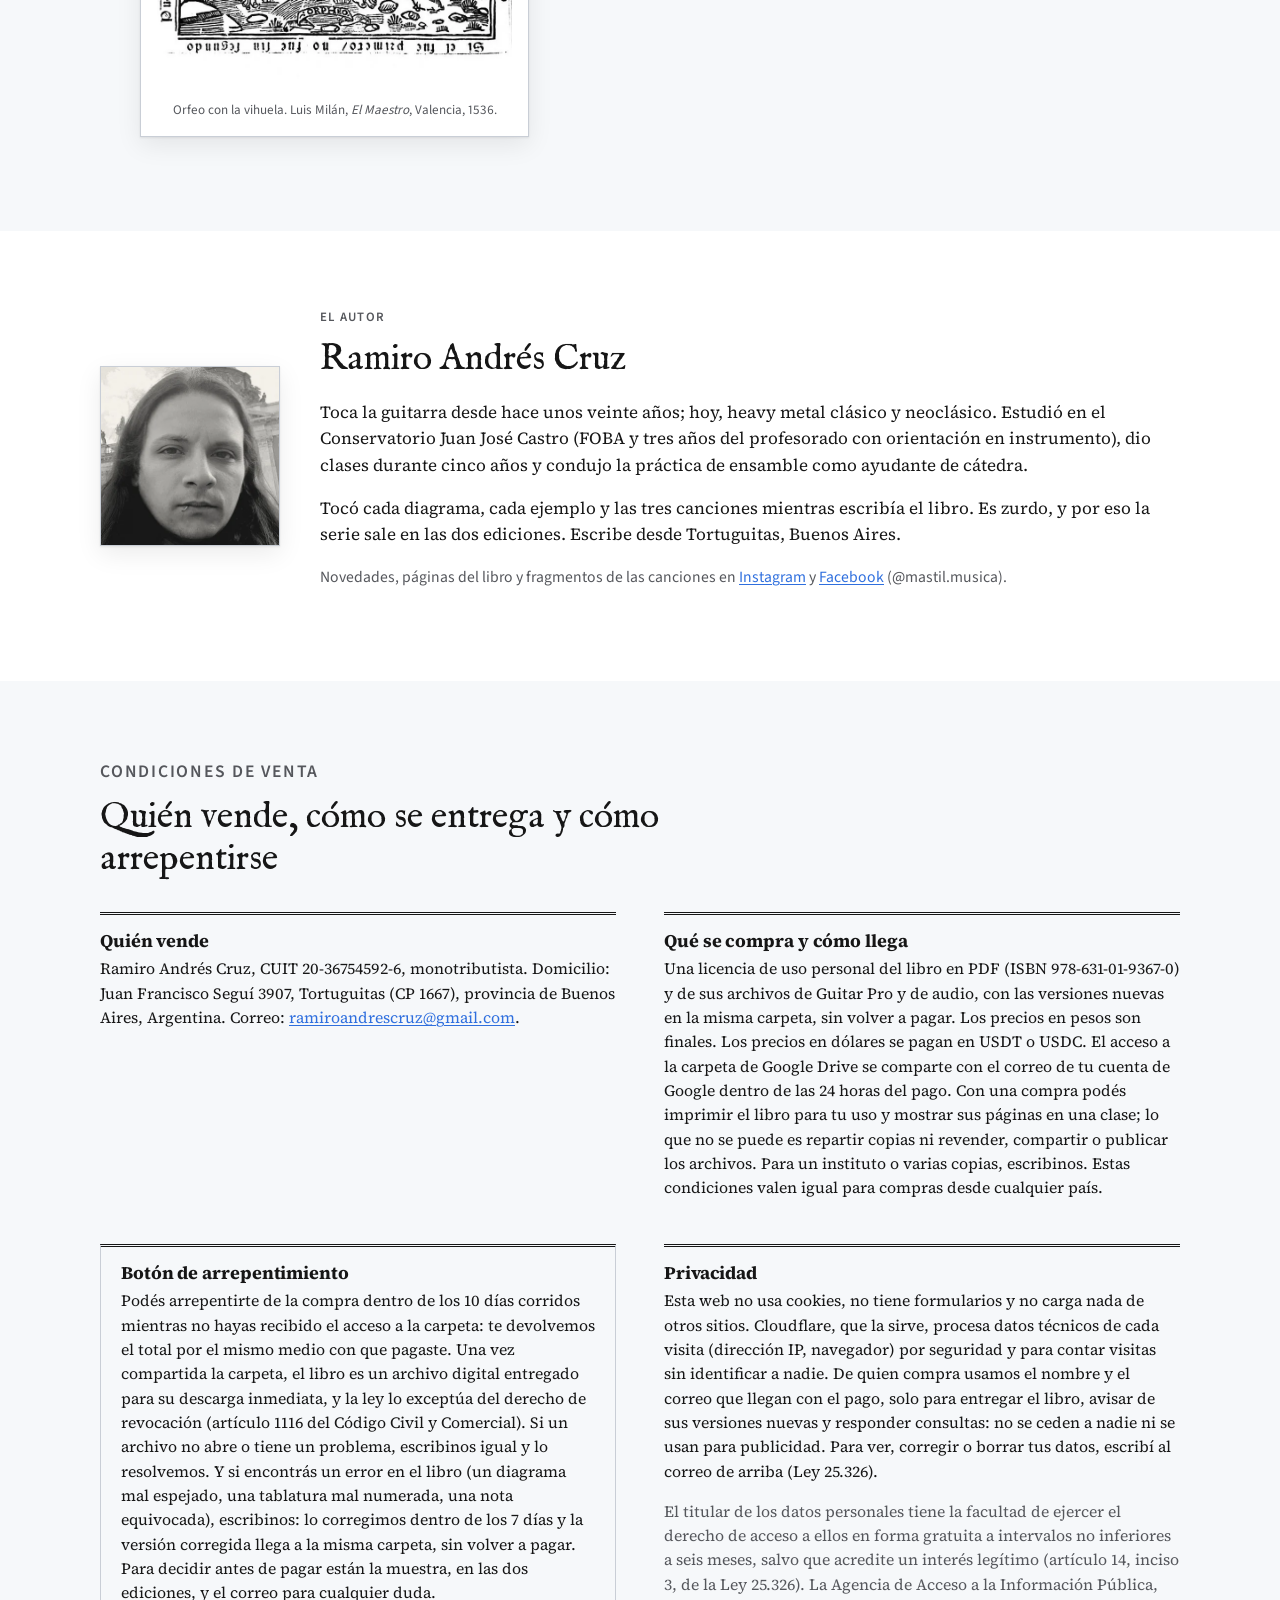
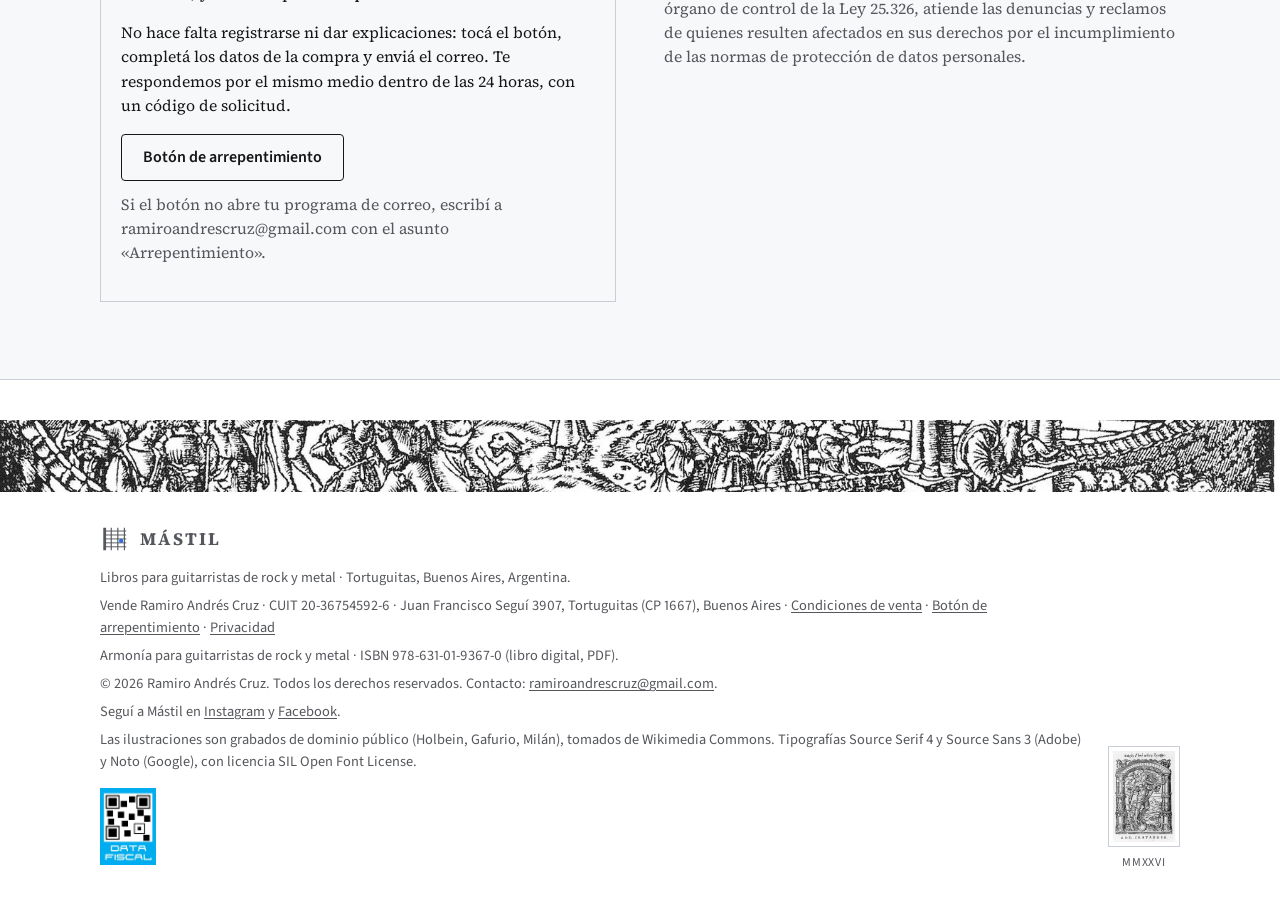
==== commit a3d0044e: "Cuarta opinión en «Lo que dicen los primeros lectores»: un lector del hilo de r/guitarrarg, citado c" ====
--- a/index.html
+++ b/index.html
@@ -228,6 +228,10 @@
           <blockquote><p>«Les recomendé el libro a mis alumnos como material complementario a sus clases conmigo. El libro es genial: tiene información que es fundamental para cualquiera. Espero el de composición.»</p></blockquote>
           <figcaption><b>Lucas Molla</b> · profesor de guitarra, San Fernando</figcaption>
         </figure>
+        <figure class="opinion">
+          <blockquote><p>«La verdad, está excelente. El libro está bien organizado, no asume que sepas nada y va de menos a más. No encontré errores.»</p></blockquote>
+          <figcaption><b>u/Fickle-Technician984</b> · r/guitarrarg, toca hace varios años</figcaption>
+        </figure>
       </div>
     </div>
     <div class="precios">
